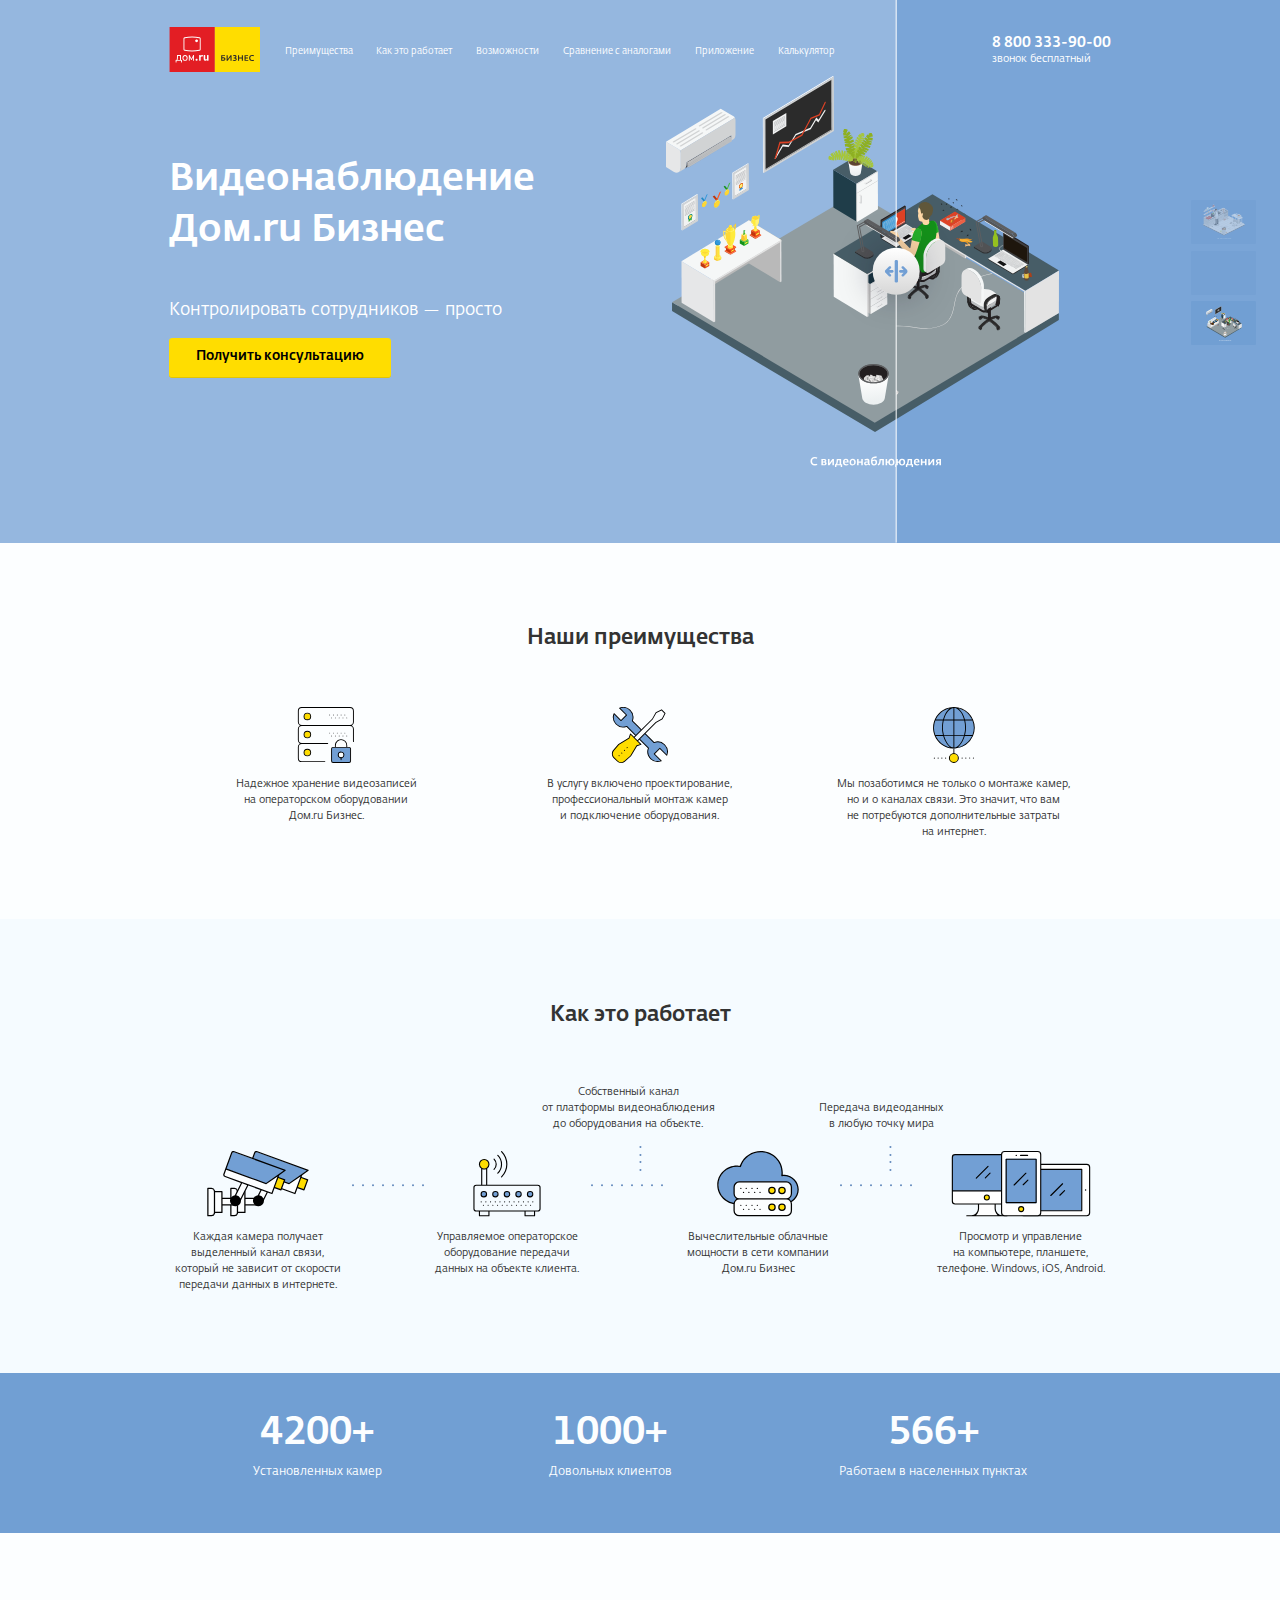
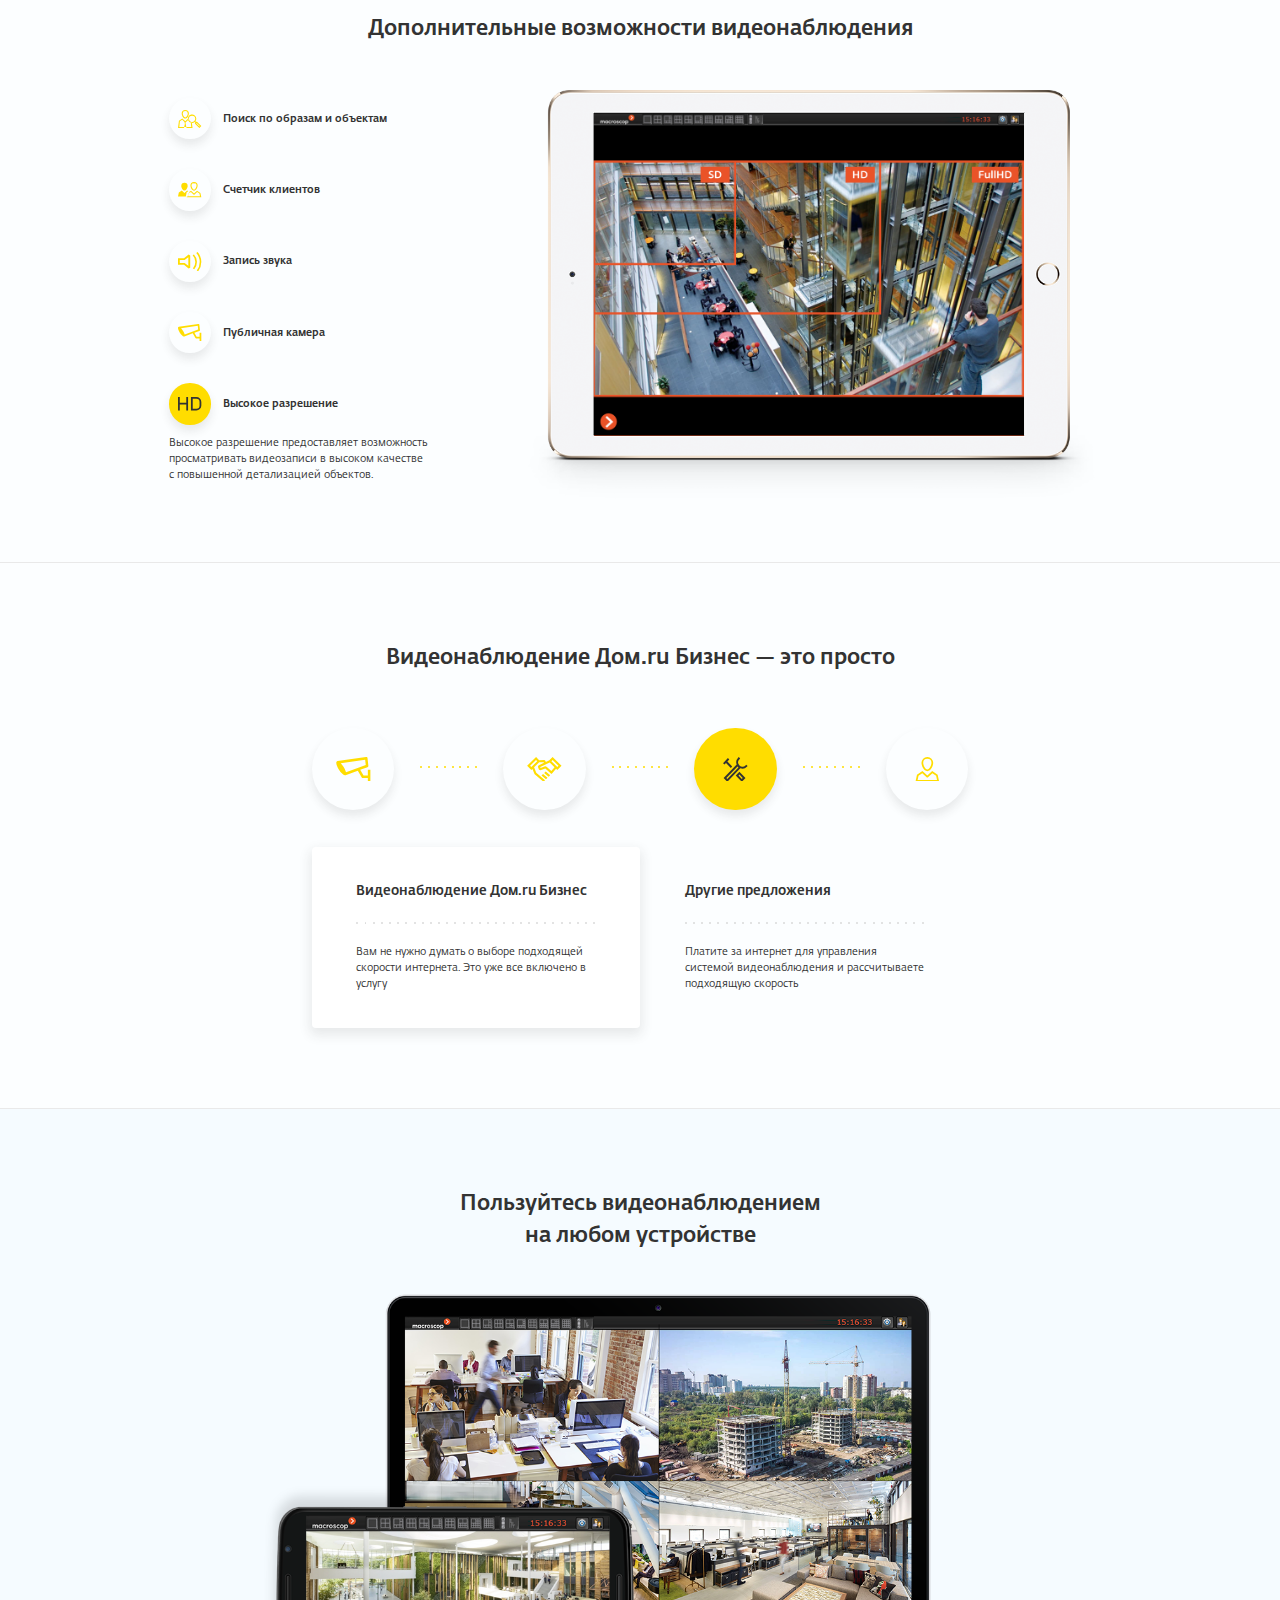
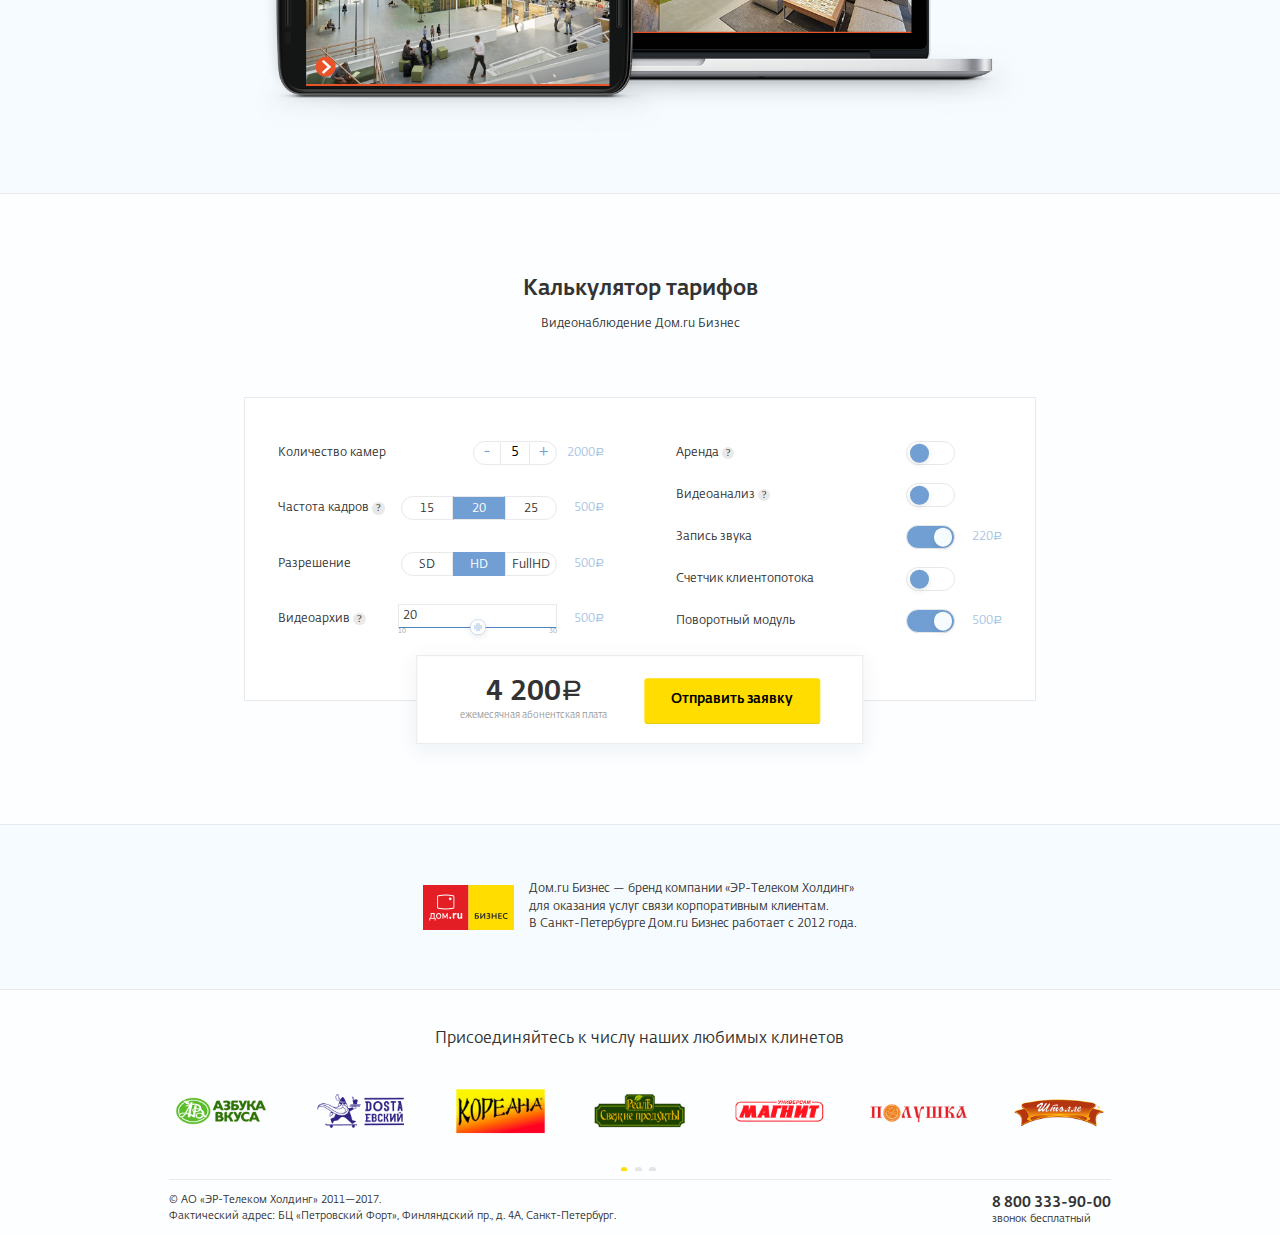
==== index.html @ cd710f84 "all animated" ====
<!DOCTYPE html>
<html>
<head>
	<meta charset="utf-8">
	<title>Видеонаблюдение | Дом.ru Бизнес</title>
	<link rel="icon" type="text/css" href="img/favicon.ico">
	<link rel="stylesheet" type="text/css" href="style.css">
</head>
<body>
	<header class="wrapper">
		<nav>
			<ul>
				<li><a href="#with-out" class="logo"></a></li>
				<li><a href="#advantages">Преимущества</a></li>
				<li><a href="#how-it-works">Как это работает</a></li>
				<li><a href="#opportunities">Возможности</a></li>
				<li><a href="#compare">Сравнение с аналогами</a></li>
				<li><a href="#application">Приложение</a></li>
				<li><a href="#calculator">Калькулятор</a></li>
			</ul>
		</nav>
		<div class="phone-number">
			<span>8 800 333-90-00</span>
			<p>звонок бесплатный</p>
		</div>
	</header>
	<main>
		<section id="with-out">
			<input type="radio" name="location" id="shop" hidden>
			<input type="radio" name="location" id="kitchen" hidden>
			<input type="radio" name="location" id="office" hidden checked>
			<div class="indicators">
				<label for="kitchen"></label>
				<label for="shop"></label>
				<label for="office"></label>
			</div>
	        <div class="with"></div>
	        <div class="without"></div> 
	        <div class="separator">
	        	<object>
	        		<svg xmlns="http://www.w3.org/2000/svg" viewBox="0 0 998.048 998.048" class="blue"><path d="M632.224,539.975c-9.899-9.9-16.1-23.7-16.1-38.9c0-30.4,24.6-55,55-55h139.2l-74.7-74.7c-21.5-21.5-21.5-56.3,0-77.8 s56.3-21.5,77.8,0l168.6,168.6l0.101,0.101c6.399,6.399,11.2,14.399,13.7,23.1c0,0,0,0,0,0.101c3.199,10.8,2.899,22.5-0.601,33.1 c-2.7,8-7.3,15.4-13.2,21.4l-168.8,168.6c-21.5,21.5-56.3,21.5-77.8,0s-21.5-56.3,0-77.8l74.7-74.7H671.023 C655.924,556.074,642.124,549.874,632.224,539.975z"/><path d="M365.624,539.975c9.899-9.9,16.1-23.7,16.1-38.9c0-30.4-24.6-55-55-55h-139.1l74.7-74.7c21.5-21.5,21.5-56.3,0-77.8 s-56.3-21.5-77.8,0l-168.5,168.6l-0.1,0.101c-6.4,6.399-11.2,14.399-13.7,23.1c0,0,0,0,0,0.101c-3.2,10.8-2.9,22.5,0.6,33.1 c2.7,8,7.3,15.4,13.2,21.4l168.6,168.6c21.5,21.5,56.3,21.5,77.8,0s21.5-56.3,0-77.8l-74.8-74.7h139.2 C341.924,556.074,355.724,549.874,365.624,539.975z"/><path d="M568.924,924.774v-851.4c0-38.7-31.3-70-70-70s-70,31.3-70,70v851.3c0,38.7,31.3,70,70,70S568.924,963.374,568.924,924.774 z"/></svg>
	        	</object>
	        </div>
	        <div class="wrapper">
	        	<h1>Видеонаблюдение <br>Дом.ru Бизнес</h1>
	        	<p>Контролировать сотрудников — просто</p>
	        	<button class="yellow modal">Получить консультацию</button>
	        </div>
	    </section>
	    <section id="advantages">
	    	<h2>Наши преимущества</h2>
	    	<div class="wrapper">
	    		<div>
	    			<object class="storage">
	    				<svg xmlns="http://www.w3.org/2000/svg" viewBox="0 0 510.4 510.3"><g class="lock"><path class="blue" d="M465.7,369.5H321a12,12,0,0,0-12,12v111a12,12,0,0,0,12,12H465.7a12,12,0,0,0,12-12h0v-111A12,12,0,0,0,465.7,369.5Zm-72,92.7a26,26,0,1,1,26-26h0a26.08,26.08,0,0,1-26,26Z" transform="translate(0 0)"/><path class="grey" d="M392.8,294.3c-30.8.5-55.2,26.1-55.2,56.9v12.3H320.2A17.2,17.2,0,0,0,303,380.7h0V493.1a17.2,17.2,0,0,0,17.2,17.2h147a17.2,17.2,0,0,0,17.2-17.2h0V380.7a17.2,17.2,0,0,0-17.2-17.2H449.8V350.3a56.16,56.16,0,0,0-56.2-56.1A2.48,2.48,0,0,1,392.8,294.3Zm-46.9,56.1a47.81,47.81,0,1,1,95.6-1.4v14.6H345.9Zm130.1,32V491.5A10.5,10.5,0,0,1,465.5,502H321.8a10.5,10.5,0,0,1-10.5-10.5h0V382.4a10.5,10.5,0,0,1,10.5-10.5H465.5A10.5,10.5,0,0,1,476,382.4Z" transform="translate(0 0)"/><path class="grey" d="M423.8,436.9a30.15,30.15,0,1,0-37.7,29l3.4.9v13.4a4.2,4.2,0,0,0,8.4.4V466.9l3.4-.9A30.39,30.39,0,0,0,423.8,436.9Zm-30.2,21.8a21.8,21.8,0,1,1,21.8-21.8h0A21.72,21.72,0,0,1,393.6,458.7Z" transform="translate(0 0)"/></g><circle class="fd0 light-three" cx="86.4" cy="414.6" r="29.8"/><circle class="fd0 light-two" cx="86.4" cy="250.8" r="29.8"/><circle class="fd0 light-one" cx="86.4" cy="86.4" r="29.8"/><path class="grey" d="M86.4,51.9a34.45,34.45,0,1,0,34.5,34.5A34.42,34.42,0,0,0,86.4,51.9Zm0,60.6a26.1,26.1,0,1,1,26.1-26.1A26.12,26.12,0,0,1,86.4,112.5Z" transform="translate(0 0)"/><circle class="grey" cx="428.3" cy="73.4" r="4.2"/><circle class="grey" cx="393.6" cy="73.4" r="4.2"/><circle class="grey" cx="445.6" cy="99.4" r="4.2"/><circle class="grey" cx="411" cy="99.4" r="4.2"/><circle class="grey" cx="359" cy="73.4" r="4.2"/><circle class="grey" cx="376.3" cy="99.4" r="4.2"/><circle class="grey" cx="324.4" cy="73.4" r="4.2"/><circle class="grey" cx="341.7" cy="99.4" r="4.2"/><circle class="grey" cx="289.8" cy="73.4" r="4.2"/><circle class="grey" cx="307.1" cy="99.4" r="4.2"/><path class="grey" d="M502,199.8V315.7a4.23,4.23,0,0,0,4.2,4.2h0a4.23,4.23,0,0,0,4.2-4.2h0V199.8a35.06,35.06,0,0,0-13.7-27.7l-4.5-3.5,4.5-3.5a35.2,35.2,0,0,0,13.7-27.7V35.4A35.47,35.47,0,0,0,475,0H35.4A35.34,35.34,0,0,0,0,35.4v102a35.06,35.06,0,0,0,13.7,27.7l4.5,3.5-4.5,3.5A35.2,35.2,0,0,0,0,199.8v102a35.06,35.06,0,0,0,13.7,27.7l4.5,3.5-4.5,3.5A35.25,35.25,0,0,0,0,364.3v102a35.4,35.4,0,0,0,35.4,35.4H246.5a4.23,4.23,0,0,0,4.2-4.2h0a4.23,4.23,0,0,0-4.2-4.2H35.4A27.06,27.06,0,0,1,8.3,466.2v-102a27.06,27.06,0,0,1,27.1-27.1H272.5a4.23,4.23,0,0,0,4.2-4.2h0a4.23,4.23,0,0,0-4.2-4.2H35.4A27.12,27.12,0,0,1,8.3,301.6v-102a27.06,27.06,0,0,1,27.1-27.1H474.9A27.49,27.49,0,0,1,502,199.8ZM8.3,137.4V35.4A27.12,27.12,0,0,1,35.4,8.3H474.9A27.12,27.12,0,0,1,502,35.4v102a27.12,27.12,0,0,1-27.1,27.1H35.4A27.19,27.19,0,0,1,8.3,137.4Z" transform="translate(0 0)"/><path class="grey" d="M86.4,216.4a34.4,34.4,0,1,0,34.5,34.4h0A34.55,34.55,0,0,0,86.4,216.4Zm0,60.6a26.1,26.1,0,1,1,26.1-26.1A26.12,26.12,0,0,1,86.4,277Z" transform="translate(0 0)"/><circle class="grey" cx="428.3" cy="237.9" r="4.2"/><circle class="grey" cx="393.6" cy="237.9" r="4.2"/><circle class="grey" cx="445.6" cy="263.8" r="4.2"/><circle class="grey" cx="411" cy="263.8" r="4.2"/><circle class="grey" cx="359" cy="237.9" r="4.2"/><circle class="grey" cx="376.3" cy="263.8" r="4.2"/><circle class="grey" cx="324.4" cy="237.9" r="4.2"/><circle class="grey" cx="341.7" cy="263.8" r="4.2"/><circle class="grey" cx="289.8" cy="237.9" r="4.2"/><circle class="grey" cx="307.1" cy="263.8" r="4.2"/><path class="grey" d="M86.4,380.8a34.45,34.45,0,1,0,34.5,34.5A34.42,34.42,0,0,0,86.4,380.8Zm0,60.6a26.1,26.1,0,1,1,26.1-26.1,26.12,26.12,0,0,1-26.1,26.1Z" transform="translate(0 0)"/></svg>
	    			</object>
	    			<p>Надежное хранение видеозаписей <br>на операторском оборудовании <br>Дом.ru Бизнес.</p>
	    		</div>
	    		<div>
	    			<object class="tools">
	    				<svg xmlns="http://www.w3.org/2000/svg" viewBox="0 0 504.31 504.29"><g class="wrench"><path class="blue" d="M492.17,432.92c11.84-30.39,7-64.54-13-89-23.55-28.8-64.3-39.52-101-26l-72.38-71.49c-35.43-35.58-99.42-99.7-122.12-122.54a87.67,87.67,0,0,0-17.5-92.5c-24.53-25.87-63-34.08-96.5-20.5l60.5,61.5-48,48.5-63-61c-11.84,30.39-7,64.54,13,89,23.55,28.8,64.3,39.52,101,26,23.93,23.63,93.75,93.16,127.62,126.73l66.88,67.29a87.67,87.67,0,0,0,17.5,92.5c24.53,25.87,63,34.08,96.5,20.5l-60.5-61.5,48-48.5Z" transform="translate(0 -0.01)"/><path class="grey" d="M477.23,337.2a92,92,0,0,0-93.87-22.58l-2.76.89L262.42,197.33h0l-1-1L237.19,172.1h0L188.8,123.71l.9-2.76A92.46,92.46,0,0,0,68,6.38a4.1,4.1,0,0,0-1.4,6.71l59.53,59.53L82,116.79,22.42,57.26a4.1,4.1,0,0,0-6.71,1.4,92.45,92.45,0,0,0,114.57,121.7l2.76-.89,47.21,47.21h0l144.6,144.6L324,374A92.45,92.45,0,0,0,445.65,488.6a4.1,4.1,0,0,0,1.4-6.71l-59.53-59.53,44.17-44.17,59.53,59.53a4.1,4.1,0,0,0,6.71-1.4A92.45,92.45,0,0,0,477.23,337.2ZM494.51,419l-1.73,8.69L434.59,369.5a4.11,4.11,0,0,0-5.8,0l-50,50a4.1,4.1,0,0,0,0,5.8h0L437,483.45l-8.69,1.73A84.27,84.27,0,0,1,333.44,371.8a4.1,4.1,0,0,0-.92-4.39L208.09,242.93h0l-71.16-71.16a4.11,4.11,0,0,0-4.4-.92A84.26,84.26,0,0,1,19.14,76l1.73-8.69.33.33L79.06,125.5a4.11,4.11,0,0,0,5.79,0l50-50a4.1,4.1,0,0,0,0-5.8h0L76.63,11.54l8.69-1.73a84.26,84.26,0,0,1,94.87,113.4,4.1,4.1,0,0,0,.92,4.39l50.29,50.29h0L376.71,323.21a4.09,4.09,0,0,0,4.39.92A84.26,84.26,0,0,1,494.51,419Z" transform="translate(0 -0.01)"/></g>
	    				<g class="screwdriver"><path class="fcfeff" d="M199.72,272.34,367.06,105l31.67-56.33,49-23.33,30.67,32-24.33,50L397.72,138l-166,165.67Z" transform="translate(0 -0.01)"/><path class="fd0" d="M168.22,244l-11.5,36-94.5,55L9.72,396.5a60.54,60.54,0,0,0,0,51l45,45a48.07,48.07,0,0,0,56-1l59.5-52,54-90.5,36-13Z" transform="translate(0 -0.01)"/><path class="grey" d="M481.72,53.86,450.49,22.64a4.09,4.09,0,0,0-4.73-.77l-50,25A4.09,4.09,0,0,0,394,48.54l-31.43,56.19L198.85,268.48l-28.33-28.33a4.07,4.07,0,0,0-2.89-1.2,4.19,4.19,0,0,0-1,.11,4.06,4.06,0,0,0-2.94,2.69l-12,36h-.08l-91.9,55.49a4.11,4.11,0,0,0-1,.83l-46.49,54c-17.26,20-16.1,51.47,2.59,70.15l31.29,31.3A52.45,52.45,0,0,0,116.31,492l55-47.67a4.05,4.05,0,0,0,.82-1l54.44-90.68,36-12a4.1,4.1,0,0,0,1.6-6.79l-28.3-28.36L399.7,141.69l56.14-31.39a4.11,4.11,0,0,0,1.67-1.75l25-50A4.09,4.09,0,0,0,481.72,53.86Zm-228,281.07-31.18,10.39a4.11,4.11,0,0,0-2.22,1.78l-54.88,91.42h0L111,485.74a44,44,0,0,1-59-2L20.6,452.46c-15.72-15.72-16.69-42.19-2.18-59L64.58,340l92.68-56a4.1,4.1,0,0,0,1.77-2.21l10.39-31.18Zm220-277.21-23,46h-.07l-55.49,31a4.08,4.08,0,0,0-.9.68L230.06,299.6l-25.43-25.43L368.83,110a4.07,4.07,0,0,0,.68-.9l31.07-55.56,46.19-23.1.13.13,26.92,26.92Z" transform="translate(0 -0.01)"/><path class="grey" d="M134.3,362.3h0a5.64,5.64,0,0,0-1.46,3.55,4.73,4.73,0,1,0,1.48-3.57Z" transform="translate(0 -0.01)"/><path class="grey" d="M110.06,386.71a5,5,0,0,0,0,7,4.92,4.92,0,0,0,7-6.91h0a4.94,4.94,0,0,0-7-.1Z" transform="translate(0 -0.01)"/><path class="grey" d="M85.75,411a4.95,4.95,0,1,0,7,0A4.95,4.95,0,0,0,85.75,411Z" transform="translate(0 -0.01)"/><path class="grey" d="M61.49,435.11h0a4.94,4.94,0,0,0,0,7h0a4.92,4.92,0,1,0,0-7Z" transform="translate(0 -0.01)"/></g></svg>
	    			</object>
	    			<p>В услугу включено проектирование, <br>профессиональный монтаж камер <br>и подключение оборудования.</p>
	    		</div>
	    		<div>
	    			<object class="globe">
	    				<svg xmlns="http://www.w3.org/2000/svg" viewBox="0 0 378.96 510.14">
	    					<g class="label">
	    						<circle class="fd0" cx="187.48" cy="465.3" r="41"/>
	    						<path class="grey" d="M198.7,421.65l-5.15-1.1V378h-8.33v42.54l-5.15,1.1a44.76,44.76,0,1,0,18.64,0Zm-9.2,80.16a36.43,36.43,0,1,1,36.43-36.43A36.47,36.47,0,0,1,189.5,501.8Z"/>
	    					</g>
	    					<g class="planet">
	    						<circle class="blue" cx="189.48" cy="190.63" r="185.33"/>
	    						<path class="grey" d="M364.51,117A189.4,189.4,0,0,0,117,14.41c-96.49,40-142.53,151-102.64,247.49,28.19,68,91.3,112.7,164.69,116.71l6.16.34h0a61.24,61.24,0,0,0,8.33,0h0l6.17-.33A189.67,189.67,0,0,0,364.39,261.89h0A188,188,0,0,0,364.51,117Zm-335.17-12a180.51,180.51,0,0,1,90.75-83c2.26-1,4.46-1.79,6.13-2.37l23.88-8.43L133.23,30.2a158.91,158.91,0,0,0-20.84,29.87,236.43,236.43,0,0,0-20.23,49.84l-1.35,4.72H24.35Zm-10,146.75A181.19,181.19,0,0,1,19.49,127l1.57-4.26H88.6L87,130.54a292.46,292.46,0,0,0-6.09,58.53A261.73,261.73,0,0,0,88,248.13l1.86,8H20.94ZM131.45,361.24A180.34,180.34,0,0,1,29.22,274l-5-9.54H92.31L93.75,269c10.54,33.26,26.35,62.25,44.53,81.63L156,369.55Zm53.88,8.64L177,367.42c-28.53-8.41-55.89-43.68-73.19-94.36l-2.94-8.61h84.48Zm0-113.65H98.67l-1.25-4.91C92,230,89.13,208.5,89.13,189.18a282.81,282.81,0,0,1,6.72-61.25l1.13-5.1h88.34Zm0-141.61H99l2.62-8.44c16-51.68,44.29-87.35,75.57-95.42l8.14-2.1Zm70.37-94a181,181,0,0,1,94,84.34l5,9.54H290.18l-1.35-4.72A239.21,239.21,0,0,0,268.62,60a167.16,167.16,0,0,0-20.2-29L230.75,10.82ZM193.55,8.56l7.87,1.68c31.67,6.75,61.5,43.51,77.83,95.94l2.63,8.45H193.55Zm0,114.28h90.33l1.14,5.09a281.18,281.18,0,0,1,6.73,61.25c0,19.25-2.83,40.73-8.17,62.12l-1.23,4.93H193.55Zm0,247.11V264.45h86.34L277,273c-17.71,52.19-45.88,87.67-75.35,94.92Zm156.11-96A180.52,180.52,0,0,1,259,356.75l-.07,0-.21.09-.06,0c-2.59,1.06-5.27,2.16-8.14,3.16l-24.19,8.41,17.24-18.94C261.38,330,276.8,301.37,287,269l1.43-4.55h66.22Zm9.84-22.12-1.57,4.25H291l1.86-8a261.74,261.74,0,0,0,7.1-59.06,284.13,284.13,0,0,0-6.08-58.49l-1.66-7.85h65.71L359.5,127A178.17,178.17,0,0,1,359.5,251.86Z"/>
	    					</g>
	    					<path class="grey point" d="M114.58,460.46a5.07,5.07,0,0,0-5,4.92,4.92,4.92,0,1,0,9.83,0A5,5,0,0,0,114.58,460.46Z"/>
	    					<path class="grey point" d="M46,460.46h0a4.94,4.94,0,0,0-5,4.92,4.92,4.92,0,1,0,9.83,0A5,5,0,0,0,46,460.46Z"/>
	    					<path class="grey point" d="M80.2,460.46a5.07,5.07,0,0,0-5,4.92,4.92,4.92,0,1,0,5-4.92Z"/>
	    					<path class="grey point" d="M11.54,460.46h0A5.64,5.64,0,0,0,8,461.94a4.92,4.92,0,1,0,6.87,0A5,5,0,0,0,11.54,460.46Z"/>
	    					<path class="grey point" d="M367.5,460.46h0a5.64,5.64,0,0,0-3.54,1.48,4.73,4.73,0,1,0,3.57-1.48Z"/>
	    					<path class="grey point" d="M333.1,460.58a5,5,0,0,0-4.92,4.92,4.92,4.92,0,0,0,9.83.06v0A4.94,4.94,0,0,0,333.1,460.58Z"/>
	    					<path class="grey point" d="M298.72,460.58a4.92,4.92,0,1,0,0,9.83,4.92,4.92,0,0,0,0-9.83Z"/>
	    					<path class="grey point" d="M264.53,460.46h0a4.94,4.94,0,0,0-5,4.92,4.92,4.92,0,1,0,5-4.92Z"/>
	    				</svg>
	    			</object>
	    			<p>Мы позаботимся не только о монтаже камер, <br>но и о каналах связи. Это значит, что вам <br>не потребуются дополнительные затраты <br>на интернет.</p>
	    		</div>
	    	</div>
	    </section>
	    <section id="how-it-works">
	    	<h2>Как это работает</h2>
	    	<div class="wrapper">
	    		<div>
	    			<p>Собственный канал <br>от платформы видеонаблюдения <br>до оборудования на объекте.</p>
	    			<p>Передача видеоданных <br>в любую точку мира</p>
	    		</div>
	    		<div>
	    			<div>
		    			<object class="cameras">
		    				<svg xmlns="http://www.w3.org/2000/svg" viewBox="0 0 662.52 426.47">
		    					<path class="fcfeff" d="M154.71,244.32a57.11,57.11,0,0,1,23,0c6.76,1.42,13.09,2.74,17,8.33,3.27,4.68,3.23,10,3,12.67L246.38,267l.5,40.75,57,1.5,4.24,42.31-60.74,1.69-1,46.75h-48a25.72,25.72,0,0,1-4.74,12.85c-7.73,10.5-24.16,14.16-41.26,9.15Z" transform="translate(0 0.03)"/>
		    					<path class="grey" d="M312,347.59H249.86v-35h55c1.63-2.87,2.37-4.82,4.25-8.17H249.86v-38.5a4.09,4.09,0,0,0-4.09-4.09H201.7l-1.47-4.7a24,24,0,0,0-23-16.88H154.09a4.09,4.09,0,0,0-4.09,4.09v178a4.09,4.09,0,0,0,4.09,4.09h23.19a24,24,0,0,0,23-16.88l1.47-4.7h44.07a4.09,4.09,0,0,0,4.09-4.09v-45h74ZM193.15,402.37a15.89,15.89,0,0,1-15.87,15.87H158.17V248.43h19.11a15.89,15.89,0,0,1,15.87,15.87Zm48.54-5.7H201.32V270h40.37Z" transform="translate(0 0.03)"/>
		    					<path class="fcfeff" d="M4.71,244.32a57.11,57.11,0,0,1,23,0c6.76,1.42,13.09,2.74,17,8.33,3.27,4.68,3.23,10,3,12.67L96.38,267l.5,40.75,57,1.5,4.24,42.31-60.74,1.69-1,46.75h-48a25.72,25.72,0,0,1-4.74,12.85C35.92,423.35,19.48,427,2.38,422Z" transform="translate(0 0.03)"/>
		    					<path class="grey" d="M162,347.59H99.86v-35h55c1.63-2.87,2.37-4.82,4.25-8.17H99.86v-38.5a4.09,4.09,0,0,0-4.09-4.09H51.7l-1.47-4.7a24,24,0,0,0-23-16.88H4.09A4.09,4.09,0,0,0,0,244.34H0v178a4.09,4.09,0,0,0,4.09,4.09H27.28a24,24,0,0,0,23-16.88l1.47-4.7h44a4.09,4.09,0,0,0,4.09-4.09v-45h74ZM43.15,402.37a15.89,15.89,0,0,1-15.87,15.87H8.17V248.43H27.28A15.89,15.89,0,0,1,43.15,264.3Zm48.54-5.7H51.32V270H91.69Z" transform="translate(0 0.03)"/>
		    					<g class="camera-two">
		    						<path class="fcfeff" d="M535,211.42,270.88,117.74c-4.65,14.55-8.32,23.09-11.25,28.5a13.51,13.51,0,0,0-2,8.25c.57,4.57,4,7.79,6.25,9.5l111,41.75-40.5,86c-3.49.23-15,1.44-23.25,10.5C299.75,314.79,298.72,338,312.88,350c10.71,9.07,26.78,8.88,38.36,1.68a34.72,34.72,0,0,0,15.64-35.18l50.76-96.1,153.74,57.93,43.67-122Z" transform="translate(0 0.03)"/>
		    						<path class="fd0" d="M612.38,173.58l41.33,14-21.33,64-44-15.33Z" transform="translate(0 0.03)"/><path class="blue" d="M317,4.76,655,125.42l-120,86-264.67-96Z" transform="translate(0 0.03)"/>
		    						<path class="grey" d="M662.48,125.39a4.07,4.07,0,0,0-2.65-3.31L327.24,1a16.92,16.92,0,0,0-21.69,10.11h0l-50,137.39a16.92,16.92,0,0,0,10.11,21.69h0l104.18,37.92-40,81a36,36,0,1,0,40.52,35.71c0-1.19-.06-2.37-.17-3.53l48-95.57,152.67,55.57a4.09,4.09,0,0,0,5.24-2.44l13.15-36.12L630,257.57a4.08,4.08,0,0,0,5.24-2.43h0l24-65.89A4.08,4.08,0,0,0,656.8,184h0L616,169.17l3.33-9.14.07-.21.71-2.08,40.67-28.47A4.08,4.08,0,0,0,662.48,125.39ZM366.94,309.53a36,36,0,0,0-28-20.4L377.57,211l32.87,12ZM569.8,272.21,268.46,162.54a8.74,8.74,0,0,1-5.23-11.2h0l10.57-29L429.93,179.1H430l103,37.51a4.12,4.12,0,0,0,3.74-.49l71.81-50.27Zm80.33-81.93L629,248.49l-37-13.44,21.18-58.21ZM533.76,208.21l-85.54-31.14h-.1L276.6,114.61,313.24,13.94a8.74,8.74,0,0,1,11.2-5.23h0l325.2,118.36Z" transform="translate(0 0.03)"/>
		    					</g>
		    					<g class="camera-one">
		    						<path class="blue" d="M167,4.76,505,125.42l-120,86-264.67-96Z" transform="translate(0 0.03)"/><path class="fd0" d="M462.38,173.58l41.33,14-21.33,64-44-15.33Z" transform="translate(0 0.03)"/>
		    						<path class="fcfeff" d="M385,211.42,120.88,117.74c-4.65,14.55-8.32,23.09-11.25,28.5a13.51,13.51,0,0,0-2,8.25c.57,4.57,4,7.79,6.25,9.5l111,41.75-40.5,86c-3.49.23-15,1.44-23.25,10.5C149.75,314.79,148.72,338,162.88,350c10.71,9.07,26.78,8.88,38.36,1.68a34.72,34.72,0,0,0,15.64-35.18l50.76-96.1,153.74,57.93,43.67-122Z" transform="translate(0 0.03)"/>
		    						<path class="grey" d="M512.48,125.39a4.07,4.07,0,0,0-2.65-3.31L177.24,1a16.92,16.92,0,0,0-21.69,10.11h0l-50,137.39a16.92,16.92,0,0,0,10.11,21.69h0l104.18,37.92-40,81a36,36,0,1,0,40.52,35.71c0-1.19-.06-2.37-.17-3.53l48-95.57,152.67,55.57a4.09,4.09,0,0,0,5.24-2.44l13.15-36.12L480,257.57a4.08,4.08,0,0,0,5.24-2.43h0l24-65.89A4.08,4.08,0,0,0,506.8,184h0L466,169.17l3.33-9.14.07-.21.71-2.08,40.67-28.47A4.08,4.08,0,0,0,512.48,125.39ZM216.94,309.53a36,36,0,0,0-28-20.4L227.57,211l32.87,12ZM419.8,272.21,118.46,162.54a8.74,8.74,0,0,1-5.23-11.2h0l10.57-29L279.93,179.1H280l103,37.51a4.12,4.12,0,0,0,3.74-.49l71.81-50.27Zm80.33-81.93L479,248.49l-37-13.44,21.18-58.21ZM383.76,208.21l-85.54-31.14h-.1L126.6,114.61,163.24,13.94a8.74,8.74,0,0,1,11.2-5.23h0l325.2,118.36Z" transform="translate(0 0.03)"/>
		    					</g>
		    				</svg>
		    			</object>
		    			<p>Каждая камера получает <br>выделенный канал связи, <br>который не зависит от скорости <br>передачи данных в интернете.</p>
		    		</div>
		    		<div class="points horizontal">
	    				<span></span>
	    				<span></span>
	    				<span></span>
	    				<span></span>
	    				<span></span>
	    				<span></span>
	    				<span></span>
	    				<span></span>
	    			</div>
		    		<div>
		    			<object class="modem">
		    				<svg xmlns="http://www.w3.org/2000/svg" viewBox="0 0 512.92 498.63"><circle class="fd0" cx="82.41" cy="100.84" r="35.5"/><path class="grey" d="M394.32,498.62h72.44a4.29,4.29,0,0,0,4.28-4.28V462.43H491.4a21.54,21.54,0,0,0,21.52-21.52v-162a21.54,21.54,0,0,0-21.52-21.52H105.62V134.46l2.77-2.32a40.5,40.5,0,1,0-52,0l2.77,2.32V257.35H21.52A21.54,21.54,0,0,0,0,278.87v162a21.54,21.54,0,0,0,21.52,21.52H41.87V494.3a4.29,4.29,0,0,0,4.28,4.28H118.6a4.29,4.29,0,0,0,4.28-4.28V462.43H390v31.91a4.29,4.29,0,0,0,4.3,4.28ZM462.48,490H398.61V462.43h63.88ZM50.43,101.13a31.94,31.94,0,1,1,31.94,31.94h0A32,32,0,0,1,50.43,101.13Zm46.62,38.78V257.35H67.7V139.91l8.87,1.3a40,40,0,0,0,11.63,0Zm17.26,350.14H50.43V462.43h63.88Zm-92.8-36.19a13,13,0,0,1-13-13h0v-162a13,13,0,0,1,13-13H491.4a13,13,0,0,1,13,13v162a13,13,0,0,1-13,13H21.51Z" transform="translate(0 0.01)"/><path class="grey wave-three" d="M218.11,201a141,141,0,0,0,.36-199.4l-.36-.36a4.28,4.28,0,0,0-6.05,0,4.21,4.21,0,0,0,0,6c51.7,51.73,51.7,135.91,0,187.65h0a4.28,4.28,0,0,0,6.06,6.05Z" transform="translate(0 0.01)"/><path class="grey wave-two" d="M186.38,173.56a4.25,4.25,0,0,0,3-1.25,100.52,100.52,0,0,0,.2-142.16l-.2-.2a4.28,4.28,0,1,0-6.06,6,92,92,0,0,1,.14,130.11l-.14.14a4.29,4.29,0,0,0,3.06,7.31Z" transform="translate(0 0.01)"/><path class="grey wave-one" d="M157.7,144.88a4.25,4.25,0,0,0,3-1.25,60,60,0,0,0,.15-84.85l-.15-.15a4.28,4.28,0,1,0-6.06,6.05h0a51.49,51.49,0,0,1,.06,72.82l-.06.06a4.2,4.2,0,0,0-1.26,3h0a4.2,4.2,0,0,0,1.26,3A4.25,4.25,0,0,0,157.7,144.88Z" transform="translate(0 0.01)"/><circle class="blue light-two" cx="168.09" cy="329.52" r="19.6"/><path class="grey" d="M168.17,305.06H168A24.47,24.47,0,1,0,168,354h.17a24.46,24.46,0,0,0,0-48.91Zm0,40.52H168a16.07,16.07,0,0,1-.8-32.13h1a16.07,16.07,0,0,1,.8,32.13Z" transform="translate(0 0.01)"/><circle class="blue light-three" cx="256.46" cy="329.52" r="19.6"/><path class="grey" d="M256.55,305.06h-.17a24.46,24.46,0,1,0,0,48.91h.17a24.46,24.46,0,1,0,0-48.91Zm0,40.52h-.17a16.07,16.07,0,0,1-.8-32.13h1a16.07,16.07,0,0,1,.8,32.13Z" transform="translate(0 0.01)"/><circle class="blue light-two" cx="344.83" cy="329.52" r="19.6"/><path class="grey" d="M344.92,305.06h-.17a24.46,24.46,0,1,0,0,48.91h.17a24.46,24.46,0,0,0,0-48.91Zm0,40.52h-.17a16.07,16.07,0,1,1-.8-32.13h1a16.07,16.07,0,0,1,.8,32.13Z" transform="translate(0 0.01)"/><circle class="blue light-three" cx="433.21" cy="329.52" r="19.6"/><path class="grey" d="M433.29,305.06h-.17a24.46,24.46,0,1,0,0,48.91h.17a24.46,24.46,0,0,0,0-48.91Zm0,40.52h-.17a16.07,16.07,0,1,1-.8-32.13h1a16.07,16.07,0,0,1,.8,32.13Z" transform="translate(0 0.01)"/><circle class="blue light-one" cx="79.71" cy="329.52" r="19.6"/><path class="grey" d="M79.8,305.06h-.17a24.46,24.46,0,1,0,0,48.91h.17a24.46,24.46,0,1,0,0-48.91Zm0,40.52h-.17a16.07,16.07,0,1,1-.8-32.13h1a16.07,16.07,0,1,1,.8,32.13Z" transform="translate(0 0.01)"/><path class="grey" d="M203.88,384.46a4.17,4.17,0,0,0-5.13,5.13,4.1,4.1,0,0,0,2.88,2.88,4.17,4.17,0,0,0,5.13-5.13A4.1,4.1,0,0,0,203.88,384.46Z" transform="translate(0 0.01)"/><path class="grey" d="M170.92,389.6a4.17,4.17,0,0,0-5.13-5.13,4.1,4.1,0,0,0-2.88,2.88,4.17,4.17,0,0,0,5.13,5.13A4.1,4.1,0,0,0,170.92,389.6Z" transform="translate(0 0.01)"/><path class="grey" d="M221.65,410.43a4.17,4.17,0,0,0-5.13,5.13,4.1,4.1,0,0,0,2.88,2.88,4.17,4.17,0,0,0,5.13-5.13A4.1,4.1,0,0,0,221.65,410.43Z" transform="translate(0 0.01)"/><path class="grey" d="M188.51,415.56a4.17,4.17,0,0,0-5.13-5.14,4.1,4.1,0,0,0-2.88,2.88,4.17,4.17,0,0,0,5.13,5.14A4.1,4.1,0,0,0,188.51,415.56Z" transform="translate(0 0.01)"/><path class="grey" d="M135.09,389.6a4.17,4.17,0,0,0-5.13-5.13,4.1,4.1,0,0,0-2.88,2.88,4.17,4.17,0,0,0,5.13,5.13A4.1,4.1,0,0,0,135.09,389.6Z" transform="translate(0 0.01)"/><path class="grey" d="M152.5,415.56a4.17,4.17,0,0,0-5.13-5.13,4.1,4.1,0,0,0-2.88,2.88,4.17,4.17,0,0,0,5.13,5.13A4.1,4.1,0,0,0,152.5,415.56Z" transform="translate(0 0.01)"/><path class="grey" d="M94.12,392.47a4.17,4.17,0,0,0,5.13-5.13,4.1,4.1,0,0,0-2.88-2.88,4.17,4.17,0,0,0-5.13,5.13A4.1,4.1,0,0,0,94.12,392.47Z" transform="translate(0 0.01)"/><path class="grey" d="M116.49,415.56a4.17,4.17,0,0,0-5.13-5.13,4.1,4.1,0,0,0-2.88,2.88,4.17,4.17,0,0,0,5.13,5.13A4.1,4.1,0,0,0,116.49,415.56Z" transform="translate(0 0.01)"/><path class="grey" d="M60.54,384.46a4.17,4.17,0,0,0-5.13,5.13,4.1,4.1,0,0,0,2.88,2.88,4.17,4.17,0,0,0,5.13-5.13A4.1,4.1,0,0,0,60.54,384.46Z" transform="translate(0 0.01)"/><path class="grey" d="M77.6,410.43a4.17,4.17,0,0,0-5.13,5.13,4.1,4.1,0,0,0,2.88,2.88,4.17,4.17,0,0,0,5.13-5.13A4.1,4.1,0,0,0,77.6,410.43Z" transform="translate(0 0.01)"/><path class="grey" d="M383,384.46a4.17,4.17,0,0,0-5.13,5.13,4.1,4.1,0,0,0,2.88,2.88,4.17,4.17,0,0,0,5.13-5.13A4.1,4.1,0,0,0,383,384.46Z" transform="translate(0 0.01)"/><path class="grey" d="M350.09,389.6a4.17,4.17,0,0,0-5.13-5.13,4.1,4.1,0,0,0-2.88,2.88,4.17,4.17,0,0,0,5.13,5.13A4.1,4.1,0,0,0,350.09,389.6Z" transform="translate(0 0.01)"/><path class="grey" d="M401.7,410.43a4.17,4.17,0,0,0-5.13,5.13,4.1,4.1,0,0,0,2.88,2.88,4.17,4.17,0,0,0,5.13-5.13A4.1,4.1,0,0,0,401.7,410.43Z" transform="translate(0 0.01)"/><path class="grey" d="M368.57,415.56a4.17,4.17,0,0,0-5.13-5.14,4.1,4.1,0,0,0-2.88,2.88,4.17,4.17,0,0,0,5.13,5.14A4.1,4.1,0,0,0,368.57,415.56Z" transform="translate(0 0.01)"/><path class="grey" d="M454.72,384.46a4.17,4.17,0,0,0-5.13,5.13,4.1,4.1,0,0,0,2.88,2.88,4.17,4.17,0,0,0,5.13-5.13A4.1,4.1,0,0,0,454.72,384.46Z" transform="translate(0 0.01)"/><path class="grey" d="M421.76,389.6a4.17,4.17,0,0,0-5.13-5.13,4.1,4.1,0,0,0-2.88,2.88,4.17,4.17,0,0,0,5.13,5.13A4.1,4.1,0,0,0,421.76,389.6Z" transform="translate(0 0.01)"/><path class="grey" d="M440.59,415.56a4.17,4.17,0,0,0-5.13-5.14,4.1,4.1,0,0,0-2.88,2.88,4.17,4.17,0,0,0,5.13,5.14A4.1,4.1,0,0,0,440.59,415.56Z" transform="translate(0 0.01)"/><path class="grey" d="M314.26,389.6a4.17,4.17,0,0,0-5.13-5.13,4.1,4.1,0,0,0-2.88,2.88,4.17,4.17,0,0,0,5.13,5.13A4.1,4.1,0,0,0,314.26,389.6Z" transform="translate(0 0.01)"/><path class="grey" d="M332.56,415.56a4.17,4.17,0,0,0-5.13-5.13,4.1,4.1,0,0,0-2.88,2.88,4.17,4.17,0,0,0,5.13,5.13A4.1,4.1,0,0,0,332.56,415.56Z" transform="translate(0 0.01)"/><path class="grey" d="M273.29,392.47a4.17,4.17,0,0,0,5.13-5.13,4.1,4.1,0,0,0-2.88-2.88,4.17,4.17,0,0,0-5.13,5.13A4.1,4.1,0,0,0,273.29,392.47Z" transform="translate(0 0.01)"/><path class="grey" d="M296.55,415.56a4.17,4.17,0,0,0-5.13-5.13,4.1,4.1,0,0,0-2.88,2.88,4.17,4.17,0,0,0,5.13,5.13A4.1,4.1,0,0,0,296.55,415.56Z" transform="translate(0 0.01)"/><path class="grey" d="M239.71,384.46a4.17,4.17,0,0,0-5.13,5.13,4.1,4.1,0,0,0,2.88,2.88,4.17,4.17,0,0,0,5.13-5.13A4.1,4.1,0,0,0,239.71,384.46Z" transform="translate(0 0.01)"/><path class="grey" d="M257.66,410.43a4.17,4.17,0,0,0-5.13,5.13,4.1,4.1,0,0,0,2.88,2.88,4.17,4.17,0,0,0,5.13-5.13A4.1,4.1,0,0,0,257.66,410.43Z" transform="translate(0 0.01)"/></svg>
		    			</object>
		    			<p>Управляемое операторское <br>оборудование передачи <br>данных на объекте клиента.</p>
		    		</div>
		    		<div class="points horizontal">
	    				<span></span>
	    				<span></span>
	    				<span></span>
	    				<span></span>
	    				<span></span>
	    				<span></span>
	    				<span></span>
	    				<span></span>
	    			</div>
		    		<div class="points vertical">
		    			<span></span>
	    				<span></span>
	    				<span></span>
	    				<span></span>
		    		</div>
		    		<div>
		    			<object class="cloud">
		    				<svg xmlns="http://www.w3.org/2000/svg" viewBox="0 0 527.99 423.2">
		    					<g class="">
		    						<path class="blue" d="M435.36,155.83l-13.07-1,.13-13.1V141c0-75.1-62.46-136.2-139.23-136.2-55.64,0-107.37,33.88-128.71,84.31l-3.85,9.11-9.87-.6c-2.56-.15-5.16-.23-7.72-.23-69.3,0-125.68,55.16-125.68,123s56.38,123,125.68,123H427.93c52.9,0,95.94-42.11,95.94-93.88C523.87,200.68,485,159.57,435.36,155.83Z"/>
		    						<path class="grey" d="M437.51,154.37l-13.36-1,.13-13.4v-.75C424.29,62.45,360.44,0,282,0,225.09,0,172.21,34.63,150.39,86.18l-3.94,9.31-10.09-.61c-2.62-.16-5.27-.24-7.89-.24C57.63,94.64,0,151,0,220.33S57.63,346,128.47,346H429.92c54.08,0,98.07-43,98.07-96C528,200.22,488.25,158.19,437.51,154.37Zm-7.59,7.78c49.63,0,90,39.43,90,87.9s-40.38,87.9-90,87.9H128.47C62.08,338,8.06,285.19,8.06,220.33s54-117.62,120.41-117.62a123.73,123.73,0,0,1,20.39,1.69,4,4,0,0,0,4.49-2.8C170.2,46.53,223.09,8.06,282,8.06c74,0,134.26,58.84,134.26,131.16a132.72,132.72,0,0,1-1.43,19.05,4.06,4.06,0,0,0,1.1,3.39,4,4,0,0,0,3.35,1.19A91,91,0,0,1,429.92,162.15Z"/>
		    					</g>
		    					<path class="fcfeff" d="M468.69,315.2l-5.8-5.07,5.8-5.07A36,36,0,0,0,481.2,278V235.14A36.16,36.16,0,0,0,445.07,199H344.61v0H145.13A36.16,36.16,0,0,0,109,235.14v6.73h0v8h0V278a36,36,0,0,0,12.51,27.07l5.8,5.07-5.8,5.07A36,36,0,0,0,109,342.27v42.85a36.16,36.16,0,0,0,36.12,36.12H445.07a36.16,36.16,0,0,0,36.12-36.12V342.27A36.05,36.05,0,0,0,468.69,315.2Z"/>
		    					<circle class="fd0 light-one" cx="354.46" cy="255.38" r="19.6"/>
		    					<circle class="fd0 light-two" cx="419.36" cy="255.38" r="19.6"/>
		    					<circle class="fd0 light-three" cx="354.46" cy="364.55" r="19.6"/>
		    					<circle class="fd0 light-four" cx="419.36" cy="364.55" r="19.6"/>
		    					<path class="grey" d="M471.74,315.13,465.83,310l5.91-5.16a36.74,36.74,0,0,0,12.75-27.59V233.54a36.86,36.86,0,0,0-36.81-36.81H345.28v0H142a36.86,36.86,0,0,0-36.82,36.81v6.86h0v8.12h0v28.69A36.74,36.74,0,0,0,117.9,304.8l5.91,5.16-5.91,5.16a36.74,36.74,0,0,0-12.75,27.59v43.67A36.86,36.86,0,0,0,142,423.2h305.7a36.86,36.86,0,0,0,36.81-36.81V342.72A36.74,36.74,0,0,0,471.74,315.13ZM113.28,277.21V233.54A28.72,28.72,0,0,1,142,204.85h305.7a28.72,28.72,0,0,1,28.69,28.69v43.67a28.72,28.72,0,0,1-28.69,28.69H142A28.72,28.72,0,0,1,113.28,277.21ZM476.36,386.39a28.72,28.72,0,0,1-28.69,28.69H142a28.72,28.72,0,0,1-28.69-28.69V342.72A28.72,28.72,0,0,1,142,314h305.7a28.72,28.72,0,0,1,28.69,28.69Z"/>
		    					<path class="grey" d="M419.45,340.1h-.17a24.45,24.45,0,1,0,0,48.91h.17a24.45,24.45,0,1,0,0-48.91Zm0,40.52h-.17a16.07,16.07,0,1,1,0-32.13h.17a16.07,16.07,0,1,1,0,32.13Z"/>
		    					<path class="grey" d="M354.55,340.1h-.17a24.45,24.45,0,1,0,0,48.91h.17a24.45,24.45,0,1,0,0-48.91Zm0,40.52h-.17a16.07,16.07,0,1,1,0-32.13h.17a16.07,16.07,0,1,1,0,32.13Z"/>
		    					<path class="grey" d="M419.45,230.92h-.17a24.45,24.45,0,1,0,0,48.91h.17a24.45,24.45,0,1,0,0-48.91Zm0,40.52h-.17a16.07,16.07,0,1,1,0-32.13h.17a16.07,16.07,0,1,1,0,32.13Z"/>
		    					<path class="grey" d="M354.55,230.92h-.17a24.45,24.45,0,1,0,0,48.91h.17a24.45,24.45,0,1,0,0-48.91Zm0,40.52h-.17a16.07,16.07,0,1,1,0-32.13h.17a16.07,16.07,0,1,1,0,32.13Z"/>
		    					<circle class="grey" cx="187.6" cy="242.39" r="4.16"/>
		    					<circle class="grey" cx="204.91" cy="268.36" r="4.16"/>
		    					<circle class="grey" cx="152.98" cy="242.39" r="4.16"/>
		    					<circle class="grey" cx="170.29" cy="268.36" r="4.16"/>
		    					<circle class="grey" cx="259.84" cy="242.39" r="4.16"/>
		    					<circle class="grey" cx="277.15" cy="268.36" r="4.16"/>
		    					<circle class="grey" cx="225.22" cy="242.39" r="4.16"/>
		    					<circle class="grey" cx="242.53" cy="268.36" r="4.16"/>
		    					<circle class="grey" cx="187.6" cy="351.57" r="4.16"/>
		    					<circle class="grey" cx="204.91" cy="377.54" r="4.16"/>
		    					<circle class="grey" cx="152.98" cy="351.57" r="4.16"/>
		    					<circle class="grey" cx="170.29" cy="377.54" r="4.16"/>
		    					<circle class="grey" cx="259.84" cy="351.57" r="4.16"/>
		    					<circle class="grey" cx="277.15" cy="377.54" r="4.16"/>
		    					<circle class="grey" cx="225.22" cy="351.57" r="4.16"/>
		    					<circle class="grey" cx="242.53" cy="377.54" r="4.16"/>
		    				</svg>
		    			</object>
		    			<p>Вычеслительные облачные <br>мощности в сети компании <br>Дом.ru Бизнес</p>
		    		</div>
		    		<div class="points horizontal">
	    				<span></span>
	    				<span></span>
	    				<span></span>
	    				<span></span>
	    				<span></span>
	    				<span></span>
	    				<span></span>
	    				<span></span>
	    			</div>
		    		<div class="points vertical">
		    			<span></span>
	    				<span></span>
	    				<span></span>
	    				<span></span>
		    		</div>
		    		<div>
		    			<object class="devices">
		    				<svg xmlns="http://www.w3.org/2000/svg" viewBox="0 0 1011.39 477.3">
		    					<g class="iPad">
		    						<path class="fff" d="M1004.73,447.36V122a25,25,0,0,0-25-25H529.8a25,25,0,0,0-25,25V447.36a25,25,0,0,0,25,25H979.72a25,25,0,0,0,25-25Z"/>
			    					<circle class="fd0" cx="551.28" cy="284.88" r="18.67"/>
			    					<rect class="blue" x="622.11" y="109.56" width="302" height="350.65" transform="translate(1058 -488.23) rotate(90)"/>
			    					<path class="grey" d="M573.6,285.14a22.31,22.31,0,1,0-22.31,22.31A22.34,22.34,0,0,0,573.6,285.14Zm-36.36,0a14.05,14.05,0,1,1,14.05,14.05A14.07,14.07,0,0,1,537.23,285.14Z"/>
			    					<circle class="grey" cx="977.67" cy="285.14" r="5.17"/>
			    					<path class="grey" d="M1011.39,451.7V118.58A25.63,25.63,0,0,0,985.79,93H525.16a25.63,25.63,0,0,0-25.6,25.6V451.7a25.63,25.63,0,0,0,25.6,25.6H985.79a25.64,25.64,0,0,0,25.6-25.6ZM508,451.7V118.58a17.22,17.22,0,0,1,17.2-17.2H985.79a17.22,17.22,0,0,1,17.2,17.2V451.7a17.22,17.22,0,0,1-17.2,17.2H525.16A17.22,17.22,0,0,1,508,451.7Z"/>
			    					<path class="grey" d="M953.75,436.29V134a4.13,4.13,0,0,0-4.13-4.13H597.83A4.13,4.13,0,0,0,593.7,134v302.3a4.13,4.13,0,0,0,4.13,4.13H949.62A4.13,4.13,0,0,0,953.75,436.29ZM602,432.16v-294H945.49v294Z"/>
			    					<path class="grey" d="M726.37,328.11l86-86a4.18,4.18,0,0,0-5.91-5.9l-86,86a4.18,4.18,0,0,0,5.91,5.91Z"/>
			    					<path class="grey" d="M792.7,326.21,827,291.93a4.18,4.18,0,0,0,0-5.9h0a4.18,4.18,0,0,0-5.91,0L786.8,320.3a4.18,4.18,0,1,0,5.9,5.91Z"/>
		    					</g>
		    					<g class="iMac">
		    						<path class="fff" d="M6.44,290.87V366a23.31,23.31,0,0,0,23.28,23.28H192.65v30.42c1.56,27.38-20.37,50.17-45.4,50.17H113.06a4.07,4.07,0,0,0-4.07,4.07c0,2.24,1.83,2.82,4.07,2.82h286c2.25,0,4.07-.58,4.07-2.82a4.07,4.07,0,0,0-4.07-4.07H364.91c-25,0-47.86-20.88-45.4-50.17V389.28H482.44A23.31,23.31,0,0,0,505.73,366V290.87Z"/>
			    					<path class="blue" d="M24.57,27.37h461.5a20.75,20.75,0,0,1,20.75,20.75V290.87a0,0,0,0,1,0,0H3.82a0,0,0,0,1,0,0V48.12A20.75,20.75,0,0,1,24.57,27.37Z"/>
			    					<circle class="fd0" cx="256.08" cy="339.92" r="18.67"/>
			    					<path class="grey" d="M256.08,317.61a22.31,22.31,0,1,0,22.31,22.31A22.34,22.34,0,0,0,256.08,317.61Zm0,36.36a14.05,14.05,0,1,1,14.05-14.05A14.07,14.07,0,0,1,256.08,354Z"/>
			    					<path class="grey" d="M181.88,200.85l86-86a4.18,4.18,0,0,0-5.91-5.9l-86,86a4.18,4.18,0,0,0,5.91,5.91Z"/>
			    					<path class="grey" d="M248.21,198.94l34.28-34.28a4.18,4.18,0,0,0,0-5.9h0a4.18,4.18,0,0,0-5.91,0L242.3,193a4.18,4.18,0,1,0,5.9,5.91Z"/>
			    					<path class="grey" d="M512.17,367.29V46.65a23.92,23.92,0,0,0-23.88-23.89H23.88A23.91,23.91,0,0,0,0,46.65V367.29a23.91,23.91,0,0,0,23.88,23.89H191v31.2a46.63,46.63,0,0,1-46.57,46.57H109.37a4.18,4.18,0,0,0,0,8.35H402.79a4.18,4.18,0,0,0,0-8.35H367.72a46.63,46.63,0,0,1-46.57-46.57v-31.2H488.28A23.91,23.91,0,0,0,512.17,367.29ZM8.35,46.65A15.55,15.55,0,0,1,23.89,31.12h464.4a15.55,15.55,0,0,1,15.54,15.53V286.94H8.35ZM324.38,456l10.06,12.91H177.74L187.79,456a54.31,54.31,0,0,0,11.58-33.66v-31.2H312.8v31.2A54.31,54.31,0,0,0,324.38,456ZM23.88,382.82A15.55,15.55,0,0,1,8.35,367.29v-72H503.82v72a15.55,15.55,0,0,1-15.53,15.53Z"/>
		    					</g>
		    					<g class="iPhone">
		    						<path class="fff" d="M625.86,4H387.78a25.52,25.52,0,0,0-25.49,25.49v418.2a25.52,25.52,0,0,0,25.49,25.49H625.86a25.52,25.52,0,0,0,25.49-25.49V29.49A25.53,25.53,0,0,0,625.86,4Z"/>
			    					<circle class="fd0" cx="506.82" cy="425.02" r="18.67"/>
			    					<path class="blue" d="M616.19,381.24a4.09,4.09,0,0,0,4.08-4.09V59.88a4.09,4.09,0,0,0-4.08-4.08H397.46a4.09,4.09,0,0,0-4.08,4.08V377.15a4.09,4.09,0,0,0,4.08,4.09Z"/>
			    					<path class="grey" d="M458.47,251.27l86-86a4.18,4.18,0,0,0-5.91-5.9l-86,86a4.18,4.18,0,0,0,5.91,5.91Z"/>
			    					<path class="grey" d="M524.8,249.37l34.28-34.28a4.18,4.18,0,0,0,0-5.9h0a4.18,4.18,0,0,0-5.91,0l-34.28,34.27a4.18,4.18,0,1,0,5.9,5.91Z"/>
			    					<path class="grey" d="M506.82,402a22.65,22.65,0,1,0,22.65,22.65A22.68,22.68,0,0,0,506.82,402Zm0,37.14a14.48,14.48,0,1,1,14.48-14.48A14.5,14.5,0,0,1,506.82,439.17Z"/>
			    					<path class="grey" d="M553.41,36.61a4.63,4.63,0,1,0,0-9.26H503a4.63,4.63,0,0,0,0,9.26Z"/>
			    					<circle class="grey" cx="471.13" cy="32.23" r="5.15"/>
			    					<path class="grey" d="M627.92,0H385.72a26,26,0,0,0-25.93,25.93V451.36a26,26,0,0,0,25.93,25.93h242.2a26,26,0,0,0,25.93-25.93V25.93A26,26,0,0,0,627.92,0Zm0,469.14H385.72a17.8,17.8,0,0,1-17.78-17.78V25.93A17.8,17.8,0,0,1,385.72,8.16h242.2A17.8,17.8,0,0,1,645.7,25.93V451.36A17.8,17.8,0,0,1,627.92,469.14Z"/>
			    					<path class="grey" d="M616.19,381.24a4.09,4.09,0,0,0,4.08-4.09V59.88a4.09,4.09,0,0,0-4.08-4.08H397.46a4.09,4.09,0,0,0-4.08,4.08V377.15a4.09,4.09,0,0,0,4.08,4.09ZM401.54,64H612.1V373.07H401.54Z"/>
		    					</g>
		    				</svg>
		    			</object>
		    			<p>Просмотр и управление <br>на компьютере, планшете, <br>телефоне. Windows, iOS, Android.</p>
		    		</div>
	    		</div>
	    	</div>
	    </section>
	    <div class="counter">
	    	<div class="wrapper">
	    		<div>
		    		<span class="count-cameras">4200</span>
		    		<p>Установленных камер</p>
		    	</div>
		    	<div>
		    		<span class="count-clients">1000</span>
		    		<p>Довольных клиентов</p>
		    	</div>
		    	<div>
		    		<span class="count-settlements">566</span>
		    		<p>Работаем в населенных пунктах</p>
		    	</div>
	    	</div>
	    </div>
	    <input type="radio" name="opportunities" id="image-search" hidden>
		<input type="radio" name="opportunities" id="client-counter" hidden>
		<input type="radio" name="opportunities" id="sound-record" hidden>
		<input type="radio" name="opportunities" id="public-cam" hidden>
		<input type="radio" name="opportunities" id="fullhd" hidden checked>
	    <section id="opportunities">
	    	<h2>Дополнительные возможности видеонаблюдения</h2>
	    	<div class="wrapper">
	    		<div class="indicators">
	    			<label for="image-search">
	    				<div>
	    					<object>
	    						<svg xmlns="http://www.w3.org/2000/svg" viewBox="0 0 35 27"><path d="M303.919,3051.88c3.293,0,5.393-4.96,5.393-7.56a5.392,5.392,0,0,0-10.783,0c0,2.6,2.1,7.56,5.39,7.56m0-11.29a3.762,3.762,0,0,1,3.79,3.73c0,2.2-1.872,5.98-3.79,5.98s-3.787-3.78-3.787-5.98A3.762,3.762,0,0,1,303.919,3040.59Zm-8.936,23.82,0.84-8.35,3.434-2.33,4.248,3.85h0.8l4.245-3.85,0.3,0.2a5.37,5.37,0,0,1-.25-1.62c0-.16.007-0.31,0.02-0.46l-0.209-.14-4.5,4.08-4.5-4.08-5.015,3.4L293,3065.99h21.8l-1.055-8.27a5.239,5.239,0,0,1-1.634-.35l0.707,7.04H294.983Zm9.7-3.88,1.123,5.46H302l1.123-5.46c0.261-1.27,1.3-1.27,1.562,0m-0.781-3.49a1.156,1.156,0,0,1,1.17.96,1.182,1.182,0,1,1-2.34,0A1.156,1.156,0,0,1,303.9,3057.04Zm17.227-.83-0.91.89-1.107-1.09a6.121,6.121,0,0,0,1.339-3.82,6.32,6.32,0,1,0-2.454,4.92l1.106,1.09-0.909.9,6.871,6.78,2.935-2.9Zm-11.764-4.02a4.755,4.755,0,0,1,9.509,0,4.627,4.627,0,0,1-1.172,3.07l-0.469.46A4.756,4.756,0,0,1,309.364,3052.19Zm11.06,6.91,0.486-.48,0.218-.21,4.639,4.57-0.7.7Z" transform="translate(-293 -3039)"/></svg>
	    					</object>
	    				</div>
	    				Поиск по образам и oбъектам
	    			</label>
	    			<p>Поиск по образам и объектам позволяет найти <br>кадры в архиве, где фигурирует заданный человек <br>или предмет.</p>
	    			<label for="client-counter">
	    				<div>
	    					<object>
	    						<svg xmlns="http://www.w3.org/2000/svg" viewBox="0 0 35 23"><path d="M300.7,3162.9c2.925,0,4.79-4.48,4.79-6.82a4.79,4.79,0,1,0-9.58,0c0,2.34,1.867,6.82,4.79,6.82m5.656,1-1.673-1.15-4,3.68-4-3.68-4.456,3.07L291,3171.6h11.731l1.283-6.08Zm2.245,1.55-0.824-.57-2.322,1.61-1.077,5.11h1.353l1.043-4.89Zm6.456-2.3c3.309,0,5.42-5.07,5.42-7.72a5.419,5.419,0,1,0-10.838,0c0,2.65,2.111,7.72,5.418,7.72m0-11.53a3.815,3.815,0,0,1,3.809,3.81c0,2.24-1.882,6.1-3.809,6.1s-3.807-3.86-3.807-6.1A3.814,3.814,0,0,1,315.059,3151.62Zm9.543,14.83-5.037-3.47-4.525,4.16-4.521-4.16-5.04,3.47-1.395,6.54H326Zm-18.525,4.93,0.844-3.96,3.452-2.38,4.269,3.93h0.8l4.266-3.93,3.453,2.38,0.843,3.96H306.077Z" transform="translate(-291 -3150)"/></svg>
	    					</object>
	    				</div>
	    				Счетчик клиентов</label>
	    			<p>Дает возможность проводить аналитику рабочих <br>процессов и принимать взвешенные решения <br>для улучшения их эффективности.</p>
	    			<label for="sound-record">
	    				<div>
	    					<object>
	    						<svg xmlns="http://www.w3.org/2000/svg" viewBox="0 0 29 24.03"><path d="M296.259,3267.51H302.2l4.655-3.61v10.75l-4.655-3.61h-5.945v-3.53m-2.265-2.22v7.97h7.472l5.72,4.79,2-1.12v-15.31l-2-1.12-5.72,4.79h-7.472Zm21.565,4.54a11.983,11.983,0,0,0-3.37-8.32l1.668-1.1a13.839,13.839,0,0,1,.406,18.37l-1.768-.97a11.96,11.96,0,0,0,3.064-7.98m5.435,0a17.192,17.192,0,0,0-4.266-11.33l1.658-1.1a19.087,19.087,0,0,1,.667,24.03l-1.752-.97a17.174,17.174,0,0,0,3.693-10.63" transform="translate(-294 -3257.41)"/></svg>
	    					</object>
	    				</div>
	    				Запись звука</label>
	    			<p>Запись звука обеспечивает отслеживание <br>причин конфликтов и предупреждение <br>противоправных действий.</p>
	    			<label for="public-cam">
	    				<div>
	    					<object>
	    						<svg xmlns="http://www.w3.org/2000/svg" viewBox="0 0 33 24"><path d="M296.3,3372.02a20,20,0,0,1,2.689,3.36,17.524,17.524,0,0,1,2.445,5.4l19.094-6.98-0.584-5.2Zm28.7,6.21v11.76h-2.44v-3.59h-4.858a1.215,1.215,0,0,1-1.048-.61l-3.811-6.52-0.02-.04-11.817,4.32a1.246,1.246,0,0,1-.763.02c-1.433-.21-3.726-2.29-5.657-5.28-2.356-3.64-3.281-7.24-2.065-8.04a0.892,0.892,0,0,1,.157-0.08,1.2,1.2,0,0,1,.536-0.19l27.626-3.99a1.215,1.215,0,0,1,1.377,1.04l0,0.04h0l0.833,7.42a1.227,1.227,0,0,1-.851,1.31l-7.052,2.58,3.244,5.55h4.164v-5.7h2.44Z" transform="translate(-292 -3366)"/></svg>
	    					</object>
	    				</div>
	    				Публичная камера</label>
	    			<p>Публичная камера повышает лояльность клиентов <br>к Вашему бизнесу посредством размещения трансляции <br>с видеокамеры на сайте компании.</p>
	    			<label for="fullhd">
	    				<div>
	    					<object>
	    						<svg xmlns="http://www.w3.org/2000/svg" viewBox="0 0 30.969 18"><path d="M305.9,3560.57h-8.611v-7.66h-2.371v17.99h2.371v-7.98H305.9v7.98h2.372v-17.99H305.9v7.66Zm13.347-7.66h-7.159v17.99h7.159a6.624,6.624,0,0,0,6.642-6.59v-4.82a6.615,6.615,0,0,0-6.642-6.58m4.272,11.4a4.258,4.258,0,0,1-4.272,4.23h-4.787v-13.28h4.787a4.258,4.258,0,0,1,4.272,4.23v4.82Z" transform="translate(-294.906 -3552.91)"/></svg>
	    					</object>
	    				</div>
	    				Высокое разрешение</label>
	    			<p>Высокое разрешение  предоставляет возможность <br>просматривать видеозаписи в высоком качестве <br>с повышенной детализацией объектов.</p>
	    		</div>
	    	</div>
	    </section>
	    <section id="compare">
	    	<h2>Видеонаблюдение Дом.ru Бизнес — это просто</h2>
	    	<div class="wrapper">
	    		<input type="radio" name="compare" id="cameras" hidden>
	    		<input type="radio" name="compare" id="contract" hidden>
	    		<input type="radio" name="compare" id="speed" hidden checked>
	    		<input type="radio" name="compare" id="questions" hidden>
	    		<div class="indicators">
	    			<label for="cameras">
	    				<object>
	    					<svg xmlns="http://www.w3.org/2000/svg" viewBox="0 0 33 24"><path d="M296.3,3372.02a20,20,0,0,1,2.689,3.36,17.524,17.524,0,0,1,2.445,5.4l19.094-6.98-0.584-5.2Zm28.7,6.21v11.76h-2.44v-3.59h-4.858a1.215,1.215,0,0,1-1.048-.61l-3.811-6.52-0.02-.04-11.817,4.32a1.246,1.246,0,0,1-.763.02c-1.433-.21-3.726-2.29-5.657-5.28-2.356-3.64-3.281-7.24-2.065-8.04a0.892,0.892,0,0,1,.157-0.08,1.2,1.2,0,0,1,.536-0.19l27.626-3.99a1.215,1.215,0,0,1,1.377,1.04l0,0.04h0l0.833,7.42a1.227,1.227,0,0,1-.851,1.31l-7.052,2.58,3.244,5.55h4.164v-5.7h2.44Z" transform="translate(-292 -3366)"></path></svg>
	    				</object>
	    			</label>
	    			<div class="points horizontal">
	    				<span></span>
	    				<span></span>
	    				<span></span>
	    				<span></span>
	    				<span></span>
	    				<span></span>
	    				<span></span>
	    				<span></span>
	    			</div>
	    			<label for="contract">
	    				<object>
	    					<svg xmlns="http://www.w3.org/2000/svg" viewBox="0 0 54 38.97"><path d="M867.99,3995.91l-14.017-13.89-5.17,5.3-5.338,2.47-0.878-2.06L841,3986.71l-8.119.3-4.871-4.99L814,3995.91l6.55,6.73,1.822-1.81,2.987,7.53,0.465,0.65,13.89,11.98,2.395-2.36L828.3,4006.72l-3.358-8.44,7.97-7.91,7.069-.26,0.457,1.07-8.728,4.04-0.853,2.15,1.83,4.64,2.1,0.97,7.84-2.79,0.364,0.26,9.157,8.34,1.159-1.29H853.4l6.016-6.87,2.021,2.01Zm-47.406,1.97-1.879-1.93,9.265-9.18,1.878,1.93Zm31.442,6.1-3.511-3.27-2.612-2.28-2.05-1.48-1.517-.22-7.144,2.54-0.656-1.66,14.893-6.88,7.607,7.54Zm0.107-15.28,1.882-1.93,9.264,9.18-1.879,1.93Zm-11.372,18.36,7.051,5.97,2.395-2.36-6.983-5.92Zm-4.238,3.97,7.112,6.1,2.4-2.36-7.058-6.05Z" transform="translate(-814 -3982.03)"/></svg>
	    				</object>
	    			</label>
	    			<div class="points horizontal">
	    				<span></span>
	    				<span></span>
	    				<span></span>
	    				<span></span>
	    				<span></span>
	    				<span></span>
	    				<span></span>
	    				<span></span>
	    			</div>
	    			<label for="speed">
	    				<object>
	    					<svg xmlns="http://www.w3.org/2000/svg" viewBox="0 0 38.16 38.59"><path d="M1145.51,3993.36l-1.08,1.12a6.478,6.478,0,0,1-9.4,0,7.044,7.044,0,0,1,0-9.73l1.08-1.11-2.16-2.24-1.08,1.12a10.249,10.249,0,0,0-2.21,10.58l-20.29,21,5.69,5.9,20.28-20.98a9.446,9.446,0,0,0,10.24-2.31l1.08-1.11Zm-29.45,22.17-1.38-1.43,17.35-17.95,1.38,1.43Zm13.17-5.29,9.44,9.76,5.7-5.9-9.43-9.76Zm9.44,5.29-5.12-5.29,1.39-1.43,5.11,5.29Zm-24.6-24.85,7.45,7.71,2.16-2.24-7.45-7.7,2.97-3.07-2.16-2.24-7.55,7.82,2.16,2.23Z" transform="translate(-1109.5 -3981.41)"/></svg>
	    				</object>
	    			</label>
	    			<div class="points horizontal">
	    				<span></span>
	    				<span></span>
	    				<span></span>
	    				<span></span>
	    				<span></span>
	    				<span></span>
	    				<span></span>
	    				<span></span>
	    			</div>
	    			<label for="questions">
	    				<object>
	    					<svg xmlns="http://www.w3.org/2000/svg" viewBox="0 0 42.09 44"><path d="M1413.99,4003.16c6.35,0,10.4-9.69,10.4-14.76a10.405,10.405,0,0,0-20.81,0c0,5.07,4.05,14.76,10.41,14.76m0-22.06a7.311,7.311,0,0,1,7.31,7.3c0,4.29-3.61,11.68-7.31,11.68s-7.32-7.39-7.32-11.68A7.319,7.319,0,0,1,1413.99,3981.1Zm18.33,28.39-9.68-6.65-8.69,7.97-8.69-7.97-9.68,6.65-2.68,12.5h42.09Zm-35.59,9.41,1.62-7.57,6.63-4.55,8.2,7.52h1.54l8.2-7.52,6.63,4.55,1.62,7.57h-34.44Z" transform="translate(-1392.91 -3978)"/></svg>
	    				</object>
	    			</label>
	    		</div>
	    		<div class="description">
	    			<div>
	    				<h3>Видеонаблюдение Дом.ru Бизнес</h3>
	    				<div class="points horizontal">
		    				<span></span>
		    				<span></span>
		    				<span></span>
		    				<span></span>
		    				<span></span>
		    				<span></span>
		    				<span></span>
		    				<span></span>
		    				<span></span>
		    				<span></span>
		    				<span></span>
		    				<span></span>
		    				<span></span>
		    				<span></span>
		    				<span></span>
		    				<span></span>
		    				<span></span>
		    				<span></span>
		    				<span></span>
		    				<span></span>
		    				<span></span>
		    				<span></span>
		    				<span></span>
		    				<span></span>
		    				<span></span>
		    				<span></span>
		    				<span></span>
		    				<span></span>
		    				<span></span>
		    				<span></span>
		    			</div>
	    				<p class="cameras">Вы выбираете количество камер для подключения</p>
	    				<p class="contract">Заключаем договор на установку и монтаж системы видеонаблюдения и предоставляем выделенный сервер для хранения видеоданных</p>
	    				<p class="speed">Вам не нужно думать о выборе подходящей скорости интернета. Это уже все включено в услугу</p>
	    				<p class="questions">Все технические вопросы вы решаете в едином центре предоставления услуг Дом.ru Бизнес</p>
	    			</div>
	    			<div>
	    				<h3>Другие предложения</h3>
	    				<div class="points horizontal">
		    				<span></span>
		    				<span></span>
		    				<span></span>
		    				<span></span>
		    				<span></span>
		    				<span></span>
		    				<span></span>
		    				<span></span>
		    				<span></span>
		    				<span></span>
		    				<span></span>
		    				<span></span>
		    				<span></span>
		    				<span></span>
		    				<span></span>
		    				<span></span>
		    				<span></span>
		    				<span></span>
		    				<span></span>
		    				<span></span>
		    				<span></span>
		    				<span></span>
		    				<span></span>
		    				<span></span>
		    				<span></span>
		    				<span></span>
		    				<span></span>
		    				<span></span>
		    				<span></span>
		    				<span></span>
		    			</div>
	    				<p class="cameras">Вы покупаете и устанавливаете камеры своими руками или ищете подрядчика</p>
		    			<p class="contract">Вы покупаете сервер для хранения архивов видеозаписи или арендуете облачное пространство в интернете</p>
		    			<p class="speed">Платите за интернет для управления системой видеонаблюдения и рассчитываете подходящую скорость</p>
		    			<p class="questions">Вам нужно решать все технические вопросы с разными поставщиками услуг и нет единой централизованной ответственности</p>
	    			</div>
	    		</div>
	    	</div>
	    </section>
	    <section id="application">
	    	<h2>Пользуйтесь видеонаблюдением <br>на любом устройстве</h2>
	    </section>
	    <section id="calculator">
	    	<h2>Калькулятор тарифов <br><span>Видеонаблюдение Дом.ru Бизнес</span></h2>
	    	<form method="post" class="clearfix">
	    		<div>
	    			<div class="line amount">
	    				<span>Количество камер</span>
	    				<div class="indicators">
	    					<button class="minus">-</button>
	    					<input type="number" min="1" value="5" name="amount">
	    					<button class="plus">+</button>
	    				</div>
	    				<span class="price">2000</span>
	    			</div>
	    			<div class="line fps">
	    				<span>Частота кадров</span>
	    				<div class="help">
							<div class="tooltip">
								Дает возможность выбора разных схем приема звонков в зависимости от времени суток, дня недели, а также графика работы сотрудников.
							</div>
						</div>
    					<input type="radio" name="fps" id="fps15" hidden>
    					<input type="radio" name="fps" id="fps20" hidden checked>
    					<input type="radio" name="fps" id="fps25" hidden>
    					<div class="indicators">
    						<label for="fps15">15</label>
    						<label for="fps20">20</label>
    						<label for="fps25">25</label>
    					</div>
	    				<span class="price">500</span>
	    			</div>
	    			<div class="line resolution">
	    				<span>Разрешение</span>
    					<input type="radio" name="resolution" id="sd" hidden>
    					<input type="radio" name="resolution" id="hd" hidden checked>
    					<input type="radio" name="resolution" id="full" hidden>
    					<div class="indicators">
    						<label for="sd">SD</label>
    						<label for="hd">HD</label>
    						<label for="full">FullHD</label>
    					</div>
	    				<span class="price">500</span>
	    			</div>
	    			<div class="line archive">
	    				<span>Видеоархив</span>
	    				<div class="help">
							<div class="tooltip">
								Дает возможность выбора разных схем приема звонков в зависимости от времени суток, дня недели, а также графика работы сотрудников.
							</div>
						</div>
	    				<div class="range">
	    					<span class="current">20</span>
	    					<input type="range" min="10" max="30" name="archive">
	    					<span class="min">10</span>
	    					<span class="max">30</span>
	    				</div>
	    				<span class="price">500</span>
	    			</div>
	    		</div>
	    		<div>
	    			<div class="line rent">
	    				<span>Аренда</span>
	    				<div class="help">
							<div class="tooltip">
								Дает возможность выбора разных схем приема звонков в зависимости от времени суток, дня недели, а также графика работы сотрудников.
							</div>
						</div>
    					<input type="checkbox" id="rent" hidden>
    					<label for="rent"></label>
	    			</div>
	    			<div class="line analysis">
	    				<span>Видеоанализ</span>
	    				<div class="help">
							<div class="tooltip">
								Дает возможность выбора разных схем приема звонков в зависимости от времени суток, дня недели, а также графика работы сотрудников.
							</div>
						</div>
    					<input type="checkbox" id="analysis" hidden>
    					<label for="analysis"></label>
	    			</div>
	    			<div class="line sound">
	    				<span>Запись звука</span>
    					<input type="checkbox" id="sound" hidden checked>
    					<label for="sound"></label>
	    				<span class="price">220</span>
	    			</div>
	    			<div class="line flow">
	    				<span>Счетчик клиентопотока</span>
    					<input type="checkbox" id="flow" hidden>
    					<label for="flow"></label>
	    			</div>
	    			<div class="line module">
	    				<span>Поворотный модуль</span>
    					<input type="checkbox" id="module" hidden checked>
    					<label for="module"></label>
	    				<span class="price">500</span>
	    			</div>
	    		</div>
	    		<div class="submit">
	    			<div class="total">
	    				<span>4 200</span>
	    				<p>ежемесячная aбонентская плата</p>
	    			</div>
	    			<input type="submit" class="yellow" value="Отправить заявку">
	    		</div>
	    	</form>
	    </section>
	</main>
	<footer>
		<div class="business">
			<div class="wrapper">
				<div class="logo"></div>
				<p>Дом.ru Бизнес — бренд компании «ЭР-Телеком Холдинг» <br>для оказания услуг связи корпоративным клиентам. <br>В Санкт-Петербурге Дом.ru Бизнес работает с 2012 года.</p>
			</div>
		</div>
		<div class="down">
			<div class="wrapper">
				<span>Присоединяйтесь к числу наших любимых клинетов</span>
				<div class="clients">
					<input type="radio" name="clients" id="slide1" hidden checked>
					<input type="radio" name="clients" id="slide2" hidden>
					<input type="radio" name="clients" id="slide3" hidden>
					<ul class="slides">
						<li class="slide">
							<div><img src="img/clients1.png"></div>
							<div><img src="img/clients2.png"></div>
							<div><img src="img/clients3.png"></div>
							<div><img src="img/clients4.png"></div>
							<div><img src="img/clients5.png"></div>
							<div><img src="img/clients6.png"></div>
							<div><img src="img/clients7.png"></div>
					    </li>
						<li class="slide">
				    		<div><img src="img/clients8.png"></div>
					      	<div><img src="img/clients9.png"></div>
					      	<div><img src="img/clients10.png"></div>
					      	<div><img src="img/clients11.png"></div>
					      	<div><img src="img/clients12.png"></div>
					      	<div><img src="img/clients13.png"></div>
					      	<div><img src="img/clients14.png"></div>
				    	</li>        
					    <li class="slide">
							<div><img src="img/clients15.png"></div>
							<div><img src="img/clients16.png"></div>
							<div><img src="img/clients17.png"></div>
							<div><img src="img/clients18.png"></div>
							<div><img src="img/clients19.png"></div>
							<div><img src="img/clients20.png"></div>
							<div><img src="img/clients21.png"></div>
					    </li>
					</ul>
					<div class="navigation">
						<label for="slide1"></label>
						<label for="slide2"></label>
						<label for="slide3"></label>
					</div>
				</div>
				<hr>
				<p class="address">© АО «ЭР-Телеком Холдинг» 2011—2017. <br>Фактический адрес: БЦ «Петровский Форт», Финляндский пр., д. 4A, Санкт-Петербург.</p>
				<div class="phone-number">
					<span>8 800 333-90-00</span>
					<p>звонок бесплатный</p>
				</div>
			</div>
		</div>
	</footer>
	<div class="modal">
		<button class="close">×</button>
		<div class="wrapper">
			<h2>Заявка на подключение</h2>
			<p>Отправьте заявку, и мы свяжемся с вами <br>в ближайшее время.</p>
			<form method="post">
				<label for="name">Имя:</label>
				<input type="text" name="name" id="name" placeholder="Имя" required>
				<label for="tel">Контактный телефон:</label>
				<input type="tel" name="tel" id="tel" placeholder="+7(___)___-__-__" required>
				<p>Нажимая кнопку, вы соглашаетесь на обработку <a href="https://domru.ru/policy.pdf">персональных данных</a></p>
				<input type="submit" value="Отправить заявку" class="yellow">
			</form>
		</div>
	</div>
	<script type="text/javascript" src="script.js"></script>
</body>
</html>
---- style.css ----
@font-face {
  font-family: fedra pro book tf;
  src: url(fnt/fedra-pro-book-tf.woff) format('woff');
}

@font-face {
  font-family: fedra pro medium tf;
  src: url(fnt/fedra-pro-medium-tf.woff) format('woff');
}

@font-face {
  font-family: rubl;
  src: url(fnt/als-rubl.woff) format('woff');
}

* {
  box-sizing: border-box;
}

body {
  margin: 0;
  color: #333;
  background: #fcfeff;
}

.wrapper {
  width: 73.542vw;
  margin: 0 auto;
}

button,
input[type='submit'] {
  -webkit-appearance: none;
  cursor: pointer;
  border: 0;
  transition: .2s ease-in-out;
}

button,
input {
  outline: 0;
  padding: 0;
}

label {
  cursor: pointer;
}

p {
  margin: 0;
}

object {
  display: flex;
  align-items: center;
  margin: 0 auto;
}

svg {
  width: 100%;
  height: 100%;
}

.fff {fill: #fff;}
.fd0 {fill: #fd0}
.dark {fill: #333}
.blue {fill: #729fd4}
.fcfeff {fill: #fcfeff}

div.modal {
  width: 100vw;
  height: 100vh;
  position: fixed;
  top: 0;
  left: 0;
  z-index: 3;
  background: #fff;
  transform: scale(0);
  transition: .2s ease-in-out;
}

.modal.open {transform: scale(1)}

.modal .close {
  position: absolute;
  top: 2vw;
  right: 2vw;
  font: 4vw/2vw fedra pro book tf;
  background: 0;
  color: #aaa;
}

.modal .close:hover {color: #333}

.modal .wrapper {
  width: 25.32vw;
  text-align: center;
  padding-top: 16vw;
}

.modal h2 {
  font: 1.45vw/1.24vw fedra pro medium tf;
  margin: 0 0 .8vw 0;
}

.modal .wrapper > p {
  font: .83vw/1.24vw fedra pro book tf;
  margin: 0 0 3.13vw 0;
}

.modal label:nth-of-type(-n+2) {
  display: block;
  text-align: left;
  margin: 0 0 .42vw 0;
  font: .83vw/1.35vw fedra pro medium tf;
}

.modal input:nth-of-type(-n+2) {
  display: block;
  width: 100%;
}

input:not([type='submit']) {
  width: 22vw;
  border: 1px solid #ccc;
  border-radius: .104vw;
  padding: .84vw .42vw;
  font: 1.04vw/1.24vw fedra pro book tf;
  margin: 0 0 .52vw 0;
}

.modal form p {
  display: block;
  text-align: left;
  font: .72vw/1.24vw fedra pro book tf;
  margin: .53vw 0 2vw 0;
}

header {
  position: absolute;
  top: .88vw;
  left: 50%;
  z-index: 3;
  transform: translate(-50%);
  display: flex;
  justify-content: space-between;
  align-items: center;
}

nav ul {
  width: 52vw;
  list-style: none;
  display: flex;
  justify-content: space-between;
  align-items: center;
  padding: 0;
}

.logo {
  display: block;
  width: 7.135vw;
  height: 3.54vw;
  background: url(img/logo.svg) no-repeat;
}

nav a {
  font: .729vw/1.25vw fedra pro book tf;
  text-decoration: none;
  color: #fff;
  cursor: pointer;
}

.phone-number {
  float: right;
}

header .phone-number{
  color: #fff;
}

.phone-number span {
  font: 1.146vw/1.25vw fedra pro medium tf;
}

.phone-number p {
  font: .83vw/1.25vw fedra pro book tf;
  margin: 0;
}

#with-out {
  height: 42.396vw;
  position: relative;
  overflow: hidden;
}

.without,
.with {
  position: absolute;
  width: 100%;
  height: 100%;
  transition: background .2s ease-in-out;
}

.without {
  z-index: 1;
}

.with {
  z-index: 2;
  width: 70%;
}

.separator {
  display: flex;
  align-items: center;
  position: absolute;
  top: 50%;
  left: 70%;
  z-index: 3;
  width: 3.646vw;
  height: 3.646vw;
  border-radius: 50%;
  transform: translate(-50%, -50%);
  cursor: pointer;
  background: linear-gradient(0deg, rgb(215,215,215) 0%, rgb(255,255,255) 100%);
  box-shadow: 0 0 35px 0 rgba(16,14,33,.35), inset 0px -1px 0px 0px rgba(255,255,255,.004);
}

.separator:active {
  background: linear-gradient(0deg, rgb(255,255,255) 0%, rgb(215,215,215) 100%);
}

.separator object {
  width: 50%;
  height: 50%;
}

.separator::before,
.separator::after {
  content: '';
  position: absolute;
  left: 1.823vw;
  width: 1px;
  height: 19.375vw;
  background: #fff;
}

.separator::before {
  bottom: 3.646vw;
}

.separator::after {
  top: 3.646vw;
}

#with-out .wrapper {
  position: relative;
  z-index: 2;
  color: #fff;
  padding: 12vw 0 0 0;
}

h1 {
  font: 2.969vw/4.01vw fedra pro medium tf;
  margin: 0;
}

#with-out p {
  font: 1.354vw/1.198vw fedra pro book tf;
  margin: 3.646vw 0 1.546vw 0;
}

.yellow {
  background: #fd0;
  border-bottom: .156vw solid #e2c404 !important;
  border-radius: .26vw;
  padding: 0 2.08vw;
  font: 1.042vw/3.02vw fedra pro medium tf;
}

.yellow:hover {
  background: #ffea01;
}

#with-out .indicators {
  position: absolute;
  top: 15.625vw;
  right: 1.875vw;
  z-index: 3;
}

#with-out .indicators label {
  display: block;
  width: 5.052vw;
  height: 3.437vw;
  border-radius: .104vw;
  opacity: .5;
  transition: .2s ease-in-out;
}

#with-out .indicators label + label {
  margin: .520vw 0 0 0;
}

label[for='shop'] {
  background: #719fd3 url() no-repeat center / 80% 80%;
}

label[for='kitchen'] {
  background: #719fd3 url(img/without-kitchen.svg) no-repeat center / 80% 80%;
}

label[for='office'] {
  background: #719fd3 url(img/without-office.svg) no-repeat center / 80% 80%;
}

#with-out .indicators label:hover,
#shop:checked ~ .indicators label[for='shop'],
#kitchen:checked ~ .indicators label[for='kitchen'],
#office:checked ~ .indicators label[for='office'] {
  opacity: 1;
}

#office:checked ~ .with {
  background: #95b7df url(img/with-office.svg) no-repeat 52vw 50% / 30.729vw;
}

#office:checked ~ .without {
  background: #7aa5d7 url(img/without-office.svg) no-repeat 52vw 50% / 30.729vw;
}

#kitchen:checked ~ .with {
  background: #95b7df url(img/with-kitchen.svg) no-repeat 52vw 63% / 30.729vw;
}

#kitchen:checked ~ .without {
  background: #7aa5d7 url(img/without-kitchen.svg) no-repeat 52vw 63% / 30.729vw;
}

section:nth-of-type(n+2) {
  padding: 6.198vw 0;
}

#opportunities {
  border-bottom: 1px solid #e9e9e9;
}

h2 {
  font: 1.667vw/2.5vw fedra pro medium tf;
  text-align: center;
  margin: 0 0 4.167vw 0;
}

#advantages .wrapper,
#how-it-works .wrapper > div {
  display: flex;
  justify-content: space-around;
}

#advantages .wrapper > div {
  width: 33.333%;
}

#advantages object {
  height: 4.375vw;
  margin: 0 auto 1vw auto;
}

@keyframes lock {
  5% {transform: rotate(7deg) translate(0, -1%)}
  20% {transform: rotate(-10deg) translate(0, -3%)}
  35% {transform: rotate(15deg) translate(0, -4%)}
  50% {transform: rotate(-20deg) translate(0, -4%)}
  65% {transform: rotate(15deg) translate(0, -4%)}
  80% {transform: rotate(-10deg) translate(0, -2%)}
  95% {transform: rotate(4deg) translate(0, -1%)}
}

@keyframes light-one-fd0 {
  5% {fill: #fd0}
  10% {fill: #fd0}
  15% {fill: #fff}
  20% {fill: #fff}
  25% {fill: #fff}
  30% {fill: #fff}
  35% {fill: #fd0}
  40% {fill: #fff}
  45% {fill: #fff}
  50% {fill: #fd0}
  55% {fill: #fd0}
  90% {fill: #fff}
}

@keyframes light-two-fd0 {
  0% {fill: #fff}
  20% {fill: #fff}
  25% {fill: #fd0}
  65% {fill: #fd0}
  70% {fill: #fff}
  100% {fill: #fd0}
}

@keyframes light-three-fd0 {
  0% {fill: #fd0}
  15% {fill: #fd0}
  20% {fill: #fff}
  25% {fill: #fff}
  40% {fill: #fff}
  55% {fill: #fff}
  60% {fill: #fd0}
  80% {fill: #fd0}
  90% {fill: #fff}
}

.storage .lock {
  transform-origin: 50% 0%;
  -moz-transform-origin: 80% 50%;
}

.storage:hover .lock {animation: lock 1.5s}
.storage:hover .light-one {animation: light-one-fd0 1.5s}
.storage:hover .light-two {animation: light-two-fd0 1.5s}
.storage:hover .light-three {animation: light-three-fd0 1.5s}

@keyframes wrench {
  50% {transform: scale(.8) rotate(180deg)}
  100% {transform: scale(1) rotate(360deg)}
}

@keyframes screwdriver {
  50% {transform: scale(.8) rotate(-180deg)}
  100% {transform: scale(1) rotate(-360deg)}
}

.tools .wrench,
.tools .screwdriver,
.cloud g,
.planet,
.iPad {
  transform-origin: 50% 50%;
}

.tools:hover .wrench {animation: wrench .7s linear}
.tools:hover .screwdriver {animation: screwdriver .7s linear}

@keyframes wave-one {
  10% {fill: #333}
  15% {fill: #f5fbff}
  75% {fill: #f5fbff}
  80% {fill: #333}
}

@keyframes wave-two {
  25% {fill: #333}
  30% {fill: #f5fbff}
  85% {fill: #f5fbff}
  90% {fill: #333}
}

@keyframes wave-three {
  40% {fill: #333}
  45% {fill: #f5fbff}
  95% {fill: #f5fbff}
  100% {fill: #333}
}

@keyframes light-one-blue {
  5% {fill: #729fd4}
  10% {fill: #729fd4}
  15% {fill: #fff}
  20% {fill: #fff}
  25% {fill: #fff}
  30% {fill: #fff}
  35% {fill: #729fd4}
  40% {fill: #fff}
  45% {fill: #fff}
  50% {fill: #729fd4}
  55% {fill: #729fd4}
  90% {fill: #fff}
}

@keyframes light-two-blue {
  0% {fill: #fff}
  20% {fill: #fff}
  25% {fill: #729fd4}
  65% {fill: #729fd4}
  70% {fill: #fff}
  100% {fill: #729fd4}
}

@keyframes light-three-blue {
  0% {fill: #729fd4}
  5% {fill: #729fd4}
  20% {fill: #fff}
  35% {fill: #fff}
  40% {fill: #fff}
  55% {fill: #fff}
  60% {fill: #729fd4}
  80% {fill: #729fd4}
  90% {fill: #fff}
}

.modem:hover .wave-one {animation: wave-one 1.5s infinite linear}
.modem:hover .wave-two {animation: wave-two 1.5s infinite linear}
.modem:hover .wave-three {animation: wave-three 1.5s infinite linear}
.modem:hover .light-one {animation: light-one-blue 1.5s infinite linear}
.modem:hover .light-two {animation: light-two-blue 1.5s infinite linear}
.modem:hover .light-three {animation: light-three-blue 1.5s infinite linear}

@keyframes camera-one {
  33% {transform: rotate(10deg)}
  80% {transform: rotate(-10deg)}
}

@keyframes camera-two {
  33% {transform: rotate(-10deg)}
  80% {transform: rotate(10deg)}
}

.cameras .camera-one,
.cameras .camera-two {
  transform-origin: 19% 88%;
  -moz-transform-origin: 40% 88%;
}

@keyframes cloud {
  50% {transform: translate(12%)}
}

.cameras:hover .camera-one {animation: camera-one 2.5s infinite linear}
.cameras:hover .camera-two {animation: camera-two 2.5s infinite linear}

.cloud:hover g {animation: cloud 3.5s infinite linear}

.cloud:hover .light-one {animation: light-one-fd0 2s infinite}
.cloud:hover .light-two {animation: light-two-fd0 2s infinite}
.cloud:hover .light-three {animation: light-three-fd0 2s infinite}
.cloud:hover .light-four {animation: light-one-fd0 2s infinite}

@keyframes globe-points {
  5% {fill: #fcfeff}
  95% {fill: #fcfeff}
  100% {fill: #333}
}

@keyframes globe-label {
  15% {transform: translate(0, -100%)}
  80% {transform: translate(0, -100%)}
  100% {transform: translate(0, 0)}
}

@keyframes planet {
  15% {transform: rotate(0deg)}
  80% {transform: rotate(180deg)}
  100% {transform: rotate(180deg)}
}

.globe:hover .point {animation: globe-points 1s linear}
.globe:hover .label {animation: globe-label 1s linear}
.globe:hover .planet {animation: planet 1s linear}

@keyframes iMac {
  5% {transform: translate(0)}
  30% {transform: translate(-22%)}
  85% {transform: translate(-22%)}
}

@keyframes iPad {
  5% {transform: translate(0)}
  30% {transform: translate(35%, -11%) scale(.92) rotate(-90deg)}
  85% {transform: translate(35%, -11%) scale(.92) rotate(-90deg)}
}

@keyframes iPhone {
  5% {transform: translate(0)}
  30% {transform: translate(24%)}
  85% {transform: translate(24%)}
}

.devices:hover .iMac {animation: iMac 1.4s}
.devices:hover .iPad {animation: iPad 1.4s}
.devices:hover .iPhone {animation: iPhone 1.4s}

#advantages p,
#how-it-works p {
  font: .83vw/1.25vw fedra pro book tf;
  text-align: center;
}

#how-it-works {
  background: #f5fbff;
}

#how-it-works .wrapper > div:first-of-type {
  margin: 0 0 1.5vw 0;
  padding: 0 9vw 0 25vw;
  align-items: flex-end;
}

#how-it-works object {
  height: 5.104vw;
  margin: 0 auto 1vw auto;
}

.points {
  display: flex;
  justify-content: space-between;
}

.points span {
  display: inline-block;
  width: .156vw;
  height: .156vw;
  border-radius: 50%;
}

.points.horizontal {
  height: .156vw;
}

.points.vertical {
  width: .156vw;
  flex-direction: column;
}

#how-it-works span {
  background: #638abd;
}

#how-it-works .points.horizontal {
  width: 5.625vw;
  transform: translate(0, 2.6vw);
}

#how-it-works .points.vertical {
  height: 1.9vw;
  transform: translate(-2.7vw, -.4vw);
}

.counter {
  padding: 4.167vw 0;
  background: #719fd3;
  color: #fcfeff;
}

.counter .wrapper {
  display: flex;
  justify-content: space-around;
}

.counter .wrapper div {
  text-align: center;
}

.counter span {
  font: 3.021vw/1.25vw fedra pro medium tf;
}

.counter span::after {
  content: '+';
}

.counter p {
  font: .938vw/1.25vw fedra pro book tf;
  margin: 1.25vw 0 0 0;
}

#opportunities {
  transition: .1s ease-in-out;
}

#opportunities .indicators {
  display: inline-block;
}

#opportunities label {
  display: flex;
  align-items: center;
  font: .83vw/1.25vw fedra pro medium tf;
}

#opportunities label:nth-of-type(n+2) {
  margin: 2.344vw 0 0 0;
}

#opportunities p {
  display: none;
  margin: .781vw 0 0 0;
  font: .83vw/1.25vw fedra pro book tf;
}

#image-search:checked ~ #opportunities label[for='image-search'] div,
#client-counter:checked ~ #opportunities label[for='client-counter'] div,
#sound-record:checked ~ #opportunities label[for='sound-record'] div,
#public-cam:checked ~ #opportunities label[for='public-cam'] div,
#fullhd:checked ~ #opportunities label[for='fullhd'] div,
#cameras:checked ~ .indicators label[for='cameras'],
#contract:checked ~ .indicators label[for='contract'],
#speed:checked ~ .indicators label[for='speed'],
#questions:checked ~ .indicators label[for='questions'] {
  background: #fd0;
}

#opportunities svg,
#compare svg {
  fill: #fd0;
  fill-rule: evenodd;
}

#image-search:checked ~ #opportunities label[for='image-search'] svg,
#client-counter:checked ~ #opportunities label[for='client-counter'] svg,
#sound-record:checked ~ #opportunities label[for='sound-record'] svg,
#public-cam:checked ~ #opportunities label[for='public-cam'] svg,
#fullhd:checked ~ #opportunities label[for='fullhd'] svg,
#cameras:checked ~ .indicators label[for='cameras'] svg,
#contract:checked ~ .indicators label[for='contract'] svg,
#speed:checked ~ .indicators label[for='speed'] svg,
#questions:checked ~ .indicators label[for='questions'] svg {
  fill: #333;
}

#opportunities label div,
#compare label {
  display: flex;
  align-items: center;
  border-radius: 50%;
  box-shadow: 0px 6px 10px 0px rgba(51,51,51,.1);
}

#opportunities label div {
  margin: 0 .989vw 0 0;
  width: 3.229vw;
  height: 3.229vw;
}

#opportunities object {
  width: 1.823vw;
}

#image-search:checked ~ #opportunities {
  background: url(img/ipad.png) 74% 12.25vw / 44.271vw no-repeat,
              url(img/image-search.jpg) 69.9% 14vw / 33.7vw no-repeat;
}

#client-counter:checked ~ #opportunities {
  background: url(img/ipad.png) 74% 12.25vw / 44.271vw no-repeat,
              url(img/client-counter.jpg) 69.9% 14vw / 33.7vw no-repeat;
}

#sound-record:checked ~ #opportunities {
  background: url(img/ipad.png) 74% 12.25vw / 44.271vw no-repeat,
              url(img/sound-record.jpg) 69.9% 14vw / 33.7vw no-repeat;
}

#public-cam:checked ~ #opportunities {
  background: url(img/ipad.png) 74% 12.25vw / 44.271vw no-repeat,
              url(img/public-cam.jpg) 69.9% 14vw / 33.7vw no-repeat;
}

#fullhd:checked ~ #opportunities {
  background: url(img/ipad.png) 74% 12.25vw / 44.271vw no-repeat,
              url(img/fullhd.jpg) 69.9% 14vw / 33.7vw no-repeat;
}

#image-search:checked ~ #opportunities label[for='image-search'] + p,
#client-counter:checked ~ #opportunities label[for='client-counter'] + p,
#sound-record:checked ~ #opportunities label[for='sound-record'] + p,
#public-cam:checked ~ #opportunities label[for='public-cam'] + p,
#fullhd:checked ~ #opportunities label[for='fullhd'] + p {
  display: block;
}

#compare .indicators {
  display: flex;
  justify-content: space-between;
  align-items: center;
  margin: 0 0 2.864vw 0;
}

#compare .wrapper {
  width: 51.302vw;
}

#compare label {
  width: 6.458vw;
  height: 6.458vw;
}

#compare .indicators .points span {
  background: #fd0;
}

#compare .indicators .points.horizontal {
  width: 4.427vw;
  height: .5vw;
}

#compare object {
  width: 100%;
  height: 30%;
}

#compare .description > div {
  display: inline-block;
  width: 50%;
  padding: 2.864vw 3.489vw;
  border-radius: .313vw;
}

#compare .description div:first-child {
  float: left;
  background: #fff;
  box-shadow: 0px 5px 11.83px 1.17px rgba(51,51,51,.1);
}

#compare .description h3 {
  font: 1.042vw/1.25vw "fedra pro medium tf";
  margin: 0 0 1.719vw 0;
}

#compare .description .points.horizontal {
  width: 100%;
  margin: 0 0 1.562vw;
}

#compare .description .points.horizontal span {
  background: #dadada;
}

#compare .description p {
  font: .83vw/1.25vw "fedra pro book tf";
  display: none;
}

#cameras:checked ~ .description .cameras,
#contract:checked ~ .description .contract,
#speed:checked ~ .description .speed,
#questions:checked ~ .description .questions {
  display: block;
}

#application {
  height: 53.594vw;
  background: #f5fbff url(img/application.png) no-repeat center 14.479vw / 60vw auto;
  border-top: 1px solid #e9e9e9;
  border-bottom: 1px solid #e9e9e9;
}

h2 span {
  font: .937vw/3vw fedra pro book tf;
}

#calculator form {
  width: 61.875vw;
  padding: 3.385vw 2.604vw 5.208vw 2.604vw;
  margin: 0 auto 3.463vw auto;
  border: 1px solid #e9e9e9;
  background: #fff;
  position: relative;
}

#calculator .submit {
  display: flex;
  justify-content: space-around;
  position: absolute;
  bottom: 0;
  left: 50%;
  transform: translate(-50%, 50%);
  width: 34.95vw;
  border: 1px solid #e9e9e9;
  padding: 1.667vw 1.875vw 1.458vw;
  box-shadow: 0 5px 19.11px 1.89px rgba(18,51,88,.06);
  background: #fff;
}

.submit .total {
  text-align: center;
}

#calculator .submit span {
  font: 2.187vw/2.187vw fedra pro medium tf;
}

#calculator .submit p {
  font: .729vw/1.354vw fedra pro book tf;
  color: #999;
}

#calculator form > div {
  width: 45%;
}

#calculator form > div:first-child {
  float: left;
}

#calculator form > div:nth-child(2) {
  float: right;
}

#calculator .line {
  position: relative;
}

#calculator form span,
#calculator form label {
  font: .938vw/1.875vw fedra pro book tf;
}

#calculator form .price {
  color: #aac5e5;
  position: absolute;
  right: 0;
}

#calculator form .price::after,
.submit span::after {
  content: 'a';
  font-family: rubl;
}

#calculator input:not([type='submit']),
#calculator label {
  height: 1.875vw;
}

#calculator input[type='number'] {
  -moz-appearance: textfield;
  border: 0;
  margin: 0;
  padding: 0;
}

#calculator input[type='number'],
#calculator form .minus,
#calculator form .plus {
  width: 2.187vw;
}

#calculator .indicators,
#calculator .range {
  position: absolute;
  right: 3.646vw;
}

#calculator input[type='number'],
#calculator form .fps .indicators label[for='fps20'],
#calculator form .resolution .indicators label[for='resolution-hd'] {
  border-top: 1px solid #e9e9e9;
  border-bottom: 1px solid #e9e9e9;
  text-align: center;
}

input::-webkit-outer-spin-button,
input::-webkit-inner-spin-button {
    -webkit-appearance: none;
}

#calculator form .minus,
#calculator form .plus {
  display: inline-block;
  height: 1.875vw;
  text-align: center;
  font: 1.25vw/1.7vw fedra pro book tf;
  color: #73a1d4;
  background: #fff;
  border: 1px solid #e9e9e9;
  cursor: pointer;
  user-select: none;
}

#calculator .line {
  display: flex;
  align-items: center;
}

#calculator form > div:first-child .line + .line {
  margin: 2.448vw 0 0 0;
}

#calculator form > div:nth-child(2) .line + .line {
  margin: 1.406vw 0 0 0;
}

#calculator form .amount div,
#calculator .indicators {
  display: inline-flex;
}

#calculator form .minus,
#calculator form label:first-child {
  border-top-left-radius: 2vw;
  border-bottom-left-radius: 2vw;
}

#calculator form .plus,
#calculator form label:last-child {
  border-top-right-radius: 2vw;
  border-bottom-right-radius: 2vw;
}

#calculator form .indicators label {
  display: inline-block;
  width: 4.062vw;
  text-align: center;
  border: 1px solid #e9e9e9;
}

#fps15:checked ~ .indicators label:first-child,
#fps20:checked ~ .indicators label:nth-child(2),
#fps25:checked ~ .indicators label:last-child,
#sd:checked ~ .indicators label:first-child,
#hd:checked ~ .indicators label:nth-child(2),
#full:checked ~ .indicators label:last-child {
  background: #719fd3;
  border-color: #719fd3;
  color: #fff;
}

.help {
  display: inline-block;
  width: .989vw;
  height: .989vw;
  border-radius: 50%;
  margin: 0 0 0 .208vw;
  background: #e9e9e9;
  position: relative;
  z-index: 1;
  cursor: help;
  font: .83vw/1vw Roboto;
  text-align: center;
}

#calculator .help::before {
  content: '?';
}

input[type='range'] {
  -webkit-appearance: none;
  width: 12.448vw;
  border: 1px solid #e9e9e9;
  border-bottom: .104vw solid #4b83c2;
  background: transparent;
}

input[type=range]::-webkit-slider-thumb {
  -webkit-appearance: none;
  width: 1.25vw;
  height: 1.25vw;
  border-radius: 50%;
  box-shadow: 0px 2px 6.79px 0.21px rgba(0,0,0,.09);
  cursor: pointer;
  transform: translate(0, 70%);
  background: url(img/thumb.svg) no-repeat center / contain;
}

input[type=range]::-moz-range-thumb {
  box-shadow: 0px 2px 6.79px 0.21px rgba(0,0,0,.09);
  cursor: pointer;
  transform: translate(0, 70%);
  background: url(img/thumb.svg) no-repeat center / contain;
}

input[type=range]::-moz-range-track {
  background: #fff;
}

input[type=range]::-ms-track {
  border-color: #fff;
}

.tooltip {
  display: none;
  position: absolute;
  bottom: 1vw;
  left: 1vw;
  width: 16.69vw;
  background-color: #fff;
  border: 3px solid #ffdd00;
  padding: 0.9vw;
  font: 0.83vw/1.24vw fedra pro book tf;
  box-shadow: 0 0 1.5vw 0.01vw rgba(78, 97, 103, 0.65);
}

.help:hover .tooltip {
  display: block;
}

.clearfix::after {
  content: '';
  display: table;
  clear: both;
}

.archive .range {
  display: inline-block;
  width: 12.448vw;
  position: relative;
}

#calculator .range span:not(.current) {
  font: 0.521vw/1.354vw fedra pro book tf;
  color: #a6a6a6;
  position: absolute;
  bottom: -.5vw;
}

.archive .range .min {
  left: 0;
}

.archive .range .max {
  right: 0;
}

.archive .current {
  position: absolute;
  top: 0vw;
  left: .4vw;
}

#calculator form > div:nth-child(2) input + label {
  display: inline-block;
  width: 3.802vw;
  height: 1.875vw;
  border-radius: 1.562vw;
  border: 1px solid #e8e8e8;
  transition: 0.2s cubic-bezier(0.24, 0, 0.5, 1);
  position: absolute;
  right: 3.646vw;
}

#calculator form > div:nth-child(2) input + label::after {
  content: "";
  display: block;
  height: 1.458vw;
  width: 1.458vw;
  border-radius: 50%;
  background: #719fd3;
  box-shadow: 0 2px 6.79px .21px rgba(0,0,0,.09);
  transition: 0.35s cubic-bezier(0.54, 1.6, 0.5, 1);
  position: absolute;
  top: 50%;
  left: .208vw;
  transform: translate(0, -50%);
}

#calculator form > div:nth-child(2) input:checked + label {
  background: #719fd3;
}

#calculator form > div:nth-child(2) input:checked + label::after {
  left: 2.05vw;
  background: #f5fbff;
}

.business {
  width: 100%;
  height: 12.97vw;
  background: #f6fbff;
  border-top: 1px solid #e9e9e9; 
  border-bottom: 1px solid #e9e9e9;
}

.business .wrapper {
  display: flex;
  justify-content: center;
  align-items: center;
  height: 100%;
}

.business p {
  font: 0.93vw/1.35vw fedra pro book tf;
  text-align: left;
  margin: 0 0 0 1.15vw;
}

.down {
  width: 100%;
  height: 19.12vw;
  background-color: #fdfeff;
}

.down .wrapper > span {
  display: block;
  font: 1.24vw/2.54vw fedra pro book tf;
  margin: 0 auto;
  padding: 2.6vw 0 0 0;
  text-align: center;
}

.clients {
  width: 100%;
  height: 9vw;
  overflow: hidden;
}

.clients .slides {
  width: 300%;
  padding: 0;
  margin: 2vw 0;
  list-style: none;
  position: relative;
  transition: left .4s ease-in-out;
}

.clients .slides li {
  width: 33.33%;
  position: relative;
  float: left;
  display: flex;
  justify-content: space-between;
}

.clients .slides li div {
  width: 11%;
}

.clients .slides li img {
  width: 100%;
}

.clients .navigation {
  margin: 0 auto;
  width: 3vw;
}

.clients .navigation label {
  display: inline-block;
  width: 0.52vw;
  height: 0.52vw;
  border-radius: 50%;
  background-color: #e5e5e5;
}

.clients .navigation label:first-child {
  margin: 0 0.27vw 0 0;
}

.clients .navigation label:last-child {
  margin: 0 0 0 0.27vw;
}

#slide1:checked ~ .slides {
  left: 0;
}
#slide2:checked ~ .slides {
  left: -100%;
}

#slide3:checked ~ .slides {
  left: -200%;
}

.clients .navigation label:hover {
  cursor: pointer;
}

.clients #slide1:checked ~ .navigation label[for="slide1"],
.clients #slide2:checked ~ .navigation label[for="slide2"],
.clients #slide3:checked ~ .navigation label[for="slide3"] {
  background: #ffdd00;
}

.down hr {
  border: none;
  background-color: #e9e9e9;
  height: 0.06vw;
  margin-bottom: 1vw; 
}

.address {
  display: inline-block;
  font: 0.83vw/1.24vw fedra pro book tf;
}
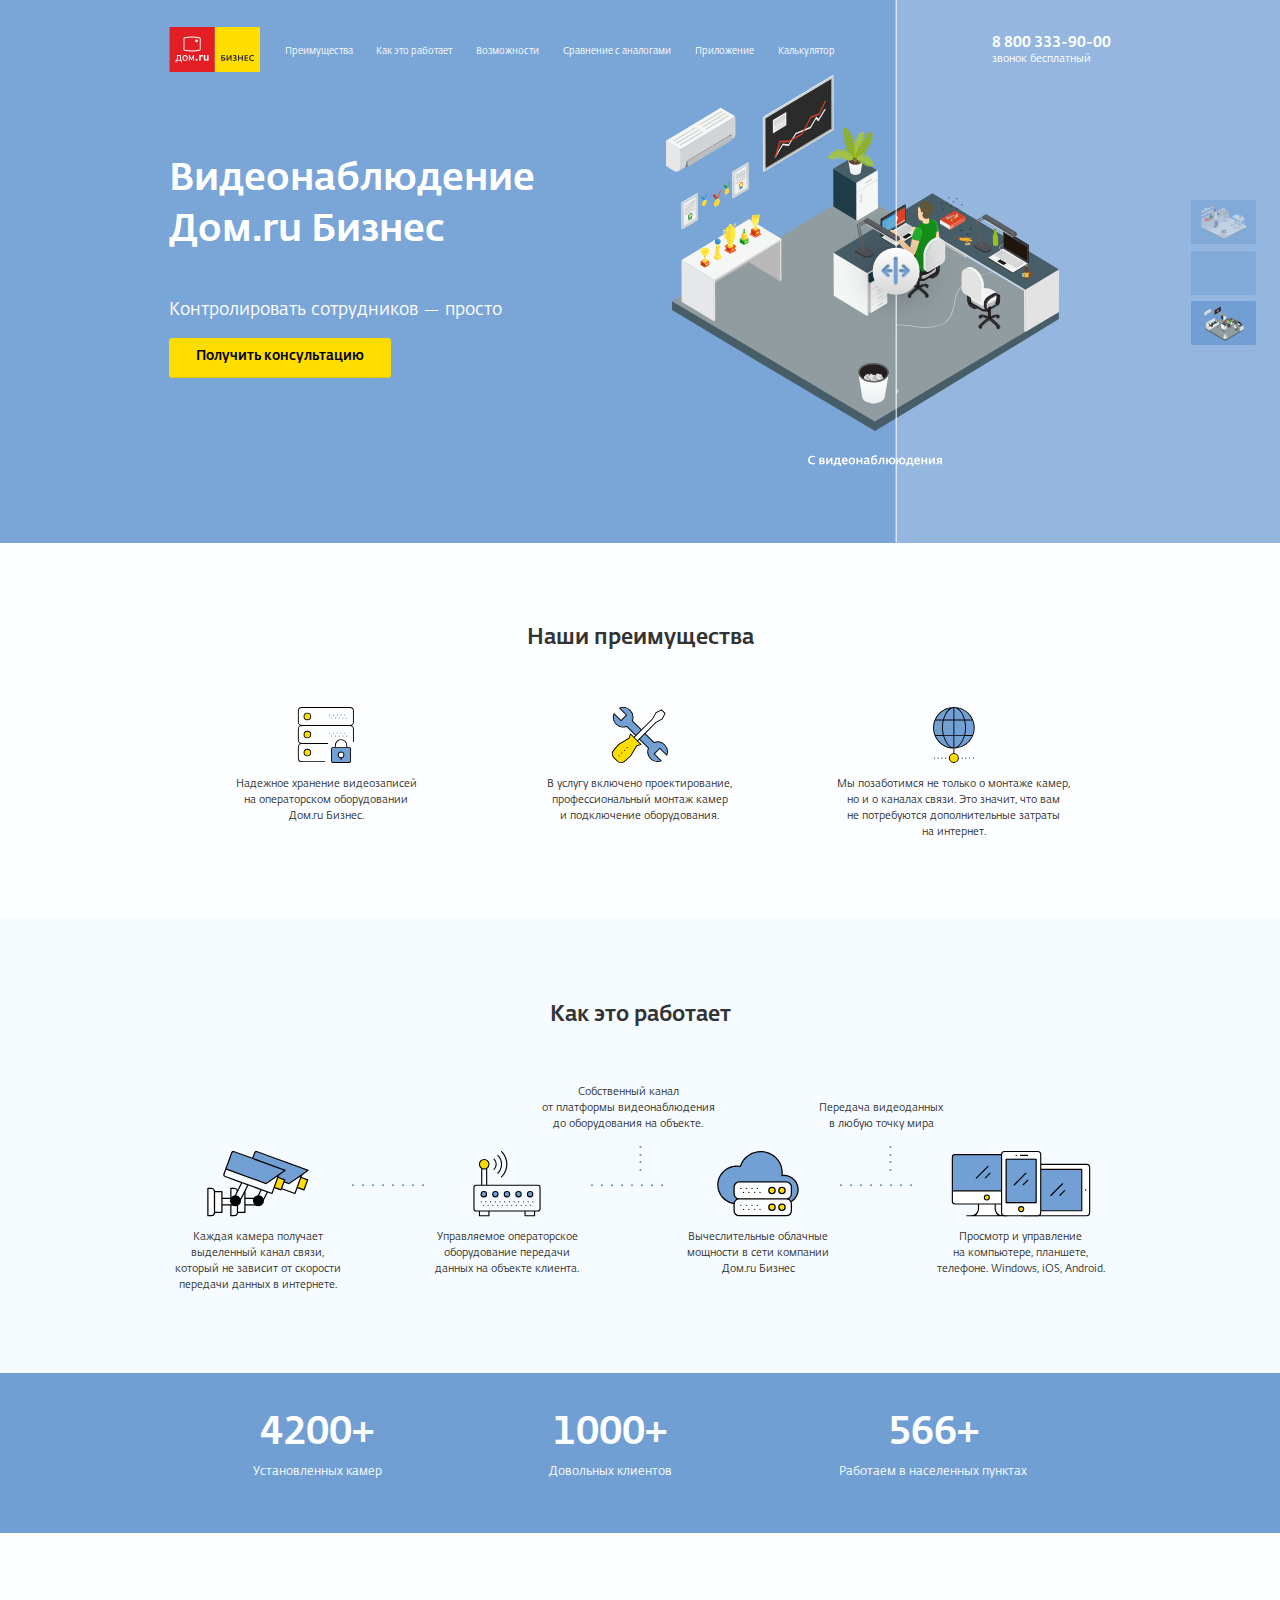
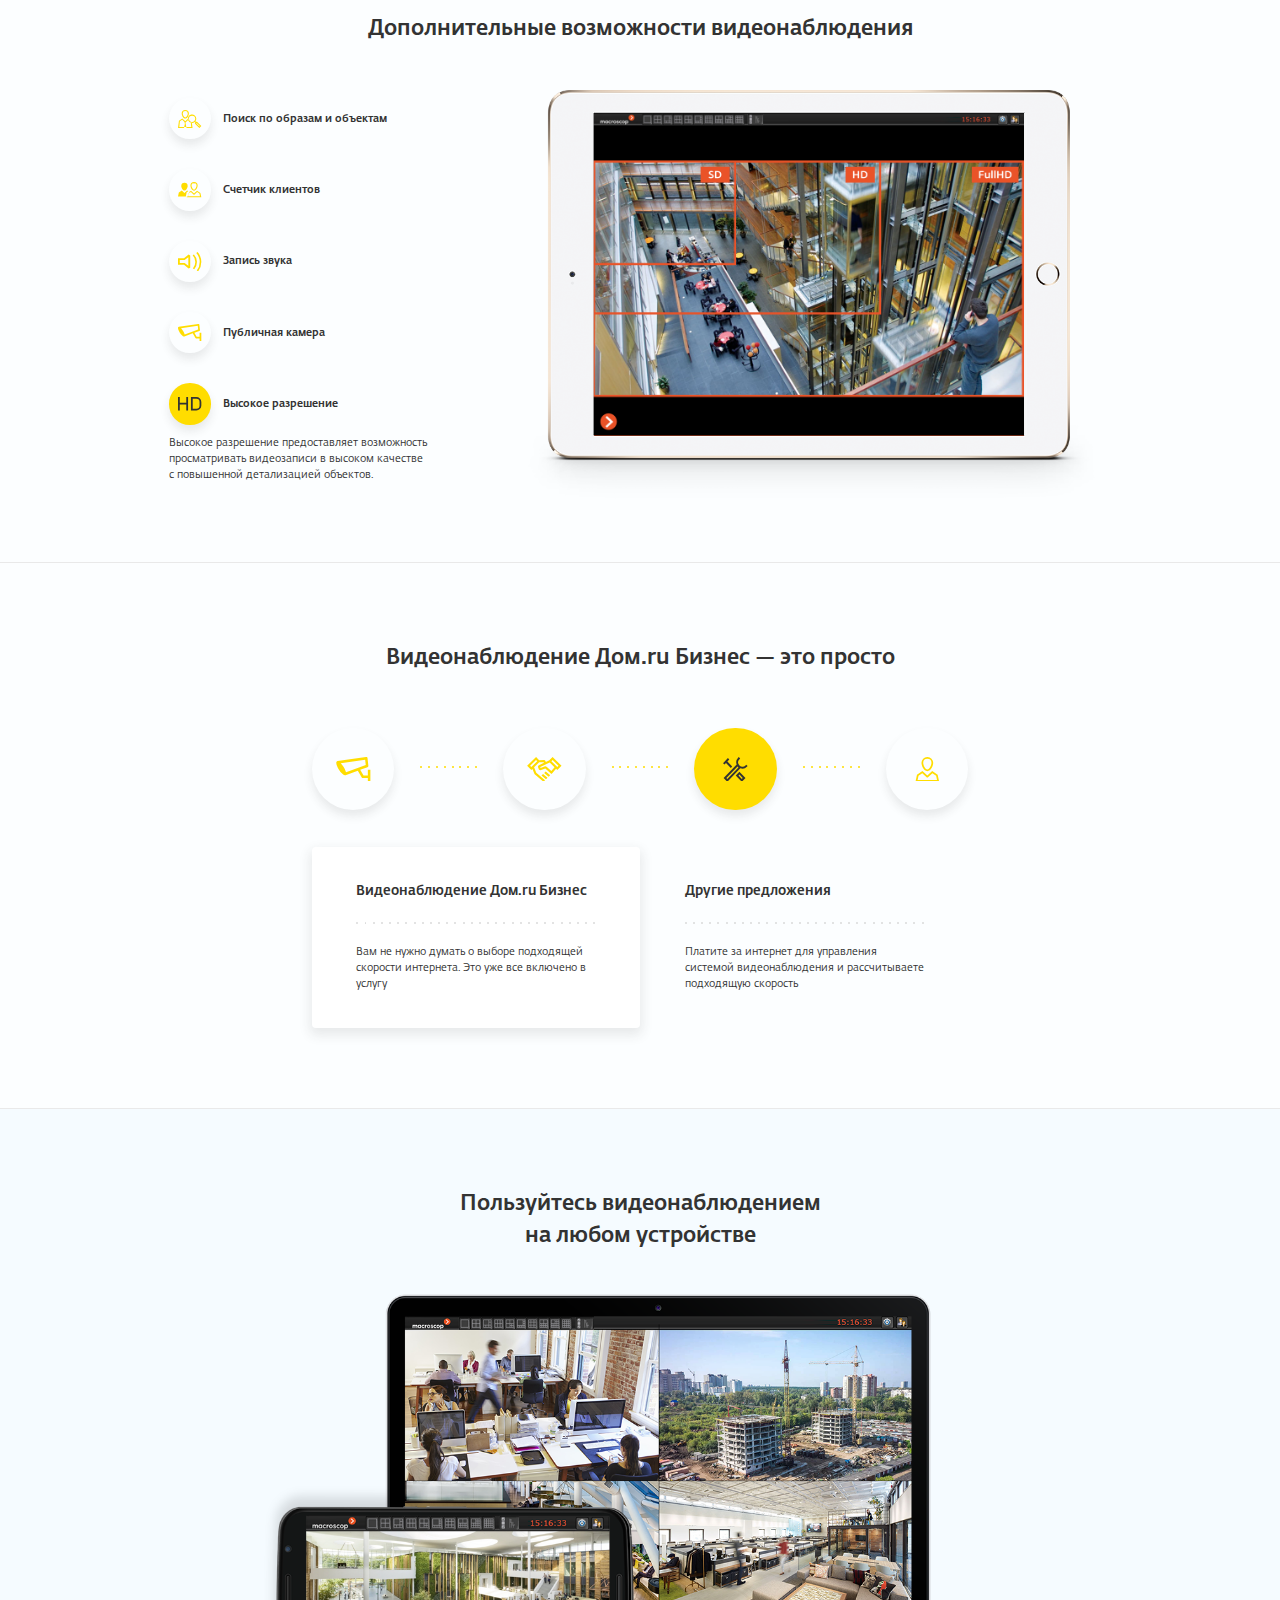
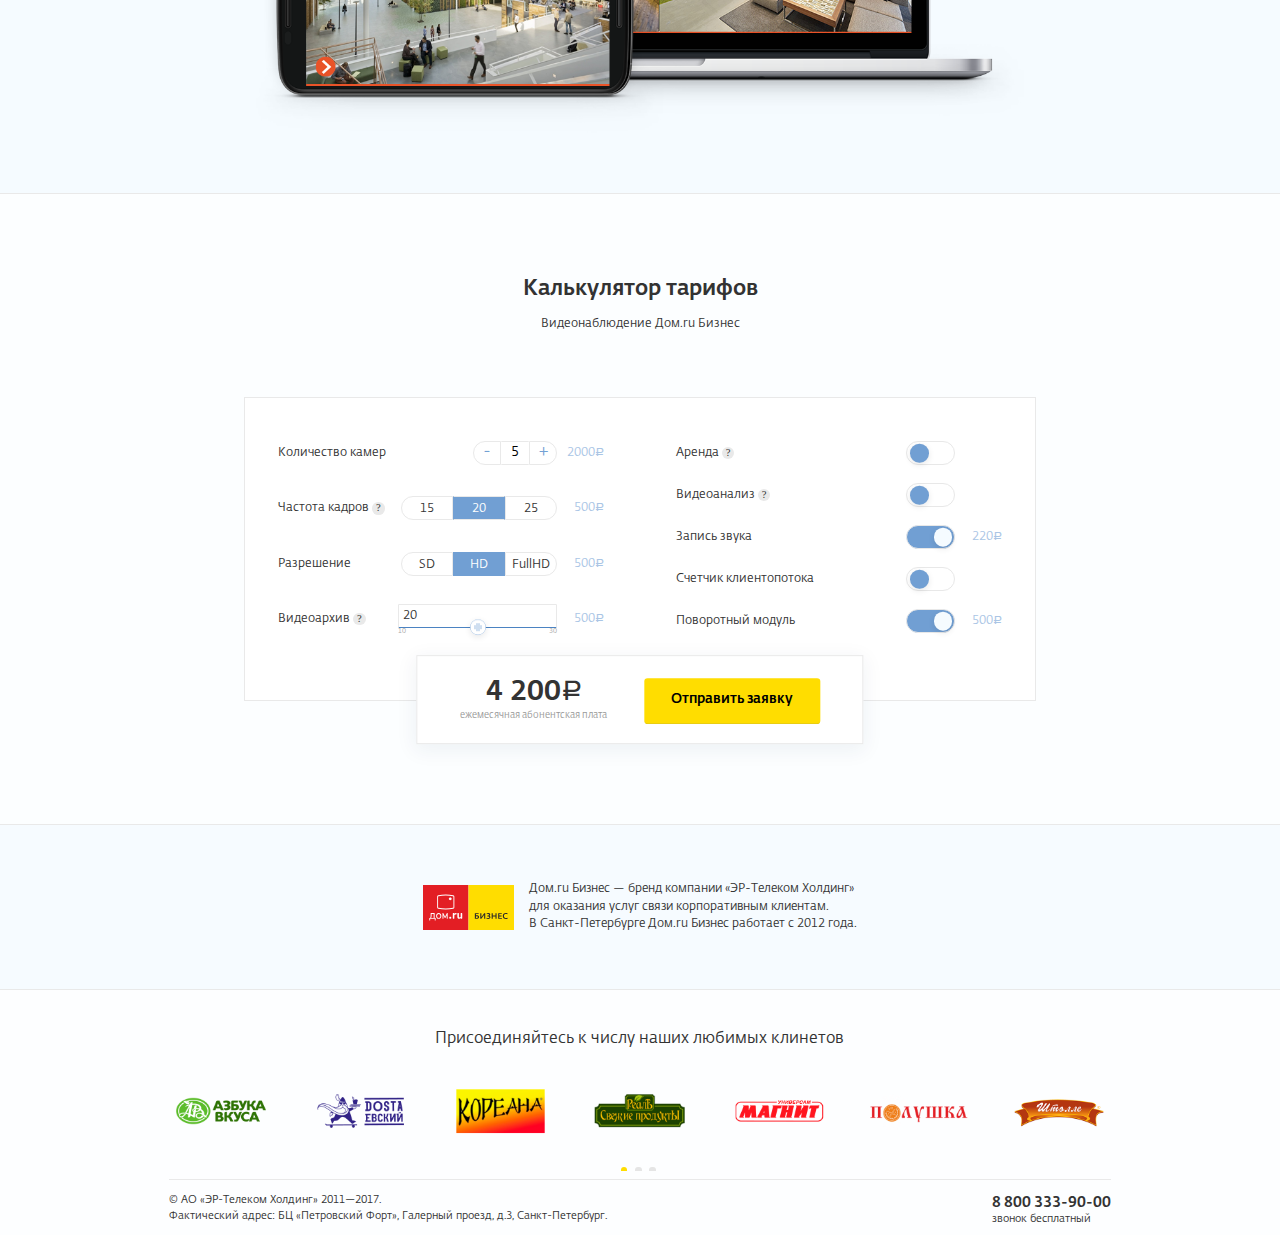
==== commit bf67d853: "separator png, with-without texts" ====
--- a/index.html
+++ b/index.html
@@ -37,9 +37,7 @@
 	        <div class="with"></div>
 	        <div class="without"></div> 
 	        <div class="separator">
-	        	<object>
-	        		<svg xmlns="http://www.w3.org/2000/svg" viewBox="0 0 998.048 998.048" class="blue"><path d="M632.224,539.975c-9.899-9.9-16.1-23.7-16.1-38.9c0-30.4,24.6-55,55-55h139.2l-74.7-74.7c-21.5-21.5-21.5-56.3,0-77.8 s56.3-21.5,77.8,0l168.6,168.6l0.101,0.101c6.399,6.399,11.2,14.399,13.7,23.1c0,0,0,0,0,0.101c3.199,10.8,2.899,22.5-0.601,33.1 c-2.7,8-7.3,15.4-13.2,21.4l-168.8,168.6c-21.5,21.5-56.3,21.5-77.8,0s-21.5-56.3,0-77.8l74.7-74.7H671.023 C655.924,556.074,642.124,549.874,632.224,539.975z"/><path d="M365.624,539.975c9.899-9.9,16.1-23.7,16.1-38.9c0-30.4-24.6-55-55-55h-139.1l74.7-74.7c21.5-21.5,21.5-56.3,0-77.8 s-56.3-21.5-77.8,0l-168.5,168.6l-0.1,0.101c-6.4,6.399-11.2,14.399-13.7,23.1c0,0,0,0,0,0.101c-3.2,10.8-2.9,22.5,0.6,33.1 c2.7,8,7.3,15.4,13.2,21.4l168.6,168.6c21.5,21.5,56.3,21.5,77.8,0s21.5-56.3,0-77.8l-74.8-74.7h139.2 C341.924,556.074,355.724,549.874,365.624,539.975z"/><path d="M568.924,924.774v-851.4c0-38.7-31.3-70-70-70s-70,31.3-70,70v851.3c0,38.7,31.3,70,70,70S568.924,963.374,568.924,924.774 z"/></svg>
-	        	</object>
+	        	<div></div>
 	        </div>
 	        <div class="wrapper">
 	        	<h1>Видеонаблюдение <br>Дом.ru Бизнес</h1>
@@ -614,7 +612,7 @@
 					</div>
 				</div>
 				<hr>
-				<p class="address">© АО «ЭР-Телеком Холдинг» 2011—2017. <br>Фактический адрес: БЦ «Петровский Форт», Финляндский пр., д. 4A, Санкт-Петербург.</p>
+				<p class="address">© АО «ЭР-Телеком Холдинг» 2011—2017. <br>Фактический адрес: БЦ «Петровский Форт», Галерный проезд, д.3, Санкт-Петербург.</p>
 				<div class="phone-number">
 					<span>8 800 333-90-00</span>
 					<p>звонок бесплатный</p>
--- a/style.css
+++ b/style.css
@@ -203,11 +203,13 @@
 
 .without {
   z-index: 1;
+  background-color: #95b7df !important;
 }
 
 .with {
   z-index: 2;
   width: 70%;
+  background-color: #7aa5d7 !important;
 }
 
 .separator {
@@ -226,6 +228,12 @@
   box-shadow: 0 0 35px 0 rgba(16,14,33,.35), inset 0px -1px 0px 0px rgba(255,255,255,.004);
 }
 
+.separator div {
+  width: 100%;
+  height: 100%;
+  background: url(img/separator.png) no-repeat 50% 52.5%;
+}
+
 .separator:active {
   background: linear-gradient(0deg, rgb(255,255,255) 0%, rgb(215,215,215) 100%);
 }
@@ -322,19 +330,23 @@
 }
 
 #office:checked ~ .with {
-  background: #95b7df url(img/with-office.svg) no-repeat 52vw 50% / 30.729vw;
+  background: url(img/with-office.svg) no-repeat 52vw 40% / 30.729vw,
+              url(img/with-text.svg) no-repeat 63.1vw 85.6% / 10.5vw;
 }
 
 #office:checked ~ .without {
-  background: #7aa5d7 url(img/without-office.svg) no-repeat 52vw 50% / 30.729vw;
+  background: url(img/without-office.svg) no-repeat 52vw 40% / 30.729vw,
+              url(img/without-text.svg) no-repeat 63.1vw 85.6% / 10.5vw;
 }
 
 #kitchen:checked ~ .with {
-  background: #95b7df url(img/with-kitchen.svg) no-repeat 52vw 63% / 30.729vw;
+  background: url(img/with-kitchen.svg) no-repeat 52vw 53% / 30.729vw,
+              url(img/with-text.svg) no-repeat 63.1vw 85.6% / 10.5vw;
 }
 
 #kitchen:checked ~ .without {
-  background: #7aa5d7 url(img/without-kitchen.svg) no-repeat 52vw 63% / 30.729vw;
+  background: url(img/without-kitchen.svg) no-repeat 52vw 53% / 30.729vw,
+              url(img/without-text.svg) no-repeat 63.1vw 85.6% / 10.5vw;
 }
 
 section:nth-of-type(n+2) {
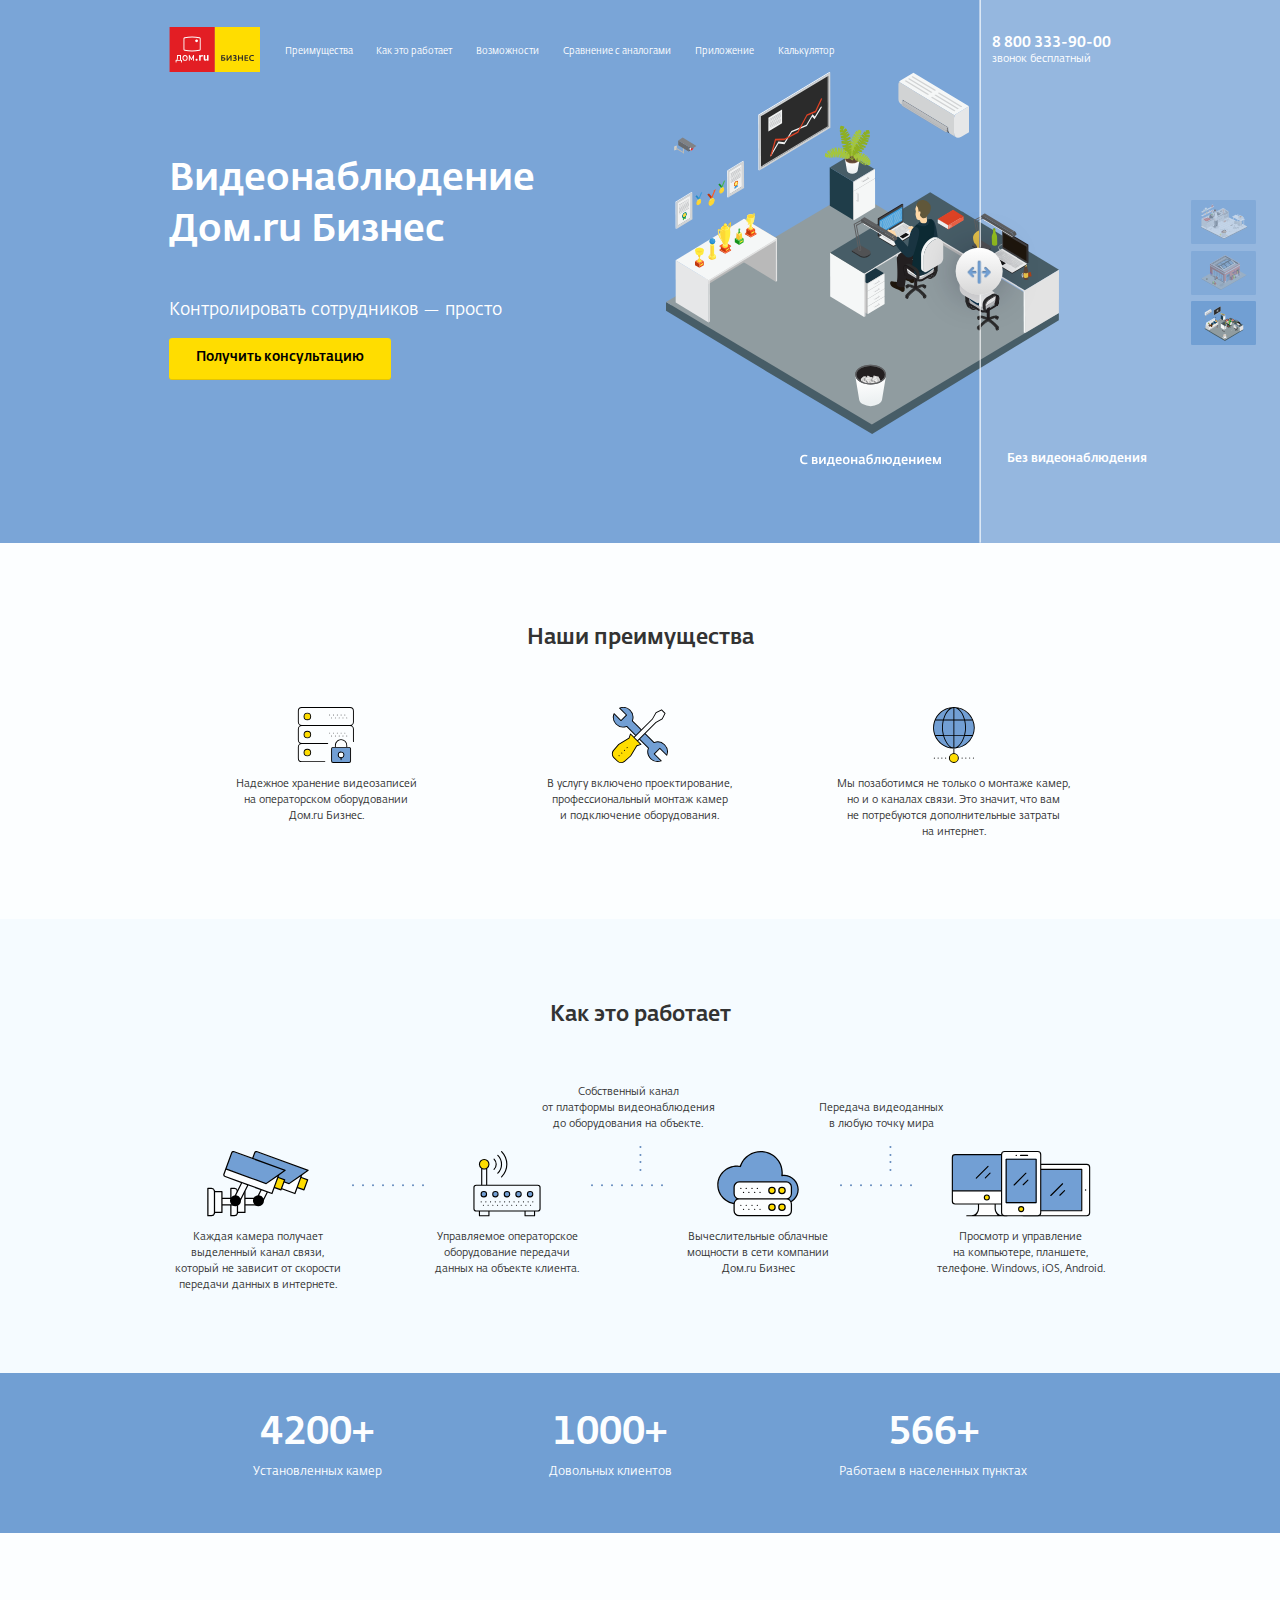
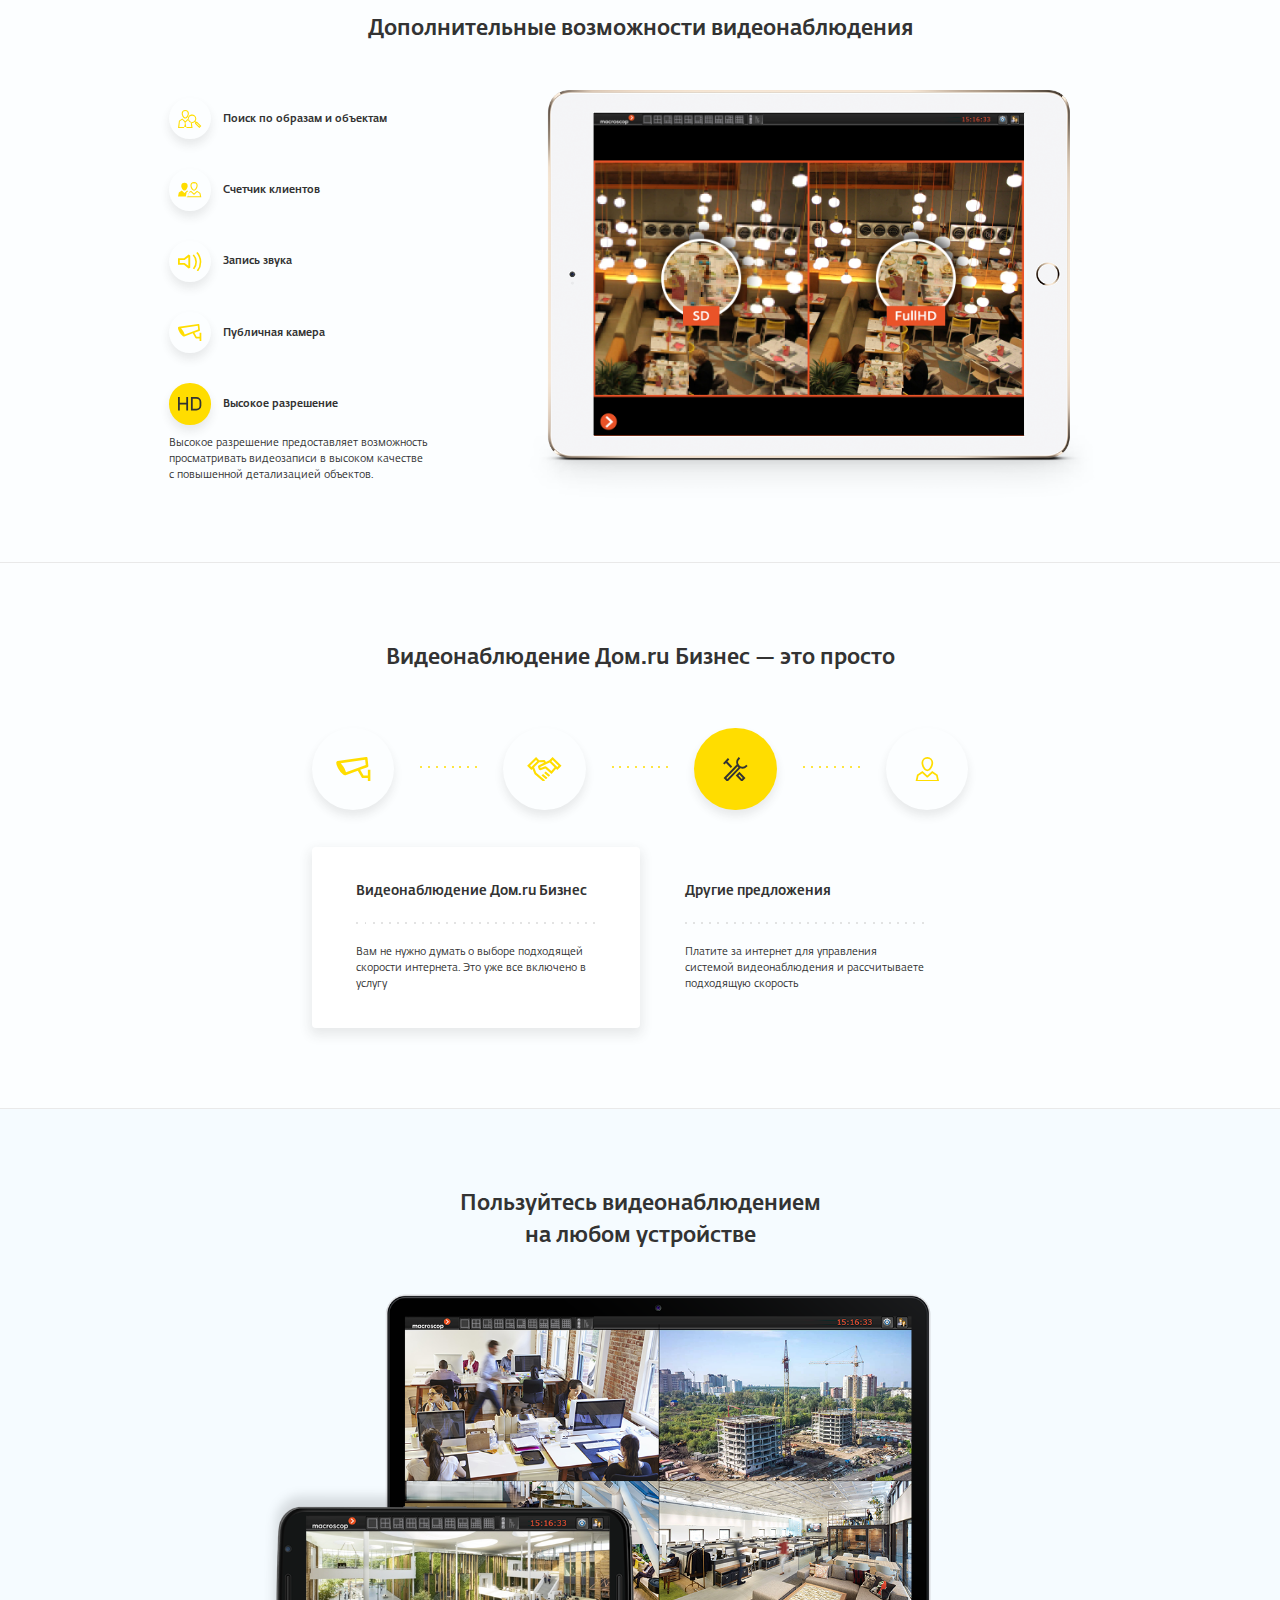
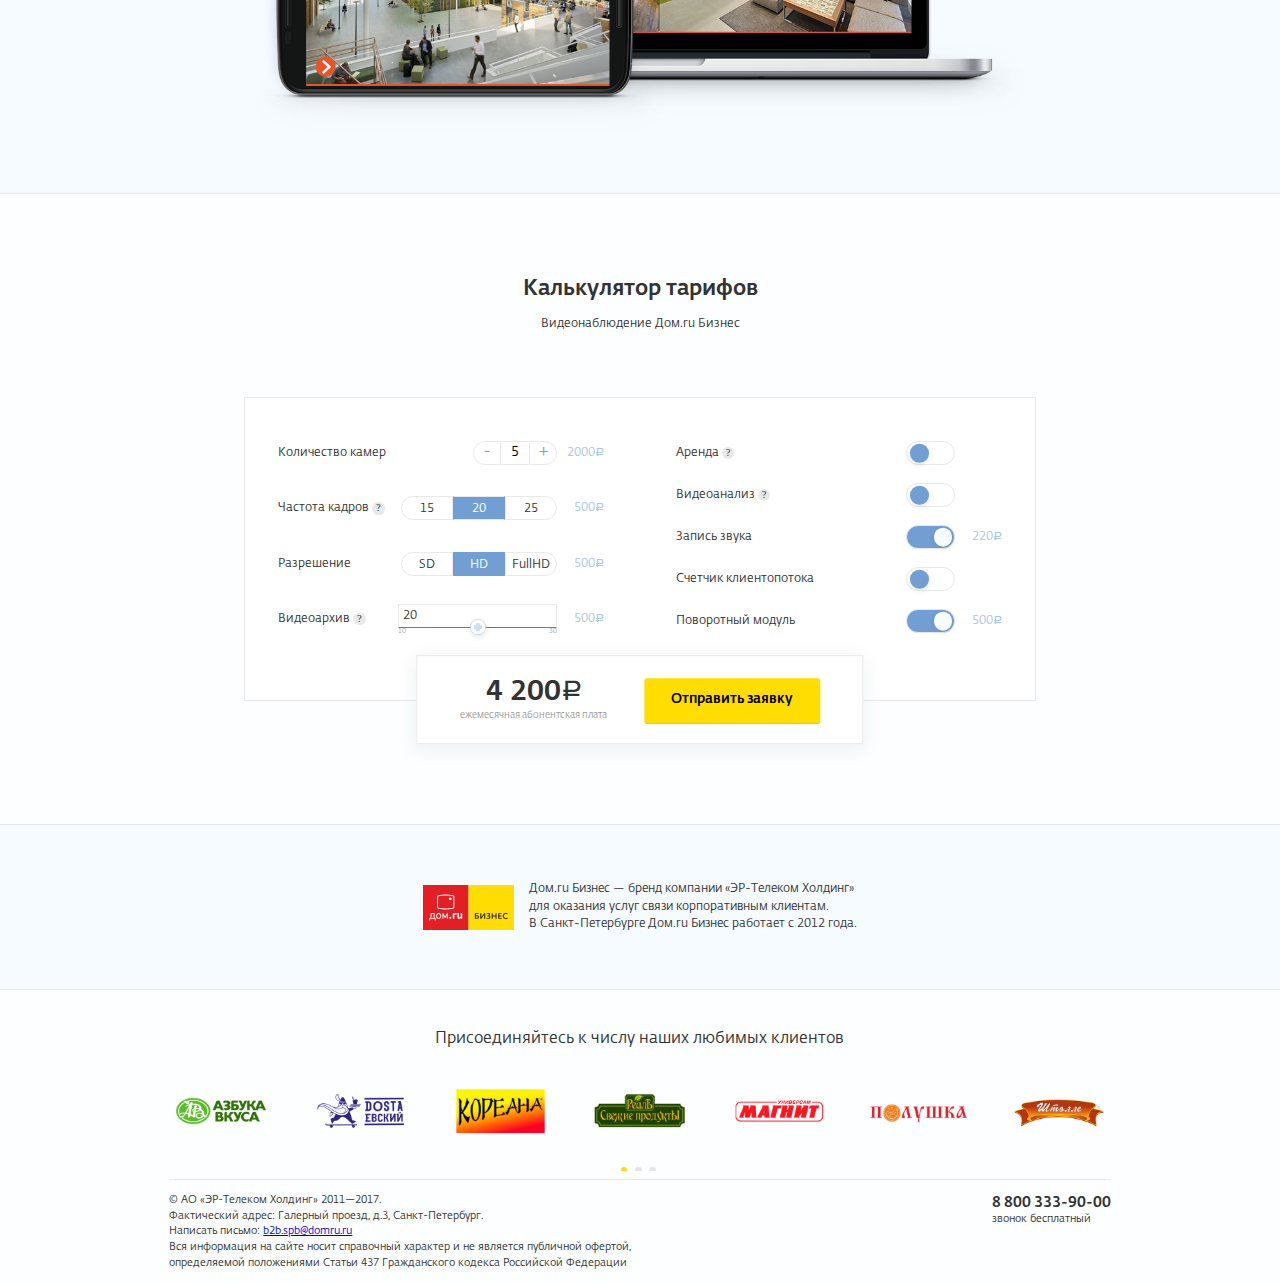
==== commit 695f812f: "new with-out imgs" ====
--- a/index.html
+++ b/index.html
@@ -26,12 +26,12 @@
 	</header>
 	<main>
 		<section id="with-out">
-			<input type="radio" name="location" id="shop" hidden>
+			<input type="radio" name="location" id="street" hidden>
 			<input type="radio" name="location" id="kitchen" hidden>
 			<input type="radio" name="location" id="office" hidden checked>
-			<div class="indicators">
+			<div class="nav">
 				<label for="kitchen"></label>
-				<label for="shop"></label>
+				<label for="street"></label>
 				<label for="office"></label>
 			</div>
 	        <div class="with"></div>
@@ -571,7 +571,7 @@
 		</div>
 		<div class="down">
 			<div class="wrapper">
-				<span>Присоединяйтесь к числу наших любимых клинетов</span>
+				<span>Присоединяйтесь к числу наших любимых клиентов</span>
 				<div class="clients">
 					<input type="radio" name="clients" id="slide1" hidden checked>
 					<input type="radio" name="clients" id="slide2" hidden>
@@ -605,14 +605,14 @@
 							<div><img src="img/clients21.png"></div>
 					    </li>
 					</ul>
-					<div class="navigation">
+					<div class="nav">
 						<label for="slide1"></label>
 						<label for="slide2"></label>
 						<label for="slide3"></label>
 					</div>
 				</div>
 				<hr>
-				<p class="address">© АО «ЭР-Телеком Холдинг» 2011—2017. <br>Фактический адрес: БЦ «Петровский Форт», Галерный проезд, д.3, Санкт-Петербург.</p>
+				<p class="address">© АО «ЭР-Телеком Холдинг» 2011—2017. <br>Фактический адрес: Галерный проезд, д.3, Санкт-Петербург. <br>Написать письмо: <a href="mailto:b2b.spb@domru.ru">b2b.spb@domru.ru</a><br>Вся информация на сайте носит справочный характер и не является публичной офертой, <br>определяемой положениями Статьи 437 Гражданского кодекса Российской Федерации</p>
 				<div class="phone-number">
 					<span>8 800 333-90-00</span>
 					<p>звонок бесплатный</p>
@@ -635,6 +635,6 @@
 			</form>
 		</div>
 	</div>
-	<script type="text/javascript" src="script.js"></script>
+	<script type="text/javascript" src="script.js" async></script>
 </body>
 </html>--- a/style.css
+++ b/style.css
@@ -203,12 +203,11 @@
 
 .without {
   z-index: 1;
-  background-color: #95b7df !important;
 }
 
 .with {
   z-index: 2;
-  width: 70%;
+  width: 76.5%;
   background-color: #7aa5d7 !important;
 }
 
@@ -217,7 +216,7 @@
   align-items: center;
   position: absolute;
   top: 50%;
-  left: 70%;
+  left: 76.5%;
   z-index: 3;
   width: 3.646vw;
   height: 3.646vw;
@@ -231,11 +230,15 @@
 .separator div {
   width: 100%;
   height: 100%;
-  background: url(img/separator.png) no-repeat 50% 52.5%;
+  background: url(img/separator.png) no-repeat 50% 52.5% / 50%;
 }
 
 .separator:active {
   background: linear-gradient(0deg, rgb(255,255,255) 0%, rgb(215,215,215) 100%);
+}
+
+.separator:active div {
+  transform: scale(1, -1);
 }
 
 .separator object {
@@ -243,8 +246,8 @@
   height: 50%;
 }
 
-.separator::before,
-.separator::after {
+.separator div::before,
+.separator div::after {
   content: '';
   position: absolute;
   left: 1.823vw;
@@ -253,12 +256,22 @@
   background: #fff;
 }
 
+.separator div::before {
+  bottom: 3.646vw;
+}
+
+.separator div::after {
+  top: 3.646vw;
+}
+
 .separator::before {
-  bottom: 3.646vw;
-}
-
-.separator::after {
-  top: 3.646vw;
+  content: 'Без видеонаблюдения';
+  font: .937vw/1.042vw fedra pro medium tf;
+  color: #fff;
+  white-space: nowrap;
+  position: absolute;
+  top: 16vw;
+  left: 4vw;
 }
 
 #with-out .wrapper {
@@ -283,21 +296,21 @@
   border-bottom: .156vw solid #e2c404 !important;
   border-radius: .26vw;
   padding: 0 2.08vw;
-  font: 1.042vw/3.02vw fedra pro medium tf;
+  font: 1.042vw/3.176vw fedra pro medium tf;
 }
 
 .yellow:hover {
   background: #ffea01;
 }
 
-#with-out .indicators {
+#with-out .nav {
   position: absolute;
   top: 15.625vw;
   right: 1.875vw;
   z-index: 3;
 }
 
-#with-out .indicators label {
+#with-out .nav label {
   display: block;
   width: 5.052vw;
   height: 3.437vw;
@@ -306,12 +319,12 @@
   transition: .2s ease-in-out;
 }
 
-#with-out .indicators label + label {
+#with-out .nav label + label {
   margin: .520vw 0 0 0;
 }
 
-label[for='shop'] {
-  background: #719fd3 url() no-repeat center / 80% 80%;
+label[for='street'] {
+  background: #719fd3 url(img/without-street.svg) no-repeat center / 80% 80%;
 }
 
 label[for='kitchen'] {
@@ -322,31 +335,38 @@
   background: #719fd3 url(img/without-office.svg) no-repeat center / 80% 80%;
 }
 
-#with-out .indicators label:hover,
-#shop:checked ~ .indicators label[for='shop'],
-#kitchen:checked ~ .indicators label[for='kitchen'],
-#office:checked ~ .indicators label[for='office'] {
+#with-out .nav label:hover,
+#street:checked ~ .nav label[for='street'],
+#kitchen:checked ~ .nav label[for='kitchen'],
+#office:checked ~ .nav label[for='office'] {
   opacity: 1;
 }
 
 #office:checked ~ .with {
   background: url(img/with-office.svg) no-repeat 52vw 40% / 30.729vw,
-              url(img/with-text.svg) no-repeat 63.1vw 85.6% / 10.5vw;
+              url(img/with.svg) no-repeat 62.5vw 85.5% / 11vw;
 }
 
 #office:checked ~ .without {
-  background: url(img/without-office.svg) no-repeat 52vw 40% / 30.729vw,
-              url(img/without-text.svg) no-repeat 63.1vw 85.6% / 10.5vw;
+  background: #95b7df url(img/without-office.svg) no-repeat 52vw 40% / 30.729vw;
+}
+
+#street:checked ~ .with {
+  background: url(img/with-street.svg) no-repeat 52vw 40% / 30.729vw,
+              url(img/with.svg) no-repeat 62.5vw 85.5% / 11vw;
+}
+
+#street:checked ~ .without {
+  background: #95b7df url(img/without-street.svg) no-repeat 52vw 40% / 30.729vw;
 }
 
 #kitchen:checked ~ .with {
   background: url(img/with-kitchen.svg) no-repeat 52vw 53% / 30.729vw,
-              url(img/with-text.svg) no-repeat 63.1vw 85.6% / 10.5vw;
+              url(img/with.svg) no-repeat 62.5vw 85.5% / 11vw;
 }
 
 #kitchen:checked ~ .without {
-  background: url(img/without-kitchen.svg) no-repeat 52vw 53% / 30.729vw,
-              url(img/without-text.svg) no-repeat 63.1vw 85.6% / 10.5vw;
+  background: #95b7df url(img/without-kitchen.svg) no-repeat 52vw 53% / 30.729vw;
 }
 
 section:nth-of-type(n+2) {
@@ -446,7 +466,6 @@
 
 .tools .wrench,
 .tools .screwdriver,
-.cloud g,
 .planet,
 .iPad {
   transform-origin: 50% 50%;
@@ -512,9 +531,9 @@
   90% {fill: #fff}
 }
 
-.modem:hover .wave-one {animation: wave-one 1.5s infinite linear}
-.modem:hover .wave-two {animation: wave-two 1.5s infinite linear}
-.modem:hover .wave-three {animation: wave-three 1.5s infinite linear}
+.modem:hover .wave-one {animation: wave-one 1s infinite linear}
+.modem:hover .wave-two {animation: wave-two 1s infinite linear}
+.modem:hover .wave-three {animation: wave-three 1s infinite linear}
 .modem:hover .light-one {animation: light-one-blue 1.5s infinite linear}
 .modem:hover .light-two {animation: light-two-blue 1.5s infinite linear}
 .modem:hover .light-three {animation: light-three-blue 1.5s infinite linear}
@@ -535,14 +554,8 @@
   -moz-transform-origin: 40% 88%;
 }
 
-@keyframes cloud {
-  50% {transform: translate(12%)}
-}
-
-.cameras:hover .camera-one {animation: camera-one 2.5s infinite linear}
-.cameras:hover .camera-two {animation: camera-two 2.5s infinite linear}
-
-.cloud:hover g {animation: cloud 3.5s infinite linear}
+.cameras:hover .camera-one {animation: camera-one 2.5s}
+.cameras:hover .camera-two {animation: camera-two 2.5s}
 
 .cloud:hover .light-one {animation: light-one-fd0 2s infinite}
 .cloud:hover .light-two {animation: light-two-fd0 2s infinite}
@@ -561,6 +574,10 @@
   100% {transform: translate(0, 0)}
 }
 
+.planet {
+  -moz-transform-origin: 50% 37.5%;
+}
+
 @keyframes planet {
   15% {transform: rotate(0deg)}
   80% {transform: rotate(180deg)}
@@ -573,20 +590,22 @@
 
 @keyframes iMac {
   5% {transform: translate(0)}
-  30% {transform: translate(-22%)}
-  85% {transform: translate(-22%)}
-}
+  30% {transform: translate(-3vw)}
+  85% {transform: translate(-3vw)}
+}
+
+.iPad {-moz-transform-origin: 69% 70%}
 
 @keyframes iPad {
   5% {transform: translate(0)}
-  30% {transform: translate(35%, -11%) scale(.92) rotate(-90deg)}
-  85% {transform: translate(35%, -11%) scale(.92) rotate(-90deg)}
+  30% {transform: translate(5vw, -1.15vw) scale(.92) rotate(-90deg)}
+  85% {transform: translate(5vw, -1.15vw) scale(.92) rotate(-90deg)}
 }
 
 @keyframes iPhone {
   5% {transform: translate(0)}
-  30% {transform: translate(24%)}
-  85% {transform: translate(24%)}
+  30% {transform: translate(2vw)}
+  85% {transform: translate(2vw)}
 }
 
 .devices:hover .iMac {animation: iMac 1.4s}
@@ -613,6 +632,91 @@
   height: 5.104vw;
   margin: 0 auto 1vw auto;
 }
+
+@keyframes horizontal1 {
+  10% {background: #638abd}
+  20% {background: #fcfeff}
+  30% {background: #638abd}
+}
+
+@keyframes horizontal2 {
+  20% {background: #638abd}
+  30% {background: #fcfeff}
+  40% {background: #638abd}
+}
+
+@keyframes horizontal3 {
+  30% {background: #638abd}
+  40% {background: #fcfeff}
+  50% {background: #638abd}
+}
+
+@keyframes horizontal4 {
+  40% {background: #638abd}
+  50% {background: #fcfeff}
+  60% {background: #638abd}
+}
+
+@keyframes horizontal5 {
+  50% {background: #638abd}
+  60% {background: #fcfeff}
+  70% {background: #638abd}
+}
+
+@keyframes horizontal6 {
+  60% {background: #638abd}
+  70% {background: #fcfeff}
+  80% {background: #638abd}
+}
+
+@keyframes horizontal7 {
+  70% {background: #638abd}
+  80% {background: #fcfeff}
+  90% {background: #638abd}
+}
+
+@keyframes horizontal8 {
+  80% {background: #638abd}
+  90% {background: #fcfeff}
+  100% {background: #638abd}
+}
+
+@keyframes vertical1 {
+  10% {background: #638abd}
+  30% {background: #fcfeff}
+  50% {background: #638abd}
+}
+
+@keyframes vertical2 {
+  30% {background: #638abd}
+  50% {background: #fcfeff}
+  70% {background: #638abd}
+}
+
+@keyframes vertical3 {
+  50% {background: #638abd}
+  70% {background: #fcfeff}
+  90% {background: #638abd}
+}
+
+@keyframes vertical4 {
+  70% {background: #638abd}
+  90% {background: #fcfeff}
+  100% {background: #638abd}
+}
+
+#how-it-works .points.horizontal span:first-child {animation: horizontal1 1s infinite linear}
+#how-it-works .points.horizontal span:nth-child(2) {animation: horizontal2 1s linear infinite}
+#how-it-works .points.horizontal span:nth-child(3) {animation: horizontal3 1s linear infinite}
+#how-it-works .points.horizontal span:nth-child(4) {animation: horizontal4 1s linear infinite}
+#how-it-works .points.horizontal span:nth-child(5) {animation: horizontal5 1s linear infinite}
+#how-it-works .points.horizontal span:nth-child(6) {animation: horizontal6 1s linear infinite}
+#how-it-works .points.horizontal span:nth-child(7) {animation: horizontal7 1s linear infinite}
+#how-it-works .points.horizontal span:last-child {animation: horizontal8 1s linear infinite}
+#how-it-works .points.vertical span:first-child {animation: vertical1 1s infinite linear}
+#how-it-works .points.vertical span:nth-child(2) {animation: vertical2 1s linear infinite}
+#how-it-works .points.vertical span:nth-child(3) {animation: vertical3 1s linear infinite}
+#how-it-works .points.vertical span:last-child {animation: vertical4 1s linear infinite}
 
 .points {
   display: flex;
@@ -1232,12 +1336,12 @@
   width: 100%;
 }
 
-.clients .navigation {
+.clients .nav {
   margin: 0 auto;
   width: 3vw;
 }
 
-.clients .navigation label {
+.clients .nav label {
   display: inline-block;
   width: 0.52vw;
   height: 0.52vw;
@@ -1245,11 +1349,11 @@
   background-color: #e5e5e5;
 }
 
-.clients .navigation label:first-child {
+.clients .nav label:first-child {
   margin: 0 0.27vw 0 0;
 }
 
-.clients .navigation label:last-child {
+.clients .nav label:last-child {
   margin: 0 0 0 0.27vw;
 }
 
@@ -1264,13 +1368,13 @@
   left: -200%;
 }
 
-.clients .navigation label:hover {
+.clients .nav label:hover {
   cursor: pointer;
 }
 
-.clients #slide1:checked ~ .navigation label[for="slide1"],
-.clients #slide2:checked ~ .navigation label[for="slide2"],
-.clients #slide3:checked ~ .navigation label[for="slide3"] {
+.clients #slide1:checked ~ .nav label[for="slide1"],
+.clients #slide2:checked ~ .nav label[for="slide2"],
+.clients #slide3:checked ~ .nav label[for="slide3"] {
   background: #ffdd00;
 }
 
@@ -1284,4 +1388,5 @@
 .address {
   display: inline-block;
   font: 0.83vw/1.24vw fedra pro book tf;
+  margin: 0 0 1vw 0;
 }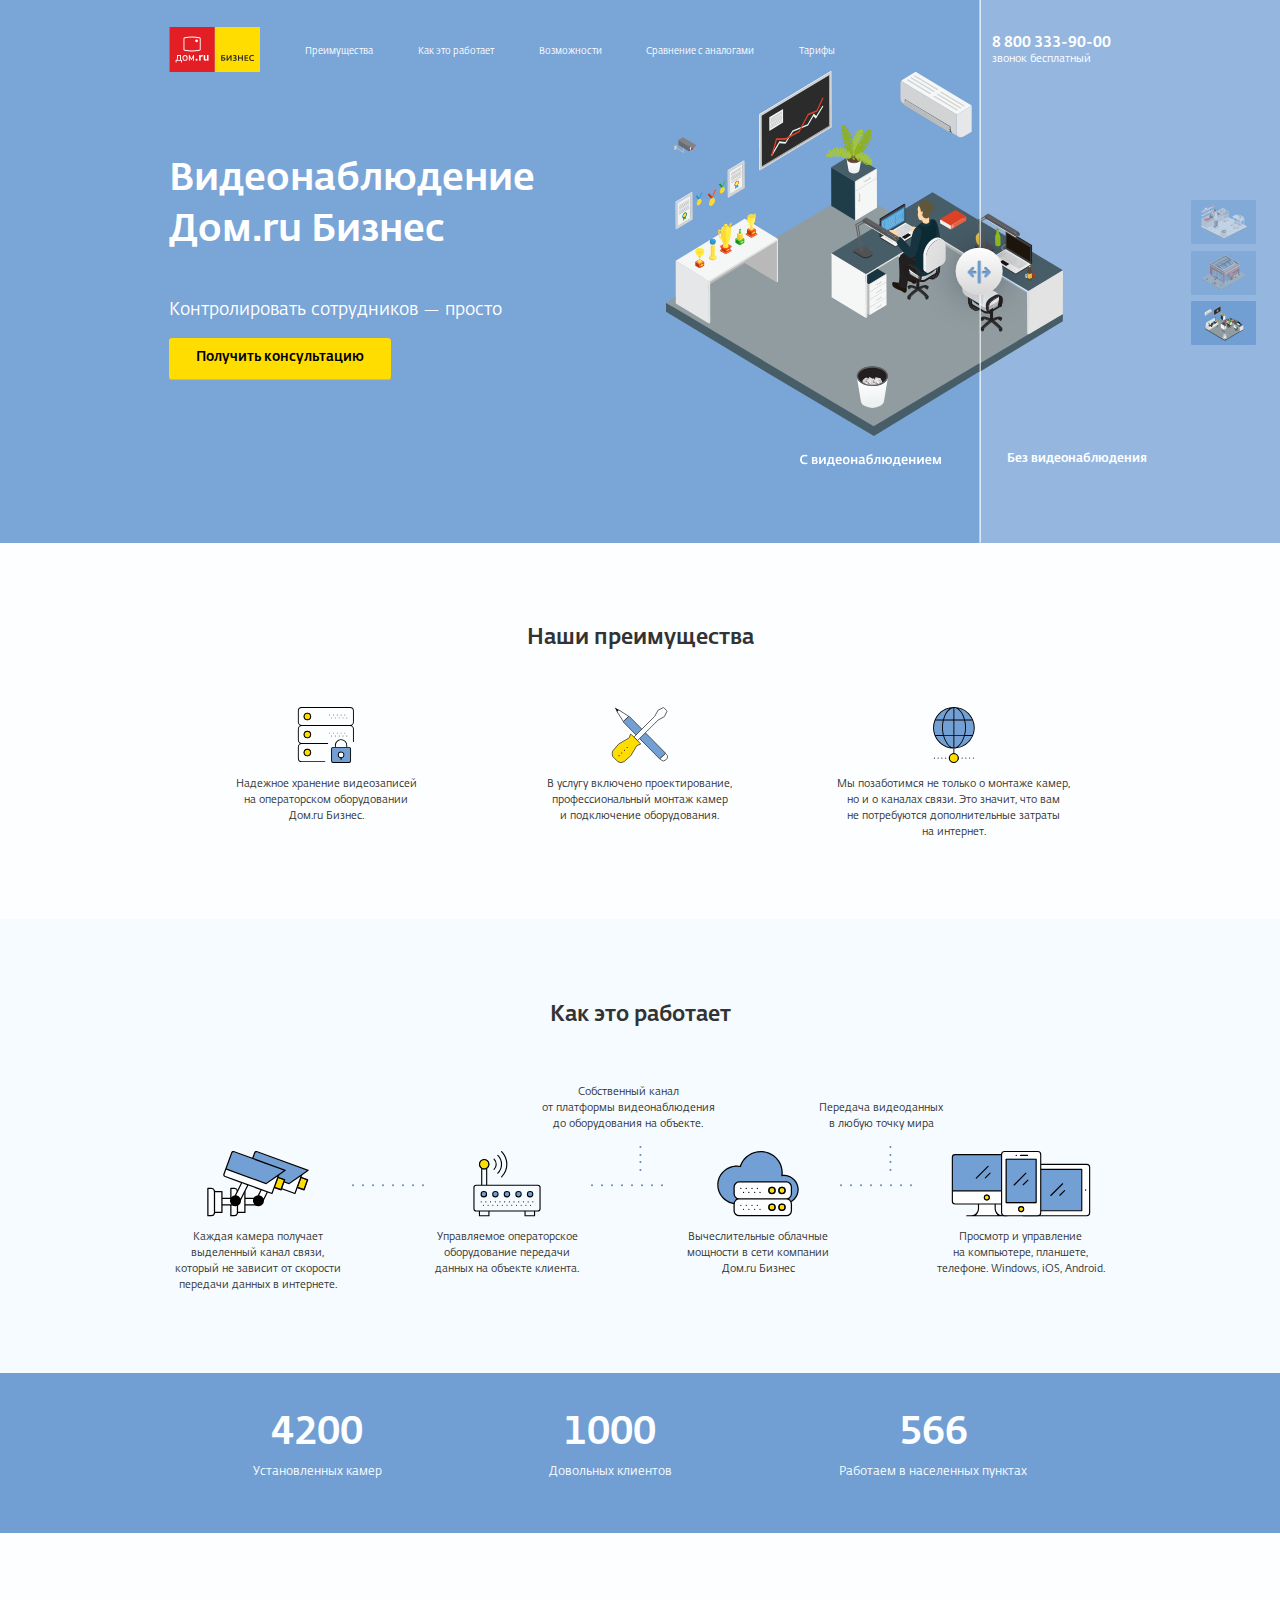
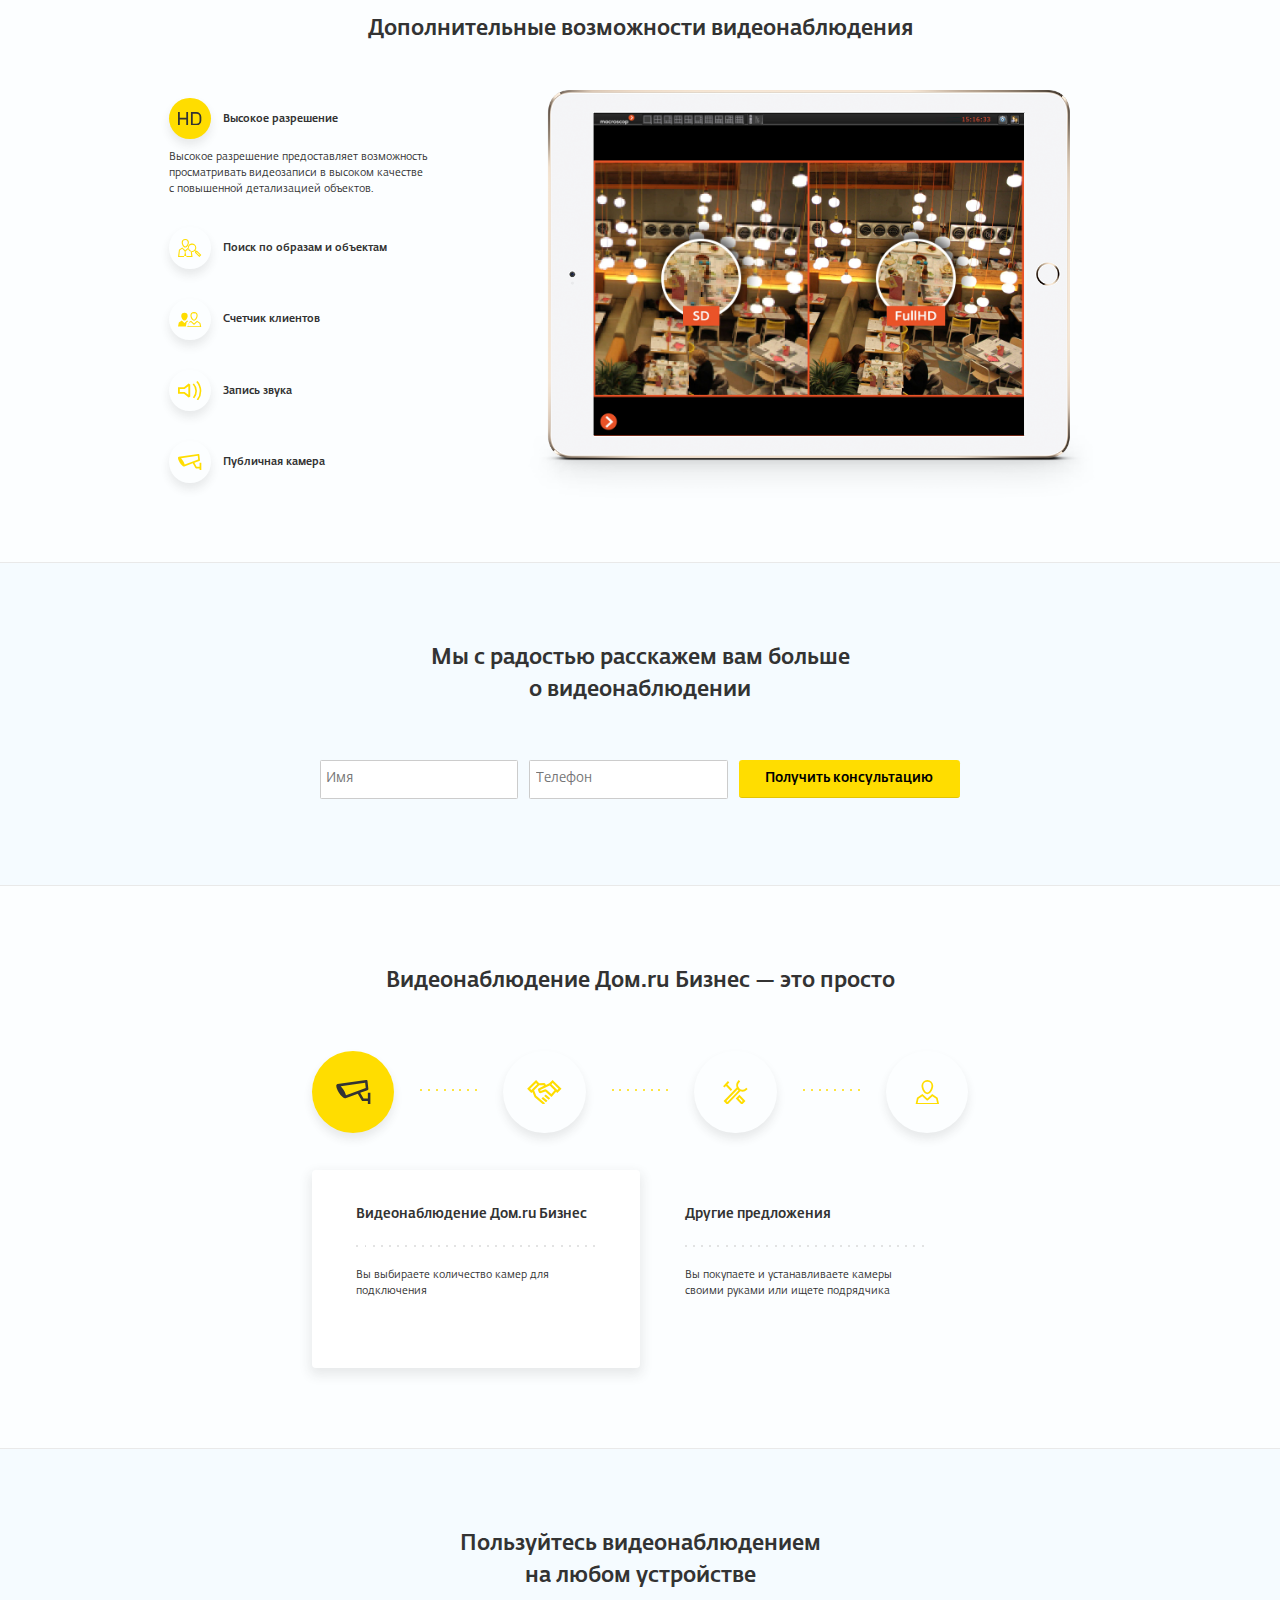
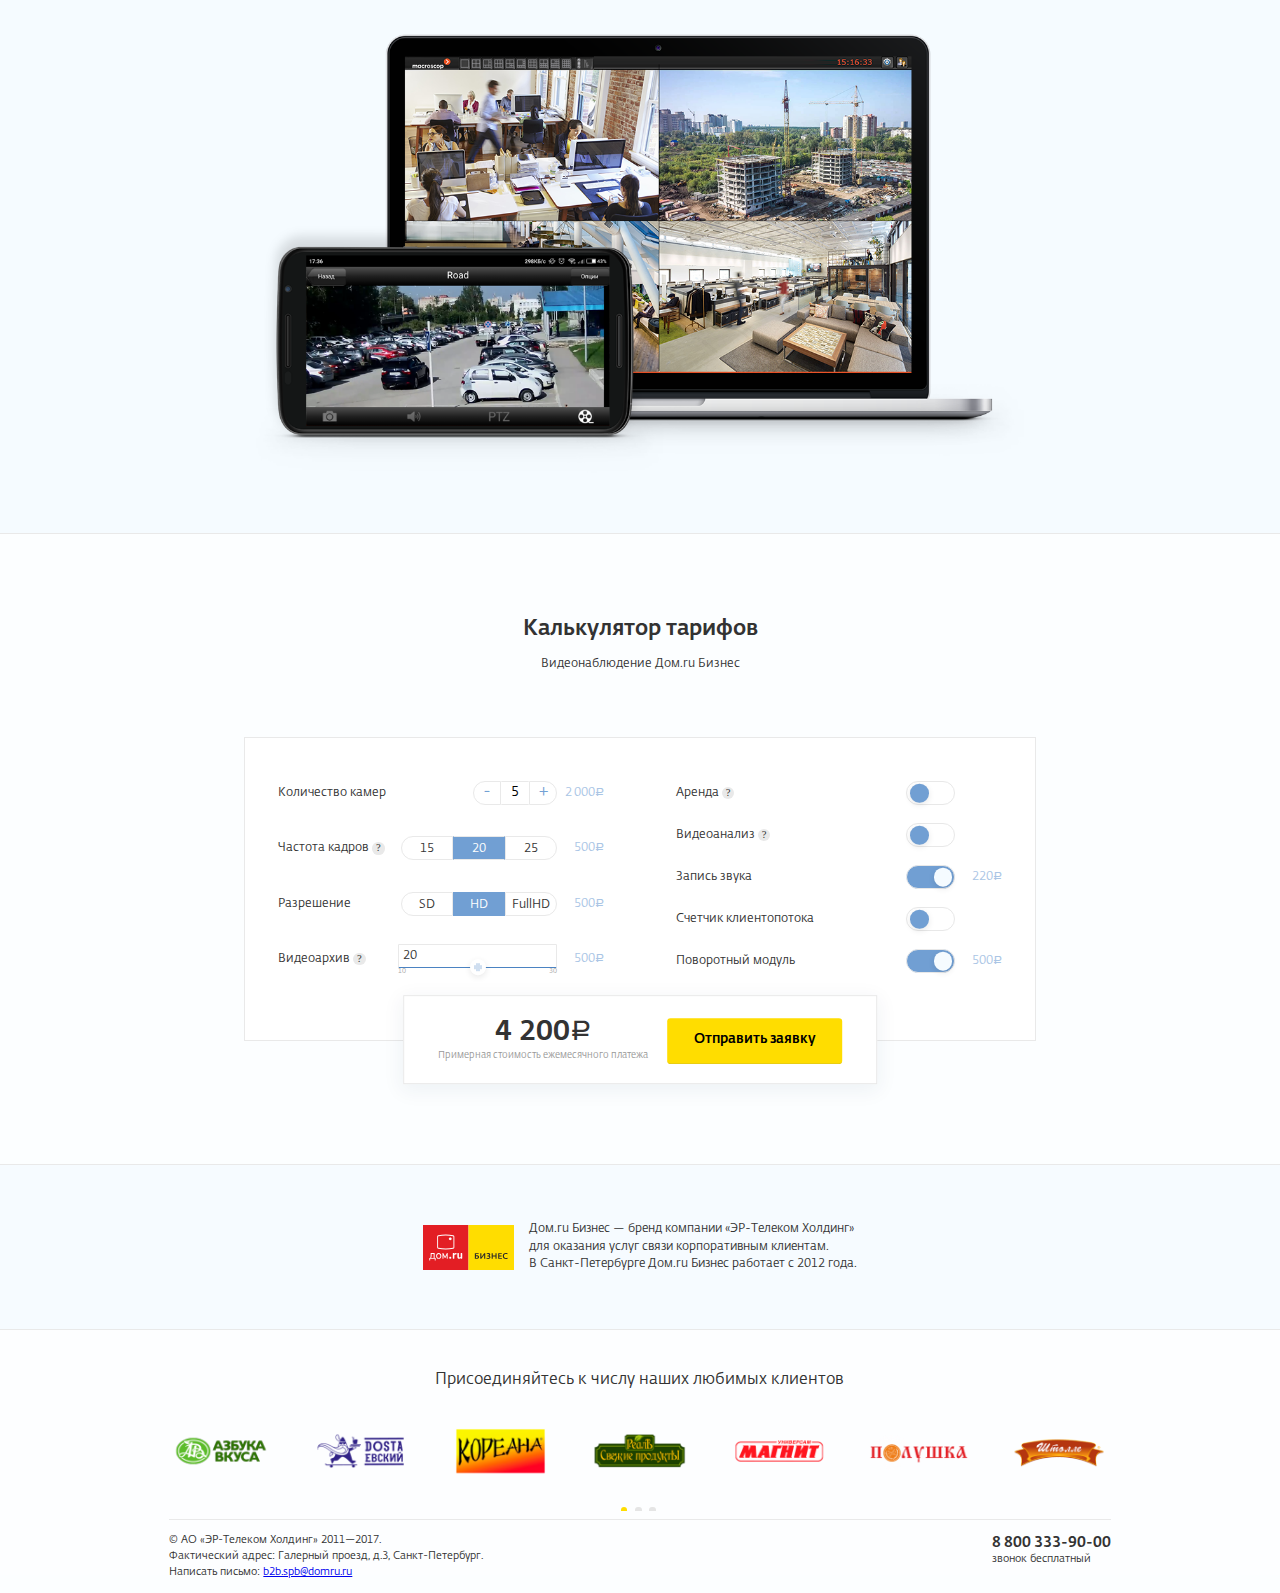
==== commit 2d2c1022: "auto change with-out img" ====
--- a/index.html
+++ b/index.html
@@ -15,8 +15,7 @@
 				<li><a href="#how-it-works">Как это работает</a></li>
 				<li><a href="#opportunities">Возможности</a></li>
 				<li><a href="#compare">Сравнение с аналогами</a></li>
-				<li><a href="#application">Приложение</a></li>
-				<li><a href="#calculator">Калькулятор</a></li>
+				<li><a href="#tariffs">Тарифы</a></li>
 			</ul>
 		</nav>
 		<div class="phone-number">
@@ -56,8 +55,22 @@
 	    		</div>
 	    		<div>
 	    			<object class="tools">
-	    				<svg xmlns="http://www.w3.org/2000/svg" viewBox="0 0 504.31 504.29"><g class="wrench"><path class="blue" d="M492.17,432.92c11.84-30.39,7-64.54-13-89-23.55-28.8-64.3-39.52-101-26l-72.38-71.49c-35.43-35.58-99.42-99.7-122.12-122.54a87.67,87.67,0,0,0-17.5-92.5c-24.53-25.87-63-34.08-96.5-20.5l60.5,61.5-48,48.5-63-61c-11.84,30.39-7,64.54,13,89,23.55,28.8,64.3,39.52,101,26,23.93,23.63,93.75,93.16,127.62,126.73l66.88,67.29a87.67,87.67,0,0,0,17.5,92.5c24.53,25.87,63,34.08,96.5,20.5l-60.5-61.5,48-48.5Z" transform="translate(0 -0.01)"/><path class="grey" d="M477.23,337.2a92,92,0,0,0-93.87-22.58l-2.76.89L262.42,197.33h0l-1-1L237.19,172.1h0L188.8,123.71l.9-2.76A92.46,92.46,0,0,0,68,6.38a4.1,4.1,0,0,0-1.4,6.71l59.53,59.53L82,116.79,22.42,57.26a4.1,4.1,0,0,0-6.71,1.4,92.45,92.45,0,0,0,114.57,121.7l2.76-.89,47.21,47.21h0l144.6,144.6L324,374A92.45,92.45,0,0,0,445.65,488.6a4.1,4.1,0,0,0,1.4-6.71l-59.53-59.53,44.17-44.17,59.53,59.53a4.1,4.1,0,0,0,6.71-1.4A92.45,92.45,0,0,0,477.23,337.2ZM494.51,419l-1.73,8.69L434.59,369.5a4.11,4.11,0,0,0-5.8,0l-50,50a4.1,4.1,0,0,0,0,5.8h0L437,483.45l-8.69,1.73A84.27,84.27,0,0,1,333.44,371.8a4.1,4.1,0,0,0-.92-4.39L208.09,242.93h0l-71.16-71.16a4.11,4.11,0,0,0-4.4-.92A84.26,84.26,0,0,1,19.14,76l1.73-8.69.33.33L79.06,125.5a4.11,4.11,0,0,0,5.79,0l50-50a4.1,4.1,0,0,0,0-5.8h0L76.63,11.54l8.69-1.73a84.26,84.26,0,0,1,94.87,113.4,4.1,4.1,0,0,0,.92,4.39l50.29,50.29h0L376.71,323.21a4.09,4.09,0,0,0,4.39.92A84.26,84.26,0,0,1,494.51,419Z" transform="translate(0 -0.01)"/></g>
-	    				<g class="screwdriver"><path class="fcfeff" d="M199.72,272.34,367.06,105l31.67-56.33,49-23.33,30.67,32-24.33,50L397.72,138l-166,165.67Z" transform="translate(0 -0.01)"/><path class="fd0" d="M168.22,244l-11.5,36-94.5,55L9.72,396.5a60.54,60.54,0,0,0,0,51l45,45a48.07,48.07,0,0,0,56-1l59.5-52,54-90.5,36-13Z" transform="translate(0 -0.01)"/><path class="grey" d="M481.72,53.86,450.49,22.64a4.09,4.09,0,0,0-4.73-.77l-50,25A4.09,4.09,0,0,0,394,48.54l-31.43,56.19L198.85,268.48l-28.33-28.33a4.07,4.07,0,0,0-2.89-1.2,4.19,4.19,0,0,0-1,.11,4.06,4.06,0,0,0-2.94,2.69l-12,36h-.08l-91.9,55.49a4.11,4.11,0,0,0-1,.83l-46.49,54c-17.26,20-16.1,51.47,2.59,70.15l31.29,31.3A52.45,52.45,0,0,0,116.31,492l55-47.67a4.05,4.05,0,0,0,.82-1l54.44-90.68,36-12a4.1,4.1,0,0,0,1.6-6.79l-28.3-28.36L399.7,141.69l56.14-31.39a4.11,4.11,0,0,0,1.67-1.75l25-50A4.09,4.09,0,0,0,481.72,53.86Zm-228,281.07-31.18,10.39a4.11,4.11,0,0,0-2.22,1.78l-54.88,91.42h0L111,485.74a44,44,0,0,1-59-2L20.6,452.46c-15.72-15.72-16.69-42.19-2.18-59L64.58,340l92.68-56a4.1,4.1,0,0,0,1.77-2.21l10.39-31.18Zm220-277.21-23,46h-.07l-55.49,31a4.08,4.08,0,0,0-.9.68L230.06,299.6l-25.43-25.43L368.83,110a4.07,4.07,0,0,0,.68-.9l31.07-55.56,46.19-23.1.13.13,26.92,26.92Z" transform="translate(0 -0.01)"/><path class="grey" d="M134.3,362.3h0a5.64,5.64,0,0,0-1.46,3.55,4.73,4.73,0,1,0,1.48-3.57Z" transform="translate(0 -0.01)"/><path class="grey" d="M110.06,386.71a5,5,0,0,0,0,7,4.92,4.92,0,0,0,7-6.91h0a4.94,4.94,0,0,0-7-.1Z" transform="translate(0 -0.01)"/><path class="grey" d="M85.75,411a4.95,4.95,0,1,0,7,0A4.95,4.95,0,0,0,85.75,411Z" transform="translate(0 -0.01)"/><path class="grey" d="M61.49,435.11h0a4.94,4.94,0,0,0,0,7h0a4.92,4.92,0,1,0,0-7Z" transform="translate(0 -0.01)"/></g></svg>
+	    				<svg xmlns="http://www.w3.org/2000/svg" viewBox="0 0 501.1 499.44"><defs><style>.cls-1,.cls-2,.fd0{stroke:#333;stroke-miterlimit:10;stroke-width:7px;}</style></defs>
+	    					<g class="pen">
+	    						<path class="fcfeff cls-2" d="M103.32,129.64l47.76-45.9L62.48,26.44c-1.08-.67-2.16-.74-2.74-.18L46.61,38.88c-.58.55-.54,1.63.11,2.71l56.6,88"/>
+	    						<path class="grey" d="M46.72,41.59,28.24,9.8c-1.61-2.49.21-4.23,2.67-2.58L62.48,26.44Z"/>
+	    						<path class="blue cls-1" d="M430,461.16a3.4,3.4,0,0,1-4.76.11L103.08,134.34a3.3,3.3,0,0,1,.2-4.66l0,0,47.76-45.9a3.4,3.4,0,0,1,4.76-.11L478,410.56a3.3,3.3,0,0,1-.2,4.66Z"/>
+	    						<path class="fcfeff cls-2" d="M479.79,414.74l8.88,8.34c11.91,11.91,11.91,29.44,0,41.35h0l-7,7a30.5,30.5,0,0,1-43.13,0h0l-9.41-9.26Z"/>
+	    					</g>
+	    					<g class="screwdriver">
+	    						<path class="fcfeff cls-2" d="M198.9,267,381.7,84.18a2.83,2.83,0,0,0,.47-.62l31-55.21a2.83,2.83,0,0,1,1.25-1.17L460.79,5.13a2.83,2.83,0,0,1,3.27.6l27.89,29.1a2.83,2.83,0,0,1,.5,3.2L469.38,85.43a2.83,2.83,0,0,1-1.19,1.25l-55.19,30a2.83,2.83,0,0,0-.65.48L230.86,298.36a2.83,2.83,0,0,1-4,0l-28-27.37A2.83,2.83,0,0,1,198.9,267Z"/>
+	    						<path class="fd0" d="M166.22,243.37l-9.75,30.53a2.83,2.83,0,0,1-1.27,1.59L62,329.69a2.83,2.83,0,0,0-.73.61L9.4,391.12a2.93,2.93,0,0,0-.44.69,60.54,60.54,0,0,0,0,50.15,2.9,2.9,0,0,0,.59.85l44.43,44.43a3.06,3.06,0,0,0,.44.36A48.07,48.07,0,0,0,110,486.52l.22-.18,59.06-51.61a2.83,2.83,0,0,0,.57-.68l53.25-89.24a2.83,2.83,0,0,1,1.47-1.21l30.85-11.14a2.83,2.83,0,0,0,1-4.67l-85.56-85.56A2.83,2.83,0,0,0,166.22,243.37Z"/>
+	    						<circle class="grey" cx="136.9" cy="360.57" r="4.63"/>
+		    					<circle class="grey" cx="112.98" cy="385.2" r="4.63"/>
+		    					<circle class="grey" cx="88.8" cy="409.57" r="4.63"/>
+		    					<circle class="grey" cx="64.47" cy="433.67" r="4.63"/>
+	    					</g>
+	    				</svg>
 	    			</object>
 	    			<p>В услугу включено проектирование, <br>профессиональный монтаж камер <br>и подключение оборудования.</p>
 	    		</div>
@@ -65,21 +78,21 @@
 	    			<object class="globe">
 	    				<svg xmlns="http://www.w3.org/2000/svg" viewBox="0 0 378.96 510.14">
 	    					<g class="label">
-	    						<circle class="fd0" cx="187.48" cy="465.3" r="41"/>
-	    						<path class="grey" d="M198.7,421.65l-5.15-1.1V378h-8.33v42.54l-5.15,1.1a44.76,44.76,0,1,0,18.64,0Zm-9.2,80.16a36.43,36.43,0,1,1,36.43-36.43A36.47,36.47,0,0,1,189.5,501.8Z"/>
+	    						<circle class="fd0" cx="187.48" cy="465.3" r="41"></circle>
+	    						<path class="grey" d="M198.7,421.65l-5.15-1.1V378h-8.33v42.54l-5.15,1.1a44.76,44.76,0,1,0,18.64,0Zm-9.2,80.16a36.43,36.43,0,1,1,36.43-36.43A36.47,36.47,0,0,1,189.5,501.8Z"></path>
 	    					</g>
 	    					<g class="planet">
-	    						<circle class="blue" cx="189.48" cy="190.63" r="185.33"/>
-	    						<path class="grey" d="M364.51,117A189.4,189.4,0,0,0,117,14.41c-96.49,40-142.53,151-102.64,247.49,28.19,68,91.3,112.7,164.69,116.71l6.16.34h0a61.24,61.24,0,0,0,8.33,0h0l6.17-.33A189.67,189.67,0,0,0,364.39,261.89h0A188,188,0,0,0,364.51,117Zm-335.17-12a180.51,180.51,0,0,1,90.75-83c2.26-1,4.46-1.79,6.13-2.37l23.88-8.43L133.23,30.2a158.91,158.91,0,0,0-20.84,29.87,236.43,236.43,0,0,0-20.23,49.84l-1.35,4.72H24.35Zm-10,146.75A181.19,181.19,0,0,1,19.49,127l1.57-4.26H88.6L87,130.54a292.46,292.46,0,0,0-6.09,58.53A261.73,261.73,0,0,0,88,248.13l1.86,8H20.94ZM131.45,361.24A180.34,180.34,0,0,1,29.22,274l-5-9.54H92.31L93.75,269c10.54,33.26,26.35,62.25,44.53,81.63L156,369.55Zm53.88,8.64L177,367.42c-28.53-8.41-55.89-43.68-73.19-94.36l-2.94-8.61h84.48Zm0-113.65H98.67l-1.25-4.91C92,230,89.13,208.5,89.13,189.18a282.81,282.81,0,0,1,6.72-61.25l1.13-5.1h88.34Zm0-141.61H99l2.62-8.44c16-51.68,44.29-87.35,75.57-95.42l8.14-2.1Zm70.37-94a181,181,0,0,1,94,84.34l5,9.54H290.18l-1.35-4.72A239.21,239.21,0,0,0,268.62,60a167.16,167.16,0,0,0-20.2-29L230.75,10.82ZM193.55,8.56l7.87,1.68c31.67,6.75,61.5,43.51,77.83,95.94l2.63,8.45H193.55Zm0,114.28h90.33l1.14,5.09a281.18,281.18,0,0,1,6.73,61.25c0,19.25-2.83,40.73-8.17,62.12l-1.23,4.93H193.55Zm0,247.11V264.45h86.34L277,273c-17.71,52.19-45.88,87.67-75.35,94.92Zm156.11-96A180.52,180.52,0,0,1,259,356.75l-.07,0-.21.09-.06,0c-2.59,1.06-5.27,2.16-8.14,3.16l-24.19,8.41,17.24-18.94C261.38,330,276.8,301.37,287,269l1.43-4.55h66.22Zm9.84-22.12-1.57,4.25H291l1.86-8a261.74,261.74,0,0,0,7.1-59.06,284.13,284.13,0,0,0-6.08-58.49l-1.66-7.85h65.71L359.5,127A178.17,178.17,0,0,1,359.5,251.86Z"/>
+	    						<circle class="blue" cx="189.48" cy="190.63" r="185.33"></circle>
+	    						<path class="grey" d="M364.51,117A189.4,189.4,0,0,0,117,14.41c-96.49,40-142.53,151-102.64,247.49,28.19,68,91.3,112.7,164.69,116.71l6.16.34h0a61.24,61.24,0,0,0,8.33,0h0l6.17-.33A189.67,189.67,0,0,0,364.39,261.89h0A188,188,0,0,0,364.51,117Zm-335.17-12a180.51,180.51,0,0,1,90.75-83c2.26-1,4.46-1.79,6.13-2.37l23.88-8.43L133.23,30.2a158.91,158.91,0,0,0-20.84,29.87,236.43,236.43,0,0,0-20.23,49.84l-1.35,4.72H24.35Zm-10,146.75A181.19,181.19,0,0,1,19.49,127l1.57-4.26H88.6L87,130.54a292.46,292.46,0,0,0-6.09,58.53A261.73,261.73,0,0,0,88,248.13l1.86,8H20.94ZM131.45,361.24A180.34,180.34,0,0,1,29.22,274l-5-9.54H92.31L93.75,269c10.54,33.26,26.35,62.25,44.53,81.63L156,369.55Zm53.88,8.64L177,367.42c-28.53-8.41-55.89-43.68-73.19-94.36l-2.94-8.61h84.48Zm0-113.65H98.67l-1.25-4.91C92,230,89.13,208.5,89.13,189.18a282.81,282.81,0,0,1,6.72-61.25l1.13-5.1h88.34Zm0-141.61H99l2.62-8.44c16-51.68,44.29-87.35,75.57-95.42l8.14-2.1Zm70.37-94a181,181,0,0,1,94,84.34l5,9.54H290.18l-1.35-4.72A239.21,239.21,0,0,0,268.62,60a167.16,167.16,0,0,0-20.2-29L230.75,10.82ZM193.55,8.56l7.87,1.68c31.67,6.75,61.5,43.51,77.83,95.94l2.63,8.45H193.55Zm0,114.28h90.33l1.14,5.09a281.18,281.18,0,0,1,6.73,61.25c0,19.25-2.83,40.73-8.17,62.12l-1.23,4.93H193.55Zm0,247.11V264.45h86.34L277,273c-17.71,52.19-45.88,87.67-75.35,94.92Zm156.11-96A180.52,180.52,0,0,1,259,356.75l-.07,0-.21.09-.06,0c-2.59,1.06-5.27,2.16-8.14,3.16l-24.19,8.41,17.24-18.94C261.38,330,276.8,301.37,287,269l1.43-4.55h66.22Zm9.84-22.12-1.57,4.25H291l1.86-8a261.74,261.74,0,0,0,7.1-59.06,284.13,284.13,0,0,0-6.08-58.49l-1.66-7.85h65.71L359.5,127A178.17,178.17,0,0,1,359.5,251.86Z"></path>
 	    					</g>
-	    					<path class="grey point" d="M114.58,460.46a5.07,5.07,0,0,0-5,4.92,4.92,4.92,0,1,0,9.83,0A5,5,0,0,0,114.58,460.46Z"/>
-	    					<path class="grey point" d="M46,460.46h0a4.94,4.94,0,0,0-5,4.92,4.92,4.92,0,1,0,9.83,0A5,5,0,0,0,46,460.46Z"/>
-	    					<path class="grey point" d="M80.2,460.46a5.07,5.07,0,0,0-5,4.92,4.92,4.92,0,1,0,5-4.92Z"/>
-	    					<path class="grey point" d="M11.54,460.46h0A5.64,5.64,0,0,0,8,461.94a4.92,4.92,0,1,0,6.87,0A5,5,0,0,0,11.54,460.46Z"/>
-	    					<path class="grey point" d="M367.5,460.46h0a5.64,5.64,0,0,0-3.54,1.48,4.73,4.73,0,1,0,3.57-1.48Z"/>
-	    					<path class="grey point" d="M333.1,460.58a5,5,0,0,0-4.92,4.92,4.92,4.92,0,0,0,9.83.06v0A4.94,4.94,0,0,0,333.1,460.58Z"/>
-	    					<path class="grey point" d="M298.72,460.58a4.92,4.92,0,1,0,0,9.83,4.92,4.92,0,0,0,0-9.83Z"/>
-	    					<path class="grey point" d="M264.53,460.46h0a4.94,4.94,0,0,0-5,4.92,4.92,4.92,0,1,0,5-4.92Z"/>
+	    					<path class="grey point" d="M11.54,460.46h0A5.64,5.64,0,0,0,8,461.94a4.92,4.92,0,1,0,6.87,0A5,5,0,0,0,11.54,460.46Z"></path>
+	    					<path class="grey point" d="M46,460.46h0a4.94,4.94,0,0,0-5,4.92,4.92,4.92,0,1,0,9.83,0A5,5,0,0,0,46,460.46Z"></path>
+	    					<path class="grey point" d="M80.2,460.46a5.07,5.07,0,0,0-5,4.92,4.92,4.92,0,1,0,5-4.92Z"></path>
+	    					<path class="grey point" d="M114.58,460.46a5.07,5.07,0,0,0-5,4.92,4.92,4.92,0,1,0,9.83,0A5,5,0,0,0,114.58,460.46Z"></path>
+	    					<path class="grey point" d="M264.53,460.46h0a4.94,4.94,0,0,0-5,4.92,4.92,4.92,0,1,0,5-4.92Z"></path>
+	    					<path class="grey point" d="M298.72,460.58a4.92,4.92,0,1,0,0,9.83,4.92,4.92,0,0,0,0-9.83Z"></path>
+	    					<path class="grey point" d="M333.1,460.58a5,5,0,0,0-4.92,4.92,4.92,4.92,0,0,0,9.83.06v0A4.94,4.94,0,0,0,333.1,460.58Z"></path>
+	    					<path class="grey point" d="M367.5,460.46h0a5.64,5.64,0,0,0-3.54,1.48,4.73,4.73,0,1,0,3.57-1.48Z"></path>
 	    				</svg>
 	    			</object>
 	    			<p>Мы позаботимся не только о монтаже камер, <br>но и о каналах связи. Это значит, что вам <br>не потребуются дополнительные затраты <br>на интернет.</p>
@@ -96,22 +109,7 @@
 	    		<div>
 	    			<div>
 		    			<object class="cameras">
-		    				<svg xmlns="http://www.w3.org/2000/svg" viewBox="0 0 662.52 426.47">
-		    					<path class="fcfeff" d="M154.71,244.32a57.11,57.11,0,0,1,23,0c6.76,1.42,13.09,2.74,17,8.33,3.27,4.68,3.23,10,3,12.67L246.38,267l.5,40.75,57,1.5,4.24,42.31-60.74,1.69-1,46.75h-48a25.72,25.72,0,0,1-4.74,12.85c-7.73,10.5-24.16,14.16-41.26,9.15Z" transform="translate(0 0.03)"/>
-		    					<path class="grey" d="M312,347.59H249.86v-35h55c1.63-2.87,2.37-4.82,4.25-8.17H249.86v-38.5a4.09,4.09,0,0,0-4.09-4.09H201.7l-1.47-4.7a24,24,0,0,0-23-16.88H154.09a4.09,4.09,0,0,0-4.09,4.09v178a4.09,4.09,0,0,0,4.09,4.09h23.19a24,24,0,0,0,23-16.88l1.47-4.7h44.07a4.09,4.09,0,0,0,4.09-4.09v-45h74ZM193.15,402.37a15.89,15.89,0,0,1-15.87,15.87H158.17V248.43h19.11a15.89,15.89,0,0,1,15.87,15.87Zm48.54-5.7H201.32V270h40.37Z" transform="translate(0 0.03)"/>
-		    					<path class="fcfeff" d="M4.71,244.32a57.11,57.11,0,0,1,23,0c6.76,1.42,13.09,2.74,17,8.33,3.27,4.68,3.23,10,3,12.67L96.38,267l.5,40.75,57,1.5,4.24,42.31-60.74,1.69-1,46.75h-48a25.72,25.72,0,0,1-4.74,12.85C35.92,423.35,19.48,427,2.38,422Z" transform="translate(0 0.03)"/>
-		    					<path class="grey" d="M162,347.59H99.86v-35h55c1.63-2.87,2.37-4.82,4.25-8.17H99.86v-38.5a4.09,4.09,0,0,0-4.09-4.09H51.7l-1.47-4.7a24,24,0,0,0-23-16.88H4.09A4.09,4.09,0,0,0,0,244.34H0v178a4.09,4.09,0,0,0,4.09,4.09H27.28a24,24,0,0,0,23-16.88l1.47-4.7h44a4.09,4.09,0,0,0,4.09-4.09v-45h74ZM43.15,402.37a15.89,15.89,0,0,1-15.87,15.87H8.17V248.43H27.28A15.89,15.89,0,0,1,43.15,264.3Zm48.54-5.7H51.32V270H91.69Z" transform="translate(0 0.03)"/>
-		    					<g class="camera-two">
-		    						<path class="fcfeff" d="M535,211.42,270.88,117.74c-4.65,14.55-8.32,23.09-11.25,28.5a13.51,13.51,0,0,0-2,8.25c.57,4.57,4,7.79,6.25,9.5l111,41.75-40.5,86c-3.49.23-15,1.44-23.25,10.5C299.75,314.79,298.72,338,312.88,350c10.71,9.07,26.78,8.88,38.36,1.68a34.72,34.72,0,0,0,15.64-35.18l50.76-96.1,153.74,57.93,43.67-122Z" transform="translate(0 0.03)"/>
-		    						<path class="fd0" d="M612.38,173.58l41.33,14-21.33,64-44-15.33Z" transform="translate(0 0.03)"/><path class="blue" d="M317,4.76,655,125.42l-120,86-264.67-96Z" transform="translate(0 0.03)"/>
-		    						<path class="grey" d="M662.48,125.39a4.07,4.07,0,0,0-2.65-3.31L327.24,1a16.92,16.92,0,0,0-21.69,10.11h0l-50,137.39a16.92,16.92,0,0,0,10.11,21.69h0l104.18,37.92-40,81a36,36,0,1,0,40.52,35.71c0-1.19-.06-2.37-.17-3.53l48-95.57,152.67,55.57a4.09,4.09,0,0,0,5.24-2.44l13.15-36.12L630,257.57a4.08,4.08,0,0,0,5.24-2.43h0l24-65.89A4.08,4.08,0,0,0,656.8,184h0L616,169.17l3.33-9.14.07-.21.71-2.08,40.67-28.47A4.08,4.08,0,0,0,662.48,125.39ZM366.94,309.53a36,36,0,0,0-28-20.4L377.57,211l32.87,12ZM569.8,272.21,268.46,162.54a8.74,8.74,0,0,1-5.23-11.2h0l10.57-29L429.93,179.1H430l103,37.51a4.12,4.12,0,0,0,3.74-.49l71.81-50.27Zm80.33-81.93L629,248.49l-37-13.44,21.18-58.21ZM533.76,208.21l-85.54-31.14h-.1L276.6,114.61,313.24,13.94a8.74,8.74,0,0,1,11.2-5.23h0l325.2,118.36Z" transform="translate(0 0.03)"/>
-		    					</g>
-		    					<g class="camera-one">
-		    						<path class="blue" d="M167,4.76,505,125.42l-120,86-264.67-96Z" transform="translate(0 0.03)"/><path class="fd0" d="M462.38,173.58l41.33,14-21.33,64-44-15.33Z" transform="translate(0 0.03)"/>
-		    						<path class="fcfeff" d="M385,211.42,120.88,117.74c-4.65,14.55-8.32,23.09-11.25,28.5a13.51,13.51,0,0,0-2,8.25c.57,4.57,4,7.79,6.25,9.5l111,41.75-40.5,86c-3.49.23-15,1.44-23.25,10.5C149.75,314.79,148.72,338,162.88,350c10.71,9.07,26.78,8.88,38.36,1.68a34.72,34.72,0,0,0,15.64-35.18l50.76-96.1,153.74,57.93,43.67-122Z" transform="translate(0 0.03)"/>
-		    						<path class="grey" d="M512.48,125.39a4.07,4.07,0,0,0-2.65-3.31L177.24,1a16.92,16.92,0,0,0-21.69,10.11h0l-50,137.39a16.92,16.92,0,0,0,10.11,21.69h0l104.18,37.92-40,81a36,36,0,1,0,40.52,35.71c0-1.19-.06-2.37-.17-3.53l48-95.57,152.67,55.57a4.09,4.09,0,0,0,5.24-2.44l13.15-36.12L480,257.57a4.08,4.08,0,0,0,5.24-2.43h0l24-65.89A4.08,4.08,0,0,0,506.8,184h0L466,169.17l3.33-9.14.07-.21.71-2.08,40.67-28.47A4.08,4.08,0,0,0,512.48,125.39ZM216.94,309.53a36,36,0,0,0-28-20.4L227.57,211l32.87,12ZM419.8,272.21,118.46,162.54a8.74,8.74,0,0,1-5.23-11.2h0l10.57-29L279.93,179.1H280l103,37.51a4.12,4.12,0,0,0,3.74-.49l71.81-50.27Zm80.33-81.93L479,248.49l-37-13.44,21.18-58.21ZM383.76,208.21l-85.54-31.14h-.1L126.6,114.61,163.24,13.94a8.74,8.74,0,0,1,11.2-5.23h0l325.2,118.36Z" transform="translate(0 0.03)"/>
-		    					</g>
-		    				</svg>
+		    				<svg xmlns="http://www.w3.org/2000/svg" viewBox="0 0 662.52 426.47"><path class="fcfeff" d="M154.71,244.35a57.11,57.11,0,0,1,23,0c6.76,1.42,13.09,2.74,17,8.33,3.27,4.68,3.23,10,3,12.67L246.38,267l.5,40.75,57,1.5,4.24,42.31-60.74,1.69-1,46.75h-48a25.72,25.72,0,0,1-4.74,12.85c-7.73,10.5-24.16,14.16-41.26,9.15Z"/><path class="grey" d="M312,347.62H249.86v-35h55c1.63-2.87,2.37-4.82,4.25-8.17H249.86v-38.5a4.09,4.09,0,0,0-4.09-4.09H201.7l-1.47-4.7a24,24,0,0,0-23-16.88H154.09a4.09,4.09,0,0,0-4.09,4.09v178a4.09,4.09,0,0,0,4.09,4.09h23.19a24,24,0,0,0,23-16.88l1.47-4.7h44.07a4.09,4.09,0,0,0,4.09-4.09v-45h74ZM193.15,402.4a15.89,15.89,0,0,1-15.87,15.87H158.17V248.46h19.11a15.89,15.89,0,0,1,15.87,15.87Zm48.54-5.7H201.32V270h40.37Z"/><path class="fcfeff" d="M4.71,244.35a57.11,57.11,0,0,1,23,0c6.76,1.42,13.09,2.74,17,8.33,3.27,4.68,3.23,10,3,12.67L96.38,267l.5,40.75,57,1.5,4.24,42.31-60.74,1.69-1,46.75h-48a25.72,25.72,0,0,1-4.74,12.85C35.92,423.38,19.48,427,2.38,422Z"/><path class="grey" d="M162,347.62H99.86v-35h55c1.63-2.87,2.37-4.82,4.25-8.17H99.86v-38.5a4.09,4.09,0,0,0-4.09-4.09H51.7l-1.47-4.7a24,24,0,0,0-23-16.88H4.09A4.09,4.09,0,0,0,0,244.37H0v178a4.09,4.09,0,0,0,4.09,4.09H27.28a24,24,0,0,0,23-16.88l1.47-4.7h44a4.09,4.09,0,0,0,4.09-4.09v-45h74ZM43.15,402.4a15.89,15.89,0,0,1-15.87,15.87H8.17V248.46H27.28a15.89,15.89,0,0,1,15.87,15.87Zm48.54-5.7H51.32V270H91.69Z"/><path class="fcfeff" d="M535,211.45,270.88,117.77c-4.65,14.55-8.32,23.09-11.25,28.5a13.51,13.51,0,0,0-2,8.25c.57,4.57,4,7.79,6.25,9.5l111,41.75-40.5,86c-3.49.23-15,1.44-23.25,10.5C299.75,314.82,298.72,338,312.88,350c10.71,9.07,26.78,8.88,38.36,1.68a34.72,34.72,0,0,0,15.64-35.18l50.76-96.1,153.74,57.93,43.67-122Z"/><path class="fd0" d="M612.38,173.61l41.33,14-21.33,64-44-15.33Z"/><path class="blue" d="M317,4.79,655,125.45l-120,86-264.67-96Z"/><path class="grey" d="M662.48,125.42a4.07,4.07,0,0,0-2.65-3.31L327.24,1a16.92,16.92,0,0,0-21.69,10.11h0l-50,137.39a16.92,16.92,0,0,0,10.11,21.69h0l104.18,37.92-40,81a36,36,0,1,0,40.52,35.71c0-1.19-.06-2.37-.17-3.53l48-95.57,152.67,55.57a4.09,4.09,0,0,0,5.24-2.44l13.15-36.12L630,257.6a4.08,4.08,0,0,0,5.24-2.42h0l24-65.89a4.08,4.08,0,0,0-2.41-5.24h0L616,169.2l3.33-9.14.07-.21.71-2.08,40.67-28.47A4.08,4.08,0,0,0,662.48,125.42ZM366.94,309.56a36,36,0,0,0-28-20.4L377.57,211l32.87,12ZM569.8,272.24,268.46,162.57a8.74,8.74,0,0,1-5.23-11.2h0l10.57-29,156.13,56.76H430l103,37.51a4.12,4.12,0,0,0,3.74-.49l71.81-50.27Zm80.33-81.93L629,248.52l-37-13.44,21.18-58.21ZM533.76,208.24,448.22,177.1h-.1L276.6,114.64,313.24,14a8.74,8.74,0,0,1,11.2-5.23h0L649.64,127.1Z"/><path class="blue" d="M167,4.79,505,125.45l-120,86-264.67-96Z"/><path class="fd0" d="M462.38,173.61l41.33,14-21.33,64-44-15.33Z"/><path class="fcfeff" d="M385,211.45,120.88,117.77c-4.65,14.55-8.32,23.09-11.25,28.5a13.51,13.51,0,0,0-2,8.25c.57,4.57,4,7.79,6.25,9.5l111,41.75-40.5,86c-3.49.23-15,1.44-23.25,10.5C149.75,314.82,148.72,338,162.88,350c10.71,9.07,26.78,8.88,38.36,1.68a34.72,34.72,0,0,0,15.64-35.18l50.76-96.1,153.74,57.93,43.67-122Z"/><path class="grey" d="M512.48,125.42a4.07,4.07,0,0,0-2.65-3.31L177.24,1a16.92,16.92,0,0,0-21.69,10.11h0l-50,137.39a16.92,16.92,0,0,0,10.11,21.69h0l104.18,37.92-40,81a36,36,0,1,0,40.52,35.71c0-1.19-.06-2.37-.17-3.53l48-95.57,152.67,55.57a4.09,4.09,0,0,0,5.24-2.44l13.15-36.12L480,257.6a4.08,4.08,0,0,0,5.24-2.42h0l24-65.89a4.08,4.08,0,0,0-2.41-5.24h0L466,169.2l3.33-9.14.07-.21.71-2.08,40.67-28.47A4.08,4.08,0,0,0,512.48,125.42ZM216.94,309.56a36,36,0,0,0-28-20.4L227.57,211l32.87,12ZM419.8,272.24,118.46,162.57a8.74,8.74,0,0,1-5.23-11.2h0l10.57-29,156.13,56.76H280l103,37.51a4.12,4.12,0,0,0,3.74-.49l71.81-50.27Zm80.33-81.93L479,248.52l-37-13.44,21.18-58.21ZM383.76,208.24,298.22,177.1h-.1L126.6,114.64,163.24,14a8.74,8.74,0,0,1,11.2-5.23h0L499.64,127.1Z"/><circle fill="#fcfeff" cx="407.4" cy="235.79" r="10"/><circle fill="#fcfeff" cx="562.9" cy="235.77" r="10"/></svg>
 		    			</object>
 		    			<p>Каждая камера получает <br>выделенный канал связи, <br>который не зависит от скорости <br>передачи данных в интернете.</p>
 		    		</div>
@@ -149,38 +147,7 @@
 		    		</div>
 		    		<div>
 		    			<object class="cloud">
-		    				<svg xmlns="http://www.w3.org/2000/svg" viewBox="0 0 527.99 423.2">
-		    					<g class="">
-		    						<path class="blue" d="M435.36,155.83l-13.07-1,.13-13.1V141c0-75.1-62.46-136.2-139.23-136.2-55.64,0-107.37,33.88-128.71,84.31l-3.85,9.11-9.87-.6c-2.56-.15-5.16-.23-7.72-.23-69.3,0-125.68,55.16-125.68,123s56.38,123,125.68,123H427.93c52.9,0,95.94-42.11,95.94-93.88C523.87,200.68,485,159.57,435.36,155.83Z"/>
-		    						<path class="grey" d="M437.51,154.37l-13.36-1,.13-13.4v-.75C424.29,62.45,360.44,0,282,0,225.09,0,172.21,34.63,150.39,86.18l-3.94,9.31-10.09-.61c-2.62-.16-5.27-.24-7.89-.24C57.63,94.64,0,151,0,220.33S57.63,346,128.47,346H429.92c54.08,0,98.07-43,98.07-96C528,200.22,488.25,158.19,437.51,154.37Zm-7.59,7.78c49.63,0,90,39.43,90,87.9s-40.38,87.9-90,87.9H128.47C62.08,338,8.06,285.19,8.06,220.33s54-117.62,120.41-117.62a123.73,123.73,0,0,1,20.39,1.69,4,4,0,0,0,4.49-2.8C170.2,46.53,223.09,8.06,282,8.06c74,0,134.26,58.84,134.26,131.16a132.72,132.72,0,0,1-1.43,19.05,4.06,4.06,0,0,0,1.1,3.39,4,4,0,0,0,3.35,1.19A91,91,0,0,1,429.92,162.15Z"/>
-		    					</g>
-		    					<path class="fcfeff" d="M468.69,315.2l-5.8-5.07,5.8-5.07A36,36,0,0,0,481.2,278V235.14A36.16,36.16,0,0,0,445.07,199H344.61v0H145.13A36.16,36.16,0,0,0,109,235.14v6.73h0v8h0V278a36,36,0,0,0,12.51,27.07l5.8,5.07-5.8,5.07A36,36,0,0,0,109,342.27v42.85a36.16,36.16,0,0,0,36.12,36.12H445.07a36.16,36.16,0,0,0,36.12-36.12V342.27A36.05,36.05,0,0,0,468.69,315.2Z"/>
-		    					<circle class="fd0 light-one" cx="354.46" cy="255.38" r="19.6"/>
-		    					<circle class="fd0 light-two" cx="419.36" cy="255.38" r="19.6"/>
-		    					<circle class="fd0 light-three" cx="354.46" cy="364.55" r="19.6"/>
-		    					<circle class="fd0 light-four" cx="419.36" cy="364.55" r="19.6"/>
-		    					<path class="grey" d="M471.74,315.13,465.83,310l5.91-5.16a36.74,36.74,0,0,0,12.75-27.59V233.54a36.86,36.86,0,0,0-36.81-36.81H345.28v0H142a36.86,36.86,0,0,0-36.82,36.81v6.86h0v8.12h0v28.69A36.74,36.74,0,0,0,117.9,304.8l5.91,5.16-5.91,5.16a36.74,36.74,0,0,0-12.75,27.59v43.67A36.86,36.86,0,0,0,142,423.2h305.7a36.86,36.86,0,0,0,36.81-36.81V342.72A36.74,36.74,0,0,0,471.74,315.13ZM113.28,277.21V233.54A28.72,28.72,0,0,1,142,204.85h305.7a28.72,28.72,0,0,1,28.69,28.69v43.67a28.72,28.72,0,0,1-28.69,28.69H142A28.72,28.72,0,0,1,113.28,277.21ZM476.36,386.39a28.72,28.72,0,0,1-28.69,28.69H142a28.72,28.72,0,0,1-28.69-28.69V342.72A28.72,28.72,0,0,1,142,314h305.7a28.72,28.72,0,0,1,28.69,28.69Z"/>
-		    					<path class="grey" d="M419.45,340.1h-.17a24.45,24.45,0,1,0,0,48.91h.17a24.45,24.45,0,1,0,0-48.91Zm0,40.52h-.17a16.07,16.07,0,1,1,0-32.13h.17a16.07,16.07,0,1,1,0,32.13Z"/>
-		    					<path class="grey" d="M354.55,340.1h-.17a24.45,24.45,0,1,0,0,48.91h.17a24.45,24.45,0,1,0,0-48.91Zm0,40.52h-.17a16.07,16.07,0,1,1,0-32.13h.17a16.07,16.07,0,1,1,0,32.13Z"/>
-		    					<path class="grey" d="M419.45,230.92h-.17a24.45,24.45,0,1,0,0,48.91h.17a24.45,24.45,0,1,0,0-48.91Zm0,40.52h-.17a16.07,16.07,0,1,1,0-32.13h.17a16.07,16.07,0,1,1,0,32.13Z"/>
-		    					<path class="grey" d="M354.55,230.92h-.17a24.45,24.45,0,1,0,0,48.91h.17a24.45,24.45,0,1,0,0-48.91Zm0,40.52h-.17a16.07,16.07,0,1,1,0-32.13h.17a16.07,16.07,0,1,1,0,32.13Z"/>
-		    					<circle class="grey" cx="187.6" cy="242.39" r="4.16"/>
-		    					<circle class="grey" cx="204.91" cy="268.36" r="4.16"/>
-		    					<circle class="grey" cx="152.98" cy="242.39" r="4.16"/>
-		    					<circle class="grey" cx="170.29" cy="268.36" r="4.16"/>
-		    					<circle class="grey" cx="259.84" cy="242.39" r="4.16"/>
-		    					<circle class="grey" cx="277.15" cy="268.36" r="4.16"/>
-		    					<circle class="grey" cx="225.22" cy="242.39" r="4.16"/>
-		    					<circle class="grey" cx="242.53" cy="268.36" r="4.16"/>
-		    					<circle class="grey" cx="187.6" cy="351.57" r="4.16"/>
-		    					<circle class="grey" cx="204.91" cy="377.54" r="4.16"/>
-		    					<circle class="grey" cx="152.98" cy="351.57" r="4.16"/>
-		    					<circle class="grey" cx="170.29" cy="377.54" r="4.16"/>
-		    					<circle class="grey" cx="259.84" cy="351.57" r="4.16"/>
-		    					<circle class="grey" cx="277.15" cy="377.54" r="4.16"/>
-		    					<circle class="grey" cx="225.22" cy="351.57" r="4.16"/>
-		    					<circle class="grey" cx="242.53" cy="377.54" r="4.16"/>
-		    				</svg>
+		    				<svg xmlns="http://www.w3.org/2000/svg" viewBox="0 0 527.99 423.2"><g><path class="blue" d="M435.36,155.83l-13.07-1,.13-13.1V141c0-75.1-62.46-136.2-139.23-136.2-55.64,0-107.37,33.88-128.71,84.31l-3.85,9.11-9.87-.6c-2.56-.15-5.16-.23-7.72-.23-69.3,0-125.68,55.16-125.68,123s56.38,123,125.68,123H427.93c52.9,0,95.94-42.11,95.94-93.88C523.87,200.68,485,159.57,435.36,155.83Z"/><path class="grey" d="M437.51,154.37l-13.36-1,.13-13.4v-.75C424.29,62.45,360.44,0,282,0,225.09,0,172.21,34.63,150.39,86.18l-3.94,9.31-10.09-.61c-2.62-.16-5.27-.24-7.89-.24C57.63,94.64,0,151,0,220.33S57.63,346,128.47,346H429.92c54.08,0,98.07-43,98.07-96C528,200.22,488.25,158.19,437.51,154.37Zm-7.59,7.78c49.63,0,90,39.43,90,87.9s-40.38,87.9-90,87.9H128.47C62.08,338,8.06,285.19,8.06,220.33s54-117.62,120.41-117.62a123.73,123.73,0,0,1,20.39,1.69,4,4,0,0,0,4.49-2.8C170.2,46.53,223.09,8.06,282,8.06c74,0,134.26,58.84,134.26,131.16a132.72,132.72,0,0,1-1.43,19.05,4.06,4.06,0,0,0,1.1,3.39,4,4,0,0,0,3.35,1.19A91,91,0,0,1,429.92,162.15Z"/></g><path class="fcfeff" d="M468.69,315.2l-5.8-5.07,5.8-5.07A36,36,0,0,0,481.2,278V235.14A36.16,36.16,0,0,0,445.07,199H344.61v0H145.13A36.16,36.16,0,0,0,109,235.14v6.73h0v8h0V278a36,36,0,0,0,12.51,27.07l5.8,5.07-5.8,5.07A36,36,0,0,0,109,342.27v42.85a36.16,36.16,0,0,0,36.12,36.12H445.07a36.16,36.16,0,0,0,36.12-36.12V342.27A36.05,36.05,0,0,0,468.69,315.2Z"/><circle class="fd0 light-one" cx="354.46" cy="255.38" r="19.6"/><circle class="fd0 light-two" cx="419.36" cy="255.38" r="19.6"/><circle class="fd0 light-three" cx="354.46" cy="364.55" r="19.6"/><circle class="fd0 light-four" cx="419.36" cy="364.55" r="19.6"/><path class="grey" d="M471.74,315.13,465.83,310l5.91-5.16a36.74,36.74,0,0,0,12.75-27.59V233.54a36.86,36.86,0,0,0-36.81-36.81H345.28v0H142a36.86,36.86,0,0,0-36.82,36.81v6.86h0v8.12h0v28.69A36.74,36.74,0,0,0,117.9,304.8l5.91,5.16-5.91,5.16a36.74,36.74,0,0,0-12.75,27.59v43.67A36.86,36.86,0,0,0,142,423.2h305.7a36.86,36.86,0,0,0,36.81-36.81V342.72A36.74,36.74,0,0,0,471.74,315.13ZM113.28,277.21V233.54A28.72,28.72,0,0,1,142,204.85h305.7a28.72,28.72,0,0,1,28.69,28.69v43.67a28.72,28.72,0,0,1-28.69,28.69H142A28.72,28.72,0,0,1,113.28,277.21ZM476.36,386.39a28.72,28.72,0,0,1-28.69,28.69H142a28.72,28.72,0,0,1-28.69-28.69V342.72A28.72,28.72,0,0,1,142,314h305.7a28.72,28.72,0,0,1,28.69,28.69Z"/><path class="grey" d="M419.45,340.1h-.17a24.45,24.45,0,1,0,0,48.91h.17a24.45,24.45,0,1,0,0-48.91Zm0,40.52h-.17a16.07,16.07,0,1,1,0-32.13h.17a16.07,16.07,0,1,1,0,32.13Z"/><path class="grey" d="M354.55,340.1h-.17a24.45,24.45,0,1,0,0,48.91h.17a24.45,24.45,0,1,0,0-48.91Zm0,40.52h-.17a16.07,16.07,0,1,1,0-32.13h.17a16.07,16.07,0,1,1,0,32.13Z"/><path class="grey" d="M419.45,230.92h-.17a24.45,24.45,0,1,0,0,48.91h.17a24.45,24.45,0,1,0,0-48.91Zm0,40.52h-.17a16.07,16.07,0,1,1,0-32.13h.17a16.07,16.07,0,1,1,0,32.13Z"/><path class="grey" d="M354.55,230.92h-.17a24.45,24.45,0,1,0,0,48.91h.17a24.45,24.45,0,1,0,0-48.91Zm0,40.52h-.17a16.07,16.07,0,1,1,0-32.13h.17a16.07,16.07,0,1,1,0,32.13Z"/><circle class="grey" cx="187.6" cy="242.39" r="4.16"/><circle class="grey" cx="204.91" cy="268.36" r="4.16"/><circle class="grey" cx="152.98" cy="242.39" r="4.16"/><circle class="grey" cx="170.29" cy="268.36" r="4.16"/><circle class="grey" cx="259.84" cy="242.39" r="4.16"/><circle class="grey" cx="277.15" cy="268.36" r="4.16"/><circle class="grey" cx="225.22" cy="242.39" r="4.16"/><circle class="grey" cx="242.53" cy="268.36" r="4.16"/><circle class="grey" cx="187.6" cy="351.57" r="4.16"/><circle class="grey" cx="204.91" cy="377.54" r="4.16"/><circle class="grey" cx="152.98" cy="351.57" r="4.16"/><circle class="grey" cx="170.29" cy="377.54" r="4.16"/><circle class="grey" cx="259.84" cy="351.57" r="4.16"/><circle class="grey" cx="277.15" cy="377.54" r="4.16"/><circle class="grey" cx="225.22" cy="351.57" r="4.16"/><circle class="grey" cx="242.53" cy="377.54" r="4.16"/></svg>
 		    			</object>
 		    			<p>Вычеслительные облачные <br>мощности в сети компании <br>Дом.ru Бизнес</p>
 		    		</div>
@@ -204,36 +171,36 @@
 		    			<object class="devices">
 		    				<svg xmlns="http://www.w3.org/2000/svg" viewBox="0 0 1011.39 477.3">
 		    					<g class="iPad">
-		    						<path class="fff" d="M1004.73,447.36V122a25,25,0,0,0-25-25H529.8a25,25,0,0,0-25,25V447.36a25,25,0,0,0,25,25H979.72a25,25,0,0,0,25-25Z"/>
-			    					<circle class="fd0" cx="551.28" cy="284.88" r="18.67"/>
-			    					<rect class="blue" x="622.11" y="109.56" width="302" height="350.65" transform="translate(1058 -488.23) rotate(90)"/>
-			    					<path class="grey" d="M573.6,285.14a22.31,22.31,0,1,0-22.31,22.31A22.34,22.34,0,0,0,573.6,285.14Zm-36.36,0a14.05,14.05,0,1,1,14.05,14.05A14.07,14.07,0,0,1,537.23,285.14Z"/>
-			    					<circle class="grey" cx="977.67" cy="285.14" r="5.17"/>
-			    					<path class="grey" d="M1011.39,451.7V118.58A25.63,25.63,0,0,0,985.79,93H525.16a25.63,25.63,0,0,0-25.6,25.6V451.7a25.63,25.63,0,0,0,25.6,25.6H985.79a25.64,25.64,0,0,0,25.6-25.6ZM508,451.7V118.58a17.22,17.22,0,0,1,17.2-17.2H985.79a17.22,17.22,0,0,1,17.2,17.2V451.7a17.22,17.22,0,0,1-17.2,17.2H525.16A17.22,17.22,0,0,1,508,451.7Z"/>
-			    					<path class="grey" d="M953.75,436.29V134a4.13,4.13,0,0,0-4.13-4.13H597.83A4.13,4.13,0,0,0,593.7,134v302.3a4.13,4.13,0,0,0,4.13,4.13H949.62A4.13,4.13,0,0,0,953.75,436.29ZM602,432.16v-294H945.49v294Z"/>
-			    					<path class="grey" d="M726.37,328.11l86-86a4.18,4.18,0,0,0-5.91-5.9l-86,86a4.18,4.18,0,0,0,5.91,5.91Z"/>
-			    					<path class="grey" d="M792.7,326.21,827,291.93a4.18,4.18,0,0,0,0-5.9h0a4.18,4.18,0,0,0-5.91,0L786.8,320.3a4.18,4.18,0,1,0,5.9,5.91Z"/>
+		    						<path class="fff" d="M1004.73,447.36V122a25,25,0,0,0-25-25H529.8a25,25,0,0,0-25,25V447.36a25,25,0,0,0,25,25H979.72a25,25,0,0,0,25-25Z"></path>
+			    					<circle class="fd0" cx="551.28" cy="284.88" r="18.67"></circle>
+			    					<rect class="blue" x="622.11" y="109.56" width="302" height="350.65" transform="translate(1058 -488.23) rotate(90)"></rect>
+			    					<path class="grey" d="M573.6,285.14a22.31,22.31,0,1,0-22.31,22.31A22.34,22.34,0,0,0,573.6,285.14Zm-36.36,0a14.05,14.05,0,1,1,14.05,14.05A14.07,14.07,0,0,1,537.23,285.14Z"></path>
+			    					<circle class="grey" cx="977.67" cy="285.14" r="5.17"></circle>
+			    					<path class="grey" d="M1011.39,451.7V118.58A25.63,25.63,0,0,0,985.79,93H525.16a25.63,25.63,0,0,0-25.6,25.6V451.7a25.63,25.63,0,0,0,25.6,25.6H985.79a25.64,25.64,0,0,0,25.6-25.6ZM508,451.7V118.58a17.22,17.22,0,0,1,17.2-17.2H985.79a17.22,17.22,0,0,1,17.2,17.2V451.7a17.22,17.22,0,0,1-17.2,17.2H525.16A17.22,17.22,0,0,1,508,451.7Z"></path>
+			    					<path class="grey" d="M953.75,436.29V134a4.13,4.13,0,0,0-4.13-4.13H597.83A4.13,4.13,0,0,0,593.7,134v302.3a4.13,4.13,0,0,0,4.13,4.13H949.62A4.13,4.13,0,0,0,953.75,436.29ZM602,432.16v-294H945.49v294Z"></path>
+			    					<path class="grey" d="M726.37,328.11l86-86a4.18,4.18,0,0,0-5.91-5.9l-86,86a4.18,4.18,0,0,0,5.91,5.91Z"></path>
+			    					<path class="grey" d="M792.7,326.21,827,291.93a4.18,4.18,0,0,0,0-5.9h0a4.18,4.18,0,0,0-5.91,0L786.8,320.3a4.18,4.18,0,1,0,5.9,5.91Z"></path>
 		    					</g>
 		    					<g class="iMac">
-		    						<path class="fff" d="M6.44,290.87V366a23.31,23.31,0,0,0,23.28,23.28H192.65v30.42c1.56,27.38-20.37,50.17-45.4,50.17H113.06a4.07,4.07,0,0,0-4.07,4.07c0,2.24,1.83,2.82,4.07,2.82h286c2.25,0,4.07-.58,4.07-2.82a4.07,4.07,0,0,0-4.07-4.07H364.91c-25,0-47.86-20.88-45.4-50.17V389.28H482.44A23.31,23.31,0,0,0,505.73,366V290.87Z"/>
-			    					<path class="blue" d="M24.57,27.37h461.5a20.75,20.75,0,0,1,20.75,20.75V290.87a0,0,0,0,1,0,0H3.82a0,0,0,0,1,0,0V48.12A20.75,20.75,0,0,1,24.57,27.37Z"/>
-			    					<circle class="fd0" cx="256.08" cy="339.92" r="18.67"/>
-			    					<path class="grey" d="M256.08,317.61a22.31,22.31,0,1,0,22.31,22.31A22.34,22.34,0,0,0,256.08,317.61Zm0,36.36a14.05,14.05,0,1,1,14.05-14.05A14.07,14.07,0,0,1,256.08,354Z"/>
-			    					<path class="grey" d="M181.88,200.85l86-86a4.18,4.18,0,0,0-5.91-5.9l-86,86a4.18,4.18,0,0,0,5.91,5.91Z"/>
-			    					<path class="grey" d="M248.21,198.94l34.28-34.28a4.18,4.18,0,0,0,0-5.9h0a4.18,4.18,0,0,0-5.91,0L242.3,193a4.18,4.18,0,1,0,5.9,5.91Z"/>
-			    					<path class="grey" d="M512.17,367.29V46.65a23.92,23.92,0,0,0-23.88-23.89H23.88A23.91,23.91,0,0,0,0,46.65V367.29a23.91,23.91,0,0,0,23.88,23.89H191v31.2a46.63,46.63,0,0,1-46.57,46.57H109.37a4.18,4.18,0,0,0,0,8.35H402.79a4.18,4.18,0,0,0,0-8.35H367.72a46.63,46.63,0,0,1-46.57-46.57v-31.2H488.28A23.91,23.91,0,0,0,512.17,367.29ZM8.35,46.65A15.55,15.55,0,0,1,23.89,31.12h464.4a15.55,15.55,0,0,1,15.54,15.53V286.94H8.35ZM324.38,456l10.06,12.91H177.74L187.79,456a54.31,54.31,0,0,0,11.58-33.66v-31.2H312.8v31.2A54.31,54.31,0,0,0,324.38,456ZM23.88,382.82A15.55,15.55,0,0,1,8.35,367.29v-72H503.82v72a15.55,15.55,0,0,1-15.53,15.53Z"/>
+		    						<path class="fff" d="M6.44,290.87V366a23.31,23.31,0,0,0,23.28,23.28H192.65v30.42c1.56,27.38-20.37,50.17-45.4,50.17H113.06a4.07,4.07,0,0,0-4.07,4.07c0,2.24,1.83,2.82,4.07,2.82h286c2.25,0,4.07-.58,4.07-2.82a4.07,4.07,0,0,0-4.07-4.07H364.91c-25,0-47.86-20.88-45.4-50.17V389.28H482.44A23.31,23.31,0,0,0,505.73,366V290.87Z"></path>
+			    					<path class="blue" d="M24.57,27.37h461.5a20.75,20.75,0,0,1,20.75,20.75V290.87a0,0,0,0,1,0,0H3.82a0,0,0,0,1,0,0V48.12A20.75,20.75,0,0,1,24.57,27.37Z"></path>
+			    					<circle class="fd0" cx="256.08" cy="339.92" r="18.67"></circle>
+			    					<path class="grey" d="M256.08,317.61a22.31,22.31,0,1,0,22.31,22.31A22.34,22.34,0,0,0,256.08,317.61Zm0,36.36a14.05,14.05,0,1,1,14.05-14.05A14.07,14.07,0,0,1,256.08,354Z"></path>
+			    					<path class="grey" d="M181.88,200.85l86-86a4.18,4.18,0,0,0-5.91-5.9l-86,86a4.18,4.18,0,0,0,5.91,5.91Z"></path>
+			    					<path class="grey" d="M248.21,198.94l34.28-34.28a4.18,4.18,0,0,0,0-5.9h0a4.18,4.18,0,0,0-5.91,0L242.3,193a4.18,4.18,0,1,0,5.9,5.91Z"></path>
+			    					<path class="grey" d="M512.17,367.29V46.65a23.92,23.92,0,0,0-23.88-23.89H23.88A23.91,23.91,0,0,0,0,46.65V367.29a23.91,23.91,0,0,0,23.88,23.89H191v31.2a46.63,46.63,0,0,1-46.57,46.57H109.37a4.18,4.18,0,0,0,0,8.35H402.79a4.18,4.18,0,0,0,0-8.35H367.72a46.63,46.63,0,0,1-46.57-46.57v-31.2H488.28A23.91,23.91,0,0,0,512.17,367.29ZM8.35,46.65A15.55,15.55,0,0,1,23.89,31.12h464.4a15.55,15.55,0,0,1,15.54,15.53V286.94H8.35ZM324.38,456l10.06,12.91H177.74L187.79,456a54.31,54.31,0,0,0,11.58-33.66v-31.2H312.8v31.2A54.31,54.31,0,0,0,324.38,456ZM23.88,382.82A15.55,15.55,0,0,1,8.35,367.29v-72H503.82v72a15.55,15.55,0,0,1-15.53,15.53Z"></path>
 		    					</g>
 		    					<g class="iPhone">
-		    						<path class="fff" d="M625.86,4H387.78a25.52,25.52,0,0,0-25.49,25.49v418.2a25.52,25.52,0,0,0,25.49,25.49H625.86a25.52,25.52,0,0,0,25.49-25.49V29.49A25.53,25.53,0,0,0,625.86,4Z"/>
-			    					<circle class="fd0" cx="506.82" cy="425.02" r="18.67"/>
-			    					<path class="blue" d="M616.19,381.24a4.09,4.09,0,0,0,4.08-4.09V59.88a4.09,4.09,0,0,0-4.08-4.08H397.46a4.09,4.09,0,0,0-4.08,4.08V377.15a4.09,4.09,0,0,0,4.08,4.09Z"/>
-			    					<path class="grey" d="M458.47,251.27l86-86a4.18,4.18,0,0,0-5.91-5.9l-86,86a4.18,4.18,0,0,0,5.91,5.91Z"/>
-			    					<path class="grey" d="M524.8,249.37l34.28-34.28a4.18,4.18,0,0,0,0-5.9h0a4.18,4.18,0,0,0-5.91,0l-34.28,34.27a4.18,4.18,0,1,0,5.9,5.91Z"/>
-			    					<path class="grey" d="M506.82,402a22.65,22.65,0,1,0,22.65,22.65A22.68,22.68,0,0,0,506.82,402Zm0,37.14a14.48,14.48,0,1,1,14.48-14.48A14.5,14.5,0,0,1,506.82,439.17Z"/>
-			    					<path class="grey" d="M553.41,36.61a4.63,4.63,0,1,0,0-9.26H503a4.63,4.63,0,0,0,0,9.26Z"/>
-			    					<circle class="grey" cx="471.13" cy="32.23" r="5.15"/>
-			    					<path class="grey" d="M627.92,0H385.72a26,26,0,0,0-25.93,25.93V451.36a26,26,0,0,0,25.93,25.93h242.2a26,26,0,0,0,25.93-25.93V25.93A26,26,0,0,0,627.92,0Zm0,469.14H385.72a17.8,17.8,0,0,1-17.78-17.78V25.93A17.8,17.8,0,0,1,385.72,8.16h242.2A17.8,17.8,0,0,1,645.7,25.93V451.36A17.8,17.8,0,0,1,627.92,469.14Z"/>
-			    					<path class="grey" d="M616.19,381.24a4.09,4.09,0,0,0,4.08-4.09V59.88a4.09,4.09,0,0,0-4.08-4.08H397.46a4.09,4.09,0,0,0-4.08,4.08V377.15a4.09,4.09,0,0,0,4.08,4.09ZM401.54,64H612.1V373.07H401.54Z"/>
+		    						<path class="fff" d="M625.86,4H387.78a25.52,25.52,0,0,0-25.49,25.49v418.2a25.52,25.52,0,0,0,25.49,25.49H625.86a25.52,25.52,0,0,0,25.49-25.49V29.49A25.53,25.53,0,0,0,625.86,4Z"></path>
+			    					<circle class="fd0" cx="506.82" cy="425.02" r="18.67"></circle>
+			    					<path class="blue" d="M616.19,381.24a4.09,4.09,0,0,0,4.08-4.09V59.88a4.09,4.09,0,0,0-4.08-4.08H397.46a4.09,4.09,0,0,0-4.08,4.08V377.15a4.09,4.09,0,0,0,4.08,4.09Z"></path>
+			    					<path class="grey" d="M458.47,251.27l86-86a4.18,4.18,0,0,0-5.91-5.9l-86,86a4.18,4.18,0,0,0,5.91,5.91Z"></path>
+			    					<path class="grey" d="M524.8,249.37l34.28-34.28a4.18,4.18,0,0,0,0-5.9h0a4.18,4.18,0,0,0-5.91,0l-34.28,34.27a4.18,4.18,0,1,0,5.9,5.91Z"></path>
+			    					<path class="grey" d="M506.82,402a22.65,22.65,0,1,0,22.65,22.65A22.68,22.68,0,0,0,506.82,402Zm0,37.14a14.48,14.48,0,1,1,14.48-14.48A14.5,14.5,0,0,1,506.82,439.17Z"></path>
+			    					<path class="grey" d="M553.41,36.61a4.63,4.63,0,1,0,0-9.26H503a4.63,4.63,0,0,0,0,9.26Z"></path>
+			    					<circle class="grey" cx="471.13" cy="32.23" r="5.15"></circle>
+			    					<path class="grey" d="M627.92,0H385.72a26,26,0,0,0-25.93,25.93V451.36a26,26,0,0,0,25.93,25.93h242.2a26,26,0,0,0,25.93-25.93V25.93A26,26,0,0,0,627.92,0Zm0,469.14H385.72a17.8,17.8,0,0,1-17.78-17.78V25.93A17.8,17.8,0,0,1,385.72,8.16h242.2A17.8,17.8,0,0,1,645.7,25.93V451.36A17.8,17.8,0,0,1,627.92,469.14Z"></path>
+			    					<path class="grey" d="M616.19,381.24a4.09,4.09,0,0,0,4.08-4.09V59.88a4.09,4.09,0,0,0-4.08-4.08H397.46a4.09,4.09,0,0,0-4.08,4.08V377.15a4.09,4.09,0,0,0,4.08,4.09ZM401.54,64H612.1V373.07H401.54Z"></path>
 		    					</g>
 		    				</svg>
 		    			</object>
@@ -258,15 +225,23 @@
 		    	</div>
 	    	</div>
 	    </div>
+	    <input type="radio" name="opportunities" id="fullhd" hidden checked>
 	    <input type="radio" name="opportunities" id="image-search" hidden>
 		<input type="radio" name="opportunities" id="client-counter" hidden>
 		<input type="radio" name="opportunities" id="sound-record" hidden>
 		<input type="radio" name="opportunities" id="public-cam" hidden>
-		<input type="radio" name="opportunities" id="fullhd" hidden checked>
 	    <section id="opportunities">
 	    	<h2>Дополнительные возможности видеонаблюдения</h2>
 	    	<div class="wrapper">
 	    		<div class="indicators">
+	    			<label for="fullhd">
+	    				<div>
+	    					<object>
+	    						<svg xmlns="http://www.w3.org/2000/svg" viewBox="0 0 30.969 18"><path d="M305.9,3560.57h-8.611v-7.66h-2.371v17.99h2.371v-7.98H305.9v7.98h2.372v-17.99H305.9v7.66Zm13.347-7.66h-7.159v17.99h7.159a6.624,6.624,0,0,0,6.642-6.59v-4.82a6.615,6.615,0,0,0-6.642-6.58m4.272,11.4a4.258,4.258,0,0,1-4.272,4.23h-4.787v-13.28h4.787a4.258,4.258,0,0,1,4.272,4.23v4.82Z" transform="translate(-294.906 -3552.91)"/></svg>
+	    					</object>
+	    				</div>
+	    				Высокое разрешение</label>
+	    			<p>Высокое разрешение  предоставляет возможность <br>просматривать видеозаписи в высоком качестве <br>с повышенной детализацией объектов.</p>
 	    			<label for="image-search">
 	    				<div>
 	    					<object>
@@ -300,23 +275,23 @@
 	    				</div>
 	    				Публичная камера</label>
 	    			<p>Публичная камера повышает лояльность клиентов <br>к Вашему бизнесу посредством размещения трансляции <br>с видеокамеры на сайте компании.</p>
-	    			<label for="fullhd">
-	    				<div>
-	    					<object>
-	    						<svg xmlns="http://www.w3.org/2000/svg" viewBox="0 0 30.969 18"><path d="M305.9,3560.57h-8.611v-7.66h-2.371v17.99h2.371v-7.98H305.9v7.98h2.372v-17.99H305.9v7.66Zm13.347-7.66h-7.159v17.99h7.159a6.624,6.624,0,0,0,6.642-6.59v-4.82a6.615,6.615,0,0,0-6.642-6.58m4.272,11.4a4.258,4.258,0,0,1-4.272,4.23h-4.787v-13.28h4.787a4.258,4.258,0,0,1,4.272,4.23v4.82Z" transform="translate(-294.906 -3552.91)"/></svg>
-	    					</object>
-	    				</div>
-	    				Высокое разрешение</label>
-	    			<p>Высокое разрешение  предоставляет возможность <br>просматривать видеозаписи в высоком качестве <br>с повышенной детализацией объектов.</p>
 	    		</div>
 	    	</div>
+	    </section>
+	    <section class="tell-more">
+	    	<h2>Мы с радостью расскажем вам больше <br>о видеонаблюдении</h2>
+	    	<form>
+	    		<input type="text" name="name" placeholder="Имя">
+	    		<input type="tel" name="tel" placeholder="Телефон">
+	    		<input type="submit" value="Получить консультацию" class="yellow">
+	    	</form>
 	    </section>
 	    <section id="compare">
 	    	<h2>Видеонаблюдение Дом.ru Бизнес — это просто</h2>
 	    	<div class="wrapper">
-	    		<input type="radio" name="compare" id="cameras" hidden>
+	    		<input type="radio" name="compare" id="cameras" hidden checked>
 	    		<input type="radio" name="compare" id="contract" hidden>
-	    		<input type="radio" name="compare" id="speed" hidden checked>
+	    		<input type="radio" name="compare" id="speed" hidden>
 	    		<input type="radio" name="compare" id="questions" hidden>
 	    		<div class="indicators">
 	    			<label for="cameras">
@@ -370,7 +345,7 @@
 	    				</object>
 	    			</label>
 	    		</div>
-	    		<div class="description">
+	    		<div class="description clearfix">
 	    			<div>
 	    				<h3>Видеонаблюдение Дом.ru Бизнес</h3>
 	    				<div class="points horizontal">
@@ -455,7 +430,7 @@
 	    <section id="application">
 	    	<h2>Пользуйтесь видеонаблюдением <br>на любом устройстве</h2>
 	    </section>
-	    <section id="calculator">
+	    <section id="tariffs">
 	    	<h2>Калькулятор тарифов <br><span>Видеонаблюдение Дом.ru Бизнес</span></h2>
 	    	<form method="post" class="clearfix">
 	    		<div>
@@ -466,7 +441,7 @@
 	    					<input type="number" min="1" value="5" name="amount">
 	    					<button class="plus">+</button>
 	    				</div>
-	    				<span class="price">2000</span>
+	    				<span class="price">2&thinsp;000</span>
 	    			</div>
 	    			<div class="line fps">
 	    				<span>Частота кадров</span>
@@ -555,7 +530,7 @@
 	    		<div class="submit">
 	    			<div class="total">
 	    				<span>4 200</span>
-	    				<p>ежемесячная aбонентская плата</p>
+	    				<p>Примерная стоимость ежемесячного платежа</p>
 	    			</div>
 	    			<input type="submit" class="yellow" value="Отправить заявку">
 	    		</div>
@@ -612,7 +587,7 @@
 					</div>
 				</div>
 				<hr>
-				<p class="address">© АО «ЭР-Телеком Холдинг» 2011—2017. <br>Фактический адрес: Галерный проезд, д.3, Санкт-Петербург. <br>Написать письмо: <a href="mailto:b2b.spb@domru.ru">b2b.spb@domru.ru</a><br>Вся информация на сайте носит справочный характер и не является публичной офертой, <br>определяемой положениями Статьи 437 Гражданского кодекса Российской Федерации</p>
+				<p class="address">© АО «ЭР-Телеком Холдинг» 2011—2017. <br>Фактический адрес: Галерный проезд, д.3, Санкт-Петербург. <br>Написать письмо: <a href="mailto:b2b.spb@domru.ru">b2b.spb@domru.ru</a></p>
 				<div class="phone-number">
 					<span>8 800 333-90-00</span>
 					<p>звонок бесплатный</p>
@@ -635,6 +610,6 @@
 			</form>
 		</div>
 	</div>
-	<script type="text/javascript" src="script.js" async></script>
+	<script type="text/javascript" async src="script.js"></script>
 </body>
 </html>--- a/style.css
+++ b/style.css
@@ -13,9 +13,7 @@
   src: url(fnt/als-rubl.woff) format('woff');
 }
 
-* {
-  box-sizing: border-box;
-}
+* {box-sizing: border-box}
 
 body {
   margin: 0;
@@ -42,13 +40,9 @@
   padding: 0;
 }
 
-label {
-  cursor: pointer;
-}
-
-p {
-  margin: 0;
-}
+label {cursor: pointer}
+
+p {margin: 0}
 
 object {
   display: flex;
@@ -170,17 +164,11 @@
   cursor: pointer;
 }
 
-.phone-number {
-  float: right;
-}
-
-header .phone-number{
-  color: #fff;
-}
-
-.phone-number span {
-  font: 1.146vw/1.25vw fedra pro medium tf;
-}
+.phone-number {float: right}
+
+header .phone-number {color: #fff}
+
+.phone-number span {font: 1.146vw/1.25vw fedra pro medium tf}
 
 .phone-number p {
   font: .83vw/1.25vw fedra pro book tf;
@@ -198,12 +186,9 @@
   position: absolute;
   width: 100%;
   height: 100%;
-  transition: background .2s ease-in-out;
-}
-
-.without {
-  z-index: 1;
-}
+}
+
+.without {z-index: 1}
 
 .with {
   z-index: 2;
@@ -233,13 +218,8 @@
   background: url(img/separator.png) no-repeat 50% 52.5% / 50%;
 }
 
-.separator:active {
-  background: linear-gradient(0deg, rgb(255,255,255) 0%, rgb(215,215,215) 100%);
-}
-
-.separator:active div {
-  transform: scale(1, -1);
-}
+.separator:active {background: linear-gradient(0deg, rgb(255,255,255) 0%, rgb(215,215,215) 100%)}
+.separator:active div {transform: scale(1, -1)}
 
 .separator object {
   width: 50%;
@@ -256,13 +236,8 @@
   background: #fff;
 }
 
-.separator div::before {
-  bottom: 3.646vw;
-}
-
-.separator div::after {
-  top: 3.646vw;
-}
+.separator div::before {bottom: 3.646vw}
+.separator div::after {top: 3.646vw}
 
 .separator::before {
   content: 'Без видеонаблюдения';
@@ -299,9 +274,7 @@
   font: 1.042vw/3.176vw fedra pro medium tf;
 }
 
-.yellow:hover {
-  background: #ffea01;
-}
+.yellow:hover {background: #ffea01}
 
 #with-out .nav {
   position: absolute;
@@ -319,21 +292,11 @@
   transition: .2s ease-in-out;
 }
 
-#with-out .nav label + label {
-  margin: .520vw 0 0 0;
-}
-
-label[for='street'] {
-  background: #719fd3 url(img/without-street.svg) no-repeat center / 80% 80%;
-}
-
-label[for='kitchen'] {
-  background: #719fd3 url(img/without-kitchen.svg) no-repeat center / 80% 80%;
-}
-
-label[for='office'] {
-  background: #719fd3 url(img/without-office.svg) no-repeat center / 80% 80%;
-}
+#with-out .nav label + label {margin: .520vw 0 0 0}
+
+label[for='street'] {background: #719fd3 url(img/without-street.svg) no-repeat center / 80% 80%}
+label[for='kitchen'] {background: #719fd3 url(img/without-kitchen.svg) no-repeat center / 80% 80%}
+label[for='office'] {background: #719fd3 url(img/without-office.svg) no-repeat center / 80% 80%}
 
 #with-out .nav label:hover,
 #street:checked ~ .nav label[for='street'],
@@ -343,39 +306,27 @@
 }
 
 #office:checked ~ .with {
-  background: url(img/with-office.svg) no-repeat 52vw 40% / 30.729vw,
+  background: url(img/with-office.svg) no-repeat 52vw 40% / 31vw,
               url(img/with.svg) no-repeat 62.5vw 85.5% / 11vw;
 }
 
-#office:checked ~ .without {
-  background: #95b7df url(img/without-office.svg) no-repeat 52vw 40% / 30.729vw;
-}
+#office:checked ~ .without {background: #95b7df url(img/without-office.svg) no-repeat 52vw 40% / 31vw}
 
 #street:checked ~ .with {
-  background: url(img/with-street.svg) no-repeat 52vw 40% / 30.729vw,
+  background: url(img/with-street.svg) no-repeat 52vw 40% / 31vw,
               url(img/with.svg) no-repeat 62.5vw 85.5% / 11vw;
 }
 
-#street:checked ~ .without {
-  background: #95b7df url(img/without-street.svg) no-repeat 52vw 40% / 30.729vw;
-}
+#street:checked ~ .without {background: #95b7df url(img/without-street.svg) no-repeat 52vw 40% / 31vw}
 
 #kitchen:checked ~ .with {
-  background: url(img/with-kitchen.svg) no-repeat 52vw 53% / 30.729vw,
+  background: url(img/with-kitchen.svg) no-repeat 52vw 53% / 31vw,
               url(img/with.svg) no-repeat 62.5vw 85.5% / 11vw;
 }
 
-#kitchen:checked ~ .without {
-  background: #95b7df url(img/without-kitchen.svg) no-repeat 52vw 53% / 30.729vw;
-}
-
-section:nth-of-type(n+2) {
-  padding: 6.198vw 0;
-}
-
-#opportunities {
-  border-bottom: 1px solid #e9e9e9;
-}
+#kitchen:checked ~ .without {background: #95b7df url(img/without-kitchen.svg) no-repeat 52vw 53% / 31vw}
+
+section:nth-of-type(n+2) {padding: 6.198vw 0}
 
 h2 {
   font: 1.667vw/2.5vw fedra pro medium tf;
@@ -389,9 +340,7 @@
   justify-content: space-around;
 }
 
-#advantages .wrapper > div {
-  width: 33.333%;
-}
+#advantages .wrapper > div {width: 33.333%}
 
 #advantages object {
   height: 4.375vw;
@@ -399,13 +348,11 @@
 }
 
 @keyframes lock {
-  5% {transform: rotate(7deg) translate(0, -1%)}
-  20% {transform: rotate(-10deg) translate(0, -3%)}
-  35% {transform: rotate(15deg) translate(0, -4%)}
-  50% {transform: rotate(-20deg) translate(0, -4%)}
-  65% {transform: rotate(15deg) translate(0, -4%)}
-  80% {transform: rotate(-10deg) translate(0, -2%)}
-  95% {transform: rotate(4deg) translate(0, -1%)}
+  8%,41% {transform: translate(-10px)}
+  25%,58% {transform: translate(10px)}
+  75% {transform: translate(-5px)}
+  92% {transform: translate(5px)}
+  0%,100% {transform: translate(0)}
 }
 
 @keyframes light-one-fd0 {
@@ -444,35 +391,76 @@
   90% {fill: #fff}
 }
 
-.storage .lock {
-  transform-origin: 50% 0%;
-  -moz-transform-origin: 80% 50%;
-}
-
-.storage:hover .lock {animation: lock 1.5s}
+.storage:hover .lock {animation: lock .8s}
 .storage:hover .light-one {animation: light-one-fd0 1.5s}
 .storage:hover .light-two {animation: light-two-fd0 1.5s}
 .storage:hover .light-three {animation: light-three-fd0 1.5s}
 
-@keyframes wrench {
-  50% {transform: scale(.8) rotate(180deg)}
-  100% {transform: scale(1) rotate(360deg)}
-}
+.screwdriver {transform-origin: 0% 100%}
+.pen {transform-origin: 0% 0%}
 
 @keyframes screwdriver {
-  50% {transform: scale(.8) rotate(-180deg)}
-  100% {transform: scale(1) rotate(-360deg)}
-}
-
-.tools .wrench,
-.tools .screwdriver,
-.planet,
-.iPad {
+  20% {transform: translate(0, -30%) rotate(45deg)}
+  55% {transform: translate(0, -30%) rotate(45deg)}
+  85% {transform: rotate(0deg)}
+}
+
+@keyframes pen {
+  45% {transform: translate(0, 30%) rotate(-45deg)}
+  70% {transform: translate(0, 30%) rotate(-45deg)}
+  100% {transform: rotate(0deg)}
+}
+
+.tools:hover .screwdriver {animation: screwdriver .6s ease-in-out}
+.tools:hover .pen {animation: pen .6s ease-in-out}
+
+.label {
+  transform-origin: 50% 100%;
+}
+
+@keyframes globe-label {
+  30% {transform: scale(-1, 1)}
+  100% {transform: scale(-1, 1)}
+}
+
+.planet {
   transform-origin: 50% 50%;
-}
-
-.tools:hover .wrench {animation: wrench .7s linear}
-.tools:hover .screwdriver {animation: screwdriver .7s linear}
+  -moz-transform-origin: 50% 37%;
+  -webkit-transform-origin: 50% 37%;;
+}
+
+@keyframes planet {
+  15% {transform: rotate(0deg)}
+  55% {transform: rotate(180deg)}
+  80% {transform: rotate(180deg)}
+  100% {transform: rotate(180deg)}
+}
+
+@keyframes data-point {
+  10% {fill: #333}
+  20% {fill: #fcfeff}
+  30% {fill: #333}
+}
+
+.globe:hover .point:first-of-type {animation: data-point 1s .125s linear}
+.globe:hover .point:nth-of-type(2) {animation: data-point 1s .25s linear}
+.globe:hover .point:nth-of-type(3) {animation: data-point 1s .375s linear}
+.globe:hover .point:nth-of-type(4) {animation: data-point 1s .5s linear}
+.globe:hover .point:nth-of-type(5) {animation: data-point 1s .625s linear}
+.globe:hover .point:nth-of-type(6) {animation: data-point 1s .75s linear}
+.globe:hover .point:nth-of-type(7) {animation: data-point 1s .875s linear}
+.globe:hover .point:last-of-type {animation: data-point 1s 1s linear}
+.globe:hover .label {animation: globe-label .6s .5s linear}
+/*.globe:hover .planet {animation: planet 1.5s linear}*/
+
+@keyframes record {
+  30% {fill: #E31E24}
+  70% {fill: #E31E24}
+  100% {fill: #fcfeff}
+}
+
+.cameras:hover circle:first-of-type {animation: record 1s infinite}
+.cameras:hover circle:last-of-type {animation: record 1s .1s infinite}
 
 @keyframes wave-one {
   10% {fill: #333}
@@ -538,79 +526,30 @@
 .modem:hover .light-two {animation: light-two-blue 1.5s infinite linear}
 .modem:hover .light-three {animation: light-three-blue 1.5s infinite linear}
 
-@keyframes camera-one {
-  33% {transform: rotate(10deg)}
-  80% {transform: rotate(-10deg)}
-}
-
-@keyframes camera-two {
-  33% {transform: rotate(-10deg)}
-  80% {transform: rotate(10deg)}
-}
-
-.cameras .camera-one,
-.cameras .camera-two {
-  transform-origin: 19% 88%;
-  -moz-transform-origin: 40% 88%;
-}
-
-.cameras:hover .camera-one {animation: camera-one 2.5s}
-.cameras:hover .camera-two {animation: camera-two 2.5s}
+@keyframes cloud-scale {
+  50% {transform: scale(1.04) translate(0, 1%)}
+}
 
 .cloud:hover .light-one {animation: light-one-fd0 2s infinite}
 .cloud:hover .light-two {animation: light-two-fd0 2s infinite}
 .cloud:hover .light-three {animation: light-three-fd0 2s infinite}
 .cloud:hover .light-four {animation: light-one-fd0 2s infinite}
-
-@keyframes globe-points {
-  5% {fill: #fcfeff}
-  95% {fill: #fcfeff}
-  100% {fill: #333}
-}
-
-@keyframes globe-label {
-  15% {transform: translate(0, -100%)}
-  80% {transform: translate(0, -100%)}
-  100% {transform: translate(0, 0)}
-}
-
-.planet {
-  -moz-transform-origin: 50% 37.5%;
-}
-
-@keyframes planet {
-  15% {transform: rotate(0deg)}
-  80% {transform: rotate(180deg)}
-  100% {transform: rotate(180deg)}
-}
-
-.globe:hover .point {animation: globe-points 1s linear}
-.globe:hover .label {animation: globe-label 1s linear}
-.globe:hover .planet {animation: planet 1s linear}
+.cloud:hover g {animation: cloud-scale 2s ease-in-out}
 
 @keyframes iMac {
   5% {transform: translate(0)}
-  30% {transform: translate(-3vw)}
-  85% {transform: translate(-3vw)}
-}
-
-.iPad {-moz-transform-origin: 69% 70%}
+  30% {transform: translate(-10vw)}
+  85% {transform: translate(-10vw)}
+}
 
 @keyframes iPad {
   5% {transform: translate(0)}
-  30% {transform: translate(5vw, -1.15vw) scale(.92) rotate(-90deg)}
-  85% {transform: translate(5vw, -1.15vw) scale(.92) rotate(-90deg)}
-}
-
-@keyframes iPhone {
-  5% {transform: translate(0)}
-  30% {transform: translate(2vw)}
-  85% {transform: translate(2vw)}
+  30% {transform: translate(10vw)}
+  85% {transform: translate(10vw)}
 }
 
 .devices:hover .iMac {animation: iMac 1.4s}
 .devices:hover .iPad {animation: iPad 1.4s}
-.devices:hover .iPhone {animation: iPhone 1.4s}
 
 #advantages p,
 #how-it-works p {
@@ -618,9 +557,7 @@
   text-align: center;
 }
 
-#how-it-works {
-  background: #f5fbff;
-}
+#how-it-works, .tell-more {background: #f5fbff}
 
 #how-it-works .wrapper > div:first-of-type {
   margin: 0 0 1.5vw 0;
@@ -633,90 +570,30 @@
   margin: 0 auto 1vw auto;
 }
 
-@keyframes horizontal1 {
+@keyframes horizontal {
   10% {background: #638abd}
   20% {background: #fcfeff}
   30% {background: #638abd}
 }
 
-@keyframes horizontal2 {
-  20% {background: #638abd}
-  30% {background: #fcfeff}
-  40% {background: #638abd}
-}
-
-@keyframes horizontal3 {
-  30% {background: #638abd}
-  40% {background: #fcfeff}
-  50% {background: #638abd}
-}
-
-@keyframes horizontal4 {
-  40% {background: #638abd}
-  50% {background: #fcfeff}
-  60% {background: #638abd}
-}
-
-@keyframes horizontal5 {
-  50% {background: #638abd}
-  60% {background: #fcfeff}
-  70% {background: #638abd}
-}
-
-@keyframes horizontal6 {
-  60% {background: #638abd}
-  70% {background: #fcfeff}
-  80% {background: #638abd}
-}
-
-@keyframes horizontal7 {
-  70% {background: #638abd}
-  80% {background: #fcfeff}
-  90% {background: #638abd}
-}
-
-@keyframes horizontal8 {
-  80% {background: #638abd}
-  90% {background: #fcfeff}
-  100% {background: #638abd}
-}
-
-@keyframes vertical1 {
+@keyframes vertical {
   10% {background: #638abd}
   30% {background: #fcfeff}
   50% {background: #638abd}
 }
 
-@keyframes vertical2 {
-  30% {background: #638abd}
-  50% {background: #fcfeff}
-  70% {background: #638abd}
-}
-
-@keyframes vertical3 {
-  50% {background: #638abd}
-  70% {background: #fcfeff}
-  90% {background: #638abd}
-}
-
-@keyframes vertical4 {
-  70% {background: #638abd}
-  90% {background: #fcfeff}
-  100% {background: #638abd}
-}
-
-#how-it-works .points.horizontal span:first-child {animation: horizontal1 1s infinite linear}
-#how-it-works .points.horizontal span:nth-child(2) {animation: horizontal2 1s linear infinite}
-#how-it-works .points.horizontal span:nth-child(3) {animation: horizontal3 1s linear infinite}
-#how-it-works .points.horizontal span:nth-child(4) {animation: horizontal4 1s linear infinite}
-#how-it-works .points.horizontal span:nth-child(5) {animation: horizontal5 1s linear infinite}
-#how-it-works .points.horizontal span:nth-child(6) {animation: horizontal6 1s linear infinite}
-#how-it-works .points.horizontal span:nth-child(7) {animation: horizontal7 1s linear infinite}
-#how-it-works .points.horizontal span:last-child {animation: horizontal8 1s linear infinite}
-#how-it-works .points.vertical span:first-child {animation: vertical1 1s infinite linear}
-#how-it-works .points.vertical span:nth-child(2) {animation: vertical2 1s linear infinite}
-#how-it-works .points.vertical span:nth-child(3) {animation: vertical3 1s linear infinite}
-#how-it-works .points.vertical span:last-child {animation: vertical4 1s linear infinite}
+#how-it-works .points.horizontal span:first-child {animation: horizontal 1s .125s infinite linear}
+#how-it-works .points.horizontal span:nth-child(2) {animation: horizontal 1s .25s linear infinite}
+#how-it-works .points.horizontal span:nth-child(3) {animation: horizontal 1s .375s linear infinite}
+#how-it-works .points.horizontal span:nth-child(4) {animation: horizontal 1s .5s linear infinite}
+#how-it-works .points.horizontal span:nth-child(5) {animation: horizontal 1s .625s linear infinite}
+#how-it-works .points.horizontal span:nth-child(6) {animation: horizontal 1s .75s linear infinite}
+#how-it-works .points.horizontal span:nth-child(7) {animation: horizontal 1s .875s linear infinite}
+#how-it-works .points.horizontal span:last-child {animation: horizontal 1s 1s linear infinite}
+#how-it-works .points.vertical span:first-child {animation: vertical 1s .25s infinite linear}
+#how-it-works .points.vertical span:nth-child(2) {animation: vertical 1s .5s linear infinite}
+#how-it-works .points.vertical span:nth-child(3) {animation: vertical 1s .75s linear infinite}
+#how-it-works .points.vertical span:last-child {animation: vertical 1s 1s linear infinite}
 
 .points {
   display: flex;
@@ -730,18 +607,14 @@
   border-radius: 50%;
 }
 
-.points.horizontal {
-  height: .156vw;
-}
+.points.horizontal {height: .156vw}
 
 .points.vertical {
   width: .156vw;
   flex-direction: column;
 }
 
-#how-it-works span {
-  background: #638abd;
-}
+#how-it-works span {background: #638abd}
 
 #how-it-works .points.horizontal {
   width: 5.625vw;
@@ -764,30 +637,18 @@
   justify-content: space-around;
 }
 
-.counter .wrapper div {
-  text-align: center;
-}
-
-.counter span {
-  font: 3.021vw/1.25vw fedra pro medium tf;
-}
-
-.counter span::after {
-  content: '+';
-}
+.counter .wrapper div {text-align: center}
+
+.counter span {font: 3.021vw/1.25vw fedra pro medium tf}
 
 .counter p {
   font: .938vw/1.25vw fedra pro book tf;
   margin: 1.25vw 0 0 0;
 }
 
-#opportunities {
-  transition: .1s ease-in-out;
-}
-
-#opportunities .indicators {
-  display: inline-block;
-}
+#opportunities {transition: .1s ease-in-out}
+
+#opportunities .indicators {display: inline-block}
 
 #opportunities label {
   display: flex;
@@ -795,9 +656,7 @@
   font: .83vw/1.25vw fedra pro medium tf;
 }
 
-#opportunities label:nth-of-type(n+2) {
-  margin: 2.344vw 0 0 0;
-}
+#opportunities label:nth-of-type(n+2) {margin: 2.344vw 0 0 0}
 
 #opportunities p {
   display: none;
@@ -849,9 +708,7 @@
   height: 3.229vw;
 }
 
-#opportunities object {
-  width: 1.823vw;
-}
+#opportunities object {width: 1.823vw}
 
 #image-search:checked ~ #opportunities {
   background: url(img/ipad.png) 74% 12.25vw / 44.271vw no-repeat,
@@ -886,6 +743,27 @@
   display: block;
 }
 
+.tell-more {
+  border-top: 1px solid #e9e9e9;
+  border-bottom: 1px solid #e9e9e9;
+}
+
+.tell-more form {
+  width: 50vw;
+  display: flex;
+  justify-content: space-between;
+  margin: 0 auto;
+}
+
+.tell-more form input:nth-child(-n+2) {
+  width: 31%;
+}
+
+.tell-more form input:last-child {
+  height: 3vw;
+  line-height: 3vw;
+}
+
 #compare .indicators {
   display: flex;
   justify-content: space-between;
@@ -893,18 +771,14 @@
   margin: 0 0 2.864vw 0;
 }
 
-#compare .wrapper {
-  width: 51.302vw;
-}
+#compare .wrapper {width: 51.302vw}
 
 #compare label {
   width: 6.458vw;
   height: 6.458vw;
 }
 
-#compare .indicators .points span {
-  background: #fd0;
-}
+#compare .indicators .points span {background: #fd0}
 
 #compare .indicators .points.horizontal {
   width: 4.427vw;
@@ -925,6 +799,7 @@
 
 #compare .description div:first-child {
   float: left;
+  height: 15.5vw;
   background: #fff;
   box-shadow: 0px 5px 11.83px 1.17px rgba(51,51,51,.1);
 }
@@ -939,9 +814,7 @@
   margin: 0 0 1.562vw;
 }
 
-#compare .description .points.horizontal span {
-  background: #dadada;
-}
+#compare .description .points.horizontal span {background: #dadada}
 
 #compare .description p {
   font: .83vw/1.25vw "fedra pro book tf";
@@ -962,11 +835,9 @@
   border-bottom: 1px solid #e9e9e9;
 }
 
-h2 span {
-  font: .937vw/3vw fedra pro book tf;
-}
-
-#calculator form {
+h2 span {font: .937vw/3vw fedra pro book tf}
+
+#tariffs form {
   width: 61.875vw;
   padding: 3.385vw 2.604vw 5.208vw 2.604vw;
   margin: 0 auto 3.463vw auto;
@@ -975,93 +846,79 @@
   position: relative;
 }
 
-#calculator .submit {
+#tariffs .submit {
   display: flex;
   justify-content: space-around;
   position: absolute;
   bottom: 0;
   left: 50%;
   transform: translate(-50%, 50%);
-  width: 34.95vw;
+  width: 37vw;
   border: 1px solid #e9e9e9;
   padding: 1.667vw 1.875vw 1.458vw;
   box-shadow: 0 5px 19.11px 1.89px rgba(18,51,88,.06);
   background: #fff;
 }
 
-.submit .total {
-  text-align: center;
-}
-
-#calculator .submit span {
-  font: 2.187vw/2.187vw fedra pro medium tf;
-}
-
-#calculator .submit p {
+.submit .total {text-align: center}
+
+#tariffs .submit span {font: 2.187vw/2.187vw fedra pro medium tf}
+
+#tariffs .submit p {
   font: .729vw/1.354vw fedra pro book tf;
   color: #999;
 }
 
-#calculator form > div {
-  width: 45%;
-}
-
-#calculator form > div:first-child {
-  float: left;
-}
-
-#calculator form > div:nth-child(2) {
-  float: right;
-}
-
-#calculator .line {
-  position: relative;
-}
-
-#calculator form span,
-#calculator form label {
+#tariffs form > div {width: 45%}
+#tariffs form > div:first-child {float: left}
+#tariffs form > div:nth-child(2) {float: right}
+
+#tariffs .line {position: relative}
+
+#tariffs form span,
+#tariffs form label {
   font: .938vw/1.875vw fedra pro book tf;
 }
 
-#calculator form .price {
+#tariffs form .price {
   color: #aac5e5;
   position: absolute;
   right: 0;
 }
 
-#calculator form .price::after,
+#tariffs form .price::after,
 .submit span::after {
   content: 'a';
   font-family: rubl;
 }
 
-#calculator input:not([type='submit']),
-#calculator label {
+#tariffs input:not([type='submit']),
+#tariffs label {
   height: 1.875vw;
 }
 
-#calculator input[type='number'] {
+#tariffs input[type='number'] {
   -moz-appearance: textfield;
   border: 0;
   margin: 0;
   padding: 0;
 }
 
-#calculator input[type='number'],
-#calculator form .minus,
-#calculator form .plus {
+#tariffs input[type='number'],
+#tariffs form .minus,
+#tariffs form .plus {
   width: 2.187vw;
 }
 
-#calculator .indicators,
-#calculator .range {
+#tariffs .indicators,
+#tariffs .range {
   position: absolute;
   right: 3.646vw;
 }
 
-#calculator input[type='number'],
-#calculator form .fps .indicators label[for='fps20'],
-#calculator form .resolution .indicators label[for='resolution-hd'] {
+#tariffs input[type='number'],
+#tariffs form .fps .indicators label[for='fps20'],
+#tariffs form .resolution .indicators label[for='resolution-hd'] {
   border-top: 1px solid #e9e9e9;
   border-bottom: 1px solid #e9e9e9;
   text-align: center;
@@ -1072,8 +929,8 @@
     -webkit-appearance: none;
 }
 
-#calculator form .minus,
-#calculator form .plus {
+#tariffs form .minus,
+#tariffs form .plus {
   display: inline-block;
   height: 1.875vw;
   text-align: center;
@@ -1085,37 +942,32 @@
   user-select: none;
 }
 
-#calculator .line {
+#tariffs .line {
   display: flex;
   align-items: center;
 }
 
-#calculator form > div:first-child .line + .line {
-  margin: 2.448vw 0 0 0;
-}
-
-#calculator form > div:nth-child(2) .line + .line {
-  margin: 1.406vw 0 0 0;
-}
-
-#calculator form .amount div,
-#calculator .indicators {
+#tariffs form > div:first-child .line + .line {margin: 2.448vw 0 0 0}
+#tariffs form > div:nth-child(2) .line + .line {margin: 1.406vw 0 0 0}
+
+#tariffs form .amount div,
+#tariffs .indicators {
   display: inline-flex;
 }
 
-#calculator form .minus,
-#calculator form label:first-child {
+#tariffs form .minus,
+#tariffs form label:first-child {
   border-top-left-radius: 2vw;
   border-bottom-left-radius: 2vw;
 }
 
-#calculator form .plus,
-#calculator form label:last-child {
+#tariffs form .plus,
+#tariffs form label:last-child {
   border-top-right-radius: 2vw;
   border-bottom-right-radius: 2vw;
 }
 
-#calculator form .indicators label {
+#tariffs form .indicators label {
   display: inline-block;
   width: 4.062vw;
   text-align: center;
@@ -1147,9 +999,7 @@
   text-align: center;
 }
 
-#calculator .help::before {
-  content: '?';
-}
+#tariffs .help::before {content: '?'}
 
 input[type='range'] {
   -webkit-appearance: none;
@@ -1177,13 +1027,8 @@
   background: url(img/thumb.svg) no-repeat center / contain;
 }
 
-input[type=range]::-moz-range-track {
-  background: #fff;
-}
-
-input[type=range]::-ms-track {
-  border-color: #fff;
-}
+input[type=range]::-moz-range-track {background: #fff}
+input[type=range]::-ms-track {border-color: #fff}
 
 .tooltip {
   display: none;
@@ -1198,9 +1043,7 @@
   box-shadow: 0 0 1.5vw 0.01vw rgba(78, 97, 103, 0.65);
 }
 
-.help:hover .tooltip {
-  display: block;
-}
+.help:hover .tooltip {display: block}
 
 .clearfix::after {
   content: '';
@@ -1214,20 +1057,15 @@
   position: relative;
 }
 
-#calculator .range span:not(.current) {
+#tariffs .range span:not(.current) {
   font: 0.521vw/1.354vw fedra pro book tf;
   color: #a6a6a6;
   position: absolute;
   bottom: -.5vw;
 }
 
-.archive .range .min {
-  left: 0;
-}
-
-.archive .range .max {
-  right: 0;
-}
+.archive .range .min {left: 0}
+.archive .range .max {right: 0}
 
 .archive .current {
   position: absolute;
@@ -1235,7 +1073,7 @@
   left: .4vw;
 }
 
-#calculator form > div:nth-child(2) input + label {
+#tariffs form > div:nth-child(2) input + label {
   display: inline-block;
   width: 3.802vw;
   height: 1.875vw;
@@ -1246,7 +1084,7 @@
   right: 3.646vw;
 }
 
-#calculator form > div:nth-child(2) input + label::after {
+#tariffs form > div:nth-child(2) input + label::after {
   content: "";
   display: block;
   height: 1.458vw;
@@ -1261,11 +1099,9 @@
   transform: translate(0, -50%);
 }
 
-#calculator form > div:nth-child(2) input:checked + label {
-  background: #719fd3;
-}
-
-#calculator form > div:nth-child(2) input:checked + label::after {
+#tariffs form > div:nth-child(2) input:checked + label {background: #719fd3}
+
+#tariffs form > div:nth-child(2) input:checked + label::after {
   left: 2.05vw;
   background: #f5fbff;
 }
@@ -1328,13 +1164,8 @@
   justify-content: space-between;
 }
 
-.clients .slides li div {
-  width: 11%;
-}
-
-.clients .slides li img {
-  width: 100%;
-}
+.clients .slides li div {width: 11%}
+.clients .slides li img {width: 100%}
 
 .clients .nav {
   margin: 0 auto;
@@ -1349,28 +1180,14 @@
   background-color: #e5e5e5;
 }
 
-.clients .nav label:first-child {
-  margin: 0 0.27vw 0 0;
-}
-
-.clients .nav label:last-child {
-  margin: 0 0 0 0.27vw;
-}
-
-#slide1:checked ~ .slides {
-  left: 0;
-}
-#slide2:checked ~ .slides {
-  left: -100%;
-}
-
-#slide3:checked ~ .slides {
-  left: -200%;
-}
-
-.clients .nav label:hover {
-  cursor: pointer;
-}
+.clients .nav label:first-child {margin: 0 0.27vw 0 0}
+.clients .nav label:last-child {margin: 0 0 0 0.27vw}
+
+#slide1:checked ~ .slides {left: 0}
+#slide2:checked ~ .slides {left: -100%}
+#slide3:checked ~ .slides {left: -200%}
+
+.clients .nav label:hover {cursor: pointer}
 
 .clients #slide1:checked ~ .nav label[for="slide1"],
 .clients #slide2:checked ~ .nav label[for="slide2"],
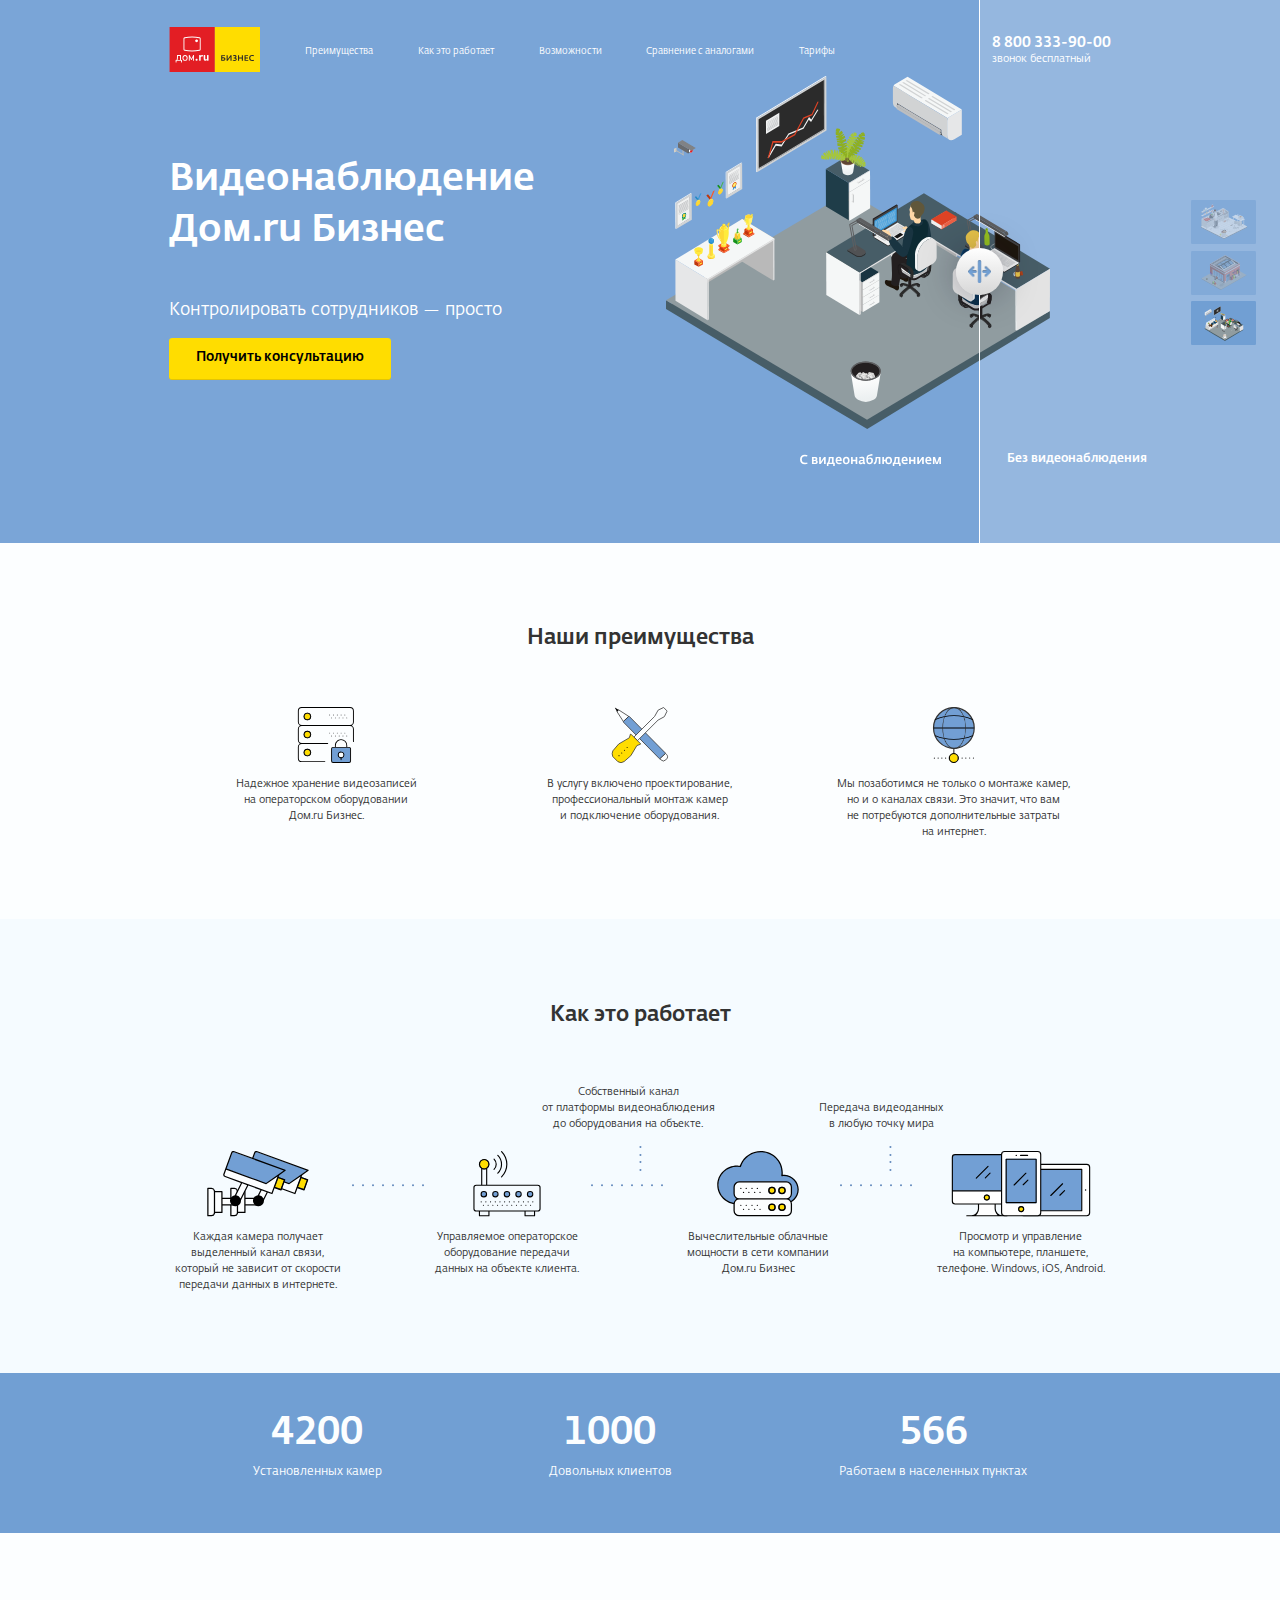
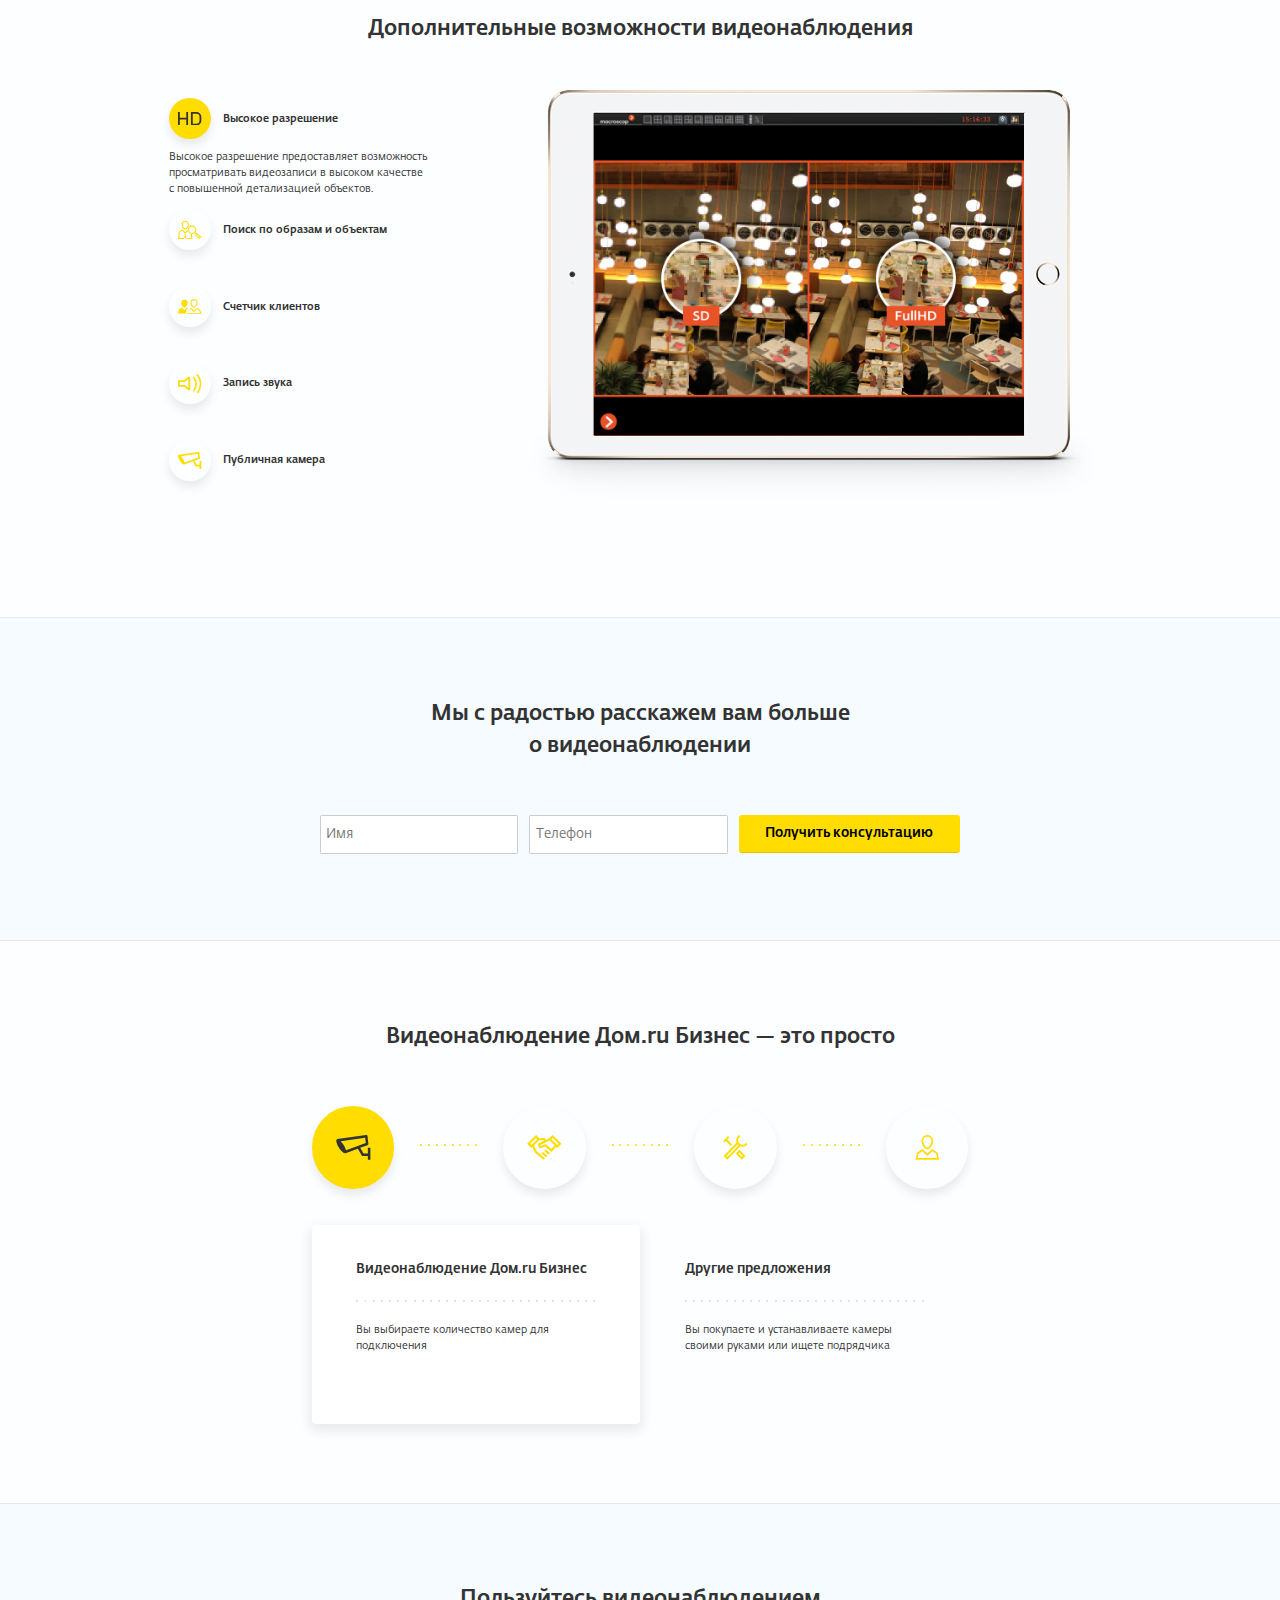
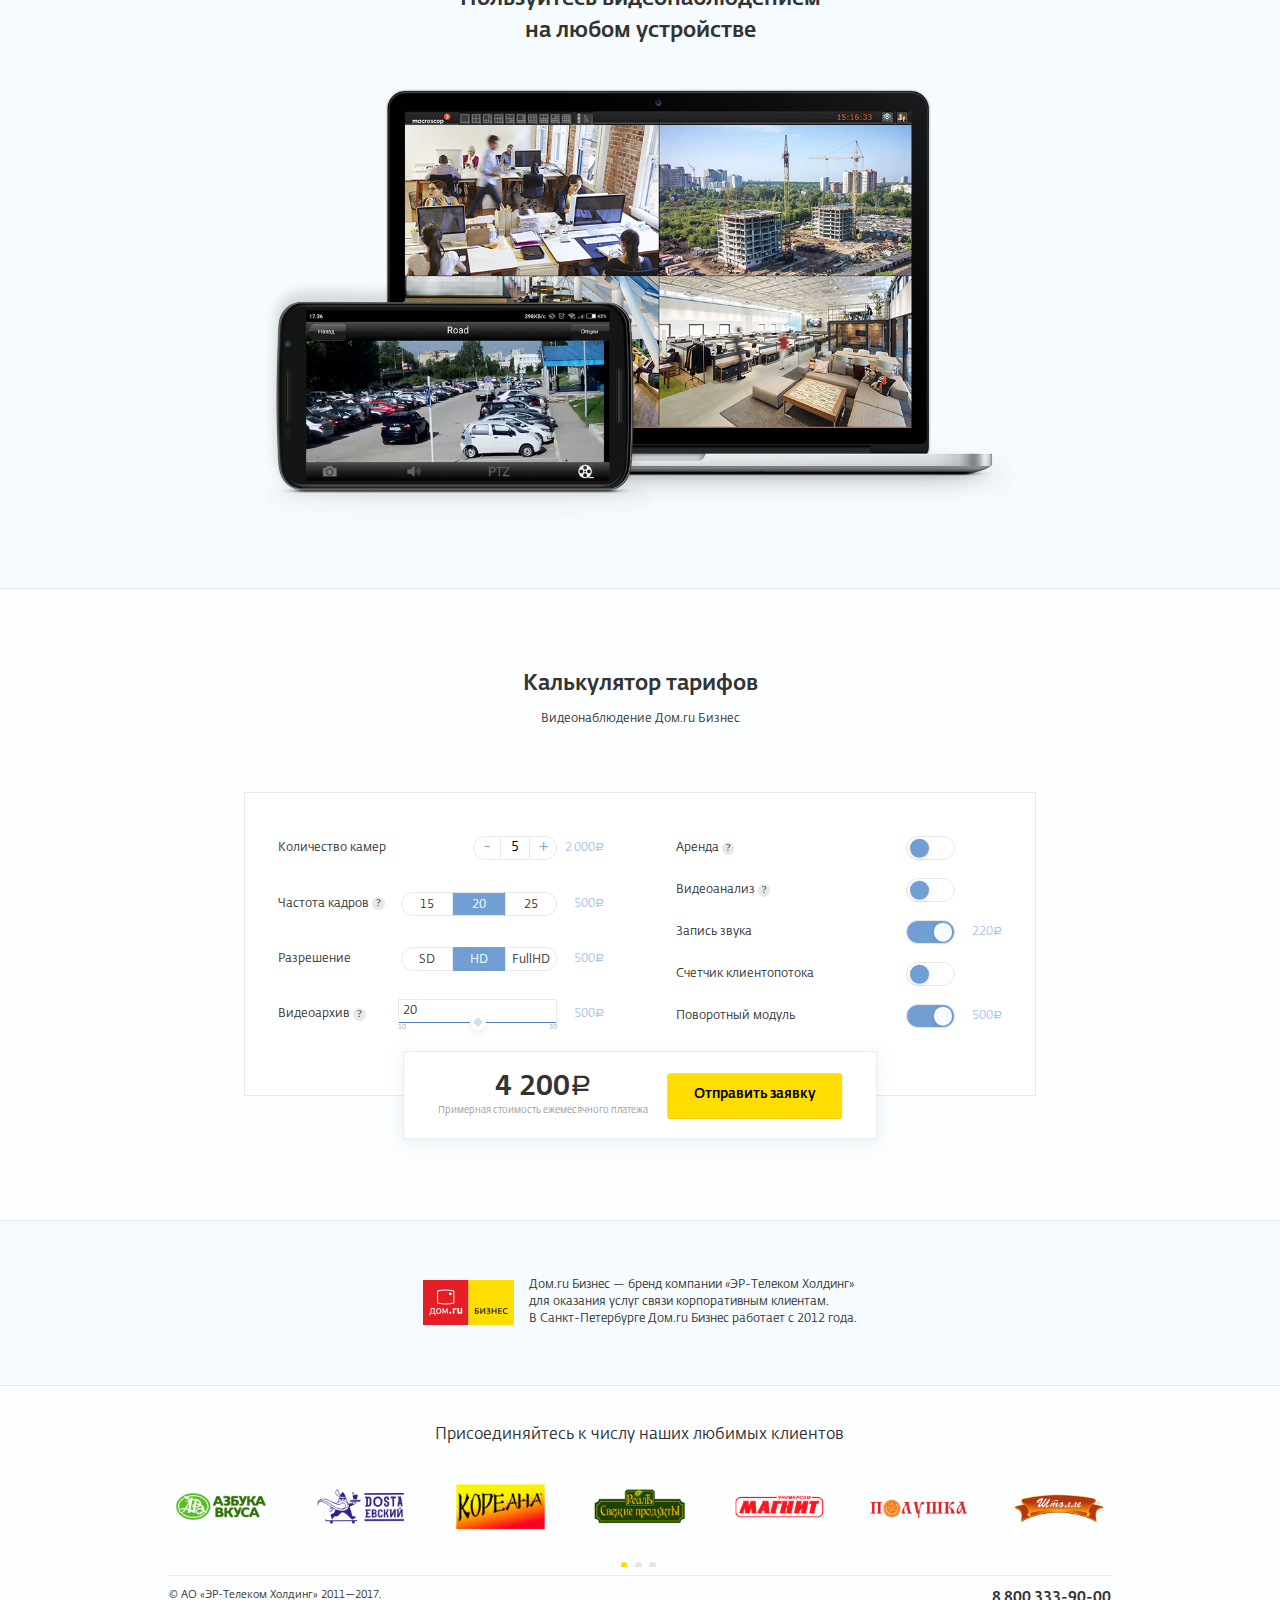
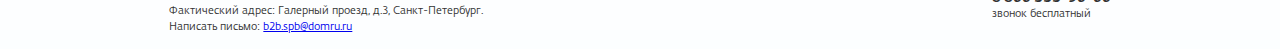
==== commit c81b2a3b: "animated tabs" ====
--- a/index.html
+++ b/index.html
@@ -76,14 +76,15 @@
 	    		</div>
 	    		<div>
 	    			<object class="globe">
+	    				<div class="meridian"></div>
 	    				<svg xmlns="http://www.w3.org/2000/svg" viewBox="0 0 378.96 510.14">
-	    					<g class="label">
-	    						<circle class="fd0" cx="187.48" cy="465.3" r="41"></circle>
-	    						<path class="grey" d="M198.7,421.65l-5.15-1.1V378h-8.33v42.54l-5.15,1.1a44.76,44.76,0,1,0,18.64,0Zm-9.2,80.16a36.43,36.43,0,1,1,36.43-36.43A36.47,36.47,0,0,1,189.5,501.8Z"></path>
-	    					</g>
+    						<circle class="fd0" cx="187.48" cy="465.3" r="41"></circle>
+    						<path class="grey" d="M198.7,421.65l-5.15-1.1V378h-8.33v42.54l-5.15,1.1a44.76,44.76,0,1,0,18.64,0Zm-9.2,80.16a36.43,36.43,0,1,1,36.43-36.43A36.47,36.47,0,0,1,189.5,501.8Z"></path>
 	    					<g class="planet">
-	    						<circle class="blue" cx="189.48" cy="190.63" r="185.33"></circle>
-	    						<path class="grey" d="M364.51,117A189.4,189.4,0,0,0,117,14.41c-96.49,40-142.53,151-102.64,247.49,28.19,68,91.3,112.7,164.69,116.71l6.16.34h0a61.24,61.24,0,0,0,8.33,0h0l6.17-.33A189.67,189.67,0,0,0,364.39,261.89h0A188,188,0,0,0,364.51,117Zm-335.17-12a180.51,180.51,0,0,1,90.75-83c2.26-1,4.46-1.79,6.13-2.37l23.88-8.43L133.23,30.2a158.91,158.91,0,0,0-20.84,29.87,236.43,236.43,0,0,0-20.23,49.84l-1.35,4.72H24.35Zm-10,146.75A181.19,181.19,0,0,1,19.49,127l1.57-4.26H88.6L87,130.54a292.46,292.46,0,0,0-6.09,58.53A261.73,261.73,0,0,0,88,248.13l1.86,8H20.94ZM131.45,361.24A180.34,180.34,0,0,1,29.22,274l-5-9.54H92.31L93.75,269c10.54,33.26,26.35,62.25,44.53,81.63L156,369.55Zm53.88,8.64L177,367.42c-28.53-8.41-55.89-43.68-73.19-94.36l-2.94-8.61h84.48Zm0-113.65H98.67l-1.25-4.91C92,230,89.13,208.5,89.13,189.18a282.81,282.81,0,0,1,6.72-61.25l1.13-5.1h88.34Zm0-141.61H99l2.62-8.44c16-51.68,44.29-87.35,75.57-95.42l8.14-2.1Zm70.37-94a181,181,0,0,1,94,84.34l5,9.54H290.18l-1.35-4.72A239.21,239.21,0,0,0,268.62,60a167.16,167.16,0,0,0-20.2-29L230.75,10.82ZM193.55,8.56l7.87,1.68c31.67,6.75,61.5,43.51,77.83,95.94l2.63,8.45H193.55Zm0,114.28h90.33l1.14,5.09a281.18,281.18,0,0,1,6.73,61.25c0,19.25-2.83,40.73-8.17,62.12l-1.23,4.93H193.55Zm0,247.11V264.45h86.34L277,273c-17.71,52.19-45.88,87.67-75.35,94.92Zm156.11-96A180.52,180.52,0,0,1,259,356.75l-.07,0-.21.09-.06,0c-2.59,1.06-5.27,2.16-8.14,3.16l-24.19,8.41,17.24-18.94C261.38,330,276.8,301.37,287,269l1.43-4.55h66.22Zm9.84-22.12-1.57,4.25H291l1.86-8a261.74,261.74,0,0,0,7.1-59.06,284.13,284.13,0,0,0-6.08-58.49l-1.66-7.85h65.71L359.5,127A178.17,178.17,0,0,1,359.5,251.86Z"></path>
+	    						<circle class="blue" cx="189.48" cy="190.63" r="185.33" stroke="#333" stroke-width="11px";"></circle>
+	    						<path class="grey" d="M360.32,119a413.68,413.68,0,0,0-170-37h-.55A413.73,413.73,0,0,0,20.1,118.59L17,111.76A421.3,421.3,0,0,1,189.73,74.55h.56a421.23,421.23,0,0,1,173.15,37.67Z"/>
+	    						<path class="grey" d="M367.44,187H5.9q-.13,4.16-.29,8.31H367.44c4.07,0,7.38-1.86,7.38-4.16S371.51,187,367.44,187Z"/>
+	    						<path class="grey" d="M190.66,299.06H187.5A447.21,447.21,0,0,1,17.08,263.7L20,256.8a439.65,439.65,0,0,0,167.54,34.75,439.3,439.3,0,0,0,172.87-34.29l2.92,6.91A447.17,447.17,0,0,1,190.66,299.06Z"/>
 	    					</g>
 	    					<path class="grey point" d="M11.54,460.46h0A5.64,5.64,0,0,0,8,461.94a4.92,4.92,0,1,0,6.87,0A5,5,0,0,0,11.54,460.46Z"></path>
 	    					<path class="grey point" d="M46,460.46h0a4.94,4.94,0,0,0-5,4.92,4.92,4.92,0,1,0,9.83,0A5,5,0,0,0,46,460.46Z"></path>
@@ -380,10 +381,12 @@
 		    				<span></span>
 		    				<span></span>
 		    			</div>
-	    				<p class="cameras">Вы выбираете количество камер для подключения</p>
-	    				<p class="contract">Заключаем договор на установку и монтаж системы видеонаблюдения и предоставляем выделенный сервер для хранения видеоданных</p>
-	    				<p class="speed">Вам не нужно думать о выборе подходящей скорости интернета. Это уже все включено в услугу</p>
-	    				<p class="questions">Все технические вопросы вы решаете в едином центре предоставления услуг Дом.ru Бизнес</p>
+	    				<div class="text">
+	    					<p class="cameras">Вы выбираете количество камер для подключения</p>
+		    				<p class="contract">Заключаем договор на установку и монтаж системы видеонаблюдения и предоставляем выделенный сервер для хранения видеоданных</p>
+		    				<p class="speed">Вам не нужно думать о выборе подходящей скорости интернета. Это уже все включено в услугу</p>
+		    				<p class="questions">Все технические вопросы вы решаете в едином центре предоставления услуг Дом.ru Бизнес</p>
+	    				</div>
 	    			</div>
 	    			<div>
 	    				<h3>Другие предложения</h3>
@@ -419,10 +422,12 @@
 		    				<span></span>
 		    				<span></span>
 		    			</div>
-	    				<p class="cameras">Вы покупаете и устанавливаете камеры своими руками или ищете подрядчика</p>
-		    			<p class="contract">Вы покупаете сервер для хранения архивов видеозаписи или арендуете облачное пространство в интернете</p>
-		    			<p class="speed">Платите за интернет для управления системой видеонаблюдения и рассчитываете подходящую скорость</p>
-		    			<p class="questions">Вам нужно решать все технические вопросы с разными поставщиками услуг и нет единой централизованной ответственности</p>
+	    				<div class="text">
+	    					<p class="cameras">Вы покупаете и устанавливаете камеры своими руками или ищете подрядчика</p>
+			    			<p class="contract">Вы покупаете сервер для хранения архивов видеозаписи или арендуете облачное пространство в интернете</p>
+			    			<p class="speed">Платите за интернет для управления системой видеонаблюдения и рассчитываете подходящую скорость</p>
+			    			<p class="questions">Вам нужно решать все технические вопросы с разными поставщиками услуг и нет единой централизованной ответственности</p>
+	    				</div>
 	    			</div>
 	    		</div>
 	    	</div>
--- a/style.css
+++ b/style.css
@@ -60,6 +60,22 @@
 .dark {fill: #333}
 .blue {fill: #729fd4}
 .fcfeff {fill: #fcfeff}
+
+@keyframes shake {
+  8%,41% {transform: translate(-10px)}
+  25%,58% {transform: translate(10px)}
+  75% {transform: translate(-5px)}
+  92% {transform: translate(5px)}
+  0%,100% {transform: translate(0)}
+}
+
+@keyframes shake-reverse {
+  8%,41% {transform: translate(10px)}
+  25%,58% {transform: translate(-10px)}
+  75% {transform: translate(5px)}
+  92% {transform: translate(-5px)}
+  0%,100% {transform: translate(0)}
+}
 
 div.modal {
   width: 100vw;
@@ -206,11 +222,13 @@
   width: 3.646vw;
   height: 3.646vw;
   border-radius: 50%;
-  transform: translate(-50%, -50%);
+  margin: -1.823vw 0 0 -1.823vw;
   cursor: pointer;
   background: linear-gradient(0deg, rgb(215,215,215) 0%, rgb(255,255,255) 100%);
   box-shadow: 0 0 35px 0 rgba(16,14,33,.35), inset 0px -1px 0px 0px rgba(255,255,255,.004);
 }
+
+.stop {animation: shake .8s linear}
 
 .separator div {
   width: 100%;
@@ -248,6 +266,8 @@
   top: 16vw;
   left: 4vw;
 }
+
+.separator.stop::before {animation: shake-reverse .8s linear}
 
 #with-out .wrapper {
   position: relative;
@@ -306,25 +326,25 @@
 }
 
 #office:checked ~ .with {
-  background: url(img/with-office.svg) no-repeat 52vw 40% / 31vw,
+  background: url(img/with-office.svg) no-repeat 52vw 40% / 30vw,
               url(img/with.svg) no-repeat 62.5vw 85.5% / 11vw;
 }
 
-#office:checked ~ .without {background: #95b7df url(img/without-office.svg) no-repeat 52vw 40% / 31vw}
+#office:checked ~ .without {background: #95b7df url(img/without-office.svg) no-repeat 52vw 40% / 30vw}
 
 #street:checked ~ .with {
-  background: url(img/with-street.svg) no-repeat 52vw 40% / 31vw,
+  background: url(img/with-street.svg) no-repeat 52vw 40% / 30vw,
               url(img/with.svg) no-repeat 62.5vw 85.5% / 11vw;
 }
 
-#street:checked ~ .without {background: #95b7df url(img/without-street.svg) no-repeat 52vw 40% / 31vw}
+#street:checked ~ .without {background: #95b7df url(img/without-street.svg) no-repeat 52vw 40% / 30vw}
 
 #kitchen:checked ~ .with {
-  background: url(img/with-kitchen.svg) no-repeat 52vw 53% / 31vw,
+  background: url(img/with-kitchen.svg) no-repeat 52vw 53% / 30vw,
               url(img/with.svg) no-repeat 62.5vw 85.5% / 11vw;
 }
 
-#kitchen:checked ~ .without {background: #95b7df url(img/without-kitchen.svg) no-repeat 52vw 53% / 31vw}
+#kitchen:checked ~ .without {background: #95b7df url(img/without-kitchen.svg) no-repeat 52vw 53% / 30vw}
 
 section:nth-of-type(n+2) {padding: 6.198vw 0}
 
@@ -345,14 +365,6 @@
 #advantages object {
   height: 4.375vw;
   margin: 0 auto 1vw auto;
-}
-
-@keyframes lock {
-  8%,41% {transform: translate(-10px)}
-  25%,58% {transform: translate(10px)}
-  75% {transform: translate(-5px)}
-  92% {transform: translate(5px)}
-  0%,100% {transform: translate(0)}
 }
 
 @keyframes light-one-fd0 {
@@ -391,7 +403,7 @@
   90% {fill: #fff}
 }
 
-.storage:hover .lock {animation: lock .8s}
+.storage:hover .lock {animation: shake .8s linear}
 .storage:hover .light-one {animation: light-one-fd0 1.5s}
 .storage:hover .light-two {animation: light-two-fd0 1.5s}
 .storage:hover .light-three {animation: light-three-fd0 1.5s}
@@ -414,20 +426,7 @@
 .tools:hover .screwdriver {animation: screwdriver .6s ease-in-out}
 .tools:hover .pen {animation: pen .6s ease-in-out}
 
-.label {
-  transform-origin: 50% 100%;
-}
-
-@keyframes globe-label {
-  30% {transform: scale(-1, 1)}
-  100% {transform: scale(-1, 1)}
-}
-
-.planet {
-  transform-origin: 50% 50%;
-  -moz-transform-origin: 50% 37%;
-  -webkit-transform-origin: 50% 37%;;
-}
+.globe {position: relative}
 
 @keyframes planet {
   15% {transform: rotate(0deg)}
@@ -442,16 +441,31 @@
   30% {fill: #333}
 }
 
-.globe:hover .point:first-of-type {animation: data-point 1s .125s linear}
-.globe:hover .point:nth-of-type(2) {animation: data-point 1s .25s linear}
-.globe:hover .point:nth-of-type(3) {animation: data-point 1s .375s linear}
-.globe:hover .point:nth-of-type(4) {animation: data-point 1s .5s linear}
-.globe:hover .point:nth-of-type(5) {animation: data-point 1s .625s linear}
-.globe:hover .point:nth-of-type(6) {animation: data-point 1s .75s linear}
-.globe:hover .point:nth-of-type(7) {animation: data-point 1s .875s linear}
-.globe:hover .point:last-of-type {animation: data-point 1s 1s linear}
-.globe:hover .label {animation: globe-label .6s .5s linear}
-/*.globe:hover .planet {animation: planet 1.5s linear}*/
+.globe:hover .point:first-of-type {animation: data-point 1s .125s linear infinite}
+.globe:hover .point:nth-of-type(2) {animation: data-point 1s .25s linear infinite}
+.globe:hover .point:nth-of-type(3) {animation: data-point 1s .375s linear infinite}
+.globe:hover .point:nth-of-type(4) {animation: data-point 1s .5s linear infinite}
+.globe:hover .point:nth-of-type(5) {animation: data-point 1s .625s linear infinite}
+.globe:hover .point:nth-of-type(6) {animation: data-point 1s .75s linear infinite}
+.globe:hover .point:nth-of-type(7) {animation: data-point 1s .875s linear infinite}
+.globe:hover .point:last-of-type {animation: data-point 1s 1s linear infinite}
+
+@keyframes spin415 {
+  100% {transform: translate(-50%) rotateY(415deg)}
+}
+
+.meridian {
+  width: 3.17vw;
+  height: 3.3vw;
+  position: absolute;
+  top: 0;
+  left: 50%;
+  border: .11vw solid #333;
+  border-radius: 50%;
+  transform: translate(-50%) rotateY(55deg)
+}
+
+.globe:hover .meridian {animation: spin415 2s linear infinite}
 
 @keyframes record {
   30% {fill: #E31E24}
@@ -538,14 +552,14 @@
 
 @keyframes iMac {
   5% {transform: translate(0)}
-  30% {transform: translate(-10vw)}
-  85% {transform: translate(-10vw)}
+  30% {transform: translate(-5vw)}
+  85% {transform: translate(-5vw)}
 }
 
 @keyframes iPad {
   5% {transform: translate(0)}
-  30% {transform: translate(10vw)}
-  85% {transform: translate(10vw)}
+  30% {transform: translate(5vw)}
+  85% {transform: translate(5vw)}
 }
 
 .devices:hover .iMac {animation: iMac 1.4s}
@@ -571,15 +585,7 @@
 }
 
 @keyframes horizontal {
-  10% {background: #638abd}
-  20% {background: #fcfeff}
-  30% {background: #638abd}
-}
-
-@keyframes vertical {
-  10% {background: #638abd}
-  30% {background: #fcfeff}
-  50% {background: #638abd}
+  50% {transform: scale(1.9)}
 }
 
 #how-it-works .points.horizontal span:first-child {animation: horizontal 1s .125s infinite linear}
@@ -646,7 +652,7 @@
   margin: 1.25vw 0 0 0;
 }
 
-#opportunities {transition: .1s ease-in-out}
+#opportunities {transition: .4s ease-in-out}
 
 #opportunities .indicators {display: inline-block}
 
@@ -656,12 +662,14 @@
   font: .83vw/1.25vw fedra pro medium tf;
 }
 
-#opportunities label:nth-of-type(n+2) {margin: 2.344vw 0 0 0}
+#opportunities label:nth-of-type(n+2) {margin: 2vw 0 0 0}
 
 #opportunities p {
-  display: none;
+  height: 0;
+  opacity: 0;
   margin: .781vw 0 0 0;
   font: .83vw/1.25vw fedra pro book tf;
+  transition: .4s ease-in-out;
 }
 
 #image-search:checked ~ #opportunities label[for='image-search'] div,
@@ -700,6 +708,7 @@
   align-items: center;
   border-radius: 50%;
   box-shadow: 0px 6px 10px 0px rgba(51,51,51,.1);
+  transition: .4s ease-in-out;
 }
 
 #opportunities label div {
@@ -740,7 +749,8 @@
 #sound-record:checked ~ #opportunities label[for='sound-record'] + p,
 #public-cam:checked ~ #opportunities label[for='public-cam'] + p,
 #fullhd:checked ~ #opportunities label[for='fullhd'] + p {
-  display: block;
+  height: 2.656vw;
+  opacity: 1;
 }
 
 .tell-more {
@@ -816,16 +826,20 @@
 
 #compare .description .points.horizontal span {background: #dadada}
 
+#compare .text {position: relative}
+
 #compare .description p {
   font: .83vw/1.25vw "fedra pro book tf";
-  display: none;
+  opacity: 0;
+  transition: .4s ease-in-out;
+  position: absolute;
 }
 
 #cameras:checked ~ .description .cameras,
 #contract:checked ~ .description .contract,
 #speed:checked ~ .description .speed,
 #questions:checked ~ .description .questions {
-  display: block;
+  opacity: 1;
 }
 
 #application {
@@ -994,7 +1008,6 @@
   background: #e9e9e9;
   position: relative;
   z-index: 1;
-  cursor: help;
   font: .83vw/1vw Roboto;
   text-align: center;
 }
@@ -1034,7 +1047,7 @@
   display: none;
   position: absolute;
   bottom: 1vw;
-  left: 1vw;
+  right: 1vw;
   width: 16.69vw;
   background-color: #fff;
   border: 3px solid #ffdd00;
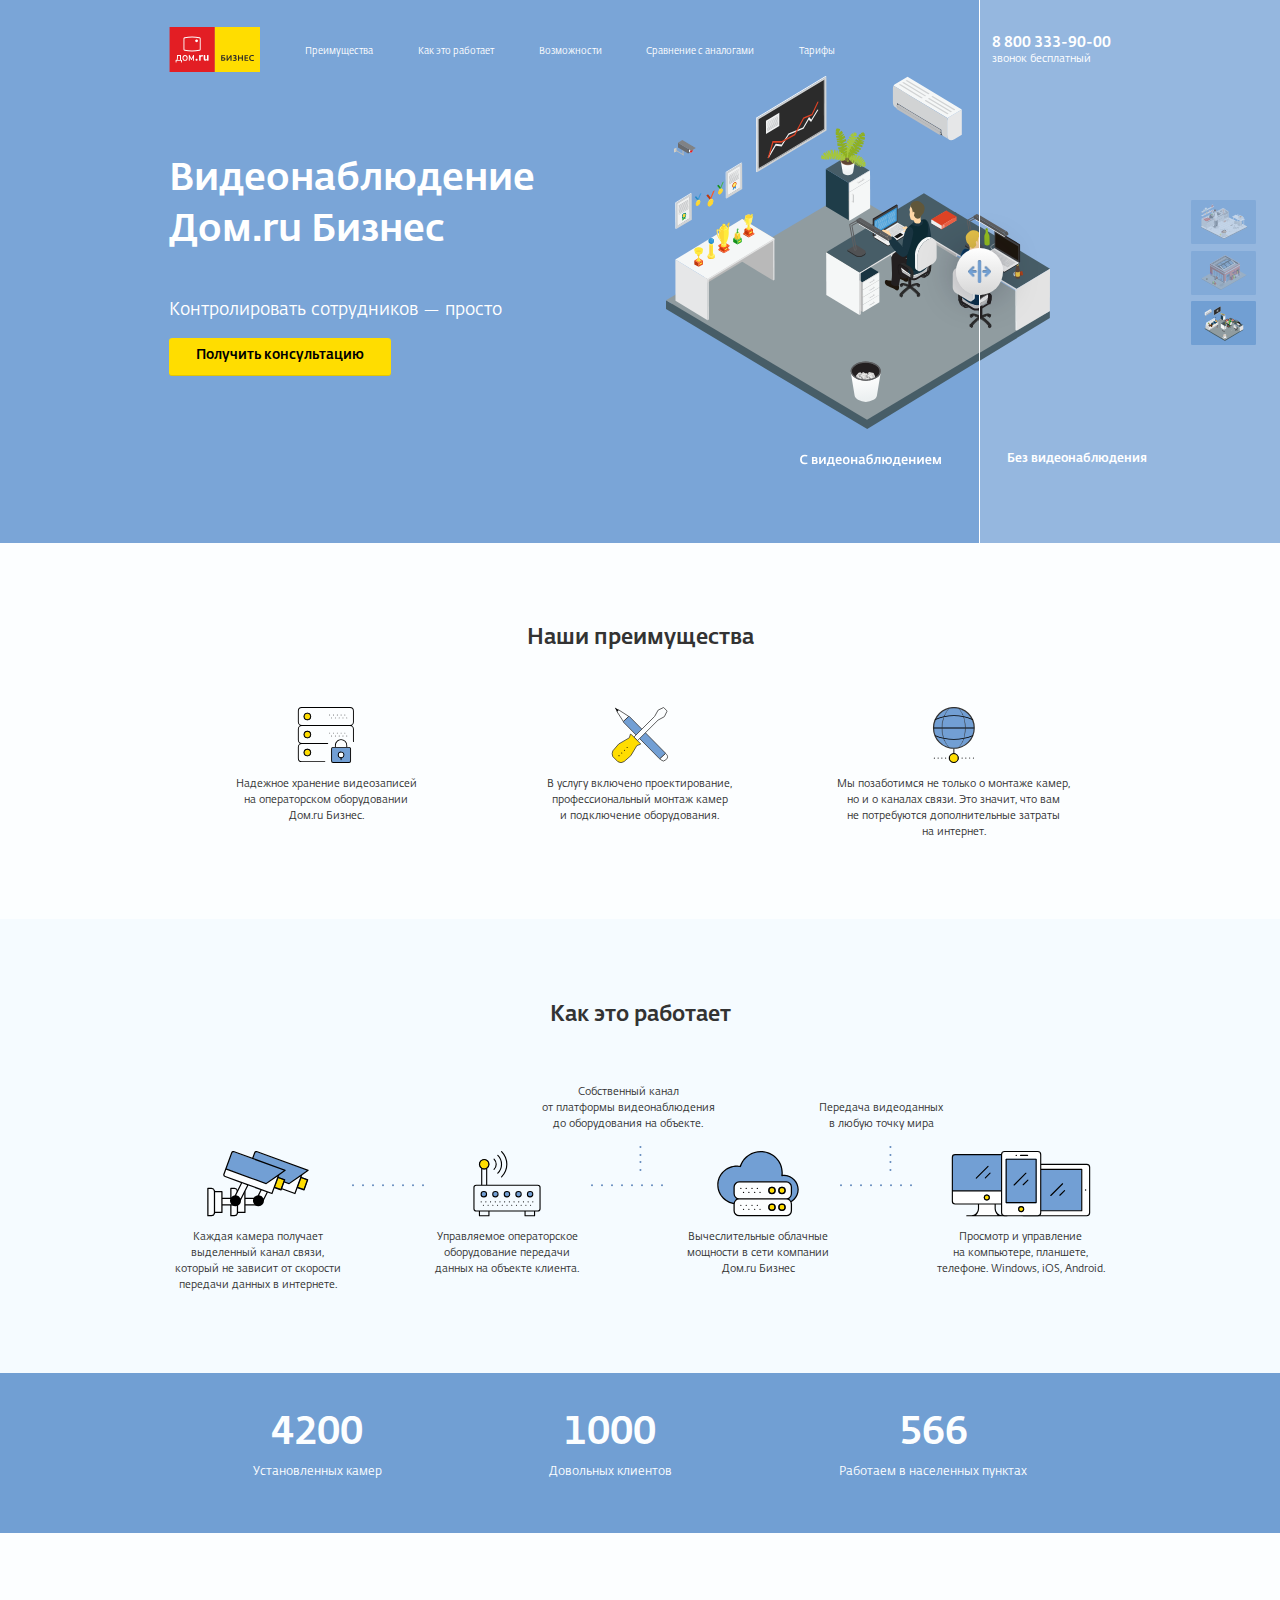
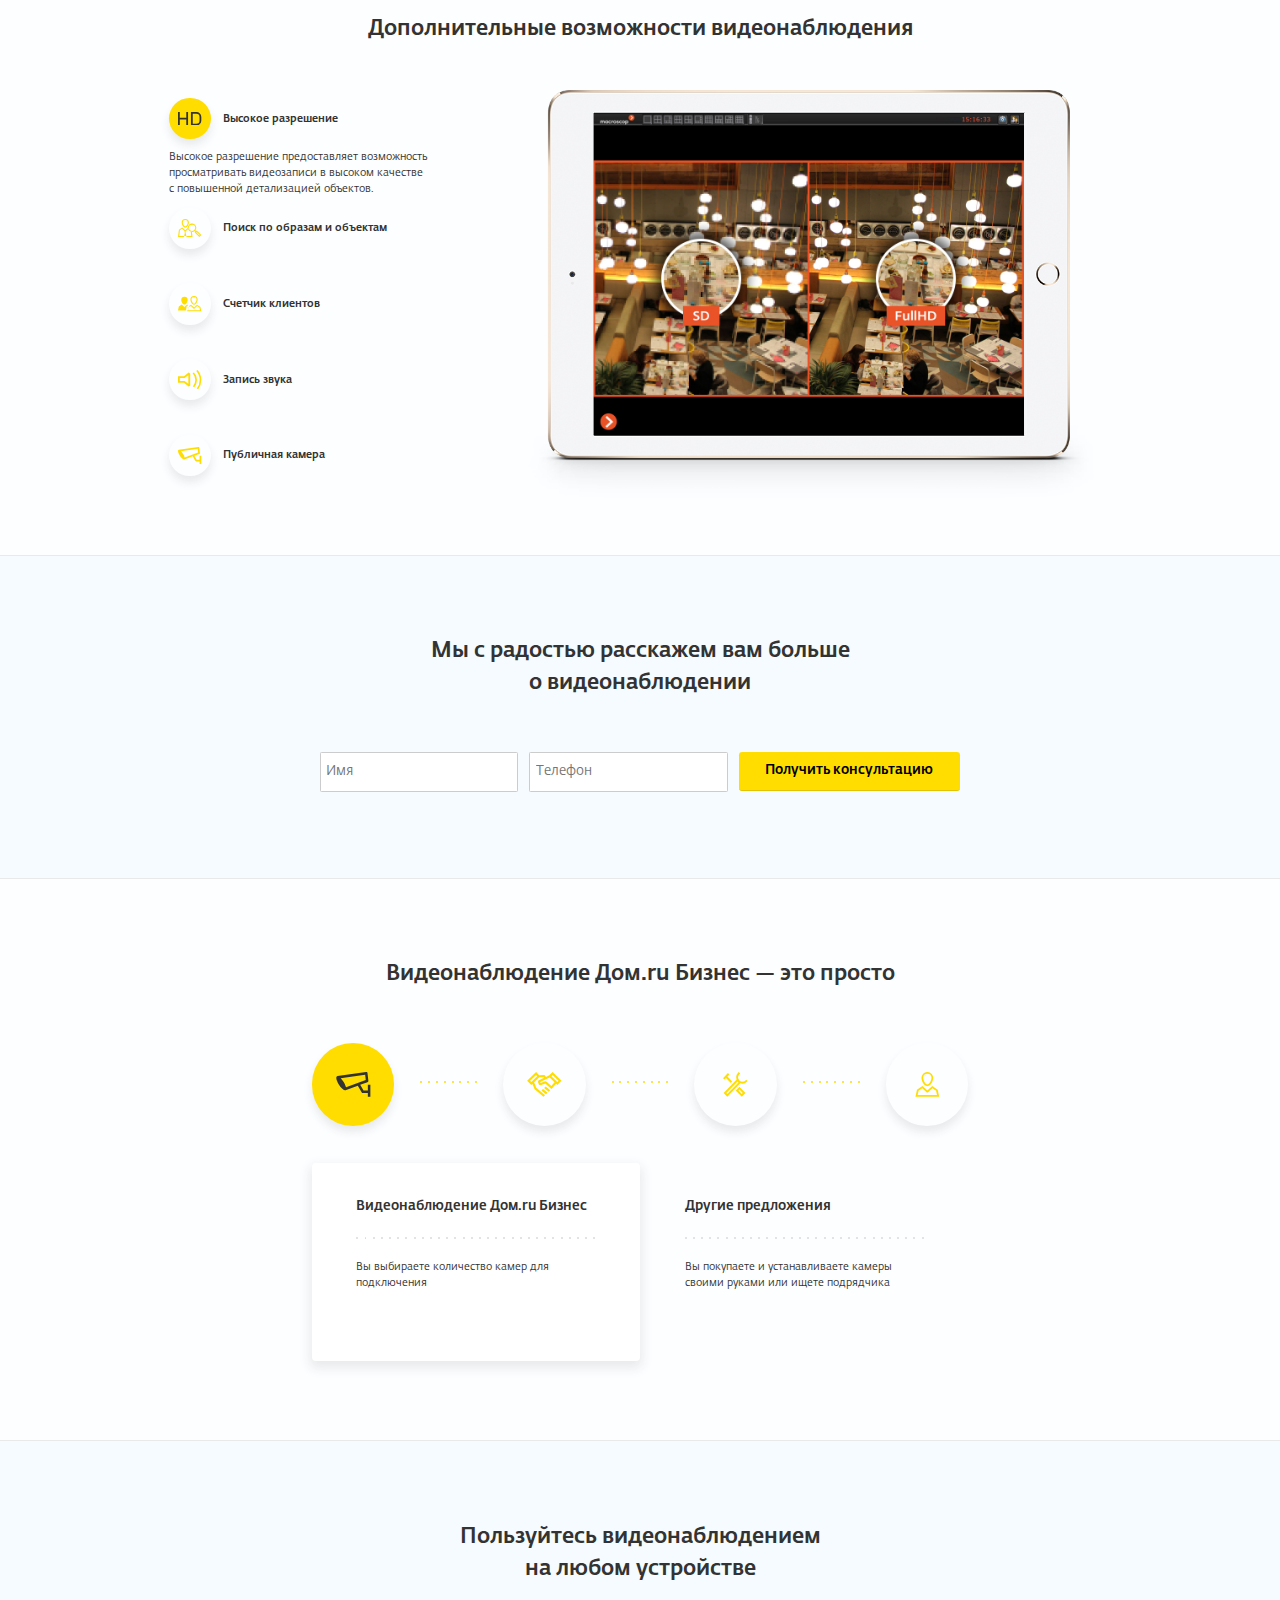
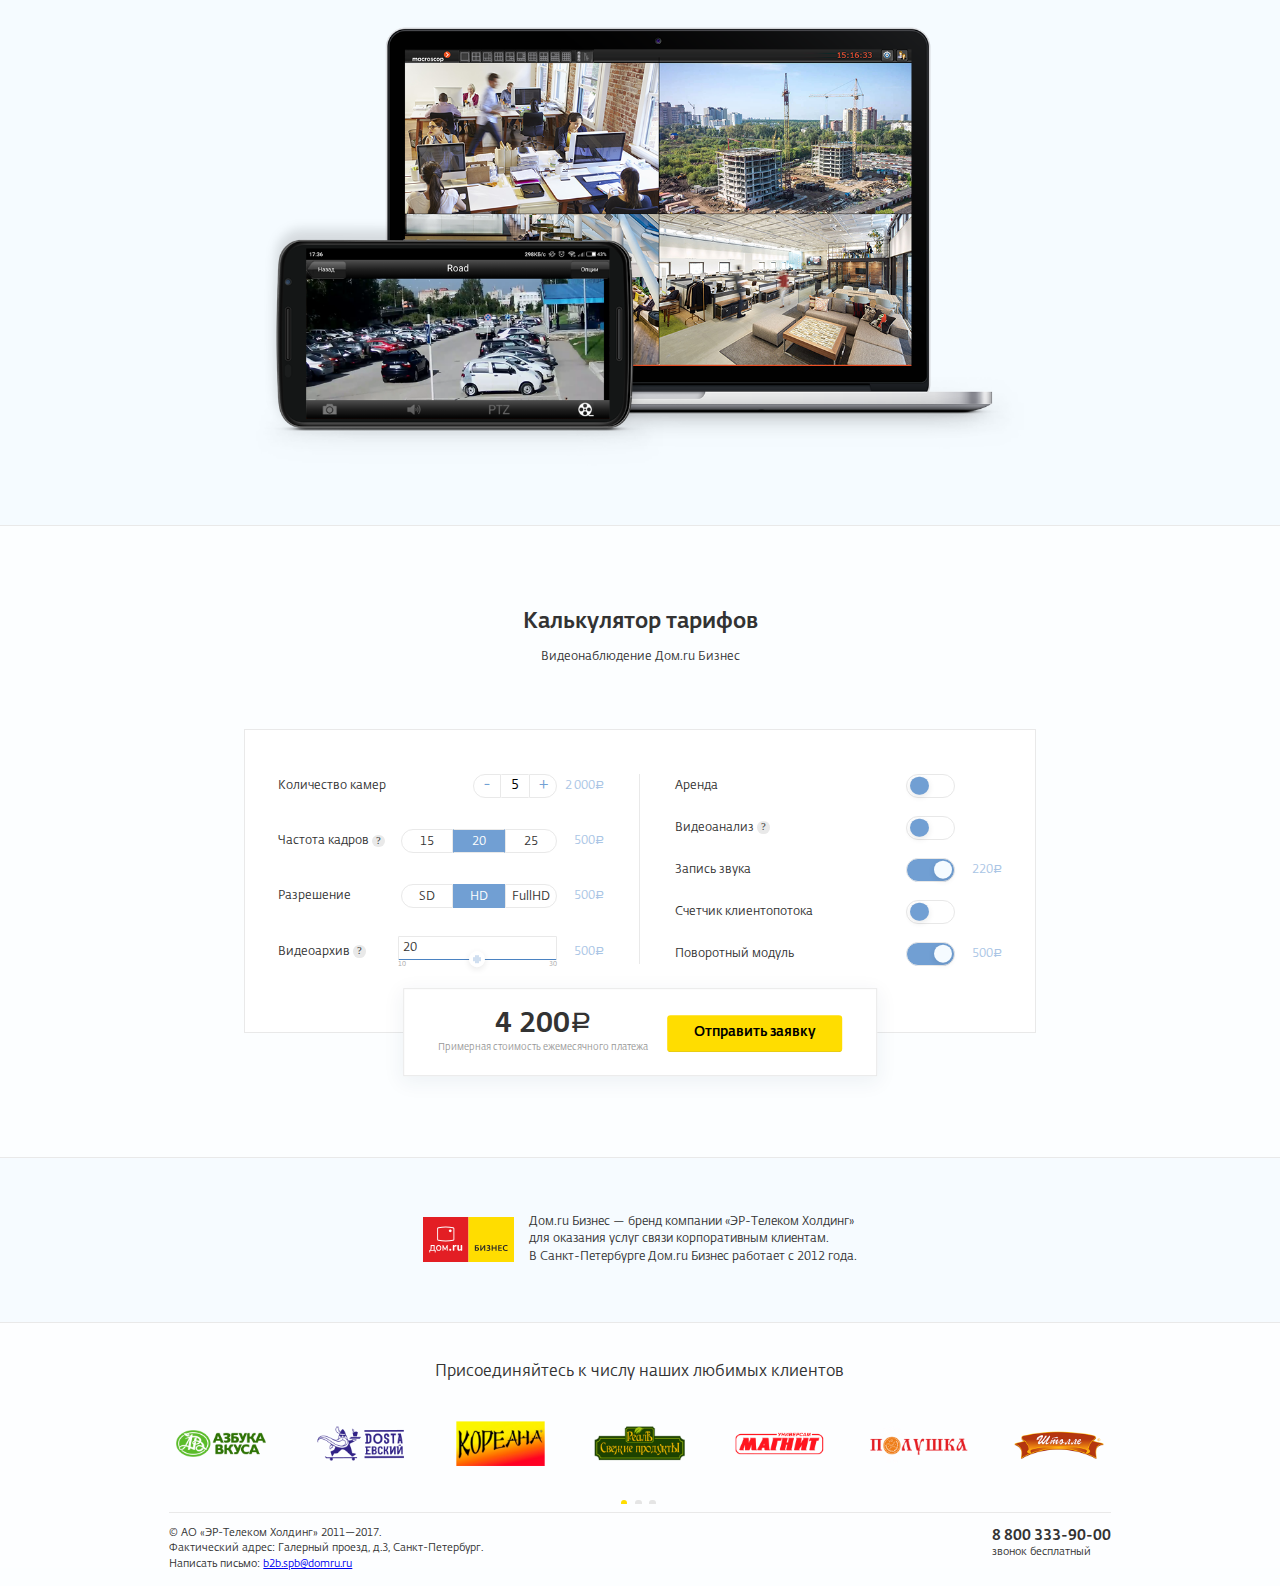
==== commit 911e6054: "planet perfect" ====
--- a/index.html
+++ b/index.html
@@ -76,7 +76,11 @@
 	    		</div>
 	    		<div>
 	    			<object class="globe">
-	    				<div class="meridian"></div>
+	    				<div class="meridian one"></div>
+	    				<div class="meridian two"></div>
+	    				<div class="meridian three"></div>
+	    				<div class="meridian four"></div>
+	    				<div class="meridian five"></div>
 	    				<svg xmlns="http://www.w3.org/2000/svg" viewBox="0 0 378.96 510.14">
     						<circle class="fd0" cx="187.48" cy="465.3" r="41"></circle>
     						<path class="grey" d="M198.7,421.65l-5.15-1.1V378h-8.33v42.54l-5.15,1.1a44.76,44.76,0,1,0,18.64,0Zm-9.2,80.16a36.43,36.43,0,1,1,36.43-36.43A36.47,36.47,0,0,1,189.5,501.8Z"></path>
@@ -451,9 +455,7 @@
 	    			<div class="line fps">
 	    				<span>Частота кадров</span>
 	    				<div class="help">
-							<div class="tooltip">
-								Дает возможность выбора разных схем приема звонков в зависимости от времени суток, дня недели, а также графика работы сотрудников.
-							</div>
+							<div class="tooltip">Количество сменяемых кадров за единицу времени</div>
 						</div>
     					<input type="radio" name="fps" id="fps15" hidden>
     					<input type="radio" name="fps" id="fps20" hidden checked>
@@ -480,9 +482,7 @@
 	    			<div class="line archive">
 	    				<span>Видеоархив</span>
 	    				<div class="help">
-							<div class="tooltip">
-								Дает возможность выбора разных схем приема звонков в зависимости от времени суток, дня недели, а также графика работы сотрудников.
-							</div>
+							<div class="tooltip">Количество дней хранения видеозаписей</div>
 						</div>
 	    				<div class="range">
 	    					<span class="current">20</span>
@@ -496,20 +496,13 @@
 	    		<div>
 	    			<div class="line rent">
 	    				<span>Аренда</span>
-	    				<div class="help">
-							<div class="tooltip">
-								Дает возможность выбора разных схем приема звонков в зависимости от времени суток, дня недели, а также графика работы сотрудников.
-							</div>
-						</div>
     					<input type="checkbox" id="rent" hidden>
     					<label for="rent"></label>
 	    			</div>
 	    			<div class="line analysis">
 	    				<span>Видеоанализ</span>
 	    				<div class="help">
-							<div class="tooltip">
-								Дает возможность выбора разных схем приема звонков в зависимости от времени суток, дня недели, а также графика работы сотрудников.
-							</div>
+							<div class="tooltip">Индексация архива и поиск по образам</div>
 						</div>
     					<input type="checkbox" id="analysis" hidden>
     					<label for="analysis"></label>
--- a/style.css
+++ b/style.css
@@ -228,7 +228,8 @@
   box-shadow: 0 0 35px 0 rgba(16,14,33,.35), inset 0px -1px 0px 0px rgba(255,255,255,.004);
 }
 
-.stop {animation: shake .8s linear}
+.stop,
+.stop ~ .separator {animation: shake .8s linear}
 
 .separator div {
   width: 100%;
@@ -267,7 +268,7 @@
   left: 4vw;
 }
 
-.separator.stop::before {animation: shake-reverse .8s linear}
+.stop ~ .separator::before {animation: shake-reverse .8s linear}
 
 #with-out .wrapper {
   position: relative;
@@ -291,7 +292,7 @@
   border-bottom: .156vw solid #e2c404 !important;
   border-radius: .26vw;
   padding: 0 2.08vw;
-  font: 1.042vw/3.176vw fedra pro medium tf;
+  font: 1.042vw/2.864vw fedra pro medium tf;
 }
 
 .yellow:hover {background: #ffea01}
@@ -368,39 +369,18 @@
 }
 
 @keyframes light-one-fd0 {
-  5% {fill: #fd0}
-  10% {fill: #fd0}
-  15% {fill: #fff}
-  20% {fill: #fff}
-  25% {fill: #fff}
-  30% {fill: #fff}
-  35% {fill: #fd0}
-  40% {fill: #fff}
-  45% {fill: #fff}
-  50% {fill: #fd0}
-  55% {fill: #fd0}
-  90% {fill: #fff}
+  5%, 10%, 35%, 50%, 55% {fill: #fd0}
+  15%, 20%, 25%, 30%, 40%, 45%, 90% {fill: #fff}
 }
 
 @keyframes light-two-fd0 {
-  0% {fill: #fff}
-  20% {fill: #fff}
-  25% {fill: #fd0}
-  65% {fill: #fd0}
-  70% {fill: #fff}
-  100% {fill: #fd0}
+  0%, 20%, 70% {fill: #fff}
+  25%, 65%, 100% {fill: #fd0}
 }
 
 @keyframes light-three-fd0 {
-  0% {fill: #fd0}
-  15% {fill: #fd0}
-  20% {fill: #fff}
-  25% {fill: #fff}
-  40% {fill: #fff}
-  55% {fill: #fff}
-  60% {fill: #fd0}
-  80% {fill: #fd0}
-  90% {fill: #fff}
+  0%, 15%, 60%, 80% {fill: #fd0}
+  20%, 25%, 40%, 55%, 90% {fill: #fff}
 }
 
 .storage:hover .lock {animation: shake .8s linear}
@@ -412,14 +392,12 @@
 .pen {transform-origin: 0% 0%}
 
 @keyframes screwdriver {
-  20% {transform: translate(0, -30%) rotate(45deg)}
-  55% {transform: translate(0, -30%) rotate(45deg)}
+  20%, 55% {transform: translate(0, -30%) rotate(45deg)}
   85% {transform: rotate(0deg)}
 }
 
 @keyframes pen {
-  45% {transform: translate(0, 30%) rotate(-45deg)}
-  70% {transform: translate(0, 30%) rotate(-45deg)}
+  45%, 70% {transform: translate(0, 30%) rotate(-45deg)}
   100% {transform: rotate(0deg)}
 }
 
@@ -430,15 +408,12 @@
 
 @keyframes planet {
   15% {transform: rotate(0deg)}
-  55% {transform: rotate(180deg)}
-  80% {transform: rotate(180deg)}
-  100% {transform: rotate(180deg)}
+  55%, 80%, 100% {transform: rotate(180deg)}
 }
 
 @keyframes data-point {
-  10% {fill: #333}
+  10%, 30% {fill: #333}
   20% {fill: #fcfeff}
-  30% {fill: #333}
 }
 
 .globe:hover .point:first-of-type {animation: data-point 1s .125s linear infinite}
@@ -450,8 +425,34 @@
 .globe:hover .point:nth-of-type(7) {animation: data-point 1s .875s linear infinite}
 .globe:hover .point:last-of-type {animation: data-point 1s 1s linear infinite}
 
-@keyframes spin415 {
-  100% {transform: translate(-50%) rotateY(415deg)}
+@keyframes meridian-one {
+  34%, 85% {opacity: 1}
+  37%, 84% {opacity: 0}
+  100% {transform: translate(-50%) rotateY(413deg)}
+}
+
+@keyframes meridian-two {
+  14%, 70% {opacity: 1}
+  17%, 69% {opacity: 0}
+  100% {transform: translate(-50%) rotateY(485deg)}
+}
+
+@keyframes meridian-three {
+  50%, 97% {opacity: 0}
+  51%, 94% {opacity: 1}
+  100% {transform: translate(-50%) rotateY(557deg)}
+}
+
+@keyframes meridian-four {
+  26%, 72% {opacity: 1}
+  23%, 75% {opacity: 0}
+  100% {transform: translate(-50%) rotateY(269deg)}
+}
+
+@keyframes meridian-five {
+  15%, 49% {opacity: 1}
+  52%, 99% {opacity: 0}
+  100% {transform: translate(-50%) rotateY(341deg)}
 }
 
 .meridian {
@@ -460,16 +461,36 @@
   position: absolute;
   top: 0;
   left: 50%;
-  border: .11vw solid #333;
   border-radius: 50%;
-  transform: translate(-50%) rotateY(55deg)
-}
-
-.globe:hover .meridian {animation: spin415 2s linear infinite}
+  border-left: .11vw solid #333;
+}
+
+.meridian.one {transform: translate(-50%) rotateY(53deg)}
+.meridian.two {transform: translate(-50%) rotateY(125deg)}
+
+.meridian.three {
+  opacity: 0;
+  transform: translate(-50%) rotateY(197deg);
+}
+
+.meridian.four {
+  opacity: 0;
+  transform: translate(-50%) rotateY(-91deg);
+}
+
+.meridian.five {
+  opacity: 0;
+  transform: translate(-50%) rotateY(-19deg);
+}
+
+.globe:hover .meridian.one {animation: meridian-one 3s linear infinite}
+.globe:hover .meridian.two {animation: meridian-two 3s linear infinite}
+.globe:hover .meridian.three {animation: meridian-three 3s linear infinite}
+.globe:hover .meridian.four {animation: meridian-four 3s linear infinite}
+.globe:hover .meridian.five {animation: meridian-five 3s linear infinite}
 
 @keyframes record {
-  30% {fill: #E31E24}
-  70% {fill: #E31E24}
+  30%, 70% {fill: #E31E24}
   100% {fill: #fcfeff}
 }
 
@@ -477,60 +498,34 @@
 .cameras:hover circle:last-of-type {animation: record 1s .1s infinite}
 
 @keyframes wave-one {
-  10% {fill: #333}
-  15% {fill: #f5fbff}
-  75% {fill: #f5fbff}
-  80% {fill: #333}
+  10%, 80% {fill: #333}
+  15%, 75% {fill: #f5fbff}
 }
 
 @keyframes wave-two {
-  25% {fill: #333}
-  30% {fill: #f5fbff}
-  85% {fill: #f5fbff}
-  90% {fill: #333}
+  25%, 90% {fill: #333}
+  30%, 85% {fill: #f5fbff}
 }
 
 @keyframes wave-three {
-  40% {fill: #333}
-  45% {fill: #f5fbff}
-  95% {fill: #f5fbff}
-  100% {fill: #333}
+  40%, 100% {fill: #333}
+  45%, 95% {fill: #f5fbff}
+  
 }
 
 @keyframes light-one-blue {
-  5% {fill: #729fd4}
-  10% {fill: #729fd4}
-  15% {fill: #fff}
-  20% {fill: #fff}
-  25% {fill: #fff}
-  30% {fill: #fff}
-  35% {fill: #729fd4}
-  40% {fill: #fff}
-  45% {fill: #fff}
-  50% {fill: #729fd4}
-  55% {fill: #729fd4}
-  90% {fill: #fff}
+  5%, 10%, 35%, 50%, 55% {fill: #729fd4}
+  15%, 20%, 25%, 30%, 40%, 45%, 90% {fill: #fff}
 }
 
 @keyframes light-two-blue {
-  0% {fill: #fff}
-  20% {fill: #fff}
-  25% {fill: #729fd4}
-  65% {fill: #729fd4}
-  70% {fill: #fff}
-  100% {fill: #729fd4}
+  0%, 20%, 70% {fill: #fff}
+  25%, 65%, 100% {fill: #729fd4}
 }
 
 @keyframes light-three-blue {
-  0% {fill: #729fd4}
-  5% {fill: #729fd4}
-  20% {fill: #fff}
-  35% {fill: #fff}
-  40% {fill: #fff}
-  55% {fill: #fff}
-  60% {fill: #729fd4}
-  80% {fill: #729fd4}
-  90% {fill: #fff}
+  0%, 5%, 60%, 80% {fill: #729fd4}
+  20%, 35%, 40%, 55%, 90% {fill: #fff}
 }
 
 .modem:hover .wave-one {animation: wave-one 1s infinite linear}
@@ -552,14 +547,12 @@
 
 @keyframes iMac {
   5% {transform: translate(0)}
-  30% {transform: translate(-5vw)}
-  85% {transform: translate(-5vw)}
+  30%, 85% {transform: translate(-5vw)}
 }
 
 @keyframes iPad {
   5% {transform: translate(0)}
-  30% {transform: translate(5vw)}
-  85% {transform: translate(5vw)}
+  30%, 85% {transform: translate(5vw)}
 }
 
 .devices:hover .iMac {animation: iMac 1.4s}
@@ -652,7 +645,10 @@
   margin: 1.25vw 0 0 0;
 }
 
-#opportunities {transition: .4s ease-in-out}
+#opportunities {
+  height: 48.542vw;
+  transition: .4s ease-in-out;
+}
 
 #opportunities .indicators {display: inline-block}
 
@@ -662,7 +658,7 @@
   font: .83vw/1.25vw fedra pro medium tf;
 }
 
-#opportunities label:nth-of-type(n+2) {margin: 2vw 0 0 0}
+#opportunities label:nth-of-type(n+2) {margin: 1.9vw 0 0 0}
 
 #opportunities p {
   height: 0;
@@ -863,6 +859,7 @@
 #tariffs .submit {
   display: flex;
   justify-content: space-around;
+  align-items: center;
   position: absolute;
   bottom: 0;
   left: 50%;
@@ -883,9 +880,17 @@
   color: #999;
 }
 
-#tariffs form > div {width: 45%}
-#tariffs form > div:first-child {float: left}
-#tariffs form > div:nth-child(2) {float: right}
+#tariffs form > div {width: 50%}
+
+#tariffs form > div:first-child {
+  float: left;
+  padding: 0 2.76vw 0 0;
+  border-right: 1px solid #e9e9e9;
+}
+#tariffs form > div:nth-child(2) {
+  float: right;
+  padding: 0 0 0 2.76vw;
+}
 
 #tariffs .line {position: relative}
 
@@ -1049,6 +1054,7 @@
   bottom: 1vw;
   right: 1vw;
   width: 16.69vw;
+  text-align: left;
   background-color: #fff;
   border: 3px solid #ffdd00;
   padding: 0.9vw;
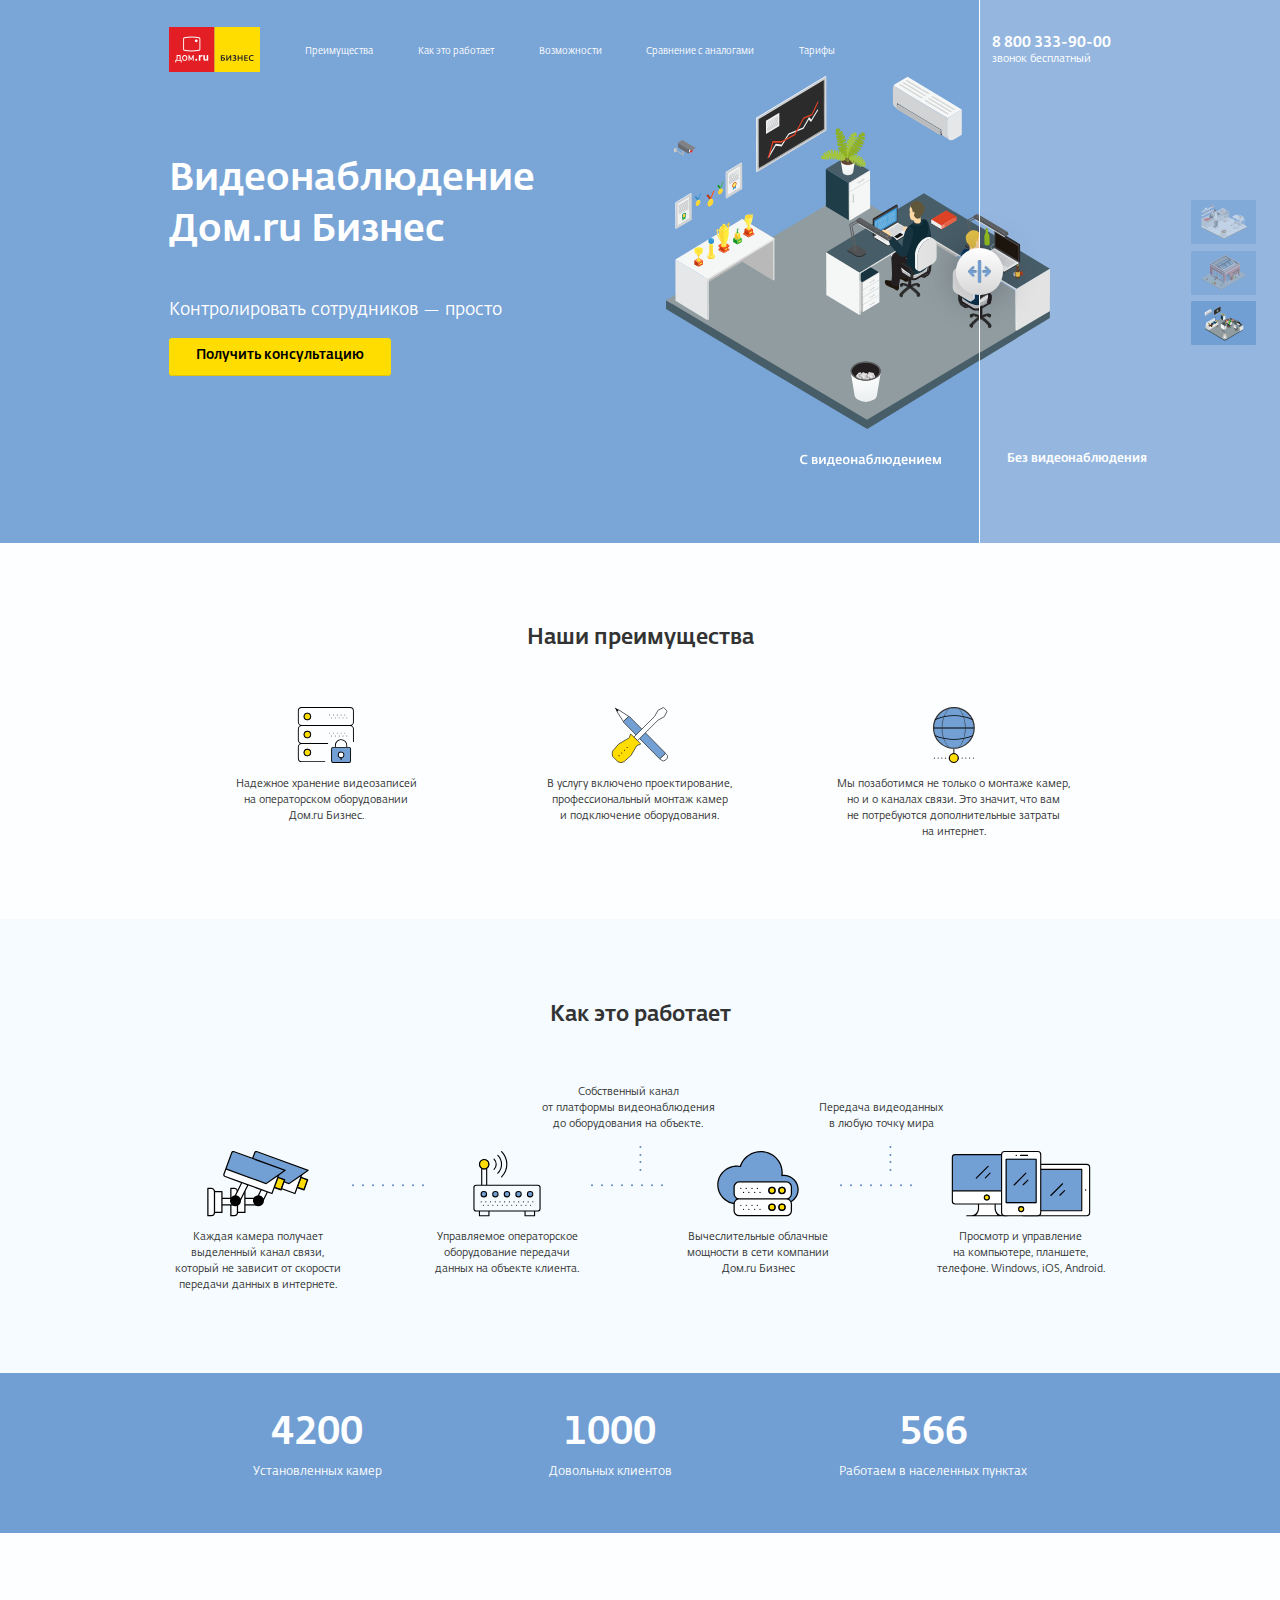
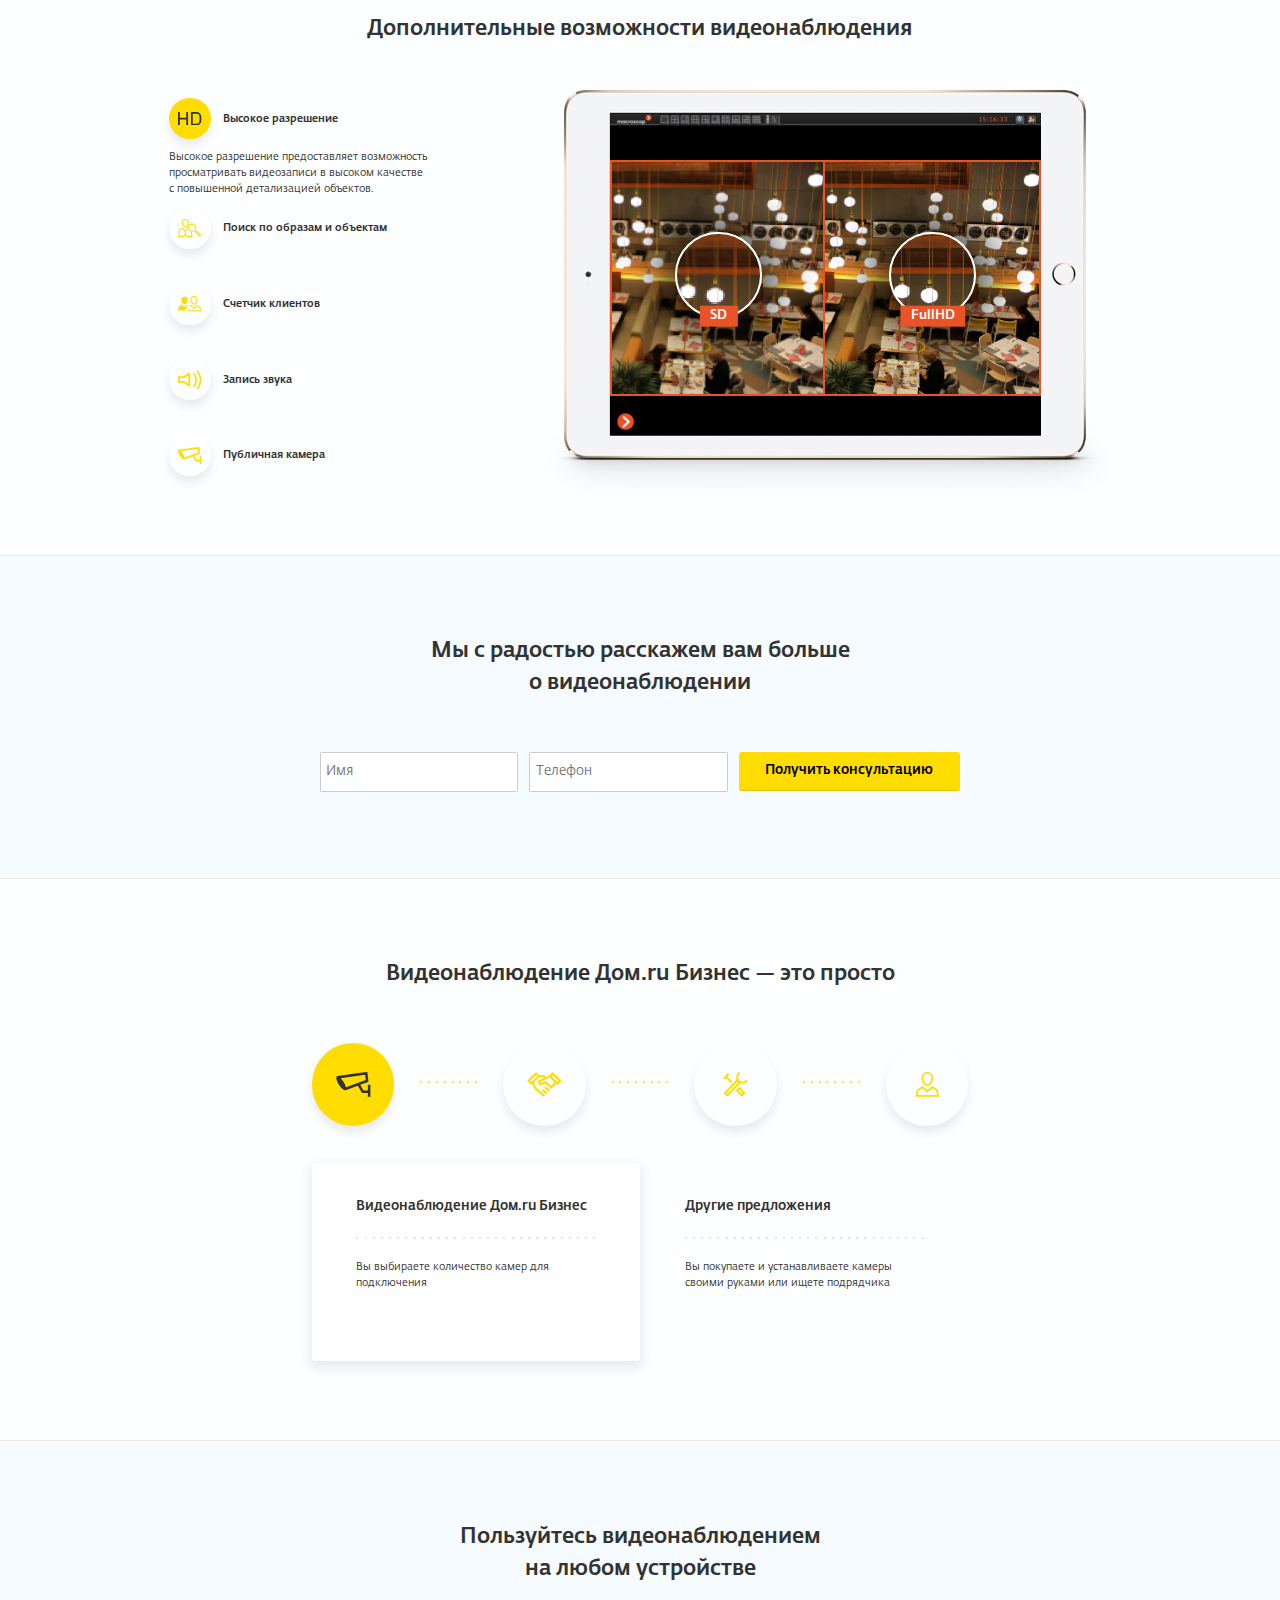
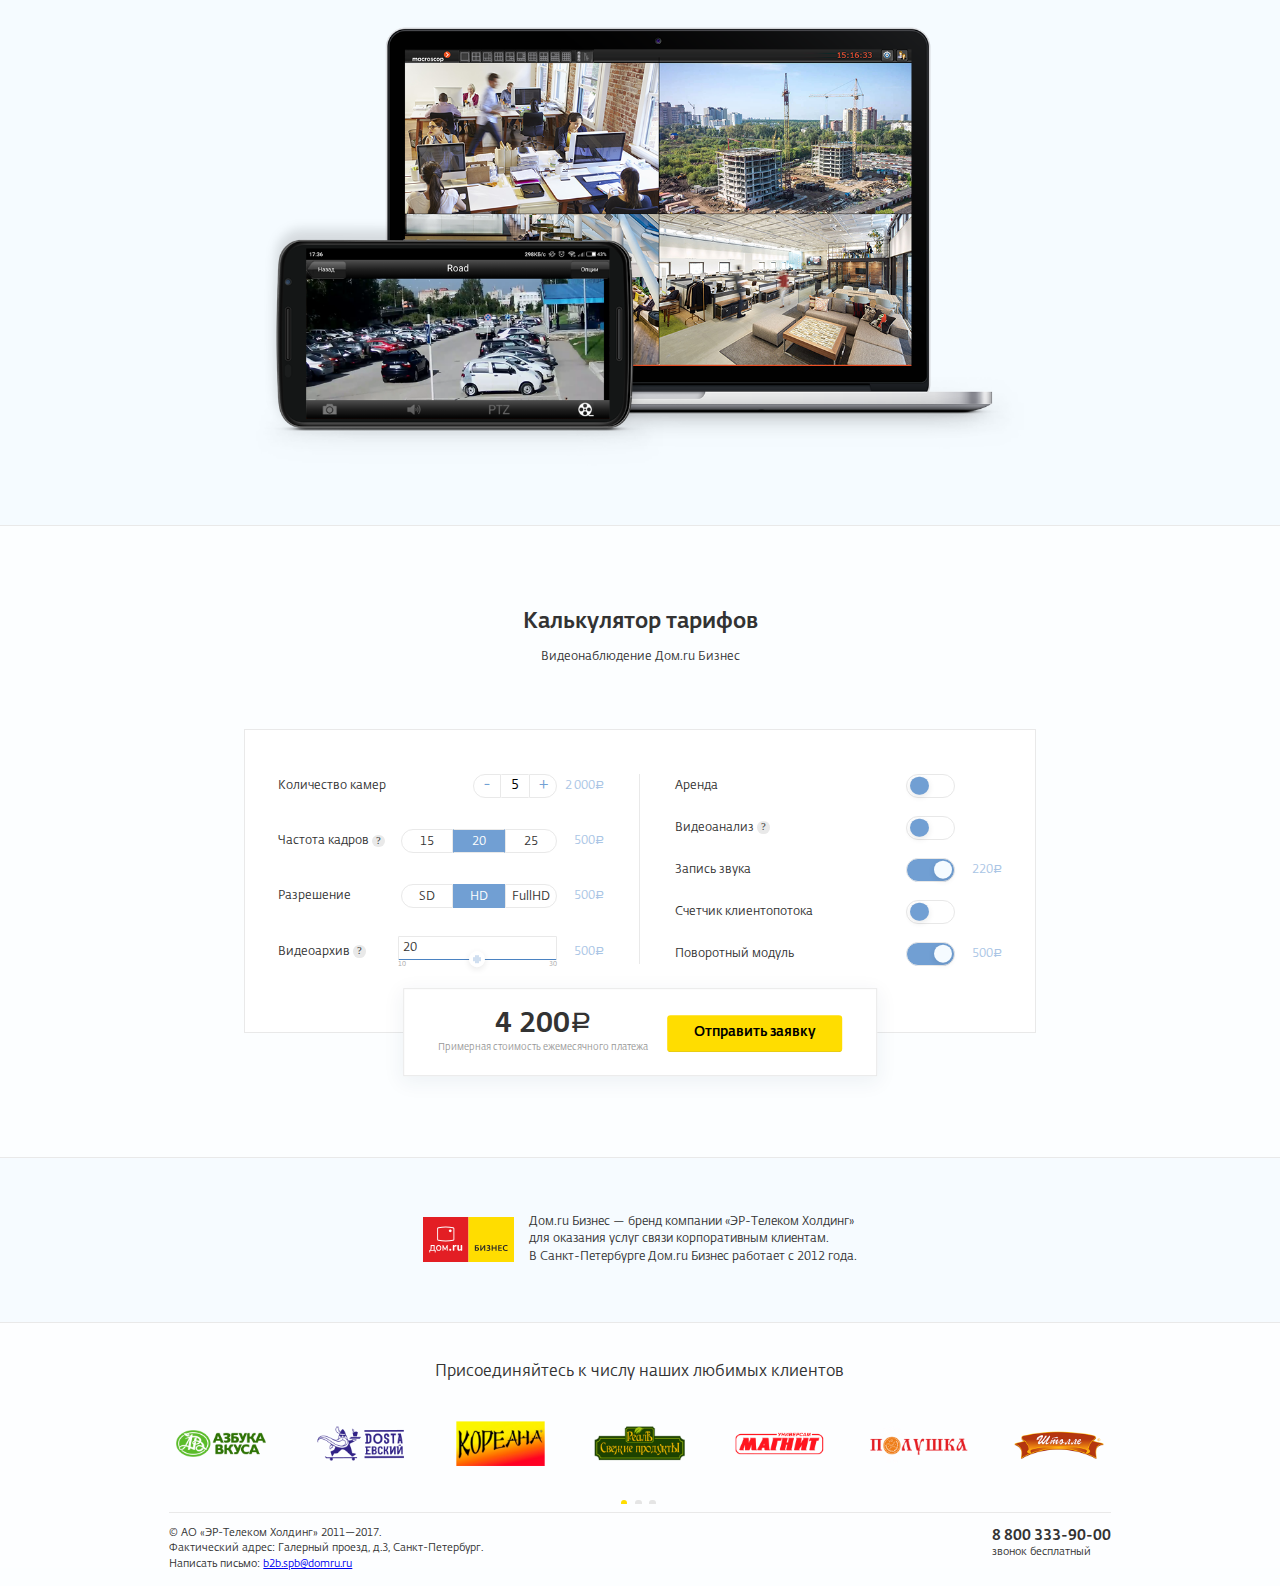
==== commit 62189a2f: "optimized animations" ====
--- a/index.html
+++ b/index.html
@@ -76,6 +76,7 @@
 	    		</div>
 	    		<div>
 	    			<object class="globe">
+	    				<div class="meridian zero"></div>
 	    				<div class="meridian one"></div>
 	    				<div class="meridian two"></div>
 	    				<div class="meridian three"></div>
@@ -235,53 +236,61 @@
 		<input type="radio" name="opportunities" id="client-counter" hidden>
 		<input type="radio" name="opportunities" id="sound-record" hidden>
 		<input type="radio" name="opportunities" id="public-cam" hidden>
-	    <section id="opportunities">
+	    <section id="opportunities" class="wrapper">
 	    	<h2>Дополнительные возможности видеонаблюдения</h2>
-	    	<div class="wrapper">
-	    		<div class="indicators">
-	    			<label for="fullhd">
-	    				<div>
-	    					<object>
-	    						<svg xmlns="http://www.w3.org/2000/svg" viewBox="0 0 30.969 18"><path d="M305.9,3560.57h-8.611v-7.66h-2.371v17.99h2.371v-7.98H305.9v7.98h2.372v-17.99H305.9v7.66Zm13.347-7.66h-7.159v17.99h7.159a6.624,6.624,0,0,0,6.642-6.59v-4.82a6.615,6.615,0,0,0-6.642-6.58m4.272,11.4a4.258,4.258,0,0,1-4.272,4.23h-4.787v-13.28h4.787a4.258,4.258,0,0,1,4.272,4.23v4.82Z" transform="translate(-294.906 -3552.91)"/></svg>
-	    					</object>
-	    				</div>
-	    				Высокое разрешение</label>
-	    			<p>Высокое разрешение  предоставляет возможность <br>просматривать видеозаписи в высоком качестве <br>с повышенной детализацией объектов.</p>
-	    			<label for="image-search">
-	    				<div>
-	    					<object>
-	    						<svg xmlns="http://www.w3.org/2000/svg" viewBox="0 0 35 27"><path d="M303.919,3051.88c3.293,0,5.393-4.96,5.393-7.56a5.392,5.392,0,0,0-10.783,0c0,2.6,2.1,7.56,5.39,7.56m0-11.29a3.762,3.762,0,0,1,3.79,3.73c0,2.2-1.872,5.98-3.79,5.98s-3.787-3.78-3.787-5.98A3.762,3.762,0,0,1,303.919,3040.59Zm-8.936,23.82,0.84-8.35,3.434-2.33,4.248,3.85h0.8l4.245-3.85,0.3,0.2a5.37,5.37,0,0,1-.25-1.62c0-.16.007-0.31,0.02-0.46l-0.209-.14-4.5,4.08-4.5-4.08-5.015,3.4L293,3065.99h21.8l-1.055-8.27a5.239,5.239,0,0,1-1.634-.35l0.707,7.04H294.983Zm9.7-3.88,1.123,5.46H302l1.123-5.46c0.261-1.27,1.3-1.27,1.562,0m-0.781-3.49a1.156,1.156,0,0,1,1.17.96,1.182,1.182,0,1,1-2.34,0A1.156,1.156,0,0,1,303.9,3057.04Zm17.227-.83-0.91.89-1.107-1.09a6.121,6.121,0,0,0,1.339-3.82,6.32,6.32,0,1,0-2.454,4.92l1.106,1.09-0.909.9,6.871,6.78,2.935-2.9Zm-11.764-4.02a4.755,4.755,0,0,1,9.509,0,4.627,4.627,0,0,1-1.172,3.07l-0.469.46A4.756,4.756,0,0,1,309.364,3052.19Zm11.06,6.91,0.486-.48,0.218-.21,4.639,4.57-0.7.7Z" transform="translate(-293 -3039)"/></svg>
-	    					</object>
-	    				</div>
-	    				Поиск по образам и oбъектам
-	    			</label>
-	    			<p>Поиск по образам и объектам позволяет найти <br>кадры в архиве, где фигурирует заданный человек <br>или предмет.</p>
-	    			<label for="client-counter">
-	    				<div>
-	    					<object>
-	    						<svg xmlns="http://www.w3.org/2000/svg" viewBox="0 0 35 23"><path d="M300.7,3162.9c2.925,0,4.79-4.48,4.79-6.82a4.79,4.79,0,1,0-9.58,0c0,2.34,1.867,6.82,4.79,6.82m5.656,1-1.673-1.15-4,3.68-4-3.68-4.456,3.07L291,3171.6h11.731l1.283-6.08Zm2.245,1.55-0.824-.57-2.322,1.61-1.077,5.11h1.353l1.043-4.89Zm6.456-2.3c3.309,0,5.42-5.07,5.42-7.72a5.419,5.419,0,1,0-10.838,0c0,2.65,2.111,7.72,5.418,7.72m0-11.53a3.815,3.815,0,0,1,3.809,3.81c0,2.24-1.882,6.1-3.809,6.1s-3.807-3.86-3.807-6.1A3.814,3.814,0,0,1,315.059,3151.62Zm9.543,14.83-5.037-3.47-4.525,4.16-4.521-4.16-5.04,3.47-1.395,6.54H326Zm-18.525,4.93,0.844-3.96,3.452-2.38,4.269,3.93h0.8l4.266-3.93,3.453,2.38,0.843,3.96H306.077Z" transform="translate(-291 -3150)"/></svg>
-	    					</object>
-	    				</div>
-	    				Счетчик клиентов</label>
-	    			<p>Дает возможность проводить аналитику рабочих <br>процессов и принимать взвешенные решения <br>для улучшения их эффективности.</p>
-	    			<label for="sound-record">
-	    				<div>
-	    					<object>
-	    						<svg xmlns="http://www.w3.org/2000/svg" viewBox="0 0 29 24.03"><path d="M296.259,3267.51H302.2l4.655-3.61v10.75l-4.655-3.61h-5.945v-3.53m-2.265-2.22v7.97h7.472l5.72,4.79,2-1.12v-15.31l-2-1.12-5.72,4.79h-7.472Zm21.565,4.54a11.983,11.983,0,0,0-3.37-8.32l1.668-1.1a13.839,13.839,0,0,1,.406,18.37l-1.768-.97a11.96,11.96,0,0,0,3.064-7.98m5.435,0a17.192,17.192,0,0,0-4.266-11.33l1.658-1.1a19.087,19.087,0,0,1,.667,24.03l-1.752-.97a17.174,17.174,0,0,0,3.693-10.63" transform="translate(-294 -3257.41)"/></svg>
-	    					</object>
-	    				</div>
-	    				Запись звука</label>
-	    			<p>Запись звука обеспечивает отслеживание <br>причин конфликтов и предупреждение <br>противоправных действий.</p>
-	    			<label for="public-cam">
-	    				<div>
-	    					<object>
-	    						<svg xmlns="http://www.w3.org/2000/svg" viewBox="0 0 33 24"><path d="M296.3,3372.02a20,20,0,0,1,2.689,3.36,17.524,17.524,0,0,1,2.445,5.4l19.094-6.98-0.584-5.2Zm28.7,6.21v11.76h-2.44v-3.59h-4.858a1.215,1.215,0,0,1-1.048-.61l-3.811-6.52-0.02-.04-11.817,4.32a1.246,1.246,0,0,1-.763.02c-1.433-.21-3.726-2.29-5.657-5.28-2.356-3.64-3.281-7.24-2.065-8.04a0.892,0.892,0,0,1,.157-0.08,1.2,1.2,0,0,1,.536-0.19l27.626-3.99a1.215,1.215,0,0,1,1.377,1.04l0,0.04h0l0.833,7.42a1.227,1.227,0,0,1-.851,1.31l-7.052,2.58,3.244,5.55h4.164v-5.7h2.44Z" transform="translate(-292 -3366)"/></svg>
-	    					</object>
-	    				</div>
-	    				Публичная камера</label>
-	    			<p>Публичная камера повышает лояльность клиентов <br>к Вашему бизнесу посредством размещения трансляции <br>с видеокамеры на сайте компании.</p>
+	    	<div class="sd-fullhd">
+	    		<div class="sd">
+	    			<img src="img/sd.jpg">
+	    			<div class="lens"></div>
+	    		</div>
+	    		<div class="fullhd">
+	    			<img src="img/fullhd.jpg">
+	    			<div class="lens"></div>
 	    		</div>
 	    	</div>
+    		<div class="indicators">
+    			<label for="fullhd">
+    				<div>
+    					<object>
+    						<svg xmlns="http://www.w3.org/2000/svg" viewBox="0 0 30.969 18"><path d="M305.9,3560.57h-8.611v-7.66h-2.371v17.99h2.371v-7.98H305.9v7.98h2.372v-17.99H305.9v7.66Zm13.347-7.66h-7.159v17.99h7.159a6.624,6.624,0,0,0,6.642-6.59v-4.82a6.615,6.615,0,0,0-6.642-6.58m4.272,11.4a4.258,4.258,0,0,1-4.272,4.23h-4.787v-13.28h4.787a4.258,4.258,0,0,1,4.272,4.23v4.82Z" transform="translate(-294.906 -3552.91)"/></svg>
+    					</object>
+    				</div>
+    				Высокое разрешение</label>
+    			<p>Высокое разрешение  предоставляет возможность <br>просматривать видеозаписи в высоком качестве <br>с повышенной детализацией объектов.</p>
+    			<label for="image-search">
+    				<div>
+    					<object>
+    						<svg xmlns="http://www.w3.org/2000/svg" viewBox="0 0 35 27"><path d="M303.919,3051.88c3.293,0,5.393-4.96,5.393-7.56a5.392,5.392,0,0,0-10.783,0c0,2.6,2.1,7.56,5.39,7.56m0-11.29a3.762,3.762,0,0,1,3.79,3.73c0,2.2-1.872,5.98-3.79,5.98s-3.787-3.78-3.787-5.98A3.762,3.762,0,0,1,303.919,3040.59Zm-8.936,23.82,0.84-8.35,3.434-2.33,4.248,3.85h0.8l4.245-3.85,0.3,0.2a5.37,5.37,0,0,1-.25-1.62c0-.16.007-0.31,0.02-0.46l-0.209-.14-4.5,4.08-4.5-4.08-5.015,3.4L293,3065.99h21.8l-1.055-8.27a5.239,5.239,0,0,1-1.634-.35l0.707,7.04H294.983Zm9.7-3.88,1.123,5.46H302l1.123-5.46c0.261-1.27,1.3-1.27,1.562,0m-0.781-3.49a1.156,1.156,0,0,1,1.17.96,1.182,1.182,0,1,1-2.34,0A1.156,1.156,0,0,1,303.9,3057.04Zm17.227-.83-0.91.89-1.107-1.09a6.121,6.121,0,0,0,1.339-3.82,6.32,6.32,0,1,0-2.454,4.92l1.106,1.09-0.909.9,6.871,6.78,2.935-2.9Zm-11.764-4.02a4.755,4.755,0,0,1,9.509,0,4.627,4.627,0,0,1-1.172,3.07l-0.469.46A4.756,4.756,0,0,1,309.364,3052.19Zm11.06,6.91,0.486-.48,0.218-.21,4.639,4.57-0.7.7Z" transform="translate(-293 -3039)"/></svg>
+    					</object>
+    				</div>
+    				Поиск по образам и oбъектам
+    			</label>
+    			<p>Поиск по образам и объектам позволяет найти <br>кадры в архиве, где фигурирует заданный человек <br>или предмет.</p>
+    			<label for="client-counter">
+    				<div>
+    					<object>
+    						<svg xmlns="http://www.w3.org/2000/svg" viewBox="0 0 35 23"><path d="M300.7,3162.9c2.925,0,4.79-4.48,4.79-6.82a4.79,4.79,0,1,0-9.58,0c0,2.34,1.867,6.82,4.79,6.82m5.656,1-1.673-1.15-4,3.68-4-3.68-4.456,3.07L291,3171.6h11.731l1.283-6.08Zm2.245,1.55-0.824-.57-2.322,1.61-1.077,5.11h1.353l1.043-4.89Zm6.456-2.3c3.309,0,5.42-5.07,5.42-7.72a5.419,5.419,0,1,0-10.838,0c0,2.65,2.111,7.72,5.418,7.72m0-11.53a3.815,3.815,0,0,1,3.809,3.81c0,2.24-1.882,6.1-3.809,6.1s-3.807-3.86-3.807-6.1A3.814,3.814,0,0,1,315.059,3151.62Zm9.543,14.83-5.037-3.47-4.525,4.16-4.521-4.16-5.04,3.47-1.395,6.54H326Zm-18.525,4.93,0.844-3.96,3.452-2.38,4.269,3.93h0.8l4.266-3.93,3.453,2.38,0.843,3.96H306.077Z" transform="translate(-291 -3150)"/></svg>
+    					</object>
+    				</div>
+    				Счетчик клиентов</label>
+    			<p>Дает возможность проводить аналитику рабочих <br>процессов и принимать взвешенные решения <br>для улучшения их эффективности.</p>
+    			<label for="sound-record">
+    				<div>
+    					<object>
+    						<svg xmlns="http://www.w3.org/2000/svg" viewBox="0 0 29 24.03"><path d="M296.259,3267.51H302.2l4.655-3.61v10.75l-4.655-3.61h-5.945v-3.53m-2.265-2.22v7.97h7.472l5.72,4.79,2-1.12v-15.31l-2-1.12-5.72,4.79h-7.472Zm21.565,4.54a11.983,11.983,0,0,0-3.37-8.32l1.668-1.1a13.839,13.839,0,0,1,.406,18.37l-1.768-.97a11.96,11.96,0,0,0,3.064-7.98m5.435,0a17.192,17.192,0,0,0-4.266-11.33l1.658-1.1a19.087,19.087,0,0,1,.667,24.03l-1.752-.97a17.174,17.174,0,0,0,3.693-10.63" transform="translate(-294 -3257.41)"/></svg>
+    					</object>
+    				</div>
+    				Запись звука</label>
+    			<p>Запись звука обеспечивает отслеживание <br>причин конфликтов и предупреждение <br>противоправных действий.</p>
+    			<label for="public-cam">
+    				<div>
+    					<object>
+    						<svg xmlns="http://www.w3.org/2000/svg" viewBox="0 0 33 24"><path d="M296.3,3372.02a20,20,0,0,1,2.689,3.36,17.524,17.524,0,0,1,2.445,5.4l19.094-6.98-0.584-5.2Zm28.7,6.21v11.76h-2.44v-3.59h-4.858a1.215,1.215,0,0,1-1.048-.61l-3.811-6.52-0.02-.04-11.817,4.32a1.246,1.246,0,0,1-.763.02c-1.433-.21-3.726-2.29-5.657-5.28-2.356-3.64-3.281-7.24-2.065-8.04a0.892,0.892,0,0,1,.157-0.08,1.2,1.2,0,0,1,.536-0.19l27.626-3.99a1.215,1.215,0,0,1,1.377,1.04l0,0.04h0l0.833,7.42a1.227,1.227,0,0,1-.851,1.31l-7.052,2.58,3.244,5.55h4.164v-5.7h2.44Z" transform="translate(-292 -3366)"/></svg>
+    					</object>
+    				</div>
+    				Публичная камера</label>
+    			<p>Публичная камера повышает лояльность клиентов <br>к Вашему бизнесу посредством размещения трансляции <br>с видеокамеры на сайте компании.</p>
+    		</div>
 	    </section>
 	    <section class="tell-more">
 	    	<h2>Мы с радостью расскажем вам больше <br>о видеонаблюдении</h2>
--- a/style.css
+++ b/style.css
@@ -149,9 +149,9 @@
 header {
   position: absolute;
   top: .88vw;
-  left: 50%;
+  right: 0;
+  left: 0;
   z-index: 3;
-  transform: translate(-50%);
   display: flex;
   justify-content: space-between;
   align-items: center;
@@ -228,8 +228,7 @@
   box-shadow: 0 0 35px 0 rgba(16,14,33,.35), inset 0px -1px 0px 0px rgba(255,255,255,.004);
 }
 
-.stop,
-.stop ~ .separator {animation: shake .8s linear}
+.stop {animation: shake .8s linear}
 
 .separator div {
   width: 100%;
@@ -268,7 +267,9 @@
   left: 4vw;
 }
 
-.stop ~ .separator::before {animation: shake-reverse .8s linear}
+.stop.separator::before,
+.stop.separator div::before,
+.stop.separator div::after {animation: shake-reverse .8s linear}
 
 #with-out .wrapper {
   position: relative;
@@ -368,37 +369,25 @@
   margin: 0 auto 1vw auto;
 }
 
-@keyframes light-one-fd0 {
-  5%, 10%, 35%, 50%, 55% {fill: #fd0}
-  15%, 20%, 25%, 30%, 40%, 45%, 90% {fill: #fff}
-}
-
-@keyframes light-two-fd0 {
-  0%, 20%, 70% {fill: #fff}
-  25%, 65%, 100% {fill: #fd0}
-}
-
-@keyframes light-three-fd0 {
-  0%, 15%, 60%, 80% {fill: #fd0}
-  20%, 25%, 40%, 55%, 90% {fill: #fff}
+@keyframes flashing-fd0 {
+  5%, 20%, 25%, 40%, 45%, 60%, 65%, 80%, 85% {fill: #fd0}
+  10%, 15%, 30%, 35%, 50%, 55%, 70%, 75%, 90%, 95% {fill: #fcfeff}
 }
 
 .storage:hover .lock {animation: shake .8s linear}
-.storage:hover .light-one {animation: light-one-fd0 1.5s}
-.storage:hover .light-two {animation: light-two-fd0 1.5s}
-.storage:hover .light-three {animation: light-three-fd0 1.5s}
+.storage:hover .light-one {animation: flashing-fd0 1s 2}
+.storage:hover .light-two {animation: flashing-fd0 2s}
+.storage:hover .light-three {animation: flashing-fd0 1.5s 1.25}
 
 .screwdriver {transform-origin: 0% 100%}
 .pen {transform-origin: 0% 0%}
 
 @keyframes screwdriver {
   20%, 55% {transform: translate(0, -30%) rotate(45deg)}
-  85% {transform: rotate(0deg)}
 }
 
 @keyframes pen {
   45%, 70% {transform: translate(0, 30%) rotate(-45deg)}
-  100% {transform: rotate(0deg)}
 }
 
 .tools:hover .screwdriver {animation: screwdriver .6s ease-in-out}
@@ -425,6 +414,11 @@
 .globe:hover .point:nth-of-type(7) {animation: data-point 1s .875s linear infinite}
 .globe:hover .point:last-of-type {animation: data-point 1s 1s linear infinite}
 
+@keyframes meridian-zero {
+  10.5%, 11.5%, 30%, 31%, 50.5%, 51.5%, 70.5%, 71.5%, 90.5%, 91.5% {opacity: 0}
+  11%, 30.5%, 51%, 71%, 91% {opacity: 1}
+}
+
 @keyframes meridian-one {
   34%, 85% {opacity: 1}
   37%, 84% {opacity: 0}
@@ -456,13 +450,23 @@
 }
 
 .meridian {
-  width: 3.17vw;
   height: 3.3vw;
   position: absolute;
   top: 0;
   left: 50%;
+  transform: translate(-50%);
+}
+
+.meridian:not(.zero) {
+  width: 3.17vw;
   border-radius: 50%;
   border-left: .11vw solid #333;
+}
+
+.meridian.zero {
+  width: .09vw;
+  background: #333;
+  opacity: 0;
 }
 
 .meridian.one {transform: translate(-50%) rotateY(53deg)}
@@ -483,11 +487,12 @@
   transform: translate(-50%) rotateY(-19deg);
 }
 
-.globe:hover .meridian.one {animation: meridian-one 3s linear infinite}
-.globe:hover .meridian.two {animation: meridian-two 3s linear infinite}
-.globe:hover .meridian.three {animation: meridian-three 3s linear infinite}
-.globe:hover .meridian.four {animation: meridian-four 3s linear infinite}
-.globe:hover .meridian.five {animation: meridian-five 3s linear infinite}
+.globe:hover .meridian.zero {animation: meridian-zero 2.5s linear infinite}
+.globe:hover .meridian.one {animation: meridian-one 2.5s linear infinite}
+.globe:hover .meridian.two {animation: meridian-two 2.5s linear infinite}
+.globe:hover .meridian.three {animation: meridian-three 2.5s linear infinite}
+.globe:hover .meridian.four {animation: meridian-four 2.5s linear infinite}
+.globe:hover .meridian.five {animation: meridian-five 2.5s linear infinite}
 
 @keyframes record {
   30%, 70% {fill: #E31E24}
@@ -513,36 +518,26 @@
   
 }
 
-@keyframes light-one-blue {
-  5%, 10%, 35%, 50%, 55% {fill: #729fd4}
-  15%, 20%, 25%, 30%, 40%, 45%, 90% {fill: #fff}
-}
-
-@keyframes light-two-blue {
-  0%, 20%, 70% {fill: #fff}
-  25%, 65%, 100% {fill: #729fd4}
-}
-
-@keyframes light-three-blue {
-  0%, 5%, 60%, 80% {fill: #729fd4}
-  20%, 35%, 40%, 55%, 90% {fill: #fff}
+@keyframes flashing-blue {
+  5%, 20%, 25%, 40%, 45%, 60%, 65%, 80%, 85% {fill: #729fd4}
+  10%, 15%, 30%, 35%, 50%, 55%, 70%, 75%, 90%, 95% {fill: #fcfeff}
 }
 
 .modem:hover .wave-one {animation: wave-one 1s infinite linear}
 .modem:hover .wave-two {animation: wave-two 1s infinite linear}
 .modem:hover .wave-three {animation: wave-three 1s infinite linear}
-.modem:hover .light-one {animation: light-one-blue 1.5s infinite linear}
-.modem:hover .light-two {animation: light-two-blue 1.5s infinite linear}
-.modem:hover .light-three {animation: light-three-blue 1.5s infinite linear}
+.modem:hover .light-one {animation: flashing-blue 2s infinite linear}
+.modem:hover .light-two {animation: flashing-blue 3s infinite linear}
+.modem:hover .light-three {animation: flashing-blue 2.5s infinite linear}
 
 @keyframes cloud-scale {
   50% {transform: scale(1.04) translate(0, 1%)}
 }
 
-.cloud:hover .light-one {animation: light-one-fd0 2s infinite}
-.cloud:hover .light-two {animation: light-two-fd0 2s infinite}
-.cloud:hover .light-three {animation: light-three-fd0 2s infinite}
-.cloud:hover .light-four {animation: light-one-fd0 2s infinite}
+.cloud:hover .light-one {animation: flashing-fd0 2s infinite}
+.cloud:hover .light-two {animation: flashing-fd0 1s infinite}
+.cloud:hover .light-three {animation: flashing-fd0 1.25s infinite}
+.cloud:hover .light-four {animation: flashing-fd0 2.5s infinite}
 .cloud:hover g {animation: cloud-scale 2s ease-in-out}
 
 @keyframes iMac {
@@ -647,7 +642,65 @@
 
 #opportunities {
   height: 48.542vw;
+  position: relative;
   transition: .4s ease-in-out;
+}
+
+.sd-fullhd {
+  width: 33.65vw;
+  height: 18.4vw;
+  position: absolute;
+  top: 36.5%;
+  left: 46.82%;
+  border: .16vw solid #e95328;
+  overflow: hidden;
+  cursor: none;
+  opacity: 0;
+  transition: .4s ease-in-out;
+}
+
+.sd-fullhd > div {
+  width: 50%;
+  height: 100%;
+  float: left;
+  position: relative;
+}
+
+.sd-fullhd img {
+  width: 100%;
+  height: 100%;
+  float: left;
+}
+
+.sd-fullhd .sd {border-right: .16vw solid #e95328}
+
+.lens::after {
+  display: block;
+  padding: 0 .83vw;
+  background: #e95328;
+  color: #fff;
+  font: 1vw/1.614vw fedra pro medium tf;
+  position: absolute;
+  top: 100%;
+  left: 50%;
+  transform: translate(-50%, -50%);
+}
+
+.sd .lens {background: url(img/sd.jpg) no-repeat}
+.fullhd .lens {background: url(img/fullhd.jpg) no-repeat}
+.sd .lens::after {content: 'SD'}
+.fullhd .lens::after {content: 'FullHD'}
+
+.sd-fullhd .lens {
+  width: 6.77vw;
+  height: 6.77vw;
+  border-radius: 50%;
+  border: .2vw solid #fff;
+  box-shadow: 0px 0px 3.354vw 1.437vw rgba(0,0,0,.68);
+  position: absolute;
+  top: 30%;
+  left: 30%;
+  background-size: 400% auto;
 }
 
 #opportunities .indicators {display: inline-block}
@@ -665,7 +718,7 @@
   opacity: 0;
   margin: .781vw 0 0 0;
   font: .83vw/1.25vw fedra pro book tf;
-  transition: .4s ease-in-out;
+  transition: .2s ease-in-out;
 }
 
 #image-search:checked ~ #opportunities label[for='image-search'] div,
@@ -715,29 +768,31 @@
 
 #opportunities object {width: 1.823vw}
 
+#fullhd:checked ~ #opportunities {
+  background: url(img/ipad.png) 100% 12.25vw / 44.271vw no-repeat,
+              url(img/resolutions.jpg) 86.4% 14vw / 33.7vw no-repeat;
+}
+
+#fullhd:checked ~ #opportunities .sd-fullhd {opacity: 1}
+
 #image-search:checked ~ #opportunities {
-  background: url(img/ipad.png) 74% 12.25vw / 44.271vw no-repeat,
-              url(img/image-search.jpg) 69.9% 14vw / 33.7vw no-repeat;
+  background: url(img/ipad.png) 100% 12.25vw / 44.271vw no-repeat,
+              url(img/image-search.jpg) 86.4% 14vw / 33.7vw no-repeat;
 }
 
 #client-counter:checked ~ #opportunities {
-  background: url(img/ipad.png) 74% 12.25vw / 44.271vw no-repeat,
-              url(img/client-counter.jpg) 69.9% 14vw / 33.7vw no-repeat;
+  background: url(img/ipad.png) 100% 12.25vw / 44.271vw no-repeat,
+              url(img/client-counter.jpg) 86.4% 14vw / 33.7vw no-repeat;
 }
 
 #sound-record:checked ~ #opportunities {
-  background: url(img/ipad.png) 74% 12.25vw / 44.271vw no-repeat,
-              url(img/sound-record.jpg) 69.9% 14vw / 33.7vw no-repeat;
+  background: url(img/ipad.png) 100% 12.25vw / 44.271vw no-repeat,
+              url(img/sound-record.jpg) 86.4% 14vw / 33.7vw no-repeat;
 }
 
 #public-cam:checked ~ #opportunities {
-  background: url(img/ipad.png) 74% 12.25vw / 44.271vw no-repeat,
-              url(img/public-cam.jpg) 69.9% 14vw / 33.7vw no-repeat;
-}
-
-#fullhd:checked ~ #opportunities {
-  background: url(img/ipad.png) 74% 12.25vw / 44.271vw no-repeat,
-              url(img/fullhd.jpg) 69.9% 14vw / 33.7vw no-repeat;
+  background: url(img/ipad.png) 100% 12.25vw / 44.271vw no-repeat,
+              url(img/public-cam.jpg) 86.4% 14vw / 33.7vw no-repeat;
 }
 
 #image-search:checked ~ #opportunities label[for='image-search'] + p,
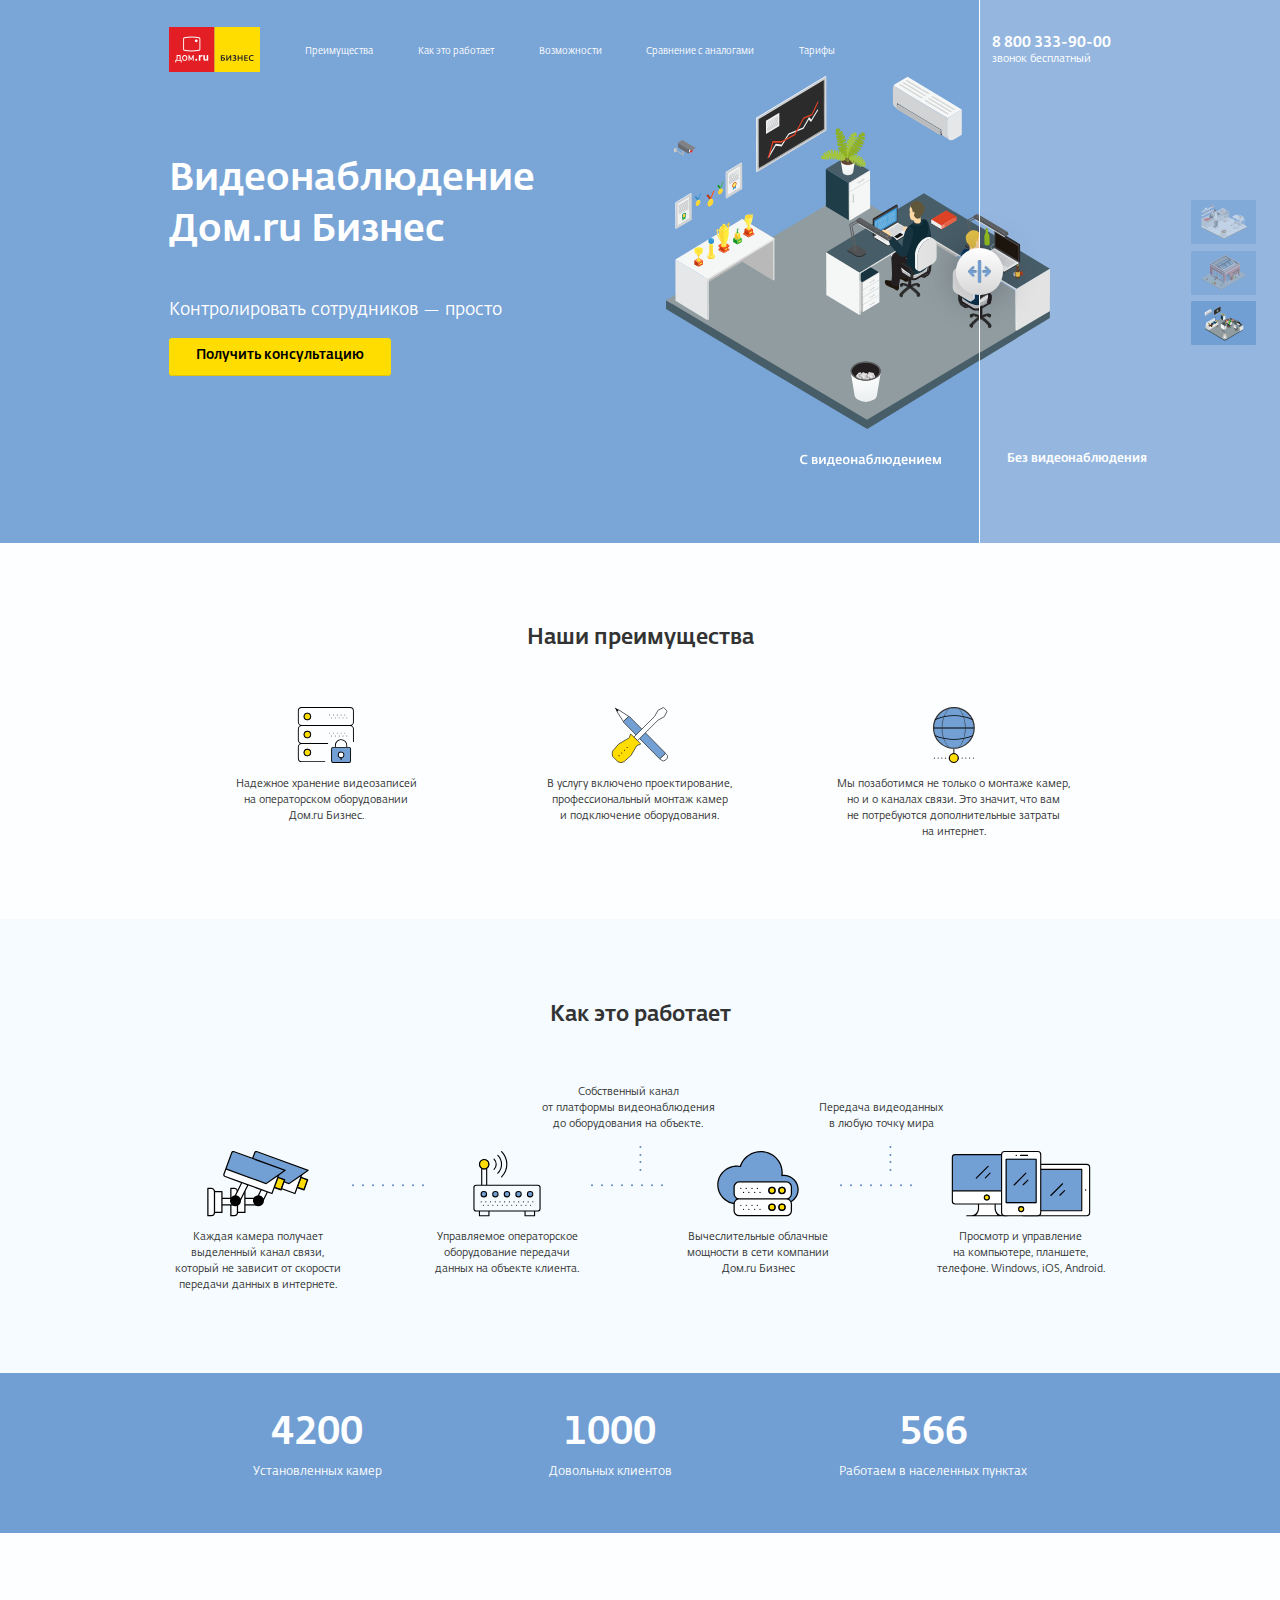
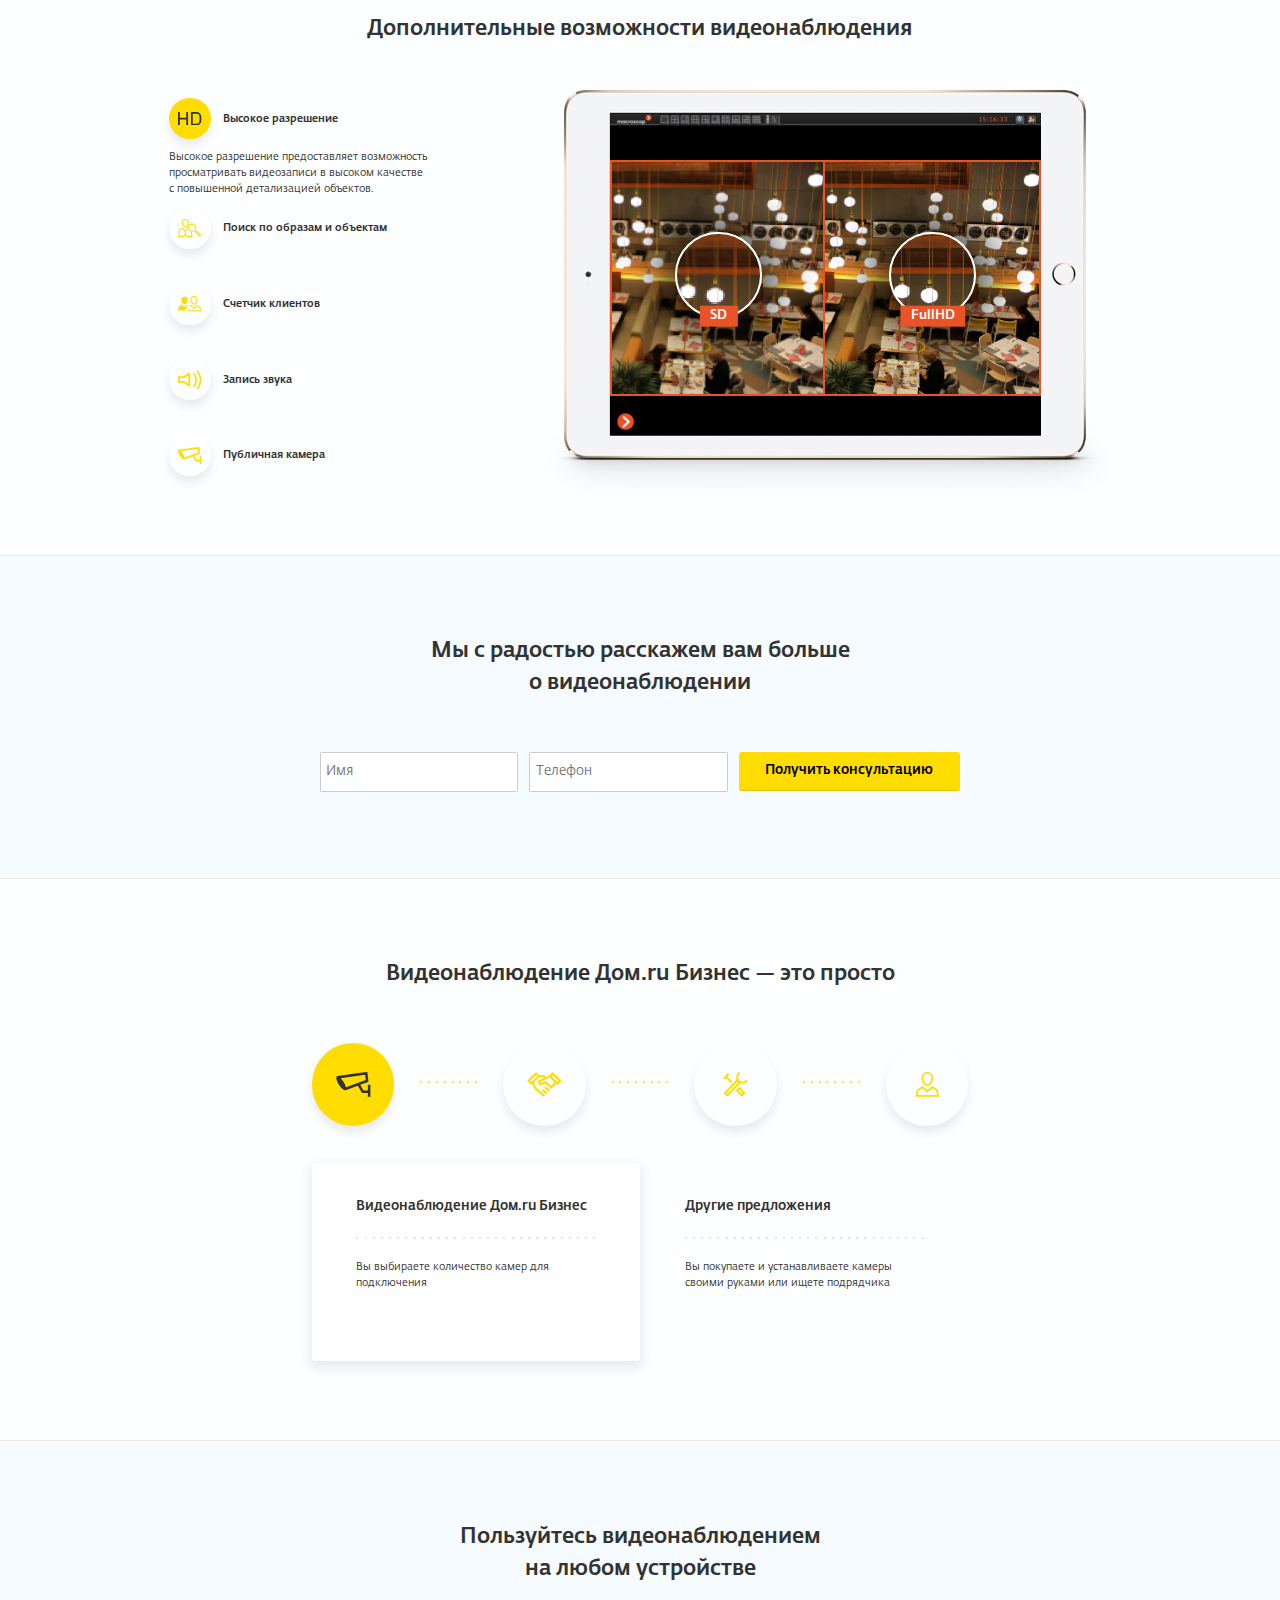
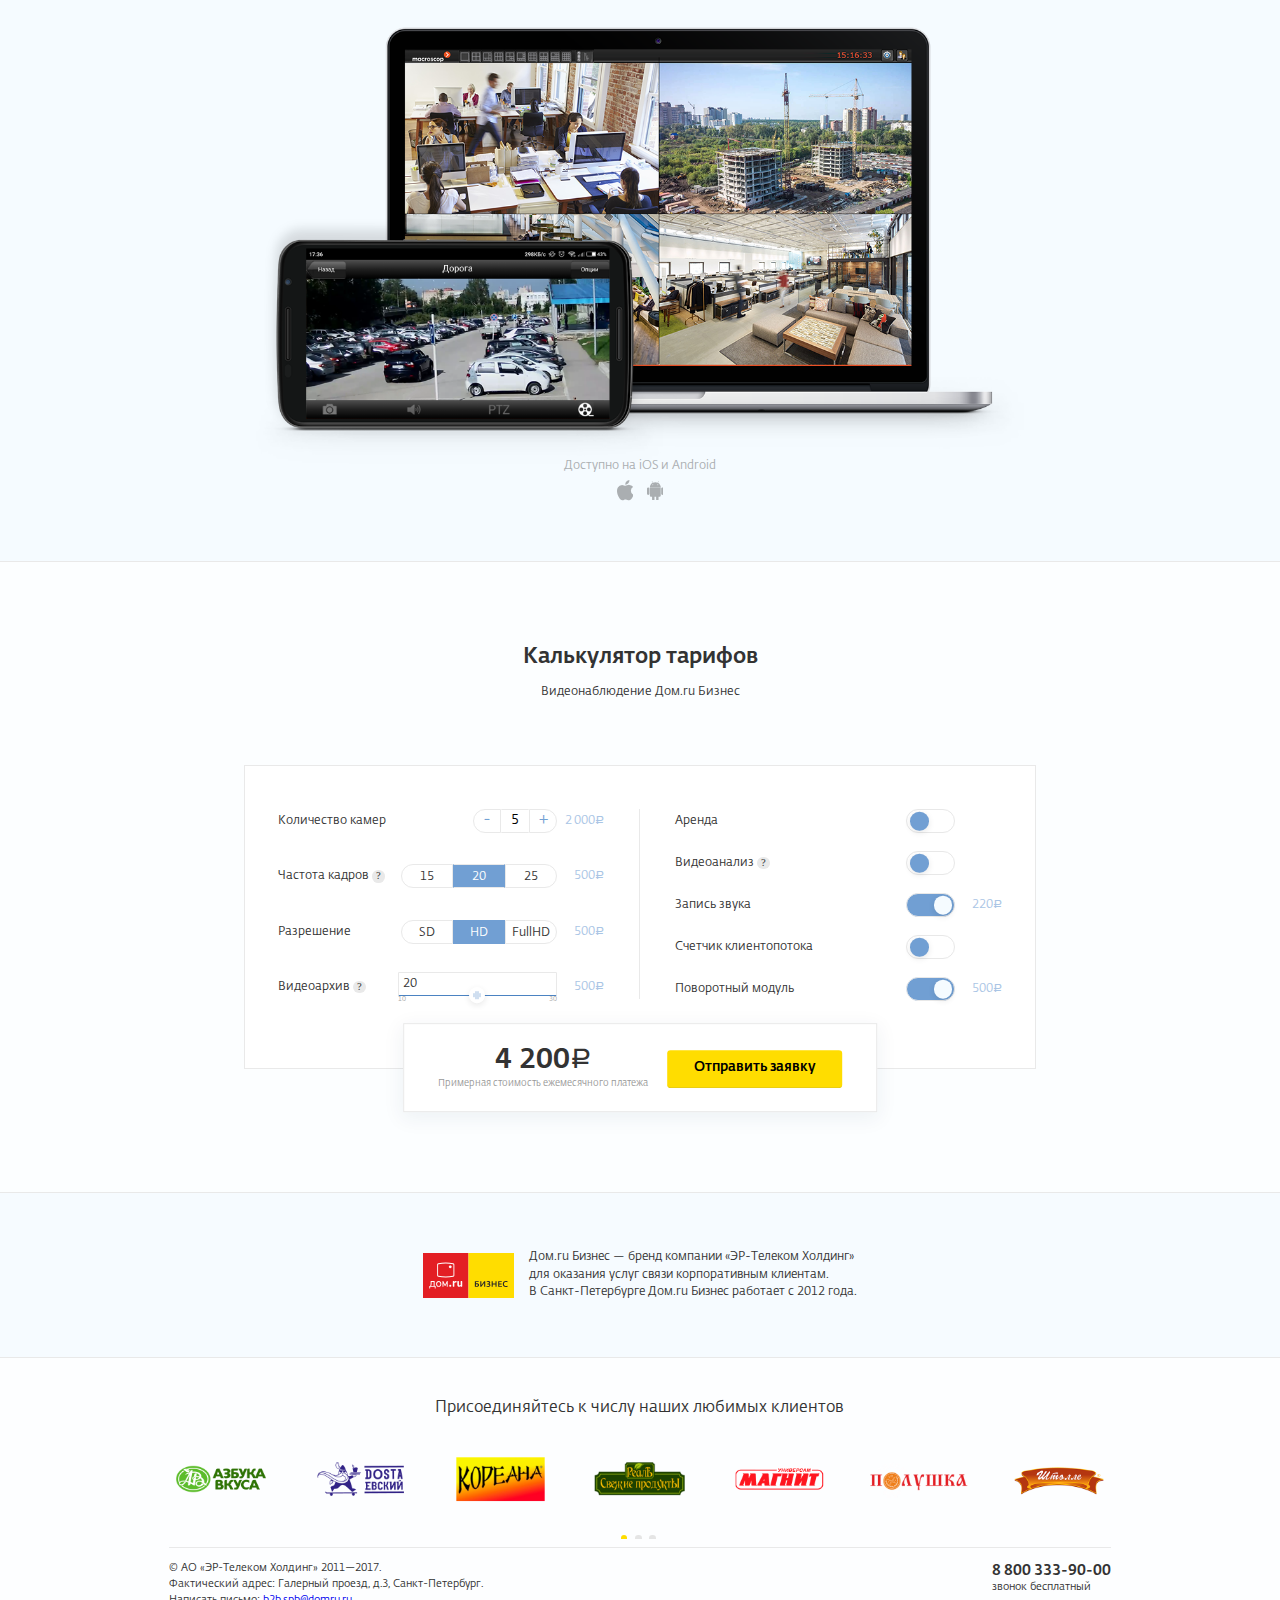
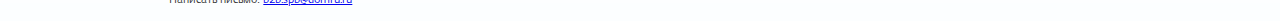
==== commit fc773147: "application description add" ====
--- a/index.html
+++ b/index.html
@@ -447,6 +447,12 @@
 	    </section>
 	    <section id="application">
 	    	<h2>Пользуйтесь видеонаблюдением <br>на любом устройстве</h2>
+	    	<p>Доступно на iOS и Android <br>
+	    		<object>
+	    			<svg xmlns="http://www.w3.org/2000/svg" viewBox="0 0 21.375 26"><path d="M970.476,5469.81a5.885,5.885,0,0,1,2.836-4.95,6.143,6.143,0,0,0-4.8-2.57c-2.045-.21-3.991,1.19-5.029,1.19s-2.637-1.16-4.333-1.13a6.423,6.423,0,0,0-5.433,3.26c-2.316,3.98-.593,9.87,1.665,13.1,1.1,1.58,2.418,3.35,4.145,3.29,1.663-.07,2.292-1.07,4.3-1.07s2.576,1.07,4.336,1.04c1.789-.04,2.923-1.61,4.019-3.2a14.118,14.118,0,0,0,1.819-3.7A5.73,5.73,0,0,1,970.476,5469.81Zm-3.307-9.66a5.69,5.69,0,0,0,1.367-4.15,5.888,5.888,0,0,0-3.868,1.97,5.411,5.411,0,0,0-1.395,4.02A4.866,4.866,0,0,0,967.169,5460.15Z" transform="translate(-952.625 -5456)"/></svg>
+	    			<svg xmlns="http://www.w3.org/2000/svg" viewBox="0 0 21.94 26"><path d="M997.6,5464.42a1.557,1.557,0,0,0-1.137.47,1.542,1.542,0,0,0-.467,1.13v6.71a1.587,1.587,0,0,0,.467,1.15,1.549,1.549,0,0,0,1.137.46,1.52,1.52,0,0,0,1.129-.46,1.6,1.6,0,0,0,.46-1.15v-6.71A1.6,1.6,0,0,0,997.6,5464.42Zm2.212,10.71a1.655,1.655,0,0,0,.5,1.21,1.629,1.629,0,0,0,1.22.5h1.15l0.01,3.55a1.6,1.6,0,1,0,3.2,0v-3.55h2.15v3.55a1.588,1.588,0,0,0,1.6,1.61,1.571,1.571,0,0,0,1.14-.47,1.546,1.546,0,0,0,.46-1.14v-3.55h1.17a1.6,1.6,0,0,0,1.2-.5,1.661,1.661,0,0,0,.5-1.21v-10.41h-14.3v10.41Zm10.687-16.74,1.1-2.05a0.2,0.2,0,0,0-.08-0.31,0.219,0.219,0,0,0-.31.09l-1.12,2.07a7.752,7.752,0,0,0-6.26,0l-1.12-2.07a0.219,0.219,0,0,0-.31-0.09,0.2,0.2,0,0,0-.08.31l1.11,2.05a6.7,6.7,0,0,0-2.68,2.4,6.022,6.022,0,0,0-1,3.37h14.4a6.093,6.093,0,0,0-.99-3.37A6.843,6.843,0,0,0,1010.5,5458.39Zm-6.4,2.98a0.582,0.582,0,0,1-.43.18,0.576,0.576,0,0,1-.42-0.18,0.631,0.631,0,0,1-.17-0.43,0.613,0.613,0,0,1,.17-0.43,0.576,0.576,0,0,1,.42-0.18,0.615,0.615,0,0,1,.61.61A0.6,0.6,0,0,1,1004.1,5461.37Zm6.57,0a0.576,0.576,0,0,1-.42.18,0.582,0.582,0,0,1-.43-0.18,0.6,0.6,0,0,1-.18-0.43,0.615,0.615,0,0,1,.61-0.61,0.576,0.576,0,0,1,.42.18,0.613,0.613,0,0,1,.17.43A0.631,0.631,0,0,1,1010.67,5461.37Zm6.79,3.51a1.562,1.562,0,0,0-1.14-.46,1.517,1.517,0,0,0-1.12.46,1.555,1.555,0,0,0-.47,1.14v6.71a1.594,1.594,0,0,0,.47,1.15,1.517,1.517,0,0,0,1.12.46,1.562,1.562,0,0,0,1.14-.46,1.584,1.584,0,0,0,.46-1.15v-6.71A1.546,1.546,0,0,0,1017.46,5464.88Z" transform="translate(-996 -5456)"/></svg>
+	    		</object>
+	    	</p>
 	    </section>
 	    <section id="tariffs">
 	    	<h2>Калькулятор тарифов <br><span>Видеонаблюдение Дом.ru Бизнес</span></h2>
--- a/style.css
+++ b/style.css
@@ -46,6 +46,7 @@
 
 object {
   display: flex;
+  justify-content: center;
   align-items: center;
   margin: 0 auto;
 }
@@ -894,10 +895,27 @@
 }
 
 #application {
-  height: 53.594vw;
+  height: 56.354vw;
   background: #f5fbff url(img/application.png) no-repeat center 14.479vw / 60vw auto;
   border-top: 1px solid #e9e9e9;
   border-bottom: 1px solid #e9e9e9;
+  position: relative;
+}
+
+#application p {
+  font: .937vw/1.25vw fedra pro book tf;
+  color: #abafb2;
+  position: absolute;
+  left: 50%;
+  bottom: 4.17vw;
+  transform: translateX(-50%);
+}
+
+#application p svg {
+  width: 1.3vw;
+  fill-rule: evenodd;
+  opacity: .3;
+  margin: .52vw;
 }
 
 h2 span {font: .937vw/3vw fedra pro book tf}
